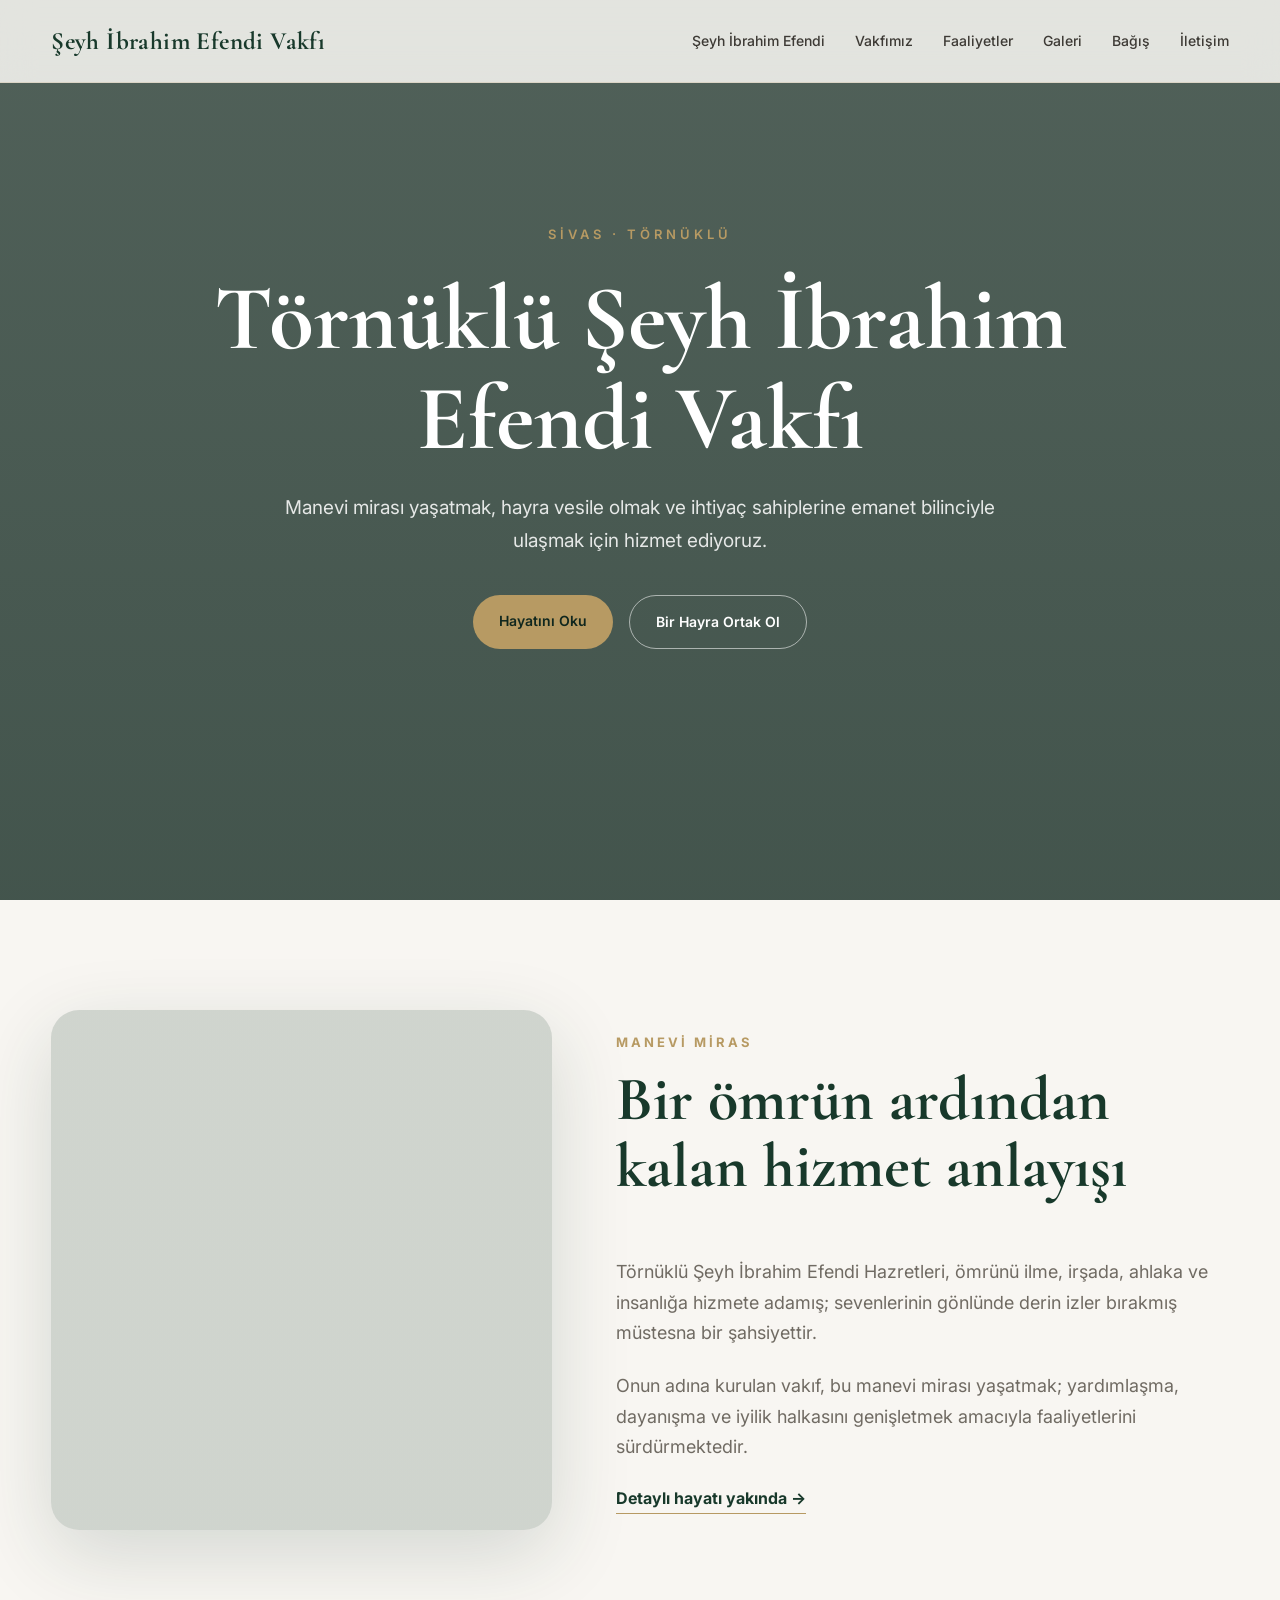
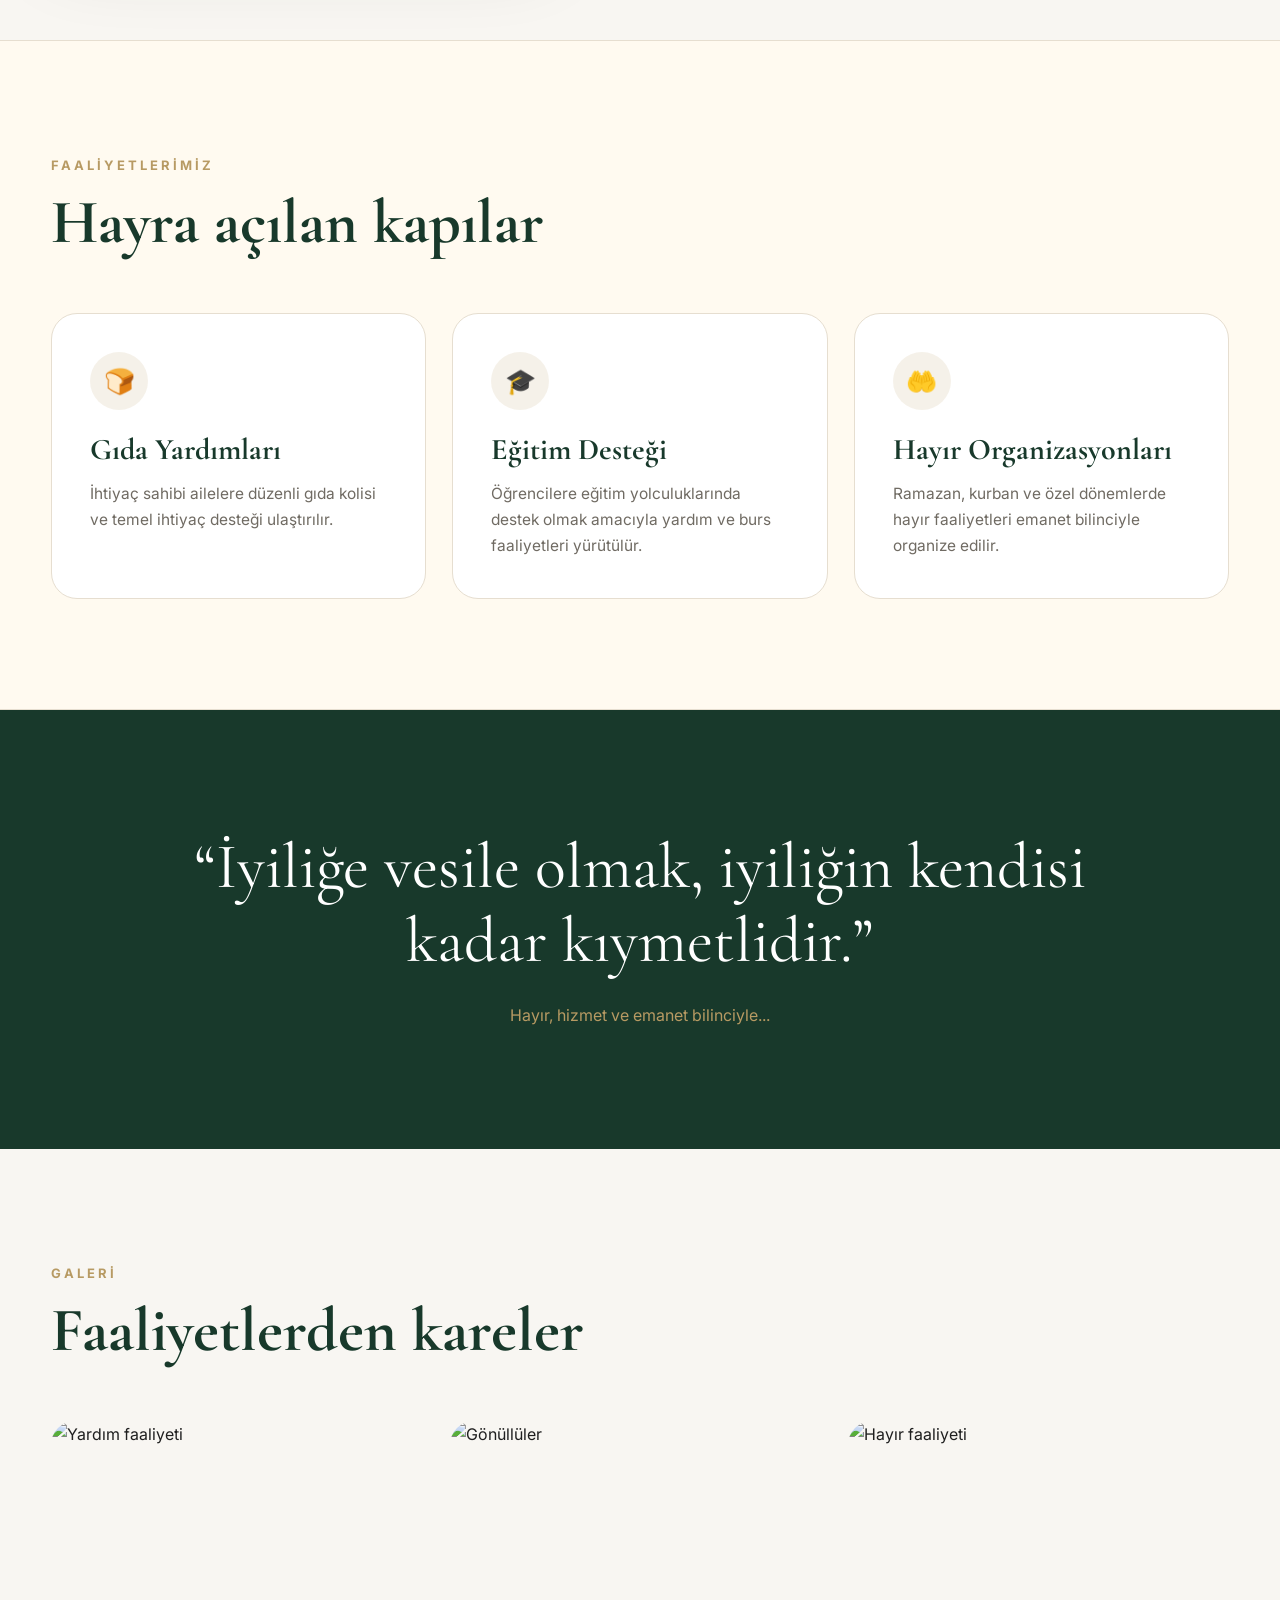
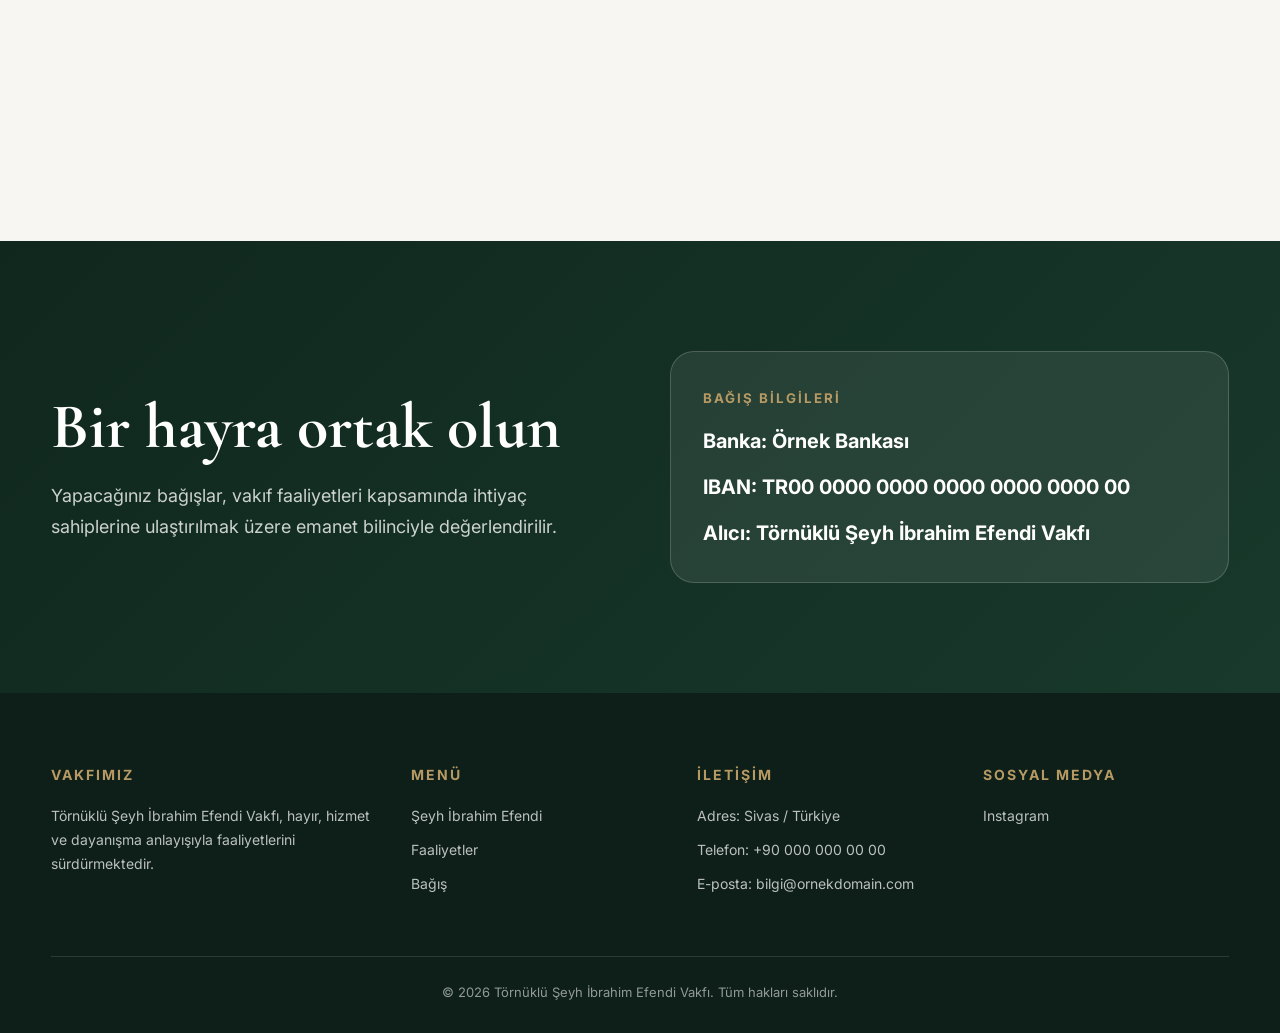
==== index.html @ 595e8326 "Add files via upload" ====
<!DOCTYPE html>
<html lang="tr">
<head>
  <meta charset="UTF-8" />
  <meta name="viewport" content="width=device-width, initial-scale=1.0" />
  <title>Törnüklü Şeyh İbrahim Efendi Vakfı</title>

  <link rel="preconnect" href="https://fonts.googleapis.com">
  <link rel="preconnect" href="https://fonts.gstatic.com" crossorigin>
  <link href="https://fonts.googleapis.com/css2?family=Cormorant+Garamond:wght@500;600;700&family=Inter:wght@400;500;600&display=swap" rel="stylesheet">

  <style>
    :root {
      --green: #18392B;
      --green-dark: #10271E;
      --gold: #B79A63;
      --cream: #F8F6F2;
      --text: #1F1F1F;
      --muted: #706B63;
      --line: #E6DED0;
      --white: #FFFFFF;
    }

    * {
      margin: 0;
      padding: 0;
      box-sizing: border-box;
    }

    html {
      scroll-behavior: smooth;
    }

    body {
      font-family: "Inter", sans-serif;
      background: var(--cream);
      color: var(--text);
      line-height: 1.7;
    }

    a {
      color: inherit;
      text-decoration: none;
    }

    .container {
      width: min(1180px, 92%);
      margin: auto;
    }

    header {
      position: fixed;
      top: 0;
      width: 100%;
      z-index: 100;
      background: rgba(248, 246, 242, 0.88);
      backdrop-filter: blur(16px);
      border-bottom: 1px solid rgba(183, 154, 99, 0.2);
    }

    .nav {
      height: 82px;
      display: flex;
      justify-content: space-between;
      align-items: center;
    }

    .logo {
      font-family: "Cormorant Garamond", serif;
      font-size: 25px;
      font-weight: 700;
      color: var(--green);
      letter-spacing: 0.4px;
    }

    .menu {
      display: flex;
      gap: 30px;
      font-size: 14px;
      font-weight: 500;
      color: #3d3a35;
    }

    .menu a:hover {
      color: var(--gold);
    }

    .hero {
      min-height: 100vh;
      display: flex;
      align-items: center;
      background:
        linear-gradient(rgba(16, 39, 30, .72), rgba(16, 39, 30, .78)),
        url("https://images.unsplash.com/photo-1541432901042-2d8bd64b4a9b?auto=format&fit=crop&w=1800&q=80");
      background-size: cover;
      background-position: center;
      color: var(--white);
      text-align: center;
      padding-top: 82px;
    }

    .hero-content {
      max-width: 920px;
      margin: auto;
    }

    .eyebrow {
      color: var(--gold);
      text-transform: uppercase;
      letter-spacing: 4px;
      font-size: 13px;
      font-weight: 600;
      margin-bottom: 24px;
    }

    h1, h2, h3 {
      font-family: "Cormorant Garamond", serif;
      line-height: 1.08;
    }

    h1 {
      font-size: clamp(48px, 8vw, 92px);
      font-weight: 700;
      margin-bottom: 24px;
    }

    .hero p {
      font-size: 19px;
      color: rgba(255,255,255,.86);
      max-width: 720px;
      margin: 0 auto 38px;
    }

    .buttons {
      display: flex;
      justify-content: center;
      gap: 16px;
      flex-wrap: wrap;
    }

    .btn {
      padding: 14px 26px;
      border-radius: 999px;
      font-weight: 600;
      font-size: 14px;
      transition: .25s;
    }

    .btn-primary {
      background: var(--gold);
      color: var(--green-dark);
    }

    .btn-primary:hover {
      transform: translateY(-3px);
      background: #c9ad76;
    }

    .btn-outline {
      border: 1px solid rgba(255,255,255,.55);
      color: white;
    }

    .btn-outline:hover {
      background: white;
      color: var(--green);
    }

    section {
      padding: 110px 0;
    }

    .section-title {
      max-width: 760px;
      margin-bottom: 56px;
    }

    .section-title span {
      color: var(--gold);
      font-size: 13px;
      font-weight: 700;
      letter-spacing: 3px;
      text-transform: uppercase;
    }

    .section-title h2 {
      font-size: clamp(38px, 5vw, 62px);
      color: var(--green);
      margin-top: 12px;
    }

    .about-grid {
      display: grid;
      grid-template-columns: 0.9fr 1.1fr;
      gap: 64px;
      align-items: center;
    }

    .portrait {
      height: 520px;
      border-radius: 28px;
      background:
        linear-gradient(rgba(24,57,43,.18), rgba(24,57,43,.18)),
        url("https://images.unsplash.com/photo-1519817650390-64a93db51149?auto=format&fit=crop&w=1100&q=80");
      background-size: cover;
      background-position: center;
      box-shadow: 0 24px 80px rgba(24,57,43,.16);
    }

    .about-text p {
      font-size: 18px;
      color: var(--muted);
      margin-bottom: 22px;
    }

    .read-more {
      color: var(--green);
      font-weight: 700;
      border-bottom: 1px solid var(--gold);
      padding-bottom: 5px;
    }

    .activities {
      background: #fffaf0;
      border-top: 1px solid var(--line);
      border-bottom: 1px solid var(--line);
    }

    .cards {
      display: grid;
      grid-template-columns: repeat(3, 1fr);
      gap: 26px;
    }

    .card {
      background: white;
      padding: 38px;
      border-radius: 26px;
      border: 1px solid var(--line);
      transition: .25s;
    }

    .card:hover {
      transform: translateY(-6px);
      box-shadow: 0 22px 50px rgba(24,57,43,.1);
    }

    .icon {
      width: 58px;
      height: 58px;
      display: grid;
      place-items: center;
      border-radius: 50%;
      background: rgba(183,154,99,.14);
      color: var(--gold);
      font-size: 25px;
      margin-bottom: 24px;
    }

    .card h3 {
      font-size: 30px;
      color: var(--green);
      margin-bottom: 14px;
    }

    .card p {
      color: var(--muted);
      font-size: 15.5px;
    }

    .quote {
      background: var(--green);
      color: white;
      text-align: center;
      padding: 120px 0;
    }

    .quote blockquote {
      font-family: "Cormorant Garamond", serif;
      font-size: clamp(36px, 5vw, 68px);
      line-height: 1.16;
      max-width: 980px;
      margin: auto;
    }

    .quote p {
      margin-top: 24px;
      color: var(--gold);
    }

    .gallery-grid {
      display: grid;
      grid-template-columns: repeat(3, 1fr);
      gap: 18px;
    }

    .gallery-item {
      height: 310px;
      border-radius: 24px;
      overflow: hidden;
    }

    .gallery-item img {
      width: 100%;
      height: 100%;
      object-fit: cover;
      transition: .5s;
    }

    .gallery-item:hover img {
      transform: scale(1.06);
    }

    .donation {
      background: linear-gradient(135deg, var(--green-dark), var(--green));
      color: white;
    }

    .donation-box {
      display: grid;
      grid-template-columns: 1fr 1fr;
      gap: 60px;
      align-items: center;
    }

    .donation h2 {
      font-size: clamp(40px, 5vw, 64px);
    }

    .donation p {
      color: rgba(255,255,255,.78);
      margin-top: 20px;
      font-size: 18px;
    }

    .iban {
      background: rgba(255,255,255,.08);
      border: 1px solid rgba(255,255,255,.18);
      border-radius: 24px;
      padding: 32px;
    }

    .iban small {
      color: var(--gold);
      font-weight: 700;
      letter-spacing: 2px;
    }

    .iban strong {
      display: block;
      margin-top: 12px;
      font-size: 20px;
      word-break: break-word;
    }

    footer {
      background: #0d1f18;
      color: white;
      padding: 70px 0 30px;
    }

    .footer-grid {
      display: grid;
      grid-template-columns: 1.3fr 1fr 1fr 1fr;
      gap: 40px;
      margin-bottom: 50px;
    }

    footer h4 {
      color: var(--gold);
      margin-bottom: 18px;
      font-size: 14px;
      letter-spacing: 2px;
      text-transform: uppercase;
    }

    footer p, footer a {
      color: rgba(255,255,255,.72);
      font-size: 14px;
      display: block;
      margin-bottom: 10px;
    }

    .copyright {
      border-top: 1px solid rgba(255,255,255,.12);
      padding-top: 24px;
      color: rgba(255,255,255,.55);
      font-size: 13px;
      text-align: center;
    }

    @media (max-width: 860px) {
      .menu {
        display: none;
      }

      .about-grid,
      .donation-box,
      .footer-grid {
        grid-template-columns: 1fr;
      }

      .cards,
      .gallery-grid {
        grid-template-columns: 1fr;
      }

      .portrait {
        height: 380px;
      }

      section {
        padding: 78px 0;
      }
    }
  </style>
</head>

<body>

  <header>
    <div class="container nav">
      <a href="#" class="logo">Şeyh İbrahim Efendi Vakfı</a>
      <nav class="menu">
        <a href="#hakkinda">Şeyh İbrahim Efendi</a>
        <a href="#vakif">Vakfımız</a>
        <a href="#faaliyetler">Faaliyetler</a>
        <a href="#galeri">Galeri</a>
        <a href="#bagis">Bağış</a>
        <a href="#iletisim">İletişim</a>
      </nav>
    </div>
  </header>

  <main>

    <section class="hero">
      <div class="container hero-content">
        <div class="eyebrow">Sivas · Törnüklü</div>
        <h1>Törnüklü Şeyh İbrahim Efendi Vakfı</h1>
        <p>
          Manevi mirası yaşatmak, hayra vesile olmak ve ihtiyaç sahiplerine
          emanet bilinciyle ulaşmak için hizmet ediyoruz.
        </p>
        <div class="buttons">
          <a href="#hakkinda" class="btn btn-primary">Hayatını Oku</a>
          <a href="#bagis" class="btn btn-outline">Bir Hayra Ortak Ol</a>
        </div>
      </div>
    </section>

    <section id="hakkinda">
      <div class="container about-grid">
        <div class="portrait"></div>
        <div class="about-text">
          <div class="section-title">
            <span>Manevi Miras</span>
            <h2>Bir ömrün ardından kalan hizmet anlayışı</h2>
          </div>
          <p>
            Törnüklü Şeyh İbrahim Efendi Hazretleri, ömrünü ilme, irşada,
            ahlaka ve insanlığa hizmete adamış; sevenlerinin gönlünde derin
            izler bırakmış müstesna bir şahsiyettir.
          </p>
          <p>
            Onun adına kurulan vakıf, bu manevi mirası yaşatmak; yardımlaşma,
            dayanışma ve iyilik halkasını genişletmek amacıyla faaliyetlerini
            sürdürmektedir.
          </p>
          <a href="#" class="read-more">Detaylı hayatı yakında →</a>
        </div>
      </div>
    </section>

    <section id="faaliyetler" class="activities">
      <div class="container">
        <div class="section-title">
          <span>Faaliyetlerimiz</span>
          <h2>Hayra açılan kapılar</h2>
        </div>

        <div class="cards">
          <div class="card">
            <div class="icon">🍞</div>
            <h3>Gıda Yardımları</h3>
            <p>
              İhtiyaç sahibi ailelere düzenli gıda kolisi ve temel ihtiyaç
              desteği ulaştırılır.
            </p>
          </div>

          <div class="card">
            <div class="icon">🎓</div>
            <h3>Eğitim Desteği</h3>
            <p>
              Öğrencilere eğitim yolculuklarında destek olmak amacıyla yardım
              ve burs faaliyetleri yürütülür.
            </p>
          </div>

          <div class="card">
            <div class="icon">🤲</div>
            <h3>Hayır Organizasyonları</h3>
            <p>
              Ramazan, kurban ve özel dönemlerde hayır faaliyetleri emanet
              bilinciyle organize edilir.
            </p>
          </div>
        </div>
      </div>
    </section>

    <section class="quote">
      <div class="container">
        <blockquote>
          “İyiliğe vesile olmak, iyiliğin kendisi kadar kıymetlidir.”
        </blockquote>
        <p>Hayır, hizmet ve emanet bilinciyle...</p>
      </div>
    </section>

    <section id="galeri">
      <div class="container">
        <div class="section-title">
          <span>Galeri</span>
          <h2>Faaliyetlerden kareler</h2>
        </div>

        <div class="gallery-grid">
          <div class="gallery-item">
            <img src="https://images.unsplash.com/photo-1488521787991-ed7bbaae773c?auto=format&fit=crop&w=900&q=80" alt="Yardım faaliyeti">
          </div>
          <div class="gallery-item">
            <img src="https://images.unsplash.com/photo-1593113598332-cd288d649433?auto=format&fit=crop&w=900&q=80" alt="Gönüllüler">
          </div>
          <div class="gallery-item">
            <img src="https://images.unsplash.com/photo-1609139003551-ee40f5f73ec0?auto=format&fit=crop&w=900&q=80" alt="Hayır faaliyeti">
          </div>
        </div>
      </div>
    </section>

    <section id="bagis" class="donation">
      <div class="container donation-box">
        <div>
          <h2>Bir hayra ortak olun</h2>
          <p>
            Yapacağınız bağışlar, vakıf faaliyetleri kapsamında ihtiyaç
            sahiplerine ulaştırılmak üzere emanet bilinciyle değerlendirilir.
          </p>
        </div>

        <div class="iban">
          <small>BAĞIŞ BİLGİLERİ</small>
          <strong>Banka: Örnek Bankası</strong>
          <strong>IBAN: TR00 0000 0000 0000 0000 0000 00</strong>
          <strong>Alıcı: Törnüklü Şeyh İbrahim Efendi Vakfı</strong>
        </div>
      </div>
    </section>

  </main>

  <footer id="iletisim">
    <div class="container">
      <div class="footer-grid">
        <div>
          <h4>Vakfımız</h4>
          <p>
            Törnüklü Şeyh İbrahim Efendi Vakfı, hayır, hizmet ve dayanışma
            anlayışıyla faaliyetlerini sürdürmektedir.
          </p>
        </div>

        <div>
          <h4>Menü</h4>
          <a href="#hakkinda">Şeyh İbrahim Efendi</a>
          <a href="#faaliyetler">Faaliyetler</a>
          <a href="#bagis">Bağış</a>
        </div>

        <div>
          <h4>İletişim</h4>
          <p>Adres: Sivas / Türkiye</p>
          <p>Telefon: +90 000 000 00 00</p>
          <p>E-posta: bilgi@ornekdomain.com</p>
        </div>

        <div>
          <h4>Sosyal Medya</h4>
          <a href="https://www.instagram.com/ibrahim.efendi.vakfi" target="_blank">
            Instagram
          </a>
        </div>
      </div>

      <div class="copyright">
        © 2026 Törnüklü Şeyh İbrahim Efendi Vakfı. Tüm hakları saklıdır.
      </div>
    </div>
  </footer>

</body>
</html>
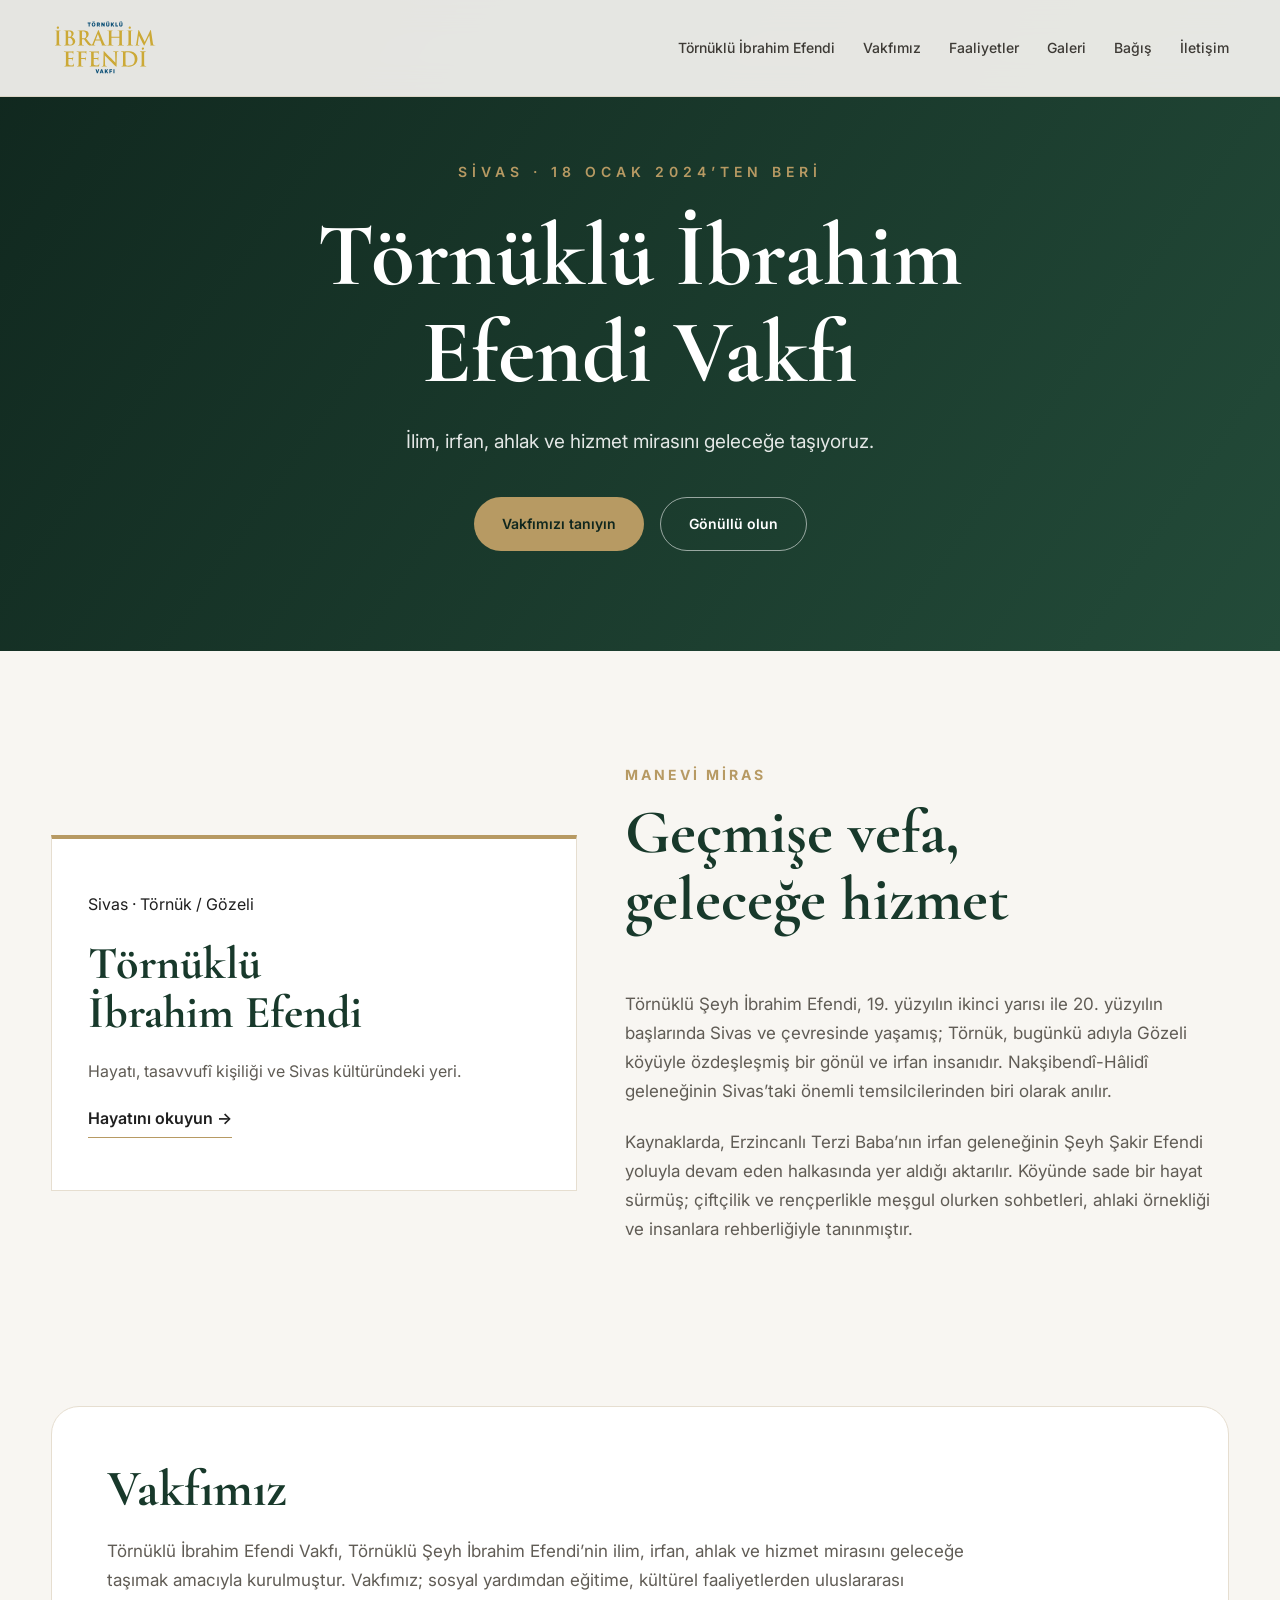
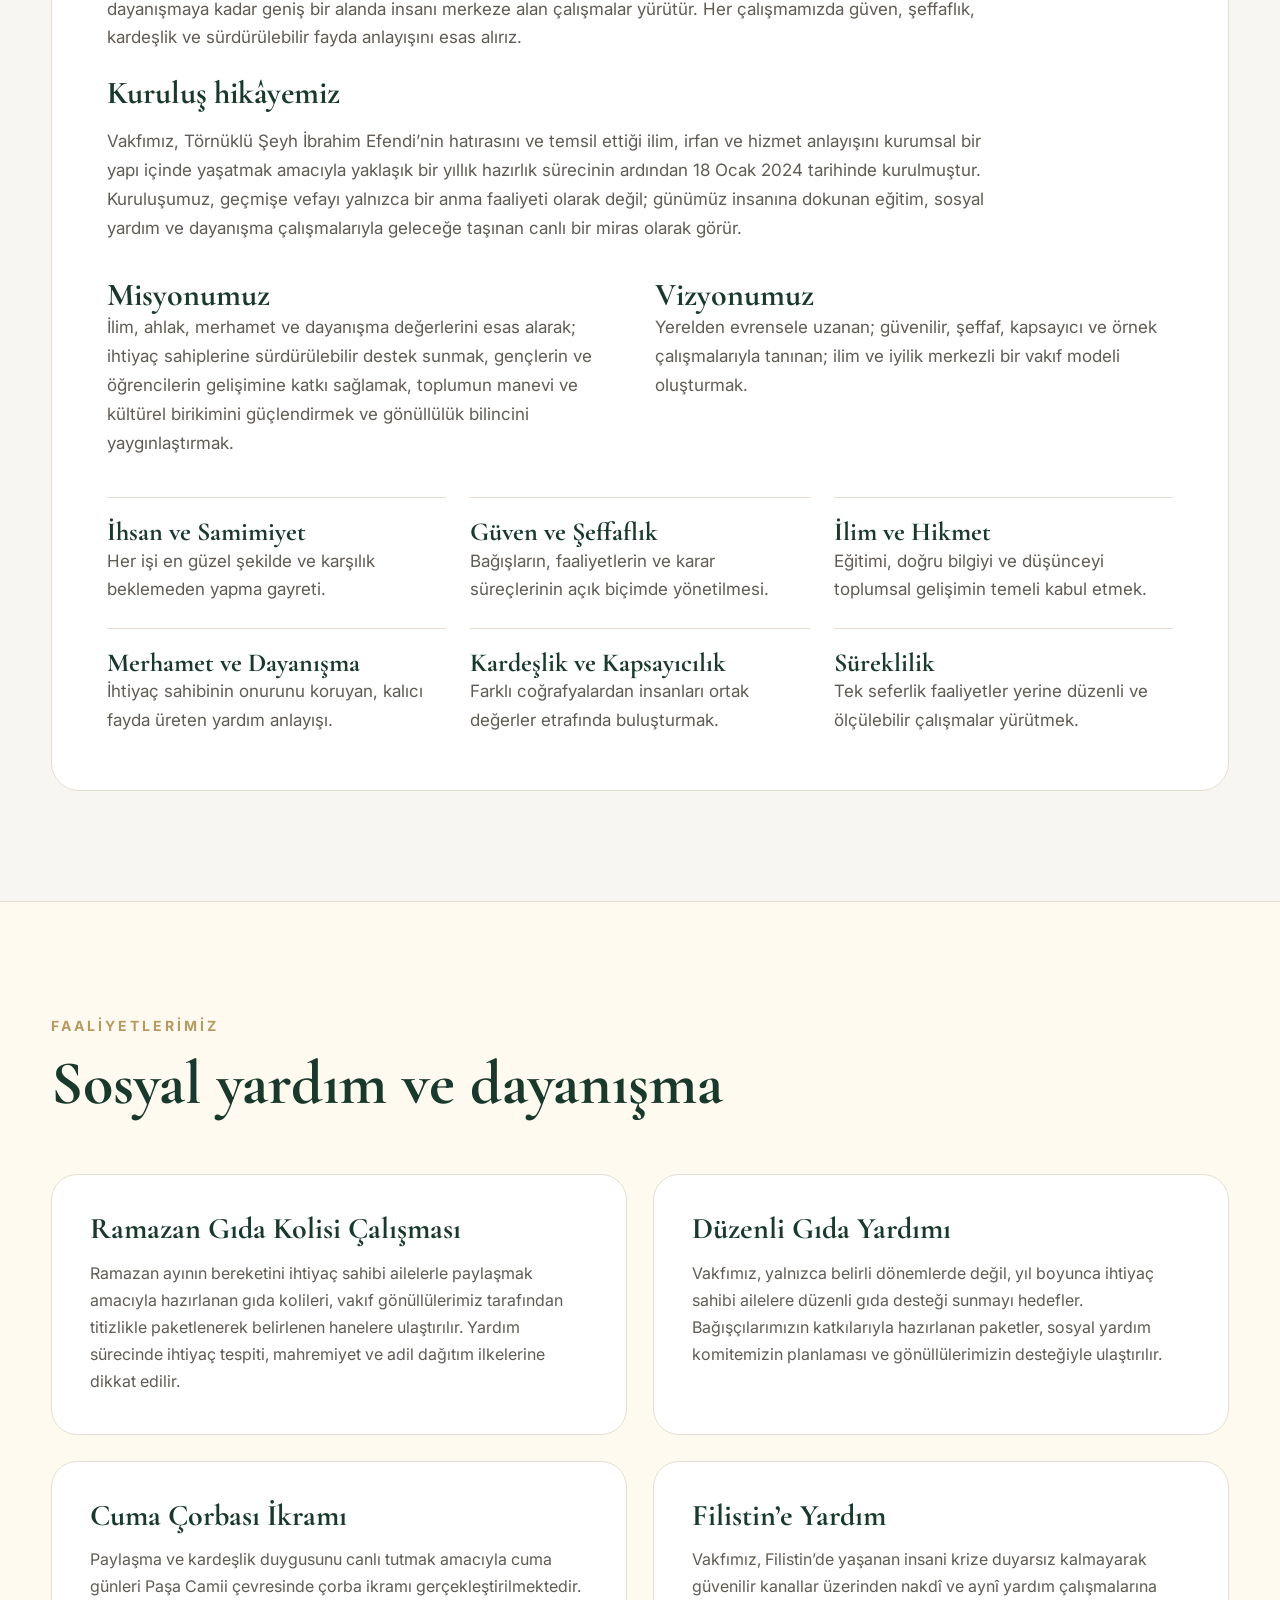
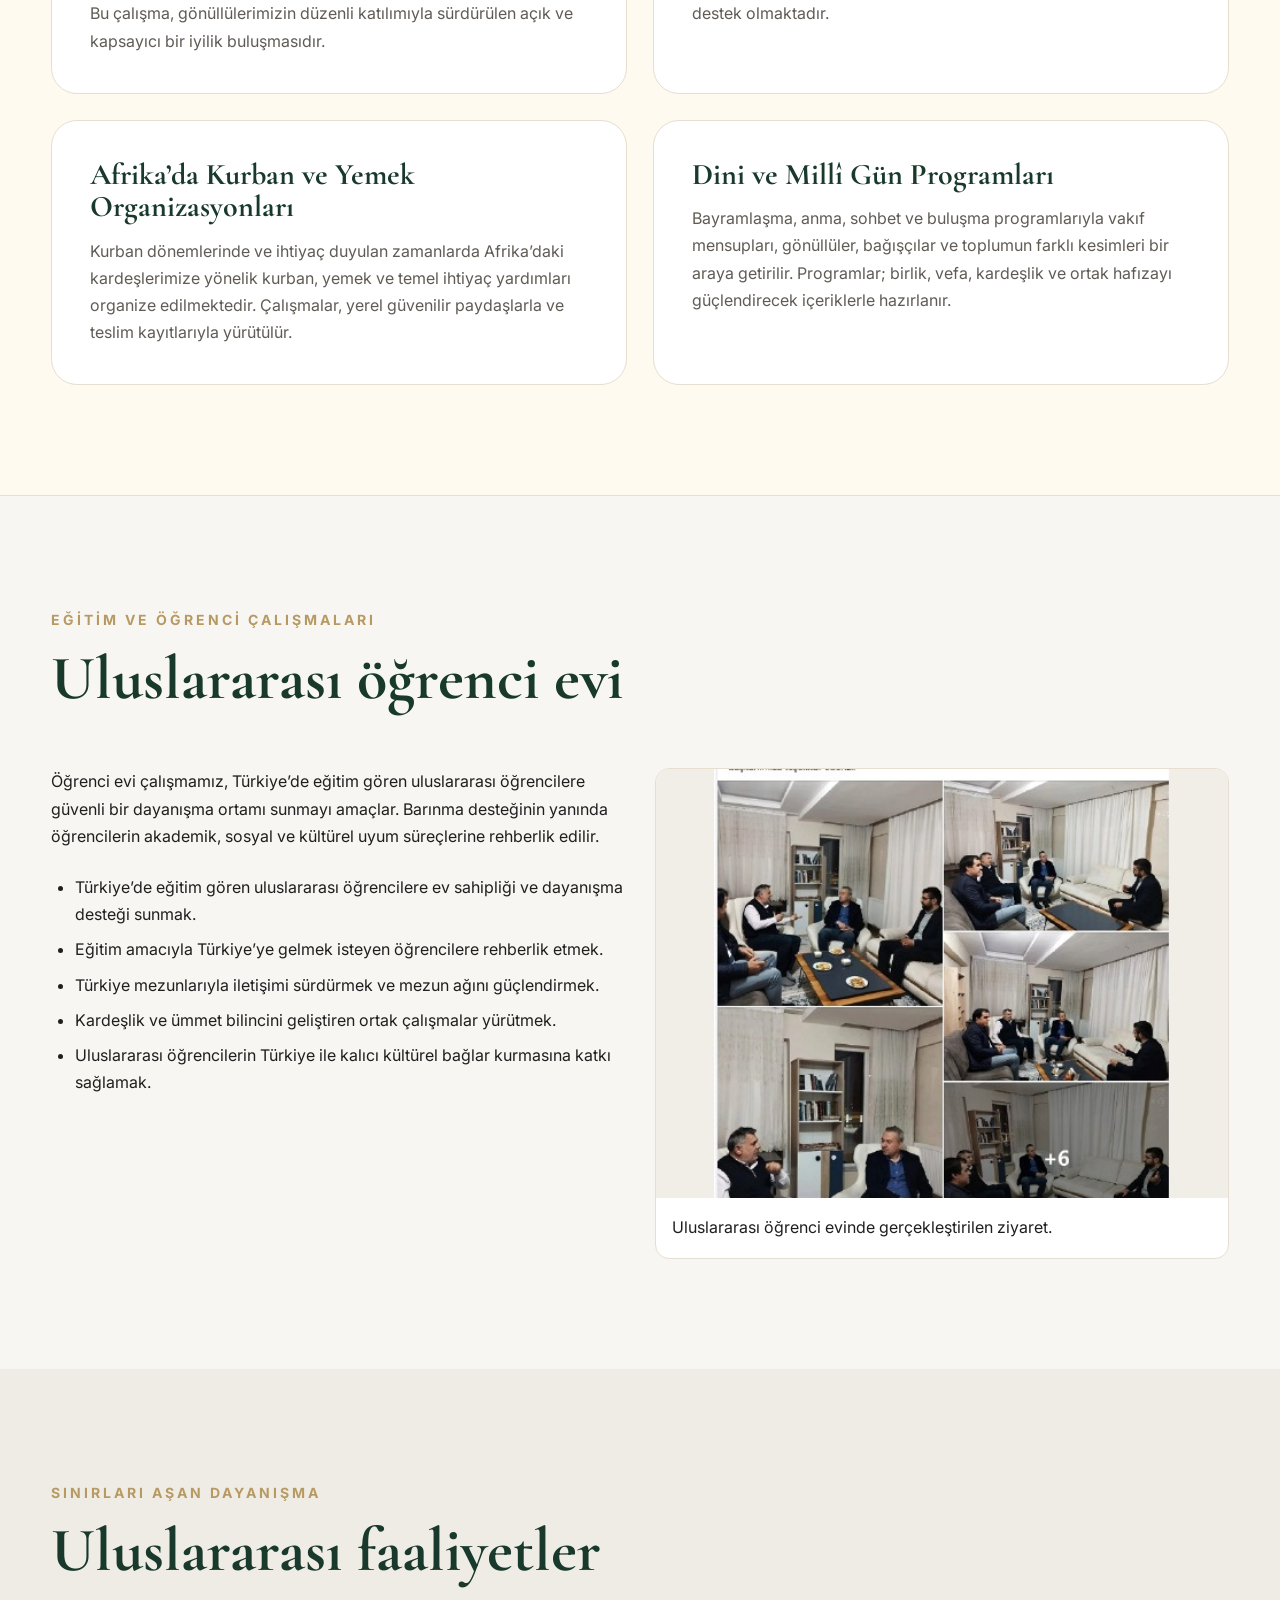
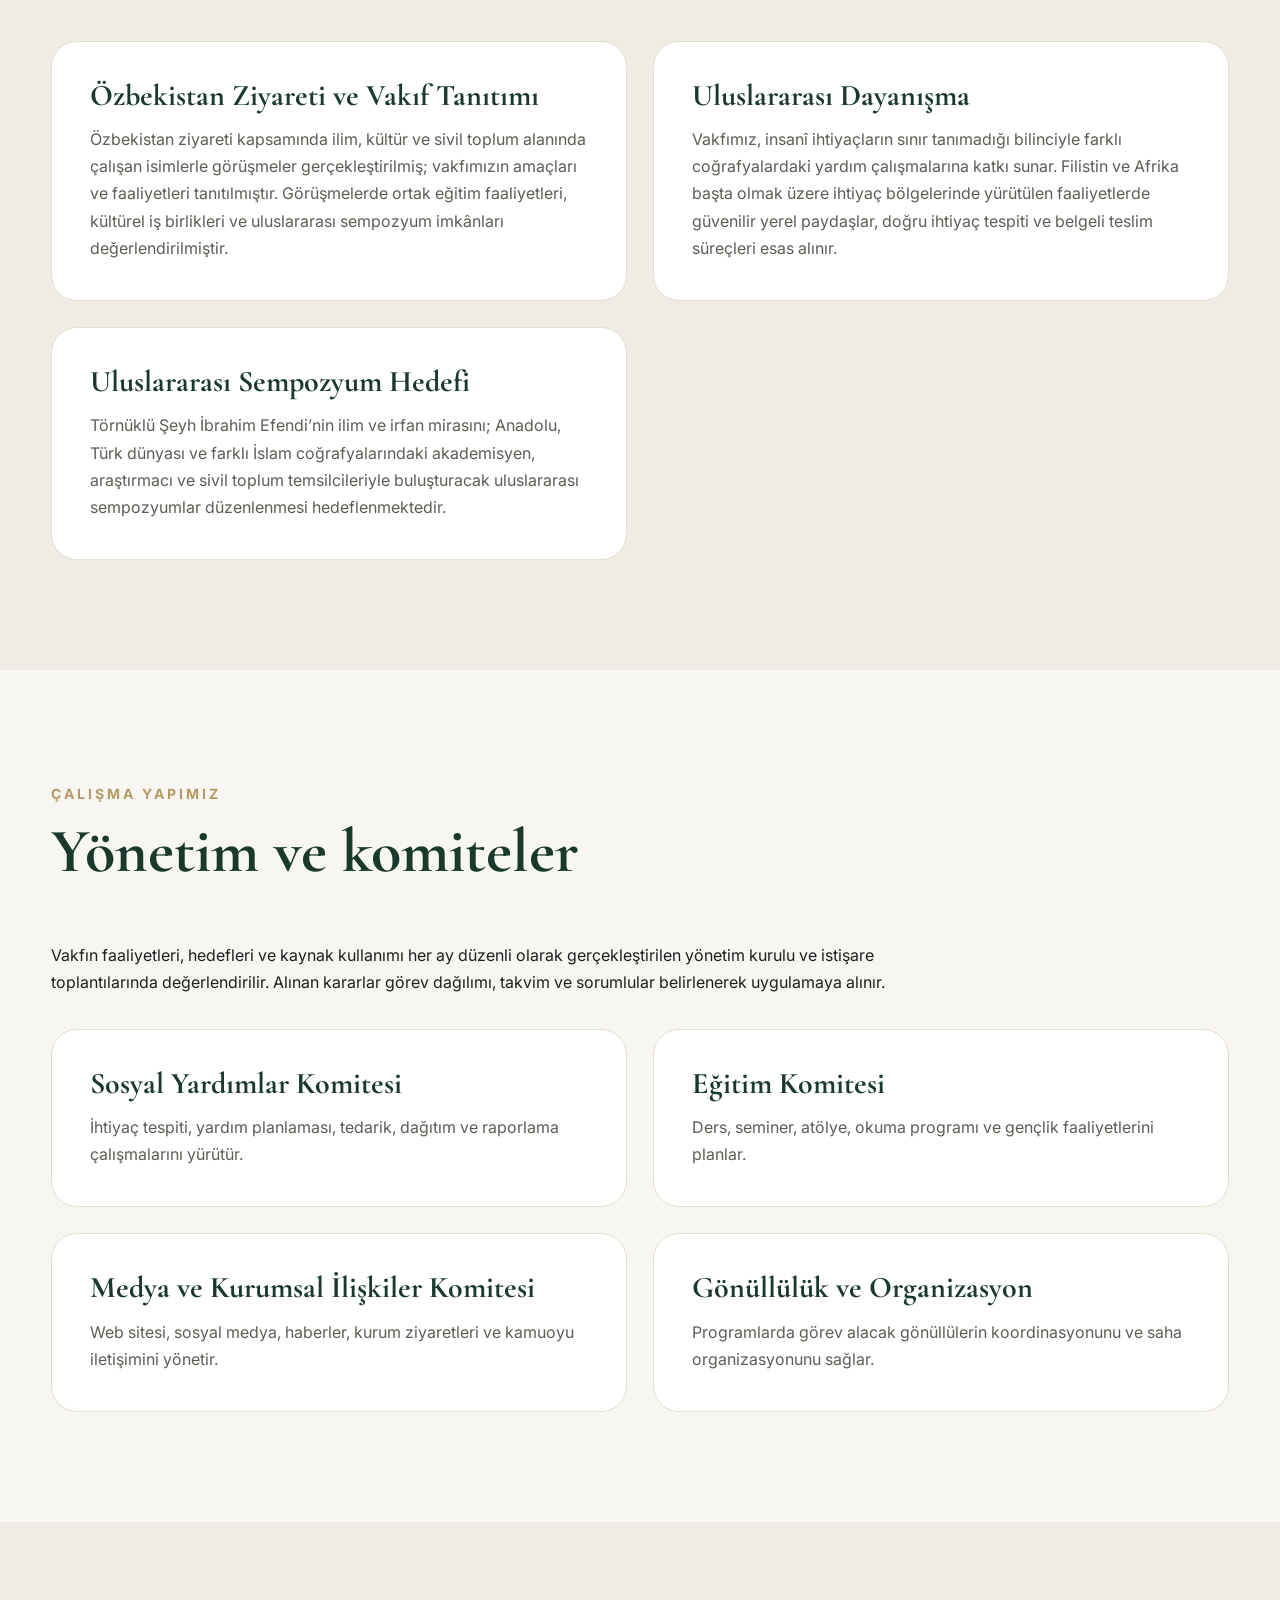
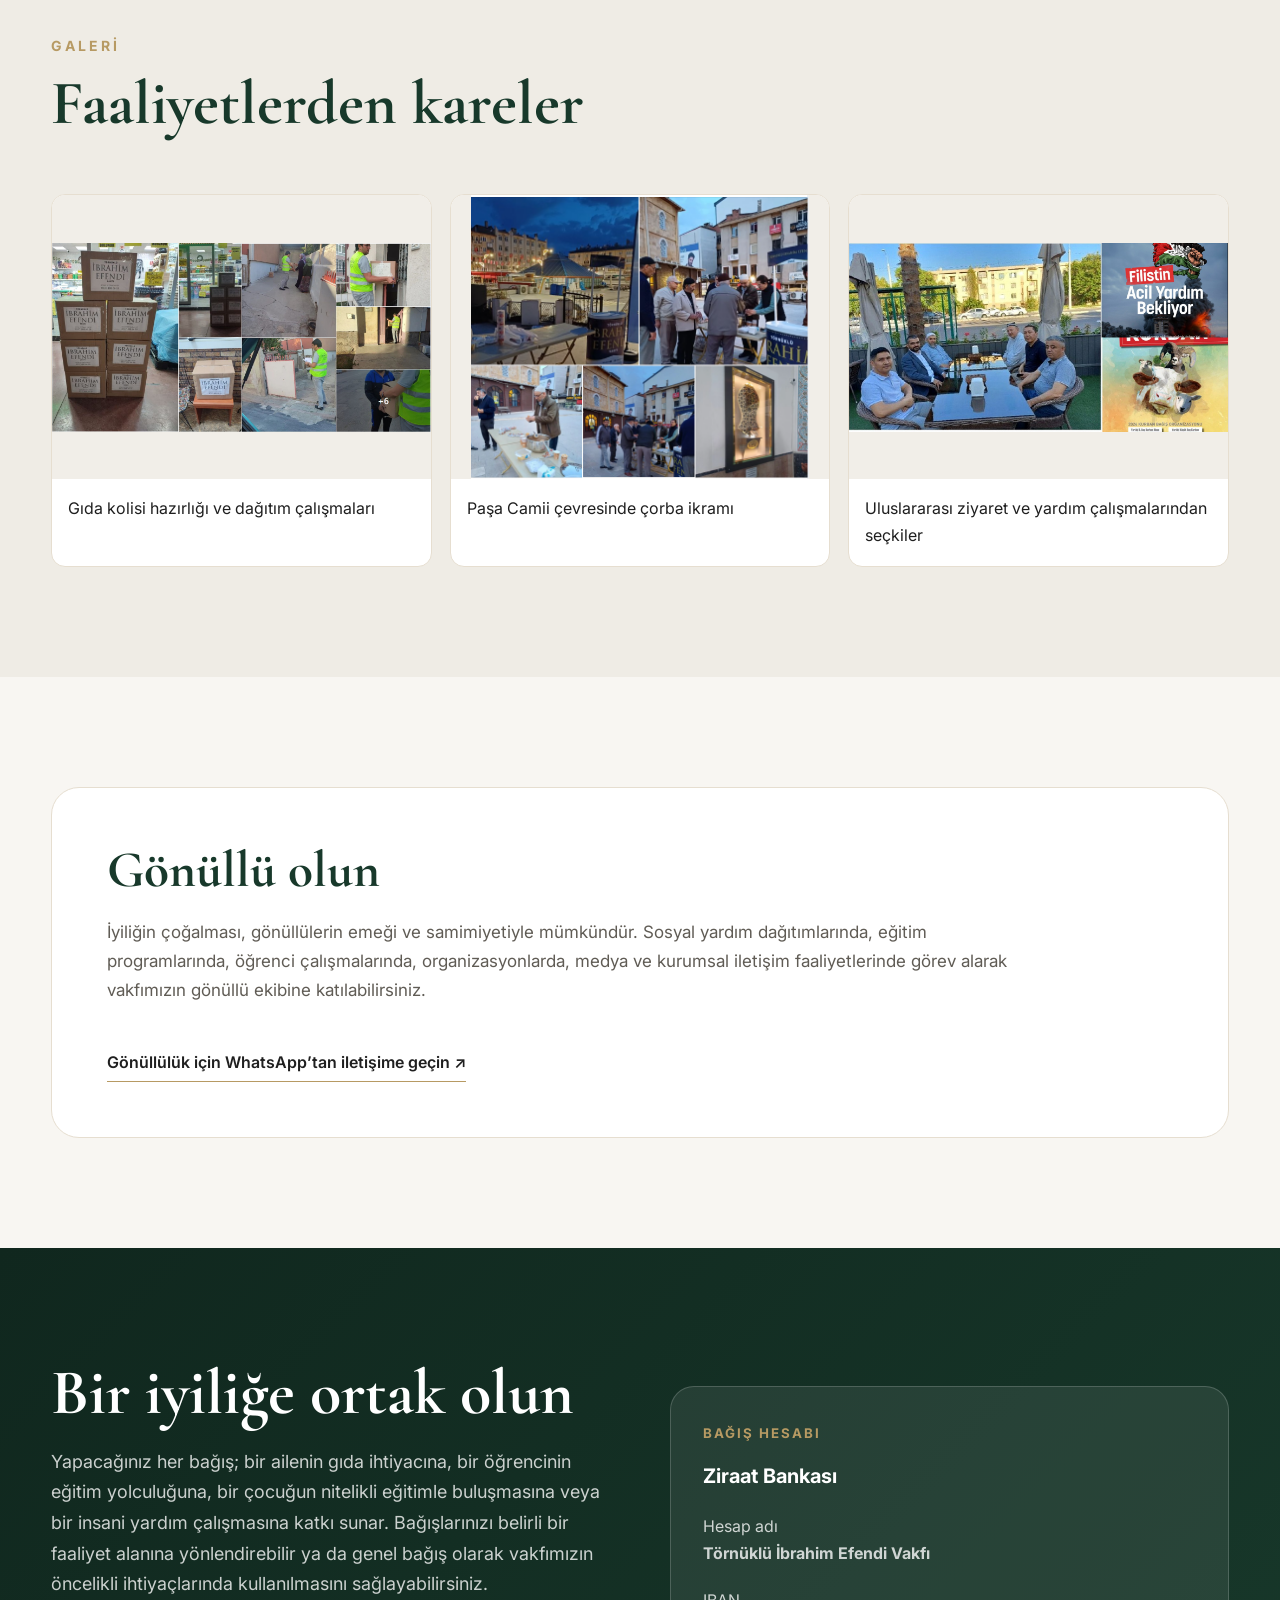
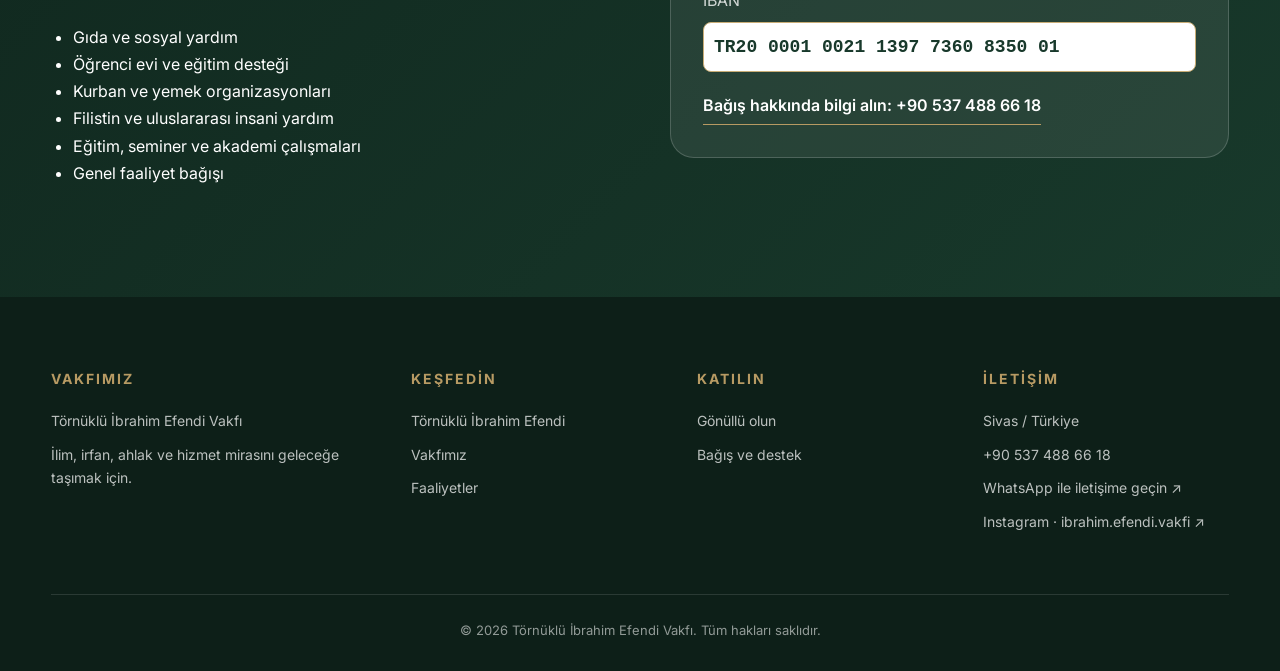
==== commit 14097917: "Vakıf içeriğini ve iletişim bilgilerini güncelle İki Word belgesindeki vakıf tanıtımı, faaliyetler, " ====
--- a/index.html
+++ b/index.html
@@ -1,24 +1,58 @@
 <!DOCTYPE html>
 <html lang="tr">
 <head>
-  <meta charset="UTF-8" />
-  <meta name="viewport" content="width=device-width, initial-scale=1.0" />
-  <title>Törnüklü Şeyh İbrahim Efendi Vakfı</title>
-
+  <meta charset="UTF-8">
+
+  <meta
+    name="viewport"
+    content="width=device-width, initial-scale=1.0"
+  >
+
+  <meta
+    name="description"
+    content="Törnüklü İbrahim Efendi Vakfı; hayır, yardımlaşma, dayanışma ve manevi mirası yaşatma amacıyla faaliyet göstermektedir."
+  >
+
+  <title>Törnüklü İbrahim Efendi Vakfı</title>
+
+  <!-- Favicon -->
+  <link rel="icon" type="image/x-icon" href="favicon.ico">
+
+<link rel="icon" type="image/png" sizes="32x32" href="favicon-32x32.png">
+
+<link rel="icon" type="image/png" sizes="16x16" href="favicon-16x16.png">
+
+<link rel="apple-touch-icon" href="apple-touch-icon.png">
+
+<link rel="manifest" href="site.webmanifest">
+
+<meta name="theme-color" content="#18392b">
+
+  <!-- Google Fonts -->
   <link rel="preconnect" href="https://fonts.googleapis.com">
-  <link rel="preconnect" href="https://fonts.gstatic.com" crossorigin>
-  <link href="https://fonts.googleapis.com/css2?family=Cormorant+Garamond:wght@500;600;700&family=Inter:wght@400;500;600&display=swap" rel="stylesheet">
+  <link
+    rel="preconnect"
+    href="https://fonts.gstatic.com"
+    crossorigin
+  >
+
+  <link
+    href="https://fonts.googleapis.com/css2?family=Cormorant+Garamond:wght@500;600;700&family=Inter:wght@400;500;600&display=swap"
+    rel="stylesheet"
+  >
 
   <style>
     :root {
-      --green: #18392B;
-      --green-dark: #10271E;
-      --gold: #B79A63;
-      --cream: #F8F6F2;
-      --text: #1F1F1F;
-      --muted: #706B63;
-      --line: #E6DED0;
-      --white: #FFFFFF;
+      --green: #18392b;
+      --green-dark: #10271e;
+      --gold: #b79a63;
+      --gold-light: #c9ad76;
+      --cream: #f8f6f2;
+      --text: #1f1f1f;
+      --muted: #706b63;
+      --line: #e6ded0;
+      --white: #ffffff;
+      --header-height: 96px;
     }
 
     * {
@@ -29,6 +63,7 @@
 
     html {
       scroll-behavior: smooth;
+      scroll-padding-top: var(--header-height);
     }
 
     body {
@@ -36,6 +71,11 @@
       background: var(--cream);
       color: var(--text);
       line-height: 1.7;
+      overflow-x: hidden;
+    }
+
+    img {
+      max-width: 100%;
     }
 
     a {
@@ -43,107 +83,221 @@
       text-decoration: none;
     }
 
+    button,
+    input,
+    textarea,
+    select {
+      font: inherit;
+    }
+
     .container {
       width: min(1180px, 92%);
-      margin: auto;
-    }
+      margin-inline: auto;
+    }
+
+    /* HEADER */
 
     header {
       position: fixed;
       top: 0;
+      left: 0;
       width: 100%;
-      z-index: 100;
-      background: rgba(248, 246, 242, 0.88);
+      z-index: 1000;
+
+      background: rgba(248, 246, 242, 0.92);
       backdrop-filter: blur(16px);
-      border-bottom: 1px solid rgba(183, 154, 99, 0.2);
+      -webkit-backdrop-filter: blur(16px);
+
+      border-bottom: 1px solid rgba(183, 154, 99, 0.22);
     }
 
     .nav {
-      height: 82px;
+      min-height: var(--header-height);
+
       display: flex;
+      align-items: center;
       justify-content: space-between;
+
+      gap: 30px;
+    }
+
+    .logo {
+      display: inline-flex;
       align-items: center;
-    }
-
-    .logo {
-      font-family: "Cormorant Garamond", serif;
-      font-size: 25px;
-      font-weight: 700;
-      color: var(--green);
-      letter-spacing: 0.4px;
+
+      flex-shrink: 0;
+    }
+
+    .logo img {
+      display: block;
+
+      width: auto;
+      height: 76px;
+
+      max-width: 225px;
+      object-fit: contain;
     }
 
     .menu {
       display: flex;
-      gap: 30px;
+      align-items: center;
+
+      gap: 28px;
+
       font-size: 14px;
       font-weight: 500;
       color: #3d3a35;
     }
 
+    .menu a {
+      position: relative;
+      white-space: nowrap;
+
+      transition:
+        color 0.25s ease,
+        opacity 0.25s ease;
+    }
+
+    .menu a::after {
+      content: "";
+
+      position: absolute;
+      left: 0;
+      bottom: -8px;
+
+      width: 0;
+      height: 1px;
+
+      background: var(--gold);
+
+      transition: width 0.25s ease;
+    }
+
     .menu a:hover {
       color: var(--gold);
     }
 
+    .menu a:hover::after {
+      width: 100%;
+    }
+
+    .mobile-menu-button {
+      display: none;
+
+      width: 44px;
+      height: 44px;
+
+      border: 1px solid var(--line);
+      border-radius: 12px;
+
+      background: transparent;
+      color: var(--green);
+
+      cursor: pointer;
+    }
+
+    .mobile-menu-button span {
+      display: block;
+
+      width: 20px;
+      height: 2px;
+
+      margin: 4px auto;
+
+      border-radius: 10px;
+      background: currentColor;
+    }
+
+    /* HERO */
+
     .hero {
       min-height: 100vh;
+
       display: flex;
       align-items: center;
+
+      padding-top: var(--header-height);
+
       background:
-        linear-gradient(rgba(16, 39, 30, .72), rgba(16, 39, 30, .78)),
-        url("https://images.unsplash.com/photo-1541432901042-2d8bd64b4a9b?auto=format&fit=crop&w=1800&q=80");
+        linear-gradient(
+          rgba(16, 39, 30, 0.72),
+          rgba(16, 39, 30, 0.8)
+        ),
+        linear-gradient(135deg,#10271e,#234b39);
+
       background-size: cover;
       background-position: center;
+
       color: var(--white);
       text-align: center;
-      padding-top: 82px;
     }
 
     .hero-content {
-      max-width: 920px;
-      margin: auto;
+      max-width: 960px;
+      margin-inline: auto;
     }
 
     .eyebrow {
+      margin-bottom: 24px;
+
       color: var(--gold);
-      text-transform: uppercase;
-      letter-spacing: 4px;
+
       font-size: 13px;
       font-weight: 600;
-      margin-bottom: 24px;
-    }
-
-    h1, h2, h3 {
+      letter-spacing: 5px;
+      text-transform: uppercase;
+    }
+
+    h1,
+    h2,
+    h3 {
       font-family: "Cormorant Garamond", serif;
       line-height: 1.08;
     }
 
     h1 {
-      font-size: clamp(48px, 8vw, 92px);
+      margin-bottom: 24px;
+
+      font-size: clamp(52px, 7vw, 92px);
       font-weight: 700;
-      margin-bottom: 24px;
     }
 
     .hero p {
+      max-width: 760px;
+      margin: 0 auto 38px;
+
+      color: rgba(255, 255, 255, 0.88);
+
       font-size: 19px;
-      color: rgba(255,255,255,.86);
-      max-width: 720px;
-      margin: 0 auto 38px;
+      line-height: 1.8;
     }
 
     .buttons {
       display: flex;
       justify-content: center;
+      flex-wrap: wrap;
+
       gap: 16px;
-      flex-wrap: wrap;
     }
 
     .btn {
-      padding: 14px 26px;
+      display: inline-flex;
+      align-items: center;
+      justify-content: center;
+
+      min-height: 52px;
+      padding: 14px 28px;
+
       border-radius: 999px;
+
+      font-size: 14px;
       font-weight: 600;
-      font-size: 14px;
-      transition: .25s;
+
+      transition:
+        transform 0.25s ease,
+        background 0.25s ease,
+        color 0.25s ease,
+        border-color 0.25s ease;
     }
 
     .btn-primary {
@@ -153,18 +307,23 @@
 
     .btn-primary:hover {
       transform: translateY(-3px);
-      background: #c9ad76;
+      background: var(--gold-light);
     }
 
     .btn-outline {
-      border: 1px solid rgba(255,255,255,.55);
-      color: white;
+      border: 1px solid rgba(255, 255, 255, 0.55);
+      color: var(--white);
     }
 
     .btn-outline:hover {
-      background: white;
+      transform: translateY(-3px);
+
+      border-color: var(--white);
+      background: var(--white);
       color: var(--green);
     }
+
+    /* GENEL BÖLÜMLER */
 
     section {
       padding: 110px 0;
@@ -177,6 +336,7 @@
 
     .section-title span {
       color: var(--gold);
+
       font-size: 13px;
       font-weight: 700;
       letter-spacing: 3px;
@@ -184,143 +344,234 @@
     }
 
     .section-title h2 {
+      margin-top: 12px;
+
+      color: var(--green);
+
       font-size: clamp(38px, 5vw, 62px);
-      color: var(--green);
-      margin-top: 12px;
-    }
+    }
+
+    /* HAKKINDA */
 
     .about-grid {
       display: grid;
       grid-template-columns: 0.9fr 1.1fr;
+      align-items: center;
+
       gap: 64px;
-      align-items: center;
     }
 
     .portrait {
-      height: 520px;
+      min-height: 520px;
+
       border-radius: 28px;
+
       background:
-        linear-gradient(rgba(24,57,43,.18), rgba(24,57,43,.18)),
-        url("https://images.unsplash.com/photo-1519817650390-64a93db51149?auto=format&fit=crop&w=1100&q=80");
+        linear-gradient(
+          rgba(24, 57, 43, 0.18),
+          rgba(24, 57, 43, 0.18)
+        ),
+        linear-gradient(135deg,#10271e,#234b39);
+
       background-size: cover;
       background-position: center;
-      box-shadow: 0 24px 80px rgba(24,57,43,.16);
+
+      box-shadow: 0 24px 80px rgba(24, 57, 43, 0.16);
     }
 
     .about-text p {
+      margin-bottom: 22px;
+
+      color: var(--muted);
+
       font-size: 18px;
-      color: var(--muted);
-      margin-bottom: 22px;
     }
 
     .read-more {
+      display: inline-block;
+
+      padding-bottom: 5px;
+
+      border-bottom: 1px solid var(--gold);
+
       color: var(--green);
       font-weight: 700;
-      border-bottom: 1px solid var(--gold);
-      padding-bottom: 5px;
-    }
+    }
+
+    /* VAKFIMIZ */
+
+    .foundation {
+      padding-top: 30px;
+    }
+
+    .foundation-box {
+      padding: 55px;
+
+      border: 1px solid var(--line);
+      border-radius: 28px;
+
+      background: var(--white);
+    }
+
+    .foundation-box h2 {
+      margin-bottom: 20px;
+
+      color: var(--green);
+      font-size: clamp(36px, 4vw, 52px);
+    }
+
+    .foundation-box p {
+      max-width: 900px;
+
+      color: var(--muted);
+      font-size: 17px;
+    }
+
+    /* FAALİYETLER */
 
     .activities {
-      background: #fffaf0;
       border-top: 1px solid var(--line);
       border-bottom: 1px solid var(--line);
+
+      background: #fffaf0;
     }
 
     .cards {
       display: grid;
       grid-template-columns: repeat(3, 1fr);
+
       gap: 26px;
     }
 
     .card {
-      background: white;
       padding: 38px;
+
+      border: 1px solid var(--line);
       border-radius: 26px;
-      border: 1px solid var(--line);
-      transition: .25s;
+
+      background: var(--white);
+
+      transition:
+        transform 0.25s ease,
+        box-shadow 0.25s ease;
     }
 
     .card:hover {
       transform: translateY(-6px);
-      box-shadow: 0 22px 50px rgba(24,57,43,.1);
+
+      box-shadow: 0 22px 50px rgba(24, 57, 43, 0.1);
     }
 
     .icon {
       width: 58px;
       height: 58px;
+
       display: grid;
       place-items: center;
+
+      margin-bottom: 24px;
+
       border-radius: 50%;
-      background: rgba(183,154,99,.14);
+
+      background: rgba(183, 154, 99, 0.14);
       color: var(--gold);
+
       font-size: 25px;
-      margin-bottom: 24px;
     }
 
     .card h3 {
+      margin-bottom: 14px;
+
+      color: var(--green);
+
       font-size: 30px;
-      color: var(--green);
-      margin-bottom: 14px;
     }
 
     .card p {
       color: var(--muted);
+
       font-size: 15.5px;
     }
 
+    /* SÖZ ALANI */
+
     .quote {
+      padding: 120px 0;
+
       background: var(--green);
-      color: white;
+      color: var(--white);
+
       text-align: center;
-      padding: 120px 0;
     }
 
     .quote blockquote {
+      max-width: 980px;
+      margin-inline: auto;
+
       font-family: "Cormorant Garamond", serif;
       font-size: clamp(36px, 5vw, 68px);
       line-height: 1.16;
-      max-width: 980px;
-      margin: auto;
     }
 
     .quote p {
       margin-top: 24px;
+
       color: var(--gold);
     }
+
+    /* GALERİ */
 
     .gallery-grid {
       display: grid;
       grid-template-columns: repeat(3, 1fr);
+
       gap: 18px;
     }
 
     .gallery-item {
       height: 310px;
+
+      overflow: hidden;
+
       border-radius: 24px;
-      overflow: hidden;
+
+      background: #e9e4dc;
     }
 
     .gallery-item img {
       width: 100%;
       height: 100%;
+
+      display: block;
+
       object-fit: cover;
-      transition: .5s;
+
+      transition: transform 0.5s ease;
     }
 
     .gallery-item:hover img {
       transform: scale(1.06);
     }
 
+    /* BAĞIŞ */
+
     .donation {
-      background: linear-gradient(135deg, var(--green-dark), var(--green));
-      color: white;
+      background:
+        linear-gradient(
+          135deg,
+          var(--green-dark),
+          var(--green)
+        );
+
+      color: var(--white);
     }
 
     .donation-box {
       display: grid;
       grid-template-columns: 1fr 1fr;
+      align-items: center;
+
       gap: 60px;
-      align-items: center;
     }
 
     .donation h2 {
@@ -328,70 +579,168 @@
     }
 
     .donation p {
-      color: rgba(255,255,255,.78);
       margin-top: 20px;
+
+      color: rgba(255, 255, 255, 0.78);
+
       font-size: 18px;
     }
 
     .iban {
-      background: rgba(255,255,255,.08);
-      border: 1px solid rgba(255,255,255,.18);
+      padding: 32px;
+
+      border: 1px solid rgba(255, 255, 255, 0.18);
       border-radius: 24px;
-      padding: 32px;
+
+      background: rgba(255, 255, 255, 0.08);
     }
 
     .iban small {
       color: var(--gold);
+
       font-weight: 700;
       letter-spacing: 2px;
     }
 
     .iban strong {
       display: block;
+
       margin-top: 12px;
+
       font-size: 20px;
       word-break: break-word;
     }
 
+    /* FOOTER */
+
     footer {
+      padding: 70px 0 30px;
+
       background: #0d1f18;
-      color: white;
-      padding: 70px 0 30px;
+      color: var(--white);
     }
 
     .footer-grid {
       display: grid;
       grid-template-columns: 1.3fr 1fr 1fr 1fr;
+
       gap: 40px;
+
       margin-bottom: 50px;
     }
 
     footer h4 {
+      margin-bottom: 18px;
+
       color: var(--gold);
-      margin-bottom: 18px;
+
       font-size: 14px;
       letter-spacing: 2px;
       text-transform: uppercase;
     }
 
-    footer p, footer a {
-      color: rgba(255,255,255,.72);
+    footer p,
+    footer a {
+      display: block;
+
+      margin-bottom: 10px;
+
+      color: rgba(255, 255, 255, 0.72);
+
       font-size: 14px;
-      display: block;
-      margin-bottom: 10px;
+    }
+
+    footer a:hover {
+      color: var(--gold);
     }
 
     .copyright {
-      border-top: 1px solid rgba(255,255,255,.12);
       padding-top: 24px;
-      color: rgba(255,255,255,.55);
+
+      border-top: 1px solid rgba(255, 255, 255, 0.12);
+
+      color: rgba(255, 255, 255, 0.55);
+
       font-size: 13px;
       text-align: center;
     }
 
+    /* TABLET */
+
+    @media (max-width: 1050px) {
+      .menu {
+        gap: 18px;
+        font-size: 13px;
+      }
+
+      .logo img {
+        height: 68px;
+        max-width: 195px;
+      }
+    }
+
+    /* MOBİL */
+
     @media (max-width: 860px) {
+      :root {
+        --header-height: 82px;
+      }
+
+      .nav {
+        min-height: var(--header-height);
+      }
+
+      .logo img {
+        height: 62px;
+        max-width: 180px;
+      }
+
       .menu {
+        position: absolute;
+        top: 100%;
+        left: 0;
+
+        width: 100%;
+
         display: none;
+        flex-direction: column;
+        align-items: flex-start;
+
+        gap: 0;
+
+        padding: 18px 4% 24px;
+
+        border-top: 1px solid var(--line);
+        border-bottom: 1px solid var(--line);
+
+        background: rgba(248, 246, 242, 0.98);
+      }
+
+      .menu.active {
+        display: flex;
+      }
+
+      .menu a {
+        width: 100%;
+
+        padding: 12px 0;
+      }
+
+      .menu a::after {
+        display: none;
+      }
+
+      .mobile-menu-button {
+        display: block;
+        flex-shrink: 0;
+      }
+
+      .hero {
+        min-height: 92vh;
+      }
+
+      .hero p {
+        font-size: 16px;
       }
 
       .about-grid,
@@ -400,205 +749,116 @@
         grid-template-columns: 1fr;
       }
 
-      .cards,
+      .cards {
+        grid-template-columns: 1fr;
+      }
+
+      .gallery-grid {
+        grid-template-columns: 1fr 1fr;
+      }
+
+      .portrait {
+        min-height: 400px;
+      }
+
+      .foundation-box {
+        padding: 36px 28px;
+      }
+
+      section {
+        padding: 78px 0;
+      }
+    }
+
+    @media (max-width: 560px) {
+      .container {
+        width: min(92%, 1180px);
+      }
+
+      .logo img {
+        height: 56px;
+        max-width: 155px;
+      }
+
+      h1 {
+        font-size: 48px;
+      }
+
+      .eyebrow {
+        letter-spacing: 3px;
+      }
+
+      .buttons {
+        flex-direction: column;
+        align-items: stretch;
+
+        max-width: 320px;
+        margin-inline: auto;
+      }
+
       .gallery-grid {
         grid-template-columns: 1fr;
       }
 
+      .gallery-item {
+        height: 280px;
+      }
+
       .portrait {
-        height: 380px;
-      }
-
-      section {
-        padding: 78px 0;
+        min-height: 340px;
+      }
+
+      .card {
+        padding: 30px;
+      }
+
+      .iban strong {
+        font-size: 16px;
       }
     }
   </style>
+<link rel="stylesheet" href="refinements.css">
 </head>
 
-<body>
-
-  <header>
+<body><a class="skip-link" href="#main">İçeriğe geç</a><header>
     <div class="container nav">
-      <a href="#" class="logo">Şeyh İbrahim Efendi Vakfı</a>
-      <nav class="menu">
-        <a href="#hakkinda">Şeyh İbrahim Efendi</a>
+
+      <a
+        href="index.html"
+        class="logo"
+        aria-label="Törnüklü İbrahim Efendi Vakfı ana sayfa"
+      >
+        <img
+          src="logo.svg"
+          alt="Törnüklü İbrahim Efendi Vakfı logosu"
+        >
+      </a>
+
+      <nav
+        class="menu"
+        id="mainMenu"
+        aria-label="Ana menü"
+      >
+        <a href="hayat.html">Törnüklü İbrahim Efendi</a>
         <a href="#vakif">Vakfımız</a>
         <a href="#faaliyetler">Faaliyetler</a>
         <a href="#galeri">Galeri</a>
         <a href="#bagis">Bağış</a>
         <a href="#iletisim">İletişim</a>
       </nav>
+
+      <button
+        class="mobile-menu-button"
+        id="mobileMenuButton"
+        type="button"
+        aria-label="Menüyü aç"
+        aria-controls="mainMenu"
+        aria-expanded="false"
+      >
+        <span></span>
+        <span></span>
+        <span></span>
+      </button>
+
     </div>
-  </header>
-
-  <main>
-
-    <section class="hero">
-      <div class="container hero-content">
-        <div class="eyebrow">Sivas · Törnüklü</div>
-        <h1>Törnüklü Şeyh İbrahim Efendi Vakfı</h1>
-        <p>
-          Manevi mirası yaşatmak, hayra vesile olmak ve ihtiyaç sahiplerine
-          emanet bilinciyle ulaşmak için hizmet ediyoruz.
-        </p>
-        <div class="buttons">
-          <a href="#hakkinda" class="btn btn-primary">Hayatını Oku</a>
-          <a href="#bagis" class="btn btn-outline">Bir Hayra Ortak Ol</a>
-        </div>
-      </div>
-    </section>
-
-    <section id="hakkinda">
-      <div class="container about-grid">
-        <div class="portrait"></div>
-        <div class="about-text">
-          <div class="section-title">
-            <span>Manevi Miras</span>
-            <h2>Bir ömrün ardından kalan hizmet anlayışı</h2>
-          </div>
-          <p>
-            Törnüklü Şeyh İbrahim Efendi Hazretleri, ömrünü ilme, irşada,
-            ahlaka ve insanlığa hizmete adamış; sevenlerinin gönlünde derin
-            izler bırakmış müstesna bir şahsiyettir.
-          </p>
-          <p>
-            Onun adına kurulan vakıf, bu manevi mirası yaşatmak; yardımlaşma,
-            dayanışma ve iyilik halkasını genişletmek amacıyla faaliyetlerini
-            sürdürmektedir.
-          </p>
-          <a href="#" class="read-more">Detaylı hayatı yakında →</a>
-        </div>
-      </div>
-    </section>
-
-    <section id="faaliyetler" class="activities">
-      <div class="container">
-        <div class="section-title">
-          <span>Faaliyetlerimiz</span>
-          <h2>Hayra açılan kapılar</h2>
-        </div>
-
-        <div class="cards">
-          <div class="card">
-            <div class="icon">🍞</div>
-            <h3>Gıda Yardımları</h3>
-            <p>
-              İhtiyaç sahibi ailelere düzenli gıda kolisi ve temel ihtiyaç
-              desteği ulaştırılır.
-            </p>
-          </div>
-
-          <div class="card">
-            <div class="icon">🎓</div>
-            <h3>Eğitim Desteği</h3>
-            <p>
-              Öğrencilere eğitim yolculuklarında destek olmak amacıyla yardım
-              ve burs faaliyetleri yürütülür.
-            </p>
-          </div>
-
-          <div class="card">
-            <div class="icon">🤲</div>
-            <h3>Hayır Organizasyonları</h3>
-            <p>
-              Ramazan, kurban ve özel dönemlerde hayır faaliyetleri emanet
-              bilinciyle organize edilir.
-            </p>
-          </div>
-        </div>
-      </div>
-    </section>
-
-    <section class="quote">
-      <div class="container">
-        <blockquote>
-          “İyiliğe vesile olmak, iyiliğin kendisi kadar kıymetlidir.”
-        </blockquote>
-        <p>Hayır, hizmet ve emanet bilinciyle...</p>
-      </div>
-    </section>
-
-    <section id="galeri">
-      <div class="container">
-        <div class="section-title">
-          <span>Galeri</span>
-          <h2>Faaliyetlerden kareler</h2>
-        </div>
-
-        <div class="gallery-grid">
-          <div class="gallery-item">
-            <img src="https://images.unsplash.com/photo-1488521787991-ed7bbaae773c?auto=format&fit=crop&w=900&q=80" alt="Yardım faaliyeti">
-          </div>
-          <div class="gallery-item">
-            <img src="https://images.unsplash.com/photo-1593113598332-cd288d649433?auto=format&fit=crop&w=900&q=80" alt="Gönüllüler">
-          </div>
-          <div class="gallery-item">
-            <img src="https://images.unsplash.com/photo-1609139003551-ee40f5f73ec0?auto=format&fit=crop&w=900&q=80" alt="Hayır faaliyeti">
-          </div>
-        </div>
-      </div>
-    </section>
-
-    <section id="bagis" class="donation">
-      <div class="container donation-box">
-        <div>
-          <h2>Bir hayra ortak olun</h2>
-          <p>
-            Yapacağınız bağışlar, vakıf faaliyetleri kapsamında ihtiyaç
-            sahiplerine ulaştırılmak üzere emanet bilinciyle değerlendirilir.
-          </p>
-        </div>
-
-        <div class="iban">
-          <small>BAĞIŞ BİLGİLERİ</small>
-          <strong>Banka: Örnek Bankası</strong>
-          <strong>IBAN: TR00 0000 0000 0000 0000 0000 00</strong>
-          <strong>Alıcı: Törnüklü Şeyh İbrahim Efendi Vakfı</strong>
-        </div>
-      </div>
-    </section>
-
-  </main>
-
-  <footer id="iletisim">
-    <div class="container">
-      <div class="footer-grid">
-        <div>
-          <h4>Vakfımız</h4>
-          <p>
-            Törnüklü Şeyh İbrahim Efendi Vakfı, hayır, hizmet ve dayanışma
-            anlayışıyla faaliyetlerini sürdürmektedir.
-          </p>
-        </div>
-
-        <div>
-          <h4>Menü</h4>
-          <a href="#hakkinda">Şeyh İbrahim Efendi</a>
-          <a href="#faaliyetler">Faaliyetler</a>
-          <a href="#bagis">Bağış</a>
-        </div>
-
-        <div>
-          <h4>İletişim</h4>
-          <p>Adres: Sivas / Türkiye</p>
-          <p>Telefon: +90 000 000 00 00</p>
-          <p>E-posta: bilgi@ornekdomain.com</p>
-        </div>
-
-        <div>
-          <h4>Sosyal Medya</h4>
-          <a href="https://www.instagram.com/ibrahim.efendi.vakfi" target="_blank">
-            Instagram
-          </a>
-        </div>
-      </div>
-
-      <div class="copyright">
-        © 2026 Törnüklü Şeyh İbrahim Efendi Vakfı. Tüm hakları saklıdır.
-      </div>
-    </div>
-  </footer>
-
-</body>
-</html>+  </header><main id="main"><section class="hero" id="anasayfa"><div class="container hero-content"><div class="eyebrow">Sivas · 18 Ocak 2024’ten beri</div><h1>Törnüklü İbrahim Efendi Vakfı</h1><p>İlim, irfan, ahlak ve hizmet mirasını geleceğe taşıyoruz.</p><div class="buttons"><a class="btn btn-primary" href="#vakif">Vakfımızı tanıyın</a><a class="btn btn-outline" href="#gonullu">Gönüllü olun</a></div></div></section><section id="hakkinda"><div class="container about-grid"><div class="heritage-panel"><span>Sivas · Törnük / Gözeli</span><h2>Törnüklü<br>İbrahim Efendi</h2><p>Hayatı, tasavvufî kişiliği ve Sivas kültüründeki yeri.</p><a class="support-link" href="hayat.html">Hayatını okuyun →</a></div><div class="about-text"><div class="section-title"><span>Manevi miras</span><h2>Geçmişe vefa,<br>geleceğe hizmet</h2></div><p>Törnüklü Şeyh İbrahim Efendi, 19. yüzyılın ikinci yarısı ile 20. yüzyılın başlarında Sivas ve çevresinde yaşamış; Törnük, bugünkü adıyla Gözeli köyüyle özdeşleşmiş bir gönül ve irfan insanıdır. Nakşibendî-Hâlidî geleneğinin Sivas’taki önemli temsilcilerinden biri olarak anılır.</p><p>Kaynaklarda, Erzincanlı Terzi Baba’nın irfan geleneğinin Şeyh Şakir Efendi yoluyla devam eden halkasında yer aldığı aktarılır. Köyünde sade bir hayat sürmüş; çiftçilik ve rençperlikle meşgul olurken sohbetleri, ahlaki örnekliği ve insanlara rehberliğiyle tanınmıştır.</p></div></div></section><section id="vakif" class="foundation"><div class="container"><div class="foundation-box"><h2>Vakfımız</h2><p>Törnüklü İbrahim Efendi Vakfı, Törnüklü Şeyh İbrahim Efendi’nin ilim, irfan, ahlak ve hizmet mirasını geleceğe taşımak amacıyla kurulmuştur. Vakfımız; sosyal yardımdan eğitime, kültürel faaliyetlerden uluslararası dayanışmaya kadar geniş bir alanda insanı merkeze alan çalışmalar yürütür. Her çalışmamızda güven, şeffaflık, kardeşlik ve sürdürülebilir fayda anlayışını esas alırız.</p><h3 class="subheading">Kuruluş hikâyemiz</h3><p>Vakfımız, Törnüklü Şeyh İbrahim Efendi’nin hatırasını ve temsil ettiği ilim, irfan ve hizmet anlayışını kurumsal bir yapı içinde yaşatmak amacıyla yaklaşık bir yıllık hazırlık sürecinin ardından 18 Ocak 2024 tarihinde kurulmuştur. Kuruluşumuz, geçmişe vefayı yalnızca bir anma faaliyeti olarak değil; günümüz insanına dokunan eğitim, sosyal yardım ve dayanışma çalışmalarıyla geleceğe taşınan canlı bir miras olarak görür.</p><div class="two-columns"><div><h3>Misyonumuz</h3><p>İlim, ahlak, merhamet ve dayanışma değerlerini esas alarak; ihtiyaç sahiplerine sürdürülebilir destek sunmak, gençlerin ve öğrencilerin gelişimine katkı sağlamak, toplumun manevi ve kültürel birikimini güçlendirmek ve gönüllülük bilincini yaygınlaştırmak.</p></div><div><h3>Vizyonumuz</h3><p>Yerelden evrensele uzanan; güvenilir, şeffaf, kapsayıcı ve örnek çalışmalarıyla tanınan; ilim ve iyilik merkezli bir vakıf modeli oluşturmak.</p></div></div><div class="values"><div><h3>İhsan ve Samimiyet</h3><p>Her işi en güzel şekilde ve karşılık beklemeden yapma gayreti.</p></div><div><h3>Güven ve Şeffaflık</h3><p>Bağışların, faaliyetlerin ve karar süreçlerinin açık biçimde yönetilmesi.</p></div><div><h3>İlim ve Hikmet</h3><p>Eğitimi, doğru bilgiyi ve düşünceyi toplumsal gelişimin temeli kabul etmek.</p></div><div><h3>Merhamet ve Dayanışma</h3><p>İhtiyaç sahibinin onurunu koruyan, kalıcı fayda üreten yardım anlayışı.</p></div><div><h3>Kardeşlik ve Kapsayıcılık</h3><p>Farklı coğrafyalardan insanları ortak değerler etrafında buluşturmak.</p></div><div><h3>Süreklilik</h3><p>Tek seferlik faaliyetler yerine düzenli ve ölçülebilir çalışmalar yürütmek.</p></div></div></div></div></section><section id="faaliyetler" class="activities"><div class="container"><div class="section-title"><span>Faaliyetlerimiz</span><h2>Sosyal yardım ve dayanışma</h2></div><div class="cards"><article class="card"><h3>Ramazan Gıda Kolisi Çalışması</h3><p>Ramazan ayının bereketini ihtiyaç sahibi ailelerle paylaşmak amacıyla hazırlanan gıda kolileri, vakıf gönüllülerimiz tarafından titizlikle paketlenerek belirlenen hanelere ulaştırılır. Yardım sürecinde ihtiyaç tespiti, mahremiyet ve adil dağıtım ilkelerine dikkat edilir.</p></article><article class="card"><h3>Düzenli Gıda Yardımı</h3><p>Vakfımız, yalnızca belirli dönemlerde değil, yıl boyunca ihtiyaç sahibi ailelere düzenli gıda desteği sunmayı hedefler. Bağışçılarımızın katkılarıyla hazırlanan paketler, sosyal yardım komitemizin planlaması ve gönüllülerimizin desteğiyle ulaştırılır.</p></article><article class="card"><h3>Cuma Çorbası İkramı</h3><p>Paylaşma ve kardeşlik duygusunu canlı tutmak amacıyla cuma günleri Paşa Camii çevresinde çorba ikramı gerçekleştirilmektedir. Bu çalışma, gönüllülerimizin düzenli katılımıyla sürdürülen açık ve kapsayıcı bir iyilik buluşmasıdır.</p></article><article class="card"><h3>Filistin’e Yardım</h3><p>Vakfımız, Filistin’de yaşanan insani krize duyarsız kalmayarak güvenilir kanallar üzerinden nakdî ve aynî yardım çalışmalarına destek olmaktadır.</p></article><article class="card"><h3>Afrika’da Kurban ve Yemek Organizasyonları</h3><p>Kurban dönemlerinde ve ihtiyaç duyulan zamanlarda Afrika’daki kardeşlerimize yönelik kurban, yemek ve temel ihtiyaç yardımları organize edilmektedir. Çalışmalar, yerel güvenilir paydaşlarla ve teslim kayıtlarıyla yürütülür.</p></article><article class="card"><h3>Dini ve Millî Gün Programları</h3><p>Bayramlaşma, anma, sohbet ve buluşma programlarıyla vakıf mensupları, gönüllüler, bağışçılar ve toplumun farklı kesimleri bir araya getirilir. Programlar; birlik, vefa, kardeşlik ve ortak hafızayı güçlendirecek içeriklerle hazırlanır.</p></article></div></div></section><section id="egitim"><div class="container"><div class="section-title"><span>Eğitim ve öğrenci çalışmaları</span><h2>Uluslararası öğrenci evi</h2></div><div class="two-columns"><div><p>Öğrenci evi çalışmamız, Türkiye’de eğitim gören uluslararası öğrencilere güvenli bir dayanışma ortamı sunmayı amaçlar. Barınma desteğinin yanında öğrencilerin akademik, sosyal ve kültürel uyum süreçlerine rehberlik edilir.</p><ul class="student-list"><li>Türkiye’de eğitim gören uluslararası öğrencilere ev sahipliği ve dayanışma desteği sunmak.</li><li>Eğitim amacıyla Türkiye’ye gelmek isteyen öğrencilere rehberlik etmek.</li><li>Türkiye mezunlarıyla iletişimi sürdürmek ve mezun ağını güçlendirmek.</li><li>Kardeşlik ve ümmet bilincini geliştiren ortak çalışmalar yürütmek.</li><li>Uluslararası öğrencilerin Türkiye ile kalıcı kültürel bağlar kurmasına katkı sağlamak.</li></ul></div><figure class="gallery-item"><img src="image3.jpg" loading="lazy" alt="Uluslararası öğrenci evindeki görüşme ve ziyaretlerden kareler" width="397" height="373"><figcaption>Uluslararası öğrenci evinde gerçekleştirilen ziyaret.</figcaption></figure></div></div></section><section id="uluslararasi" class="muted-section"><div class="container"><div class="section-title"><span>Sınırları aşan dayanışma</span><h2>Uluslararası faaliyetler</h2></div><div class="cards"><article class="card"><h3>Özbekistan Ziyareti ve Vakıf Tanıtımı</h3><p>Özbekistan ziyareti kapsamında ilim, kültür ve sivil toplum alanında çalışan isimlerle görüşmeler gerçekleştirilmiş; vakfımızın amaçları ve faaliyetleri tanıtılmıştır. Görüşmelerde ortak eğitim faaliyetleri, kültürel iş birlikleri ve uluslararası sempozyum imkânları değerlendirilmiştir.</p></article><article class="card"><h3>Uluslararası Dayanışma</h3><p>Vakfımız, insanî ihtiyaçların sınır tanımadığı bilinciyle farklı coğrafyalardaki yardım çalışmalarına katkı sunar. Filistin ve Afrika başta olmak üzere ihtiyaç bölgelerinde yürütülen faaliyetlerde güvenilir yerel paydaşlar, doğru ihtiyaç tespiti ve belgeli teslim süreçleri esas alınır.</p></article><article class="card"><h3>Uluslararası Sempozyum Hedefi</h3><p>Törnüklü Şeyh İbrahim Efendi’nin ilim ve irfan mirasını; Anadolu, Türk dünyası ve farklı İslam coğrafyalarındaki akademisyen, araştırmacı ve sivil toplum temsilcileriyle buluşturacak uluslararası sempozyumlar düzenlenmesi hedeflenmektedir.</p></article></div></div></section><section id="yonetim"><div class="container"><div class="section-title"><span>Çalışma yapımız</span><h2>Yönetim ve komiteler</h2></div><div class="section-intro"><p>Vakfın faaliyetleri, hedefleri ve kaynak kullanımı her ay düzenli olarak gerçekleştirilen yönetim kurulu ve istişare toplantılarında değerlendirilir. Alınan kararlar görev dağılımı, takvim ve sorumlular belirlenerek uygulamaya alınır.</p></div><div class="cards"><article class="card"><h3>Sosyal Yardımlar Komitesi</h3><p>İhtiyaç tespiti, yardım planlaması, tedarik, dağıtım ve raporlama çalışmalarını yürütür.</p></article><article class="card"><h3>Eğitim Komitesi</h3><p>Ders, seminer, atölye, okuma programı ve gençlik faaliyetlerini planlar.</p></article><article class="card"><h3>Medya ve Kurumsal İlişkiler Komitesi</h3><p>Web sitesi, sosyal medya, haberler, kurum ziyaretleri ve kamuoyu iletişimini yönetir.</p></article><article class="card"><h3>Gönüllülük ve Organizasyon</h3><p>Programlarda görev alacak gönüllülerin koordinasyonunu ve saha organizasyonunu sağlar.</p></article></div></div></section><section id="galeri" class="muted-section"><div class="container"><div class="section-title"><span>Galeri</span><h2>Faaliyetlerden kareler</h2></div><div class="gallery-grid"><figure class="gallery-item"><img src="image1.jpg" alt="Gıda kolisi hazırlığı ve dağıtım çalışmaları" loading="lazy" width="1400" height="700"><figcaption>Gıda kolisi hazırlığı ve dağıtım çalışmaları</figcaption></figure><figure class="gallery-item"><img src="image2.png" alt="Paşa Camii çevresinde çorba ikramı" loading="lazy" width="682" height="574"><figcaption>Paşa Camii çevresinde çorba ikramı</figcaption></figure><figure class="gallery-item"><img src="image5.jpg" alt="Uluslararası ziyaret ve yardım çalışmalarından seçkiler" loading="lazy" width="1400" height="700"><figcaption>Uluslararası ziyaret ve yardım çalışmalarından seçkiler</figcaption></figure></div></div></section><section id="gonullu"><div class="container foundation-box"><h2>Gönüllü olun</h2><p>İyiliğin çoğalması, gönüllülerin emeği ve samimiyetiyle mümkündür. Sosyal yardım dağıtımlarında, eğitim programlarında, öğrenci çalışmalarında, organizasyonlarda, medya ve kurumsal iletişim faaliyetlerinde görev alarak vakfımızın gönüllü ekibine katılabilirsiniz.</p><a class="support-link" href="https://wa.me/905374886618" target="_blank" rel="noopener noreferrer">Gönüllülük için WhatsApp’tan iletişime geçin ↗</a></div></section><section id="bagis" class="donation"><div class="container donation-box"><div><h2>Bir iyiliğe ortak olun</h2><p>Yapacağınız her bağış; bir ailenin gıda ihtiyacına, bir öğrencinin eğitim yolculuğuna, bir çocuğun nitelikli eğitimle buluşmasına veya bir insani yardım çalışmasına katkı sunar. Bağışlarınızı belirli bir faaliyet alanına yönlendirebilir ya da genel bağış olarak vakfımızın öncelikli ihtiyaçlarında kullanılmasını sağlayabilirsiniz.</p><ul><li>Gıda ve sosyal yardım</li><li>Öğrenci evi ve eğitim desteği</li><li>Kurban ve yemek organizasyonları</li><li>Filistin ve uluslararası insani yardım</li><li>Eğitim, seminer ve akademi çalışmaları</li><li>Genel faaliyet bağışı</li></ul></div><div class="iban"><small>BAĞIŞ HESABI</small><strong>Ziraat Bankası</strong><p>Hesap adı<br><b>Törnüklü İbrahim Efendi Vakfı</b></p><p><label for="donation-iban">IBAN</label></p><input id="donation-iban" class="iban-number" aria-label="Bağış IBAN numarası" type="text" readonly value="TR20 0001 0021 1397 7360 8350 01"><a class="support-link" href="tel:+905374886618">Bağış hakkında bilgi alın: +90 537 488 66 18</a></div></div></section></main><footer id="iletisim"><div class="container"><div class="footer-grid"><div><h4>Vakfımız</h4><p>Törnüklü İbrahim Efendi Vakfı</p><p>İlim, irfan, ahlak ve hizmet mirasını geleceğe taşımak için.</p></div><div><h4>Keşfedin</h4><a href="hayat.html">Törnüklü İbrahim Efendi</a><a href="index.html#vakif">Vakfımız</a><a href="index.html#faaliyetler">Faaliyetler</a></div><div><h4>Katılın</h4><a href="index.html#gonullu">Gönüllü olun</a><a href="index.html#bagis">Bağış ve destek</a></div><div><h4>İletişim</h4><p>Sivas / Türkiye</p><a href="tel:+905374886618">+90 537 488 66 18</a><a href="https://wa.me/905374886618" target="_blank" rel="noopener noreferrer">WhatsApp ile iletişime geçin ↗</a><a href="https://www.instagram.com/ibrahim.efendi.vakfi" target="_blank" rel="noopener noreferrer">Instagram · ibrahim.efendi.vakfi ↗</a></div></div><div class="copyright">© 2026 Törnüklü İbrahim Efendi Vakfı. Tüm hakları saklıdır.</div></div></footer><script src="site.js" defer></script></body></html>
--- a/refinements.css
+++ b/refinements.css
@@ -0,0 +1,6 @@
+
+:root{--muted:#605c55}body{overflow-x:visible}p{overflow-wrap:break-word}.skip-link{position:fixed;left:16px;top:-100px;z-index:9999;padding:12px;background:#fff;color:#18392b}.skip-link:focus{top:10px}a:focus-visible,button:focus-visible,summary:focus-visible{outline:3px solid #997222;outline-offset:5px}.hero{min-height:560px;background:linear-gradient(125deg,#10271e,#234b39);padding:100px 0}.hero:before,.hero:after{display:none}.hero-content{position:relative}.hero h1{max-width:850px;margin-inline:auto}.hero p{max-width:760px}.eyebrow,.section-title>span{font-size:14px}.about-grid{grid-template-columns:1fr 1.15fr;gap:48px}.heritage-panel{padding:52px 36px;border:1px solid var(--line);border-top:4px solid var(--gold);background:#fff}.heritage-panel h2{font-size:46px;color:var(--green);margin:20px 0}.heritage-panel p{color:var(--muted)}.foundation-box>p{margin-bottom:24px}.two-columns{display:grid;grid-template-columns:1fr 1fr;gap:30px;margin-top:36px}.two-columns h3{font-size:32px;color:var(--green)}.values{display:grid;grid-template-columns:repeat(3,1fr);gap:24px;margin-top:40px}.values div{border-top:1px solid var(--line);padding-top:20px}.values h3{font-size:26px;color:var(--green)}.cards{grid-template-columns:repeat(2,1fr)}.card p{font-size:16px}.card h3{font-size:30px}.section-intro{max-width:850px;margin-bottom:32px}.photo-strip{margin-top:40px}.gallery-item{height:auto;background:#fff;border:1px solid var(--line);border-radius:14px}.gallery-item img{height:auto;aspect-ratio:4/3;object-fit:contain;background:#f1eee8}.gallery-item figcaption{padding:16px;font-size:16px}.gallery-item:hover img{transform:none}.gallery-grid{grid-template-columns:repeat(3,1fr)}.student-list{margin:24px 0 0 24px}.student-list li{margin-bottom:8px}.muted-section{background:#efece5}.donation .iban{font-size:16px}.donation .iban p{font-size:16px}.donation ul{padding-left:22px;margin-top:24px}.support-link{display:inline-block;margin-top:20px;padding-bottom:5px;border-bottom:1px solid var(--gold);font-weight:600}.foundation-box p,.about-text p{font-size:17px}.menu{font-size:14px}.logo img{max-width:200px}.quote-box small{display:block;font:14px Inter,sans-serif;margin-top:16px}footer a,footer p{font-size:14px}.toc a{font-size:16px}.article p{font-size:18px}.source-note{font-size:16px!important;color:var(--muted)}
+@media(max-width:1050px){.menu{gap:12px;font-size:14px}.logo img{max-width:165px}}@media(max-width:860px){.about-grid,.two-columns,.values,.cards{grid-template-columns:1fr}.gallery-grid{grid-template-columns:1fr 1fr}.hero{min-height:500px;padding:80px 0}.heritage-panel{padding:32px}.footer-grid{gap:28px}}@media(max-width:560px){.gallery-grid{grid-template-columns:1fr}h1{font-size:44px}.hero h1{font-size:44px}.heritage-panel h2{font-size:38px}.foundation-box{padding:30px 22px}.card{padding:28px}.iban{padding:24px}.hero .buttons{max-width:100%}}@media(prefers-reduced-motion:reduce){html{scroll-behavior:auto}*,*::before,*::after{transition:none!important;animation:none!important}}@media print{header,footer,.toc,.back-home{display:none!important}body{background:white}.content-layout{display:block}.page-hero{background:white!important;color:black!important}.article section{break-inside:auto}}
+.hero{padding-top:160px}.subheading{font-size:32px;color:var(--green);margin-bottom:16px}@media(max-width:860px){.hero{padding-top:130px}}
+
+.iban-number{display:block;width:100%;min-width:0;margin-top:8px;padding:14px 10px;background:#fff;color:#18392b;border:1px solid #c9ad76;border-radius:8px;font:600 clamp(14px,1.5vw,18px) monospace;letter-spacing:0}.iban-number:focus-visible{outline:3px solid #c9ad76;outline-offset:4px}
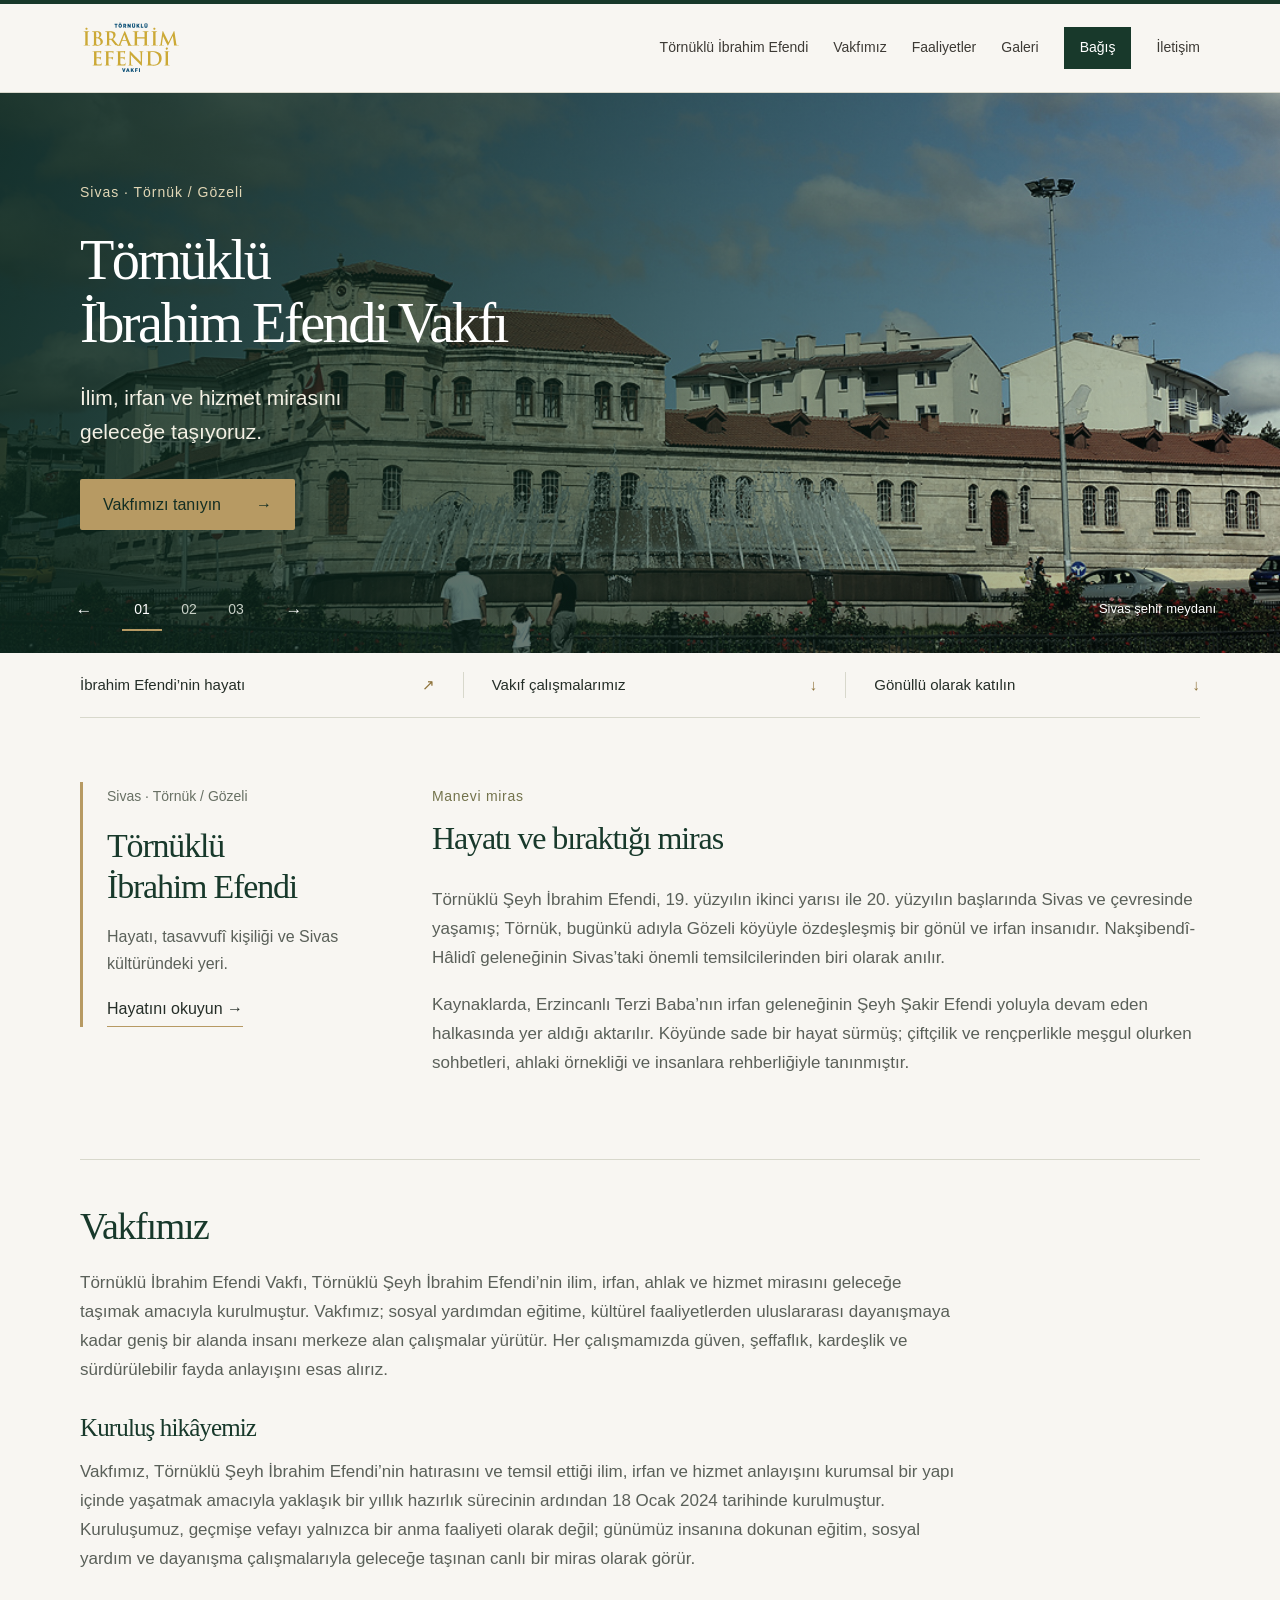
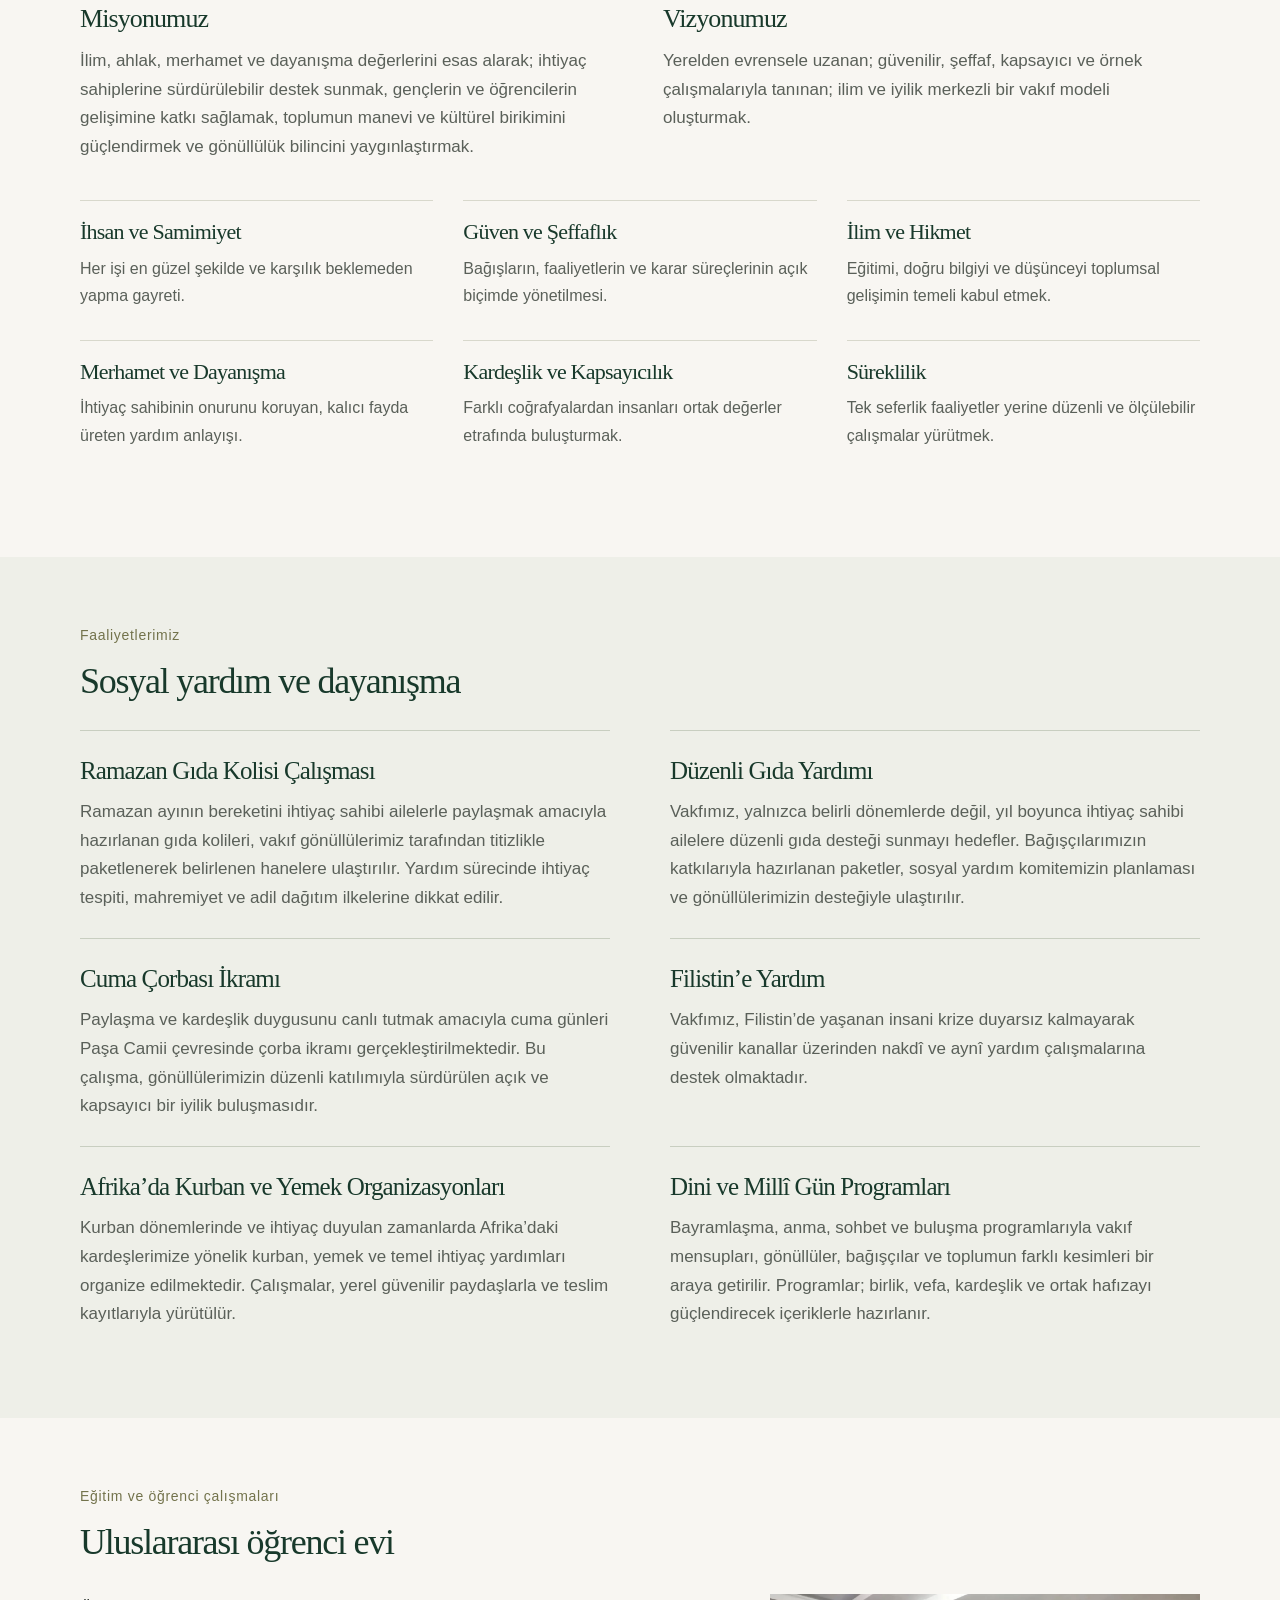
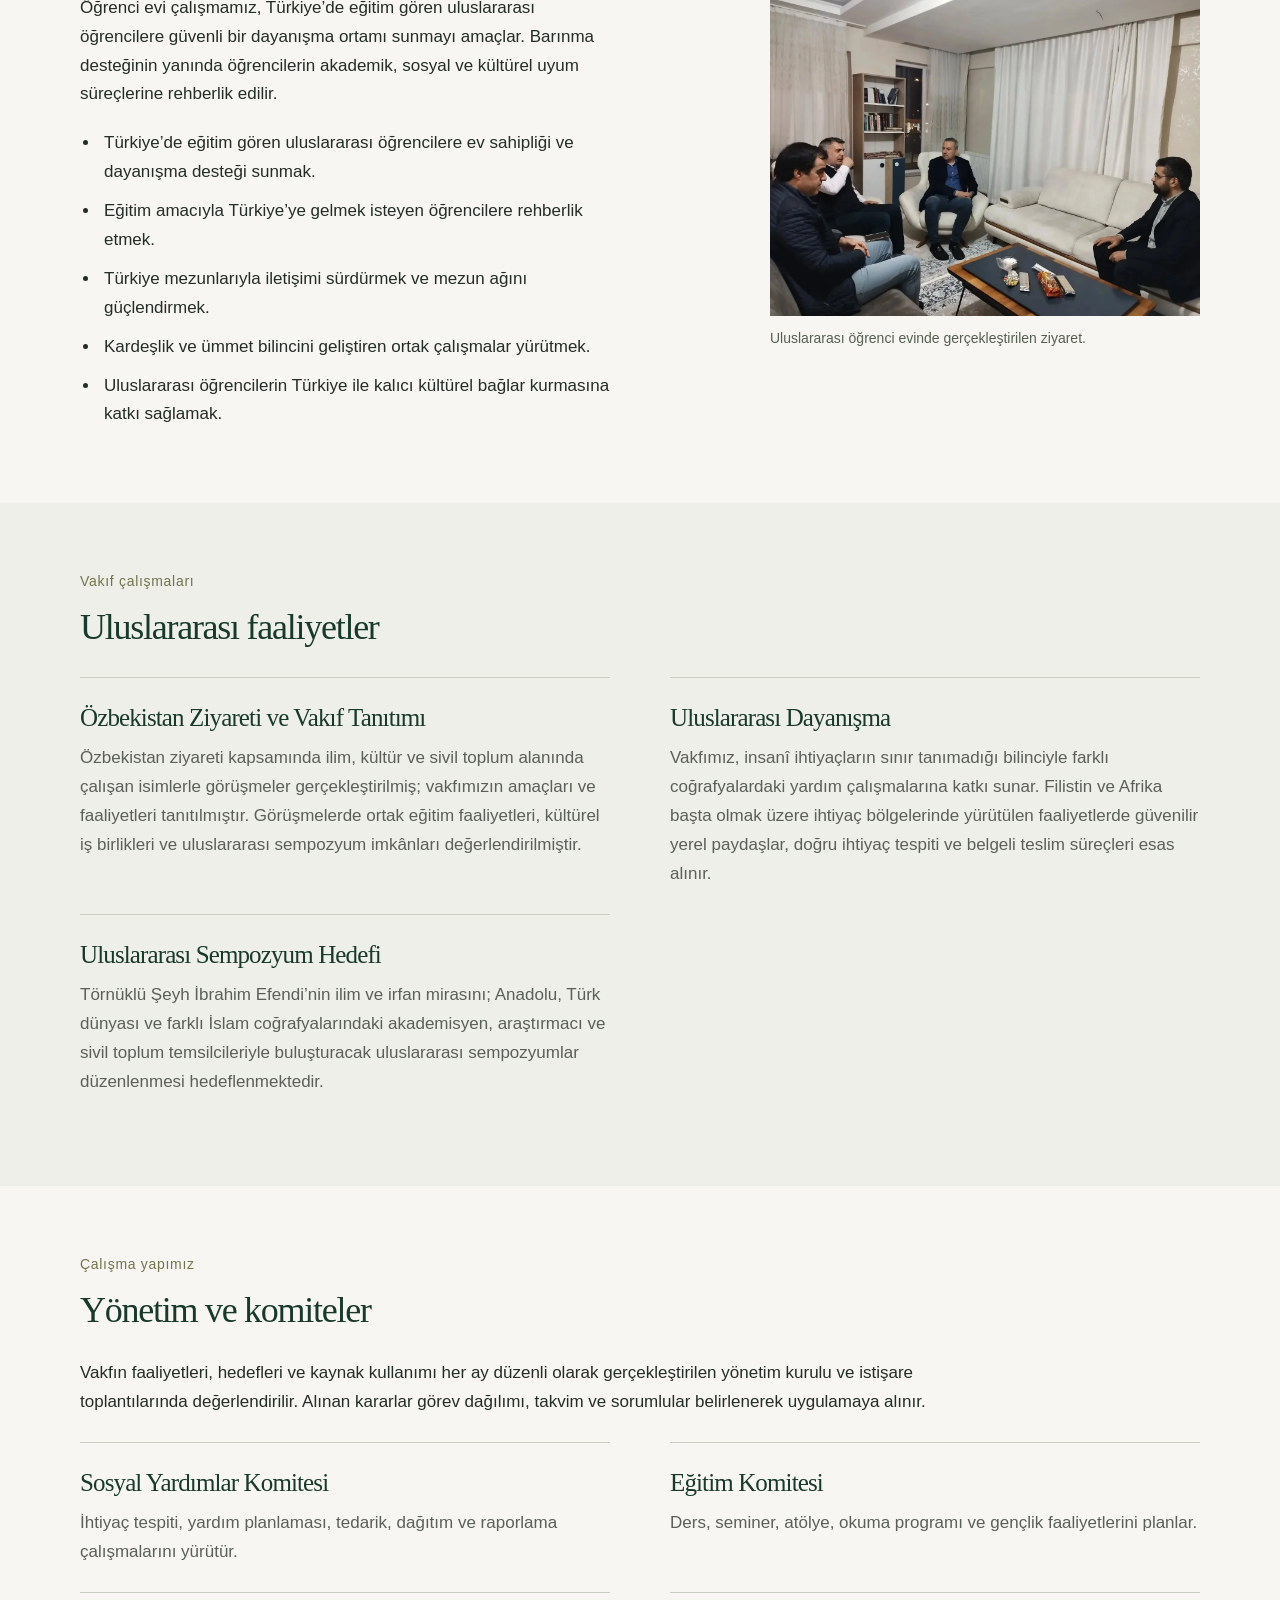
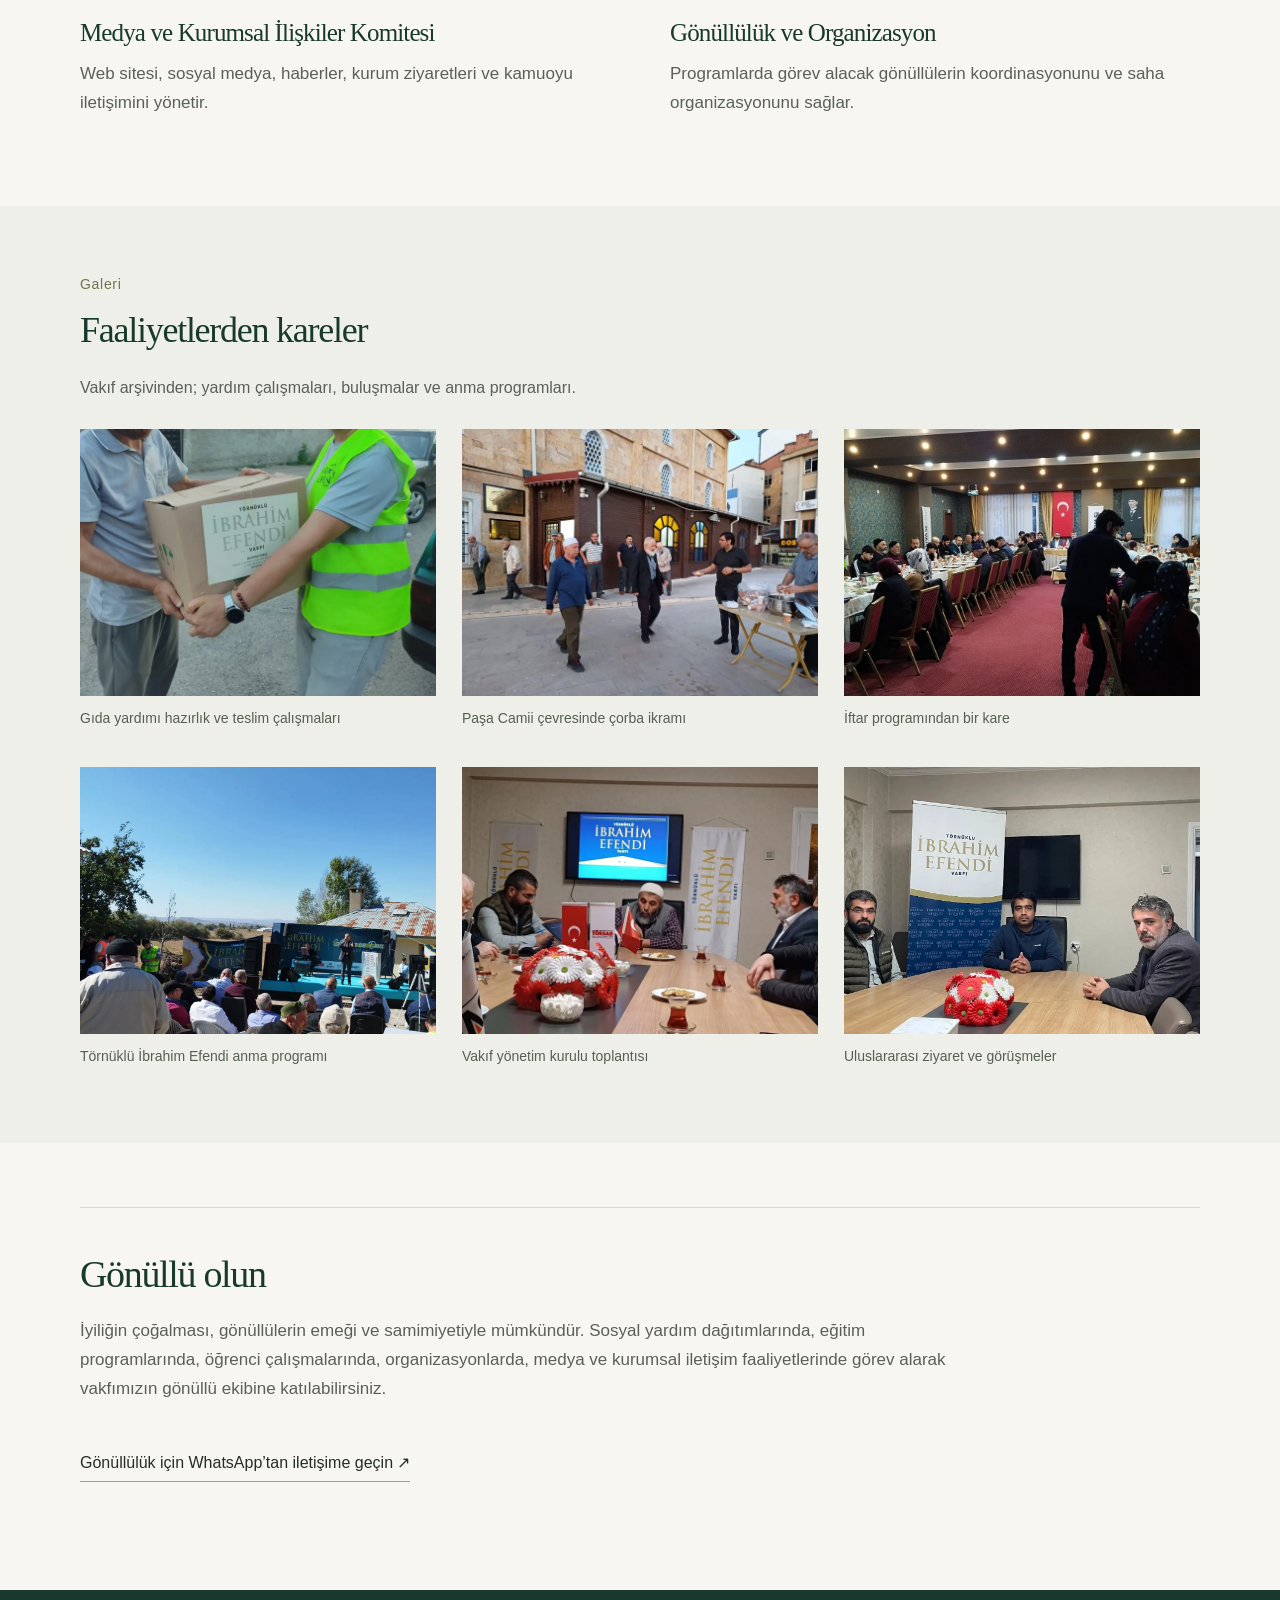
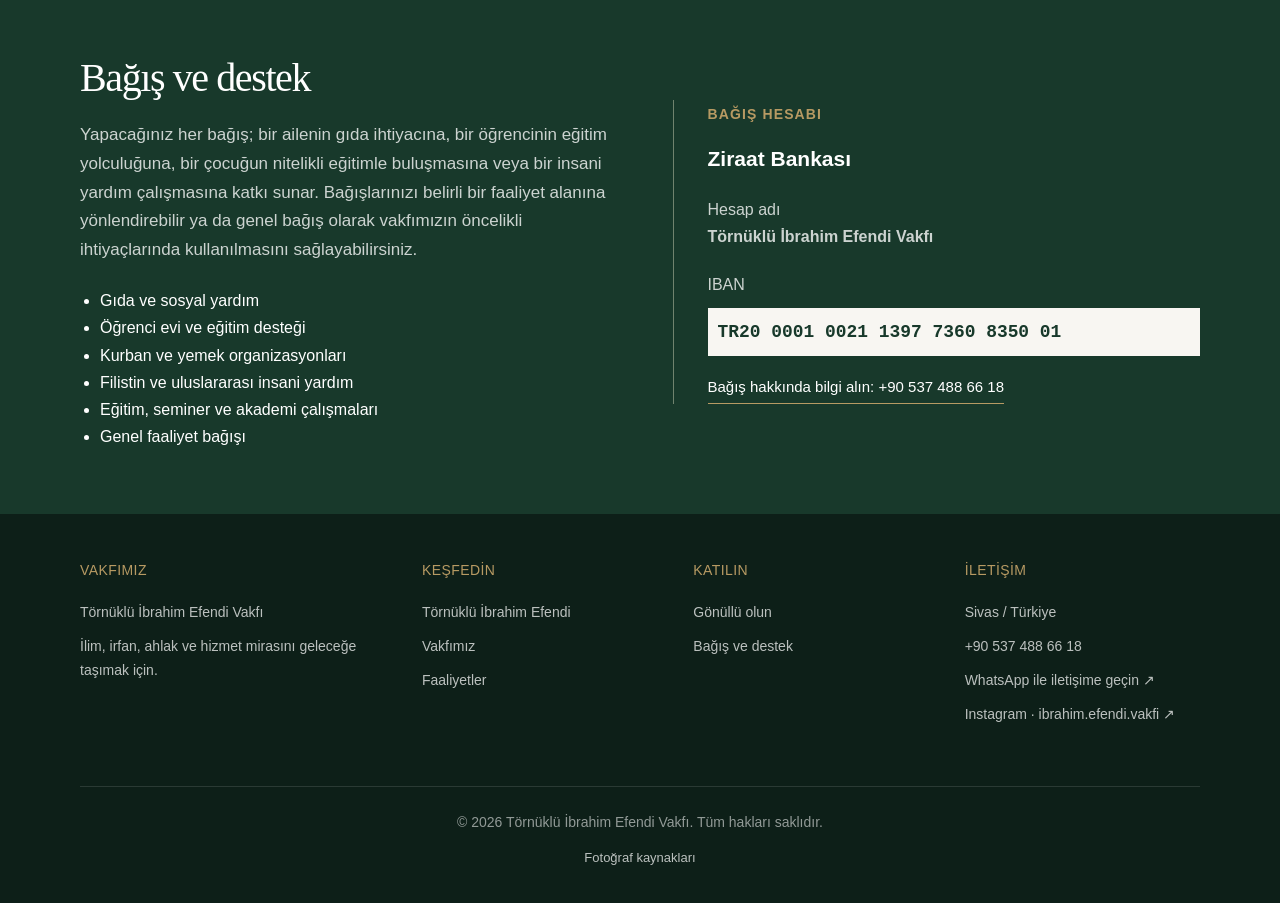
==== commit 8fe76ffc: "Vakıf tasarımını ve fotoğraf arşivini yenile Belge içerikleri korunarak Sivas ve gerçek vakıf fotoğr" ====
--- a/index.html
+++ b/index.html
@@ -817,7 +817,7 @@
       }
     }
   </style>
-<link rel="stylesheet" href="refinements.css">
+<link rel="stylesheet" href="refinements.css?v=3">
 </head>
 
 <body><a class="skip-link" href="#main">İçeriğe geç</a><header>
@@ -861,4 +861,4 @@
       </button>
 
     </div>
-  </header><main id="main"><section class="hero" id="anasayfa"><div class="container hero-content"><div class="eyebrow">Sivas · 18 Ocak 2024’ten beri</div><h1>Törnüklü İbrahim Efendi Vakfı</h1><p>İlim, irfan, ahlak ve hizmet mirasını geleceğe taşıyoruz.</p><div class="buttons"><a class="btn btn-primary" href="#vakif">Vakfımızı tanıyın</a><a class="btn btn-outline" href="#gonullu">Gönüllü olun</a></div></div></section><section id="hakkinda"><div class="container about-grid"><div class="heritage-panel"><span>Sivas · Törnük / Gözeli</span><h2>Törnüklü<br>İbrahim Efendi</h2><p>Hayatı, tasavvufî kişiliği ve Sivas kültüründeki yeri.</p><a class="support-link" href="hayat.html">Hayatını okuyun →</a></div><div class="about-text"><div class="section-title"><span>Manevi miras</span><h2>Geçmişe vefa,<br>geleceğe hizmet</h2></div><p>Törnüklü Şeyh İbrahim Efendi, 19. yüzyılın ikinci yarısı ile 20. yüzyılın başlarında Sivas ve çevresinde yaşamış; Törnük, bugünkü adıyla Gözeli köyüyle özdeşleşmiş bir gönül ve irfan insanıdır. Nakşibendî-Hâlidî geleneğinin Sivas’taki önemli temsilcilerinden biri olarak anılır.</p><p>Kaynaklarda, Erzincanlı Terzi Baba’nın irfan geleneğinin Şeyh Şakir Efendi yoluyla devam eden halkasında yer aldığı aktarılır. Köyünde sade bir hayat sürmüş; çiftçilik ve rençperlikle meşgul olurken sohbetleri, ahlaki örnekliği ve insanlara rehberliğiyle tanınmıştır.</p></div></div></section><section id="vakif" class="foundation"><div class="container"><div class="foundation-box"><h2>Vakfımız</h2><p>Törnüklü İbrahim Efendi Vakfı, Törnüklü Şeyh İbrahim Efendi’nin ilim, irfan, ahlak ve hizmet mirasını geleceğe taşımak amacıyla kurulmuştur. Vakfımız; sosyal yardımdan eğitime, kültürel faaliyetlerden uluslararası dayanışmaya kadar geniş bir alanda insanı merkeze alan çalışmalar yürütür. Her çalışmamızda güven, şeffaflık, kardeşlik ve sürdürülebilir fayda anlayışını esas alırız.</p><h3 class="subheading">Kuruluş hikâyemiz</h3><p>Vakfımız, Törnüklü Şeyh İbrahim Efendi’nin hatırasını ve temsil ettiği ilim, irfan ve hizmet anlayışını kurumsal bir yapı içinde yaşatmak amacıyla yaklaşık bir yıllık hazırlık sürecinin ardından 18 Ocak 2024 tarihinde kurulmuştur. Kuruluşumuz, geçmişe vefayı yalnızca bir anma faaliyeti olarak değil; günümüz insanına dokunan eğitim, sosyal yardım ve dayanışma çalışmalarıyla geleceğe taşınan canlı bir miras olarak görür.</p><div class="two-columns"><div><h3>Misyonumuz</h3><p>İlim, ahlak, merhamet ve dayanışma değerlerini esas alarak; ihtiyaç sahiplerine sürdürülebilir destek sunmak, gençlerin ve öğrencilerin gelişimine katkı sağlamak, toplumun manevi ve kültürel birikimini güçlendirmek ve gönüllülük bilincini yaygınlaştırmak.</p></div><div><h3>Vizyonumuz</h3><p>Yerelden evrensele uzanan; güvenilir, şeffaf, kapsayıcı ve örnek çalışmalarıyla tanınan; ilim ve iyilik merkezli bir vakıf modeli oluşturmak.</p></div></div><div class="values"><div><h3>İhsan ve Samimiyet</h3><p>Her işi en güzel şekilde ve karşılık beklemeden yapma gayreti.</p></div><div><h3>Güven ve Şeffaflık</h3><p>Bağışların, faaliyetlerin ve karar süreçlerinin açık biçimde yönetilmesi.</p></div><div><h3>İlim ve Hikmet</h3><p>Eğitimi, doğru bilgiyi ve düşünceyi toplumsal gelişimin temeli kabul etmek.</p></div><div><h3>Merhamet ve Dayanışma</h3><p>İhtiyaç sahibinin onurunu koruyan, kalıcı fayda üreten yardım anlayışı.</p></div><div><h3>Kardeşlik ve Kapsayıcılık</h3><p>Farklı coğrafyalardan insanları ortak değerler etrafında buluşturmak.</p></div><div><h3>Süreklilik</h3><p>Tek seferlik faaliyetler yerine düzenli ve ölçülebilir çalışmalar yürütmek.</p></div></div></div></div></section><section id="faaliyetler" class="activities"><div class="container"><div class="section-title"><span>Faaliyetlerimiz</span><h2>Sosyal yardım ve dayanışma</h2></div><div class="cards"><article class="card"><h3>Ramazan Gıda Kolisi Çalışması</h3><p>Ramazan ayının bereketini ihtiyaç sahibi ailelerle paylaşmak amacıyla hazırlanan gıda kolileri, vakıf gönüllülerimiz tarafından titizlikle paketlenerek belirlenen hanelere ulaştırılır. Yardım sürecinde ihtiyaç tespiti, mahremiyet ve adil dağıtım ilkelerine dikkat edilir.</p></article><article class="card"><h3>Düzenli Gıda Yardımı</h3><p>Vakfımız, yalnızca belirli dönemlerde değil, yıl boyunca ihtiyaç sahibi ailelere düzenli gıda desteği sunmayı hedefler. Bağışçılarımızın katkılarıyla hazırlanan paketler, sosyal yardım komitemizin planlaması ve gönüllülerimizin desteğiyle ulaştırılır.</p></article><article class="card"><h3>Cuma Çorbası İkramı</h3><p>Paylaşma ve kardeşlik duygusunu canlı tutmak amacıyla cuma günleri Paşa Camii çevresinde çorba ikramı gerçekleştirilmektedir. Bu çalışma, gönüllülerimizin düzenli katılımıyla sürdürülen açık ve kapsayıcı bir iyilik buluşmasıdır.</p></article><article class="card"><h3>Filistin’e Yardım</h3><p>Vakfımız, Filistin’de yaşanan insani krize duyarsız kalmayarak güvenilir kanallar üzerinden nakdî ve aynî yardım çalışmalarına destek olmaktadır.</p></article><article class="card"><h3>Afrika’da Kurban ve Yemek Organizasyonları</h3><p>Kurban dönemlerinde ve ihtiyaç duyulan zamanlarda Afrika’daki kardeşlerimize yönelik kurban, yemek ve temel ihtiyaç yardımları organize edilmektedir. Çalışmalar, yerel güvenilir paydaşlarla ve teslim kayıtlarıyla yürütülür.</p></article><article class="card"><h3>Dini ve Millî Gün Programları</h3><p>Bayramlaşma, anma, sohbet ve buluşma programlarıyla vakıf mensupları, gönüllüler, bağışçılar ve toplumun farklı kesimleri bir araya getirilir. Programlar; birlik, vefa, kardeşlik ve ortak hafızayı güçlendirecek içeriklerle hazırlanır.</p></article></div></div></section><section id="egitim"><div class="container"><div class="section-title"><span>Eğitim ve öğrenci çalışmaları</span><h2>Uluslararası öğrenci evi</h2></div><div class="two-columns"><div><p>Öğrenci evi çalışmamız, Türkiye’de eğitim gören uluslararası öğrencilere güvenli bir dayanışma ortamı sunmayı amaçlar. Barınma desteğinin yanında öğrencilerin akademik, sosyal ve kültürel uyum süreçlerine rehberlik edilir.</p><ul class="student-list"><li>Türkiye’de eğitim gören uluslararası öğrencilere ev sahipliği ve dayanışma desteği sunmak.</li><li>Eğitim amacıyla Türkiye’ye gelmek isteyen öğrencilere rehberlik etmek.</li><li>Türkiye mezunlarıyla iletişimi sürdürmek ve mezun ağını güçlendirmek.</li><li>Kardeşlik ve ümmet bilincini geliştiren ortak çalışmalar yürütmek.</li><li>Uluslararası öğrencilerin Türkiye ile kalıcı kültürel bağlar kurmasına katkı sağlamak.</li></ul></div><figure class="gallery-item"><img src="image3.jpg" loading="lazy" alt="Uluslararası öğrenci evindeki görüşme ve ziyaretlerden kareler" width="397" height="373"><figcaption>Uluslararası öğrenci evinde gerçekleştirilen ziyaret.</figcaption></figure></div></div></section><section id="uluslararasi" class="muted-section"><div class="container"><div class="section-title"><span>Sınırları aşan dayanışma</span><h2>Uluslararası faaliyetler</h2></div><div class="cards"><article class="card"><h3>Özbekistan Ziyareti ve Vakıf Tanıtımı</h3><p>Özbekistan ziyareti kapsamında ilim, kültür ve sivil toplum alanında çalışan isimlerle görüşmeler gerçekleştirilmiş; vakfımızın amaçları ve faaliyetleri tanıtılmıştır. Görüşmelerde ortak eğitim faaliyetleri, kültürel iş birlikleri ve uluslararası sempozyum imkânları değerlendirilmiştir.</p></article><article class="card"><h3>Uluslararası Dayanışma</h3><p>Vakfımız, insanî ihtiyaçların sınır tanımadığı bilinciyle farklı coğrafyalardaki yardım çalışmalarına katkı sunar. Filistin ve Afrika başta olmak üzere ihtiyaç bölgelerinde yürütülen faaliyetlerde güvenilir yerel paydaşlar, doğru ihtiyaç tespiti ve belgeli teslim süreçleri esas alınır.</p></article><article class="card"><h3>Uluslararası Sempozyum Hedefi</h3><p>Törnüklü Şeyh İbrahim Efendi’nin ilim ve irfan mirasını; Anadolu, Türk dünyası ve farklı İslam coğrafyalarındaki akademisyen, araştırmacı ve sivil toplum temsilcileriyle buluşturacak uluslararası sempozyumlar düzenlenmesi hedeflenmektedir.</p></article></div></div></section><section id="yonetim"><div class="container"><div class="section-title"><span>Çalışma yapımız</span><h2>Yönetim ve komiteler</h2></div><div class="section-intro"><p>Vakfın faaliyetleri, hedefleri ve kaynak kullanımı her ay düzenli olarak gerçekleştirilen yönetim kurulu ve istişare toplantılarında değerlendirilir. Alınan kararlar görev dağılımı, takvim ve sorumlular belirlenerek uygulamaya alınır.</p></div><div class="cards"><article class="card"><h3>Sosyal Yardımlar Komitesi</h3><p>İhtiyaç tespiti, yardım planlaması, tedarik, dağıtım ve raporlama çalışmalarını yürütür.</p></article><article class="card"><h3>Eğitim Komitesi</h3><p>Ders, seminer, atölye, okuma programı ve gençlik faaliyetlerini planlar.</p></article><article class="card"><h3>Medya ve Kurumsal İlişkiler Komitesi</h3><p>Web sitesi, sosyal medya, haberler, kurum ziyaretleri ve kamuoyu iletişimini yönetir.</p></article><article class="card"><h3>Gönüllülük ve Organizasyon</h3><p>Programlarda görev alacak gönüllülerin koordinasyonunu ve saha organizasyonunu sağlar.</p></article></div></div></section><section id="galeri" class="muted-section"><div class="container"><div class="section-title"><span>Galeri</span><h2>Faaliyetlerden kareler</h2></div><div class="gallery-grid"><figure class="gallery-item"><img src="image1.jpg" alt="Gıda kolisi hazırlığı ve dağıtım çalışmaları" loading="lazy" width="1400" height="700"><figcaption>Gıda kolisi hazırlığı ve dağıtım çalışmaları</figcaption></figure><figure class="gallery-item"><img src="image2.png" alt="Paşa Camii çevresinde çorba ikramı" loading="lazy" width="682" height="574"><figcaption>Paşa Camii çevresinde çorba ikramı</figcaption></figure><figure class="gallery-item"><img src="image5.jpg" alt="Uluslararası ziyaret ve yardım çalışmalarından seçkiler" loading="lazy" width="1400" height="700"><figcaption>Uluslararası ziyaret ve yardım çalışmalarından seçkiler</figcaption></figure></div></div></section><section id="gonullu"><div class="container foundation-box"><h2>Gönüllü olun</h2><p>İyiliğin çoğalması, gönüllülerin emeği ve samimiyetiyle mümkündür. Sosyal yardım dağıtımlarında, eğitim programlarında, öğrenci çalışmalarında, organizasyonlarda, medya ve kurumsal iletişim faaliyetlerinde görev alarak vakfımızın gönüllü ekibine katılabilirsiniz.</p><a class="support-link" href="https://wa.me/905374886618" target="_blank" rel="noopener noreferrer">Gönüllülük için WhatsApp’tan iletişime geçin ↗</a></div></section><section id="bagis" class="donation"><div class="container donation-box"><div><h2>Bir iyiliğe ortak olun</h2><p>Yapacağınız her bağış; bir ailenin gıda ihtiyacına, bir öğrencinin eğitim yolculuğuna, bir çocuğun nitelikli eğitimle buluşmasına veya bir insani yardım çalışmasına katkı sunar. Bağışlarınızı belirli bir faaliyet alanına yönlendirebilir ya da genel bağış olarak vakfımızın öncelikli ihtiyaçlarında kullanılmasını sağlayabilirsiniz.</p><ul><li>Gıda ve sosyal yardım</li><li>Öğrenci evi ve eğitim desteği</li><li>Kurban ve yemek organizasyonları</li><li>Filistin ve uluslararası insani yardım</li><li>Eğitim, seminer ve akademi çalışmaları</li><li>Genel faaliyet bağışı</li></ul></div><div class="iban"><small>BAĞIŞ HESABI</small><strong>Ziraat Bankası</strong><p>Hesap adı<br><b>Törnüklü İbrahim Efendi Vakfı</b></p><p><label for="donation-iban">IBAN</label></p><input id="donation-iban" class="iban-number" aria-label="Bağış IBAN numarası" type="text" readonly value="TR20 0001 0021 1397 7360 8350 01"><a class="support-link" href="tel:+905374886618">Bağış hakkında bilgi alın: +90 537 488 66 18</a></div></div></section></main><footer id="iletisim"><div class="container"><div class="footer-grid"><div><h4>Vakfımız</h4><p>Törnüklü İbrahim Efendi Vakfı</p><p>İlim, irfan, ahlak ve hizmet mirasını geleceğe taşımak için.</p></div><div><h4>Keşfedin</h4><a href="hayat.html">Törnüklü İbrahim Efendi</a><a href="index.html#vakif">Vakfımız</a><a href="index.html#faaliyetler">Faaliyetler</a></div><div><h4>Katılın</h4><a href="index.html#gonullu">Gönüllü olun</a><a href="index.html#bagis">Bağış ve destek</a></div><div><h4>İletişim</h4><p>Sivas / Türkiye</p><a href="tel:+905374886618">+90 537 488 66 18</a><a href="https://wa.me/905374886618" target="_blank" rel="noopener noreferrer">WhatsApp ile iletişime geçin ↗</a><a href="https://www.instagram.com/ibrahim.efendi.vakfi" target="_blank" rel="noopener noreferrer">Instagram · ibrahim.efendi.vakfi ↗</a></div></div><div class="copyright">© 2026 Törnüklü İbrahim Efendi Vakfı. Tüm hakları saklıdır.</div></div></footer><script src="site.js" defer></script></body></html>+  </header><main id="main"><section class="hero city-hero" id="anasayfa" aria-label="Vakfımızdan" aria-roledescription="slayt gösterisi"><div class="hero-slide" role="group" aria-roledescription="slayt" aria-label="1 / 3"><img class="city-image" src="sivas-meydan.jpg" alt="Sivas şehir meydanından tarihî bir görünüm" fetchpriority="high" width="1080" height="719"><div class="city-shade"></div><div class="container city-content"><p class="city-location">Sivas · Törnük / Gözeli</p><h1>Törnüklü<br>İbrahim Efendi Vakfı</h1><p class="city-intro">İlim, irfan ve hizmet mirasını<br>geleceğe taşıyoruz.</p><a class="city-button" href="#vakif">Vakfımızı tanıyın <span aria-hidden="true">→</span></a></div><span class="city-caption">Sivas şehir meydanı</span></div><div class="hero-slide" role="group" aria-roledescription="slayt" aria-label="2 / 3" hidden><img class="city-image" src="corba-ikrami.webp" alt="Paşa Camii çevresinde vakıf gönüllülerinin çorba ikramı" loading="lazy" width="1440" height="1080"><div class="city-shade"></div><div class="container city-content"><p class="city-location">Sosyal yardım ve dayanışma</p><h2>Cuma çorbası ikramı</h2><p class="city-intro">Paşa Camii çevresinde paylaşma ve kardeşlik için bir araya geliyoruz.</p><a class="city-button" href="#faaliyetler">Faaliyetlerimiz <span aria-hidden="true">→</span></a></div><span class="city-caption">Vakıf arşivinden</span></div><div class="hero-slide" role="group" aria-roledescription="slayt" aria-label="3 / 3" hidden><img class="city-image" src="egitim-bulusmasi.webp" alt="Vakıf merkezinde gerçekleştirilen eğitim ve sohbet buluşması" loading="lazy" width="1440" height="1080"><div class="city-shade"></div><div class="container city-content"><p class="city-location">Eğitim ve kültür</p><h2>Birlikte öğreniyor,<br>birlikte paylaşıyoruz.</h2><p class="city-intro">Eğitim, sohbet ve öğrenci çalışmalarıyla ilim ve irfan mirasını yaşatıyoruz.</p><a class="city-button" href="#egitim">Eğitim çalışmalarımız <span aria-hidden="true">→</span></a></div><span class="city-caption">Vakıf arşivinden</span></div><div class="hero-controls" hidden><button type="button" class="hero-prev" aria-label="Önceki görsel">←</button><div class="hero-dots" aria-label="Görsel seçimi"><button type="button" aria-label="Sivas ve vakfımız" aria-pressed="true" data-slide="0">01</button><button type="button" aria-label="Cuma çorbası ikramı" aria-pressed="false" data-slide="1">02</button><button type="button" aria-label="Eğitim buluşmaları" aria-pressed="false" data-slide="2">03</button></div><button type="button" class="hero-next" aria-label="Sonraki görsel">→</button><span class="slide-status" aria-live="polite" aria-atomic="true"></span></div></section><div class="container"><div class="opening-links"><a href="hayat.html">İbrahim Efendi’nin hayatı <span aria-hidden="true">↗</span></a><a href="#faaliyetler">Vakıf çalışmalarımız <span aria-hidden="true">↓</span></a><a href="#gonullu">Gönüllü olarak katılın <span aria-hidden="true">↓</span></a></div></div><section id="hakkinda"><div class="container about-grid"><div class="heritage-panel"><span>Sivas · Törnük / Gözeli</span><h2>Törnüklü<br>İbrahim Efendi</h2><p>Hayatı, tasavvufî kişiliği ve Sivas kültüründeki yeri.</p><a class="support-link" href="hayat.html">Hayatını okuyun →</a></div><div class="about-text"><div class="section-title"><span>Manevi miras</span><h2>Hayatı ve bıraktığı miras</h2></div><p>Törnüklü Şeyh İbrahim Efendi, 19. yüzyılın ikinci yarısı ile 20. yüzyılın başlarında Sivas ve çevresinde yaşamış; Törnük, bugünkü adıyla Gözeli köyüyle özdeşleşmiş bir gönül ve irfan insanıdır. Nakşibendî-Hâlidî geleneğinin Sivas’taki önemli temsilcilerinden biri olarak anılır.</p><p>Kaynaklarda, Erzincanlı Terzi Baba’nın irfan geleneğinin Şeyh Şakir Efendi yoluyla devam eden halkasında yer aldığı aktarılır. Köyünde sade bir hayat sürmüş; çiftçilik ve rençperlikle meşgul olurken sohbetleri, ahlaki örnekliği ve insanlara rehberliğiyle tanınmıştır.</p></div></div></section><section id="vakif" class="foundation"><div class="container"><div class="foundation-box"><h2>Vakfımız</h2><p>Törnüklü İbrahim Efendi Vakfı, Törnüklü Şeyh İbrahim Efendi’nin ilim, irfan, ahlak ve hizmet mirasını geleceğe taşımak amacıyla kurulmuştur. Vakfımız; sosyal yardımdan eğitime, kültürel faaliyetlerden uluslararası dayanışmaya kadar geniş bir alanda insanı merkeze alan çalışmalar yürütür. Her çalışmamızda güven, şeffaflık, kardeşlik ve sürdürülebilir fayda anlayışını esas alırız.</p><h3 class="subheading">Kuruluş hikâyemiz</h3><p>Vakfımız, Törnüklü Şeyh İbrahim Efendi’nin hatırasını ve temsil ettiği ilim, irfan ve hizmet anlayışını kurumsal bir yapı içinde yaşatmak amacıyla yaklaşık bir yıllık hazırlık sürecinin ardından 18 Ocak 2024 tarihinde kurulmuştur. Kuruluşumuz, geçmişe vefayı yalnızca bir anma faaliyeti olarak değil; günümüz insanına dokunan eğitim, sosyal yardım ve dayanışma çalışmalarıyla geleceğe taşınan canlı bir miras olarak görür.</p><div class="two-columns"><div><h3>Misyonumuz</h3><p>İlim, ahlak, merhamet ve dayanışma değerlerini esas alarak; ihtiyaç sahiplerine sürdürülebilir destek sunmak, gençlerin ve öğrencilerin gelişimine katkı sağlamak, toplumun manevi ve kültürel birikimini güçlendirmek ve gönüllülük bilincini yaygınlaştırmak.</p></div><div><h3>Vizyonumuz</h3><p>Yerelden evrensele uzanan; güvenilir, şeffaf, kapsayıcı ve örnek çalışmalarıyla tanınan; ilim ve iyilik merkezli bir vakıf modeli oluşturmak.</p></div></div><div class="values"><div><h3>İhsan ve Samimiyet</h3><p>Her işi en güzel şekilde ve karşılık beklemeden yapma gayreti.</p></div><div><h3>Güven ve Şeffaflık</h3><p>Bağışların, faaliyetlerin ve karar süreçlerinin açık biçimde yönetilmesi.</p></div><div><h3>İlim ve Hikmet</h3><p>Eğitimi, doğru bilgiyi ve düşünceyi toplumsal gelişimin temeli kabul etmek.</p></div><div><h3>Merhamet ve Dayanışma</h3><p>İhtiyaç sahibinin onurunu koruyan, kalıcı fayda üreten yardım anlayışı.</p></div><div><h3>Kardeşlik ve Kapsayıcılık</h3><p>Farklı coğrafyalardan insanları ortak değerler etrafında buluşturmak.</p></div><div><h3>Süreklilik</h3><p>Tek seferlik faaliyetler yerine düzenli ve ölçülebilir çalışmalar yürütmek.</p></div></div></div></div></section><section id="faaliyetler" class="activities"><div class="container"><div class="section-title"><span>Faaliyetlerimiz</span><h2>Sosyal yardım ve dayanışma</h2></div><div class="cards"><article class="card"><h3>Ramazan Gıda Kolisi Çalışması</h3><p>Ramazan ayının bereketini ihtiyaç sahibi ailelerle paylaşmak amacıyla hazırlanan gıda kolileri, vakıf gönüllülerimiz tarafından titizlikle paketlenerek belirlenen hanelere ulaştırılır. Yardım sürecinde ihtiyaç tespiti, mahremiyet ve adil dağıtım ilkelerine dikkat edilir.</p></article><article class="card"><h3>Düzenli Gıda Yardımı</h3><p>Vakfımız, yalnızca belirli dönemlerde değil, yıl boyunca ihtiyaç sahibi ailelere düzenli gıda desteği sunmayı hedefler. Bağışçılarımızın katkılarıyla hazırlanan paketler, sosyal yardım komitemizin planlaması ve gönüllülerimizin desteğiyle ulaştırılır.</p></article><article class="card"><h3>Cuma Çorbası İkramı</h3><p>Paylaşma ve kardeşlik duygusunu canlı tutmak amacıyla cuma günleri Paşa Camii çevresinde çorba ikramı gerçekleştirilmektedir. Bu çalışma, gönüllülerimizin düzenli katılımıyla sürdürülen açık ve kapsayıcı bir iyilik buluşmasıdır.</p></article><article class="card"><h3>Filistin’e Yardım</h3><p>Vakfımız, Filistin’de yaşanan insani krize duyarsız kalmayarak güvenilir kanallar üzerinden nakdî ve aynî yardım çalışmalarına destek olmaktadır.</p></article><article class="card"><h3>Afrika’da Kurban ve Yemek Organizasyonları</h3><p>Kurban dönemlerinde ve ihtiyaç duyulan zamanlarda Afrika’daki kardeşlerimize yönelik kurban, yemek ve temel ihtiyaç yardımları organize edilmektedir. Çalışmalar, yerel güvenilir paydaşlarla ve teslim kayıtlarıyla yürütülür.</p></article><article class="card"><h3>Dini ve Millî Gün Programları</h3><p>Bayramlaşma, anma, sohbet ve buluşma programlarıyla vakıf mensupları, gönüllüler, bağışçılar ve toplumun farklı kesimleri bir araya getirilir. Programlar; birlik, vefa, kardeşlik ve ortak hafızayı güçlendirecek içeriklerle hazırlanır.</p></article></div></div></section><section id="egitim"><div class="container"><div class="section-title"><span>Eğitim ve öğrenci çalışmaları</span><h2>Uluslararası öğrenci evi</h2></div><div class="two-columns"><div><p>Öğrenci evi çalışmamız, Türkiye’de eğitim gören uluslararası öğrencilere güvenli bir dayanışma ortamı sunmayı amaçlar. Barınma desteğinin yanında öğrencilerin akademik, sosyal ve kültürel uyum süreçlerine rehberlik edilir.</p><ul class="student-list"><li>Türkiye’de eğitim gören uluslararası öğrencilere ev sahipliği ve dayanışma desteği sunmak.</li><li>Eğitim amacıyla Türkiye’ye gelmek isteyen öğrencilere rehberlik etmek.</li><li>Türkiye mezunlarıyla iletişimi sürdürmek ve mezun ağını güçlendirmek.</li><li>Kardeşlik ve ümmet bilincini geliştiren ortak çalışmalar yürütmek.</li><li>Uluslararası öğrencilerin Türkiye ile kalıcı kültürel bağlar kurmasına katkı sağlamak.</li></ul></div><figure class="gallery-item"><img src="ogrenci-evi-ziyaret.webp" loading="lazy" alt="Uluslararası öğrenci evindeki görüşme ve ziyaretlerden kareler" width="1440" height="1080"><figcaption>Uluslararası öğrenci evinde gerçekleştirilen ziyaret.</figcaption></figure></div></div></section><section id="uluslararasi" class="muted-section"><div class="container"><div class="section-title"><span>Vakıf çalışmaları</span><h2>Uluslararası faaliyetler</h2></div><div class="cards"><article class="card"><h3>Özbekistan Ziyareti ve Vakıf Tanıtımı</h3><p>Özbekistan ziyareti kapsamında ilim, kültür ve sivil toplum alanında çalışan isimlerle görüşmeler gerçekleştirilmiş; vakfımızın amaçları ve faaliyetleri tanıtılmıştır. Görüşmelerde ortak eğitim faaliyetleri, kültürel iş birlikleri ve uluslararası sempozyum imkânları değerlendirilmiştir.</p></article><article class="card"><h3>Uluslararası Dayanışma</h3><p>Vakfımız, insanî ihtiyaçların sınır tanımadığı bilinciyle farklı coğrafyalardaki yardım çalışmalarına katkı sunar. Filistin ve Afrika başta olmak üzere ihtiyaç bölgelerinde yürütülen faaliyetlerde güvenilir yerel paydaşlar, doğru ihtiyaç tespiti ve belgeli teslim süreçleri esas alınır.</p></article><article class="card"><h3>Uluslararası Sempozyum Hedefi</h3><p>Törnüklü Şeyh İbrahim Efendi’nin ilim ve irfan mirasını; Anadolu, Türk dünyası ve farklı İslam coğrafyalarındaki akademisyen, araştırmacı ve sivil toplum temsilcileriyle buluşturacak uluslararası sempozyumlar düzenlenmesi hedeflenmektedir.</p></article></div></div></section><section id="yonetim"><div class="container"><div class="section-title"><span>Çalışma yapımız</span><h2>Yönetim ve komiteler</h2></div><div class="section-intro"><p>Vakfın faaliyetleri, hedefleri ve kaynak kullanımı her ay düzenli olarak gerçekleştirilen yönetim kurulu ve istişare toplantılarında değerlendirilir. Alınan kararlar görev dağılımı, takvim ve sorumlular belirlenerek uygulamaya alınır.</p></div><div class="cards"><article class="card"><h3>Sosyal Yardımlar Komitesi</h3><p>İhtiyaç tespiti, yardım planlaması, tedarik, dağıtım ve raporlama çalışmalarını yürütür.</p></article><article class="card"><h3>Eğitim Komitesi</h3><p>Ders, seminer, atölye, okuma programı ve gençlik faaliyetlerini planlar.</p></article><article class="card"><h3>Medya ve Kurumsal İlişkiler Komitesi</h3><p>Web sitesi, sosyal medya, haberler, kurum ziyaretleri ve kamuoyu iletişimini yönetir.</p></article><article class="card"><h3>Gönüllülük ve Organizasyon</h3><p>Programlarda görev alacak gönüllülerin koordinasyonunu ve saha organizasyonunu sağlar.</p></article></div></div></section><section id="galeri" class="muted-section"><div class="container"><div class="section-title"><span>Galeri</span><h2>Faaliyetlerden kareler</h2></div><p class="archive-intro">Vakıf arşivinden; yardım çalışmaları, buluşmalar ve anma programları.</p><div class="gallery-grid"><figure class="gallery-item"><a href="gida-yardimi.webp" target="_blank" rel="noopener noreferrer" aria-label="Gıda yardımı hazırlık ve teslim çalışmaları — fotoğrafı büyük aç"><img src="gida-yardimi.webp" alt="Gıda yardımı hazırlık ve teslim çalışmaları" loading="lazy" width="1440" height="1080"></a><figcaption>Gıda yardımı hazırlık ve teslim çalışmaları</figcaption></figure><figure class="gallery-item"><a href="corba-ikrami.webp" target="_blank" rel="noopener noreferrer" aria-label="Paşa Camii çevresinde çorba ikramı — fotoğrafı büyük aç"><img src="corba-ikrami.webp" alt="Paşa Camii çevresinde çorba ikramı" loading="lazy" width="1440" height="1080"></a><figcaption>Paşa Camii çevresinde çorba ikramı</figcaption></figure><figure class="gallery-item"><a href="iftar-programi.webp" target="_blank" rel="noopener noreferrer" aria-label="İftar programından bir kare — fotoğrafı büyük aç"><img src="iftar-programi.webp" alt="İftar programından bir kare" loading="lazy" width="1600" height="720"></a><figcaption>İftar programından bir kare</figcaption></figure><figure class="gallery-item"><a href="anma-programi.webp" target="_blank" rel="noopener noreferrer" aria-label="Törnüklü İbrahim Efendi anma programı — fotoğrafı büyük aç"><img src="anma-programi.webp" alt="Törnüklü İbrahim Efendi anma programı" loading="lazy" width="1200" height="1200"></a><figcaption>Törnüklü İbrahim Efendi anma programı</figcaption></figure><figure class="gallery-item"><a href="yonetim-toplantisi.webp" target="_blank" rel="noopener noreferrer" aria-label="Vakıf yönetim kurulu toplantısı — fotoğrafı büyük aç"><img src="yonetim-toplantisi.webp" alt="Vakıf yönetim kurulu toplantısı" loading="lazy" width="1440" height="1080"></a><figcaption>Vakıf yönetim kurulu toplantısı</figcaption></figure><figure class="gallery-item"><a href="uluslararasi-ziyaret.webp" target="_blank" rel="noopener noreferrer" aria-label="Uluslararası ziyaret ve görüşmeler — fotoğrafı büyük aç"><img src="uluslararasi-ziyaret.webp" alt="Uluslararası ziyaret ve görüşmeler" loading="lazy" width="1439" height="917"></a><figcaption>Uluslararası ziyaret ve görüşmeler</figcaption></figure></div></div></section><section id="gonullu"><div class="container foundation-box"><h2>Gönüllü olun</h2><p>İyiliğin çoğalması, gönüllülerin emeği ve samimiyetiyle mümkündür. Sosyal yardım dağıtımlarında, eğitim programlarında, öğrenci çalışmalarında, organizasyonlarda, medya ve kurumsal iletişim faaliyetlerinde görev alarak vakfımızın gönüllü ekibine katılabilirsiniz.</p><a class="support-link" href="https://wa.me/905374886618" target="_blank" rel="noopener noreferrer">Gönüllülük için WhatsApp’tan iletişime geçin ↗</a></div></section><section id="bagis" class="donation"><div class="container donation-box"><div><h2>Bağış ve destek</h2><p>Yapacağınız her bağış; bir ailenin gıda ihtiyacına, bir öğrencinin eğitim yolculuğuna, bir çocuğun nitelikli eğitimle buluşmasına veya bir insani yardım çalışmasına katkı sunar. Bağışlarınızı belirli bir faaliyet alanına yönlendirebilir ya da genel bağış olarak vakfımızın öncelikli ihtiyaçlarında kullanılmasını sağlayabilirsiniz.</p><ul><li>Gıda ve sosyal yardım</li><li>Öğrenci evi ve eğitim desteği</li><li>Kurban ve yemek organizasyonları</li><li>Filistin ve uluslararası insani yardım</li><li>Eğitim, seminer ve akademi çalışmaları</li><li>Genel faaliyet bağışı</li></ul></div><div class="iban"><small>BAĞIŞ HESABI</small><strong>Ziraat Bankası</strong><p>Hesap adı<br><b>Törnüklü İbrahim Efendi Vakfı</b></p><p><label for="donation-iban">IBAN</label></p><input id="donation-iban" class="iban-number" aria-label="Bağış IBAN numarası" type="text" readonly value="TR20 0001 0021 1397 7360 8350 01"><a class="support-link" href="tel:+905374886618">Bağış hakkında bilgi alın: +90 537 488 66 18</a></div></div></section></main><footer id="iletisim"><div class="container"><div class="footer-grid"><div><h4>Vakfımız</h4><p>Törnüklü İbrahim Efendi Vakfı</p><p>İlim, irfan, ahlak ve hizmet mirasını geleceğe taşımak için.</p></div><div><h4>Keşfedin</h4><a href="hayat.html">Törnüklü İbrahim Efendi</a><a href="index.html#vakif">Vakfımız</a><a href="index.html#faaliyetler">Faaliyetler</a></div><div><h4>Katılın</h4><a href="index.html#gonullu">Gönüllü olun</a><a href="index.html#bagis">Bağış ve destek</a></div><div><h4>İletişim</h4><p>Sivas / Türkiye</p><a href="tel:+905374886618">+90 537 488 66 18</a><a href="https://wa.me/905374886618" target="_blank" rel="noopener noreferrer">WhatsApp ile iletişime geçin ↗</a><a href="https://www.instagram.com/ibrahim.efendi.vakfi" target="_blank" rel="noopener noreferrer">Instagram · ibrahim.efendi.vakfi ↗</a></div></div><div class="copyright">© 2026 Törnüklü İbrahim Efendi Vakfı. Tüm hakları saklıdır.<br><a class="photo-credit" href="fotograf-kaynaklari.html">Fotoğraf kaynakları</a></div></div></footer><script src="site.js?v=3" defer></script></body></html>
--- a/refinements.css
+++ b/refinements.css
@@ -1,6 +1,13 @@
-
-:root{--muted:#605c55}body{overflow-x:visible}p{overflow-wrap:break-word}.skip-link{position:fixed;left:16px;top:-100px;z-index:9999;padding:12px;background:#fff;color:#18392b}.skip-link:focus{top:10px}a:focus-visible,button:focus-visible,summary:focus-visible{outline:3px solid #997222;outline-offset:5px}.hero{min-height:560px;background:linear-gradient(125deg,#10271e,#234b39);padding:100px 0}.hero:before,.hero:after{display:none}.hero-content{position:relative}.hero h1{max-width:850px;margin-inline:auto}.hero p{max-width:760px}.eyebrow,.section-title>span{font-size:14px}.about-grid{grid-template-columns:1fr 1.15fr;gap:48px}.heritage-panel{padding:52px 36px;border:1px solid var(--line);border-top:4px solid var(--gold);background:#fff}.heritage-panel h2{font-size:46px;color:var(--green);margin:20px 0}.heritage-panel p{color:var(--muted)}.foundation-box>p{margin-bottom:24px}.two-columns{display:grid;grid-template-columns:1fr 1fr;gap:30px;margin-top:36px}.two-columns h3{font-size:32px;color:var(--green)}.values{display:grid;grid-template-columns:repeat(3,1fr);gap:24px;margin-top:40px}.values div{border-top:1px solid var(--line);padding-top:20px}.values h3{font-size:26px;color:var(--green)}.cards{grid-template-columns:repeat(2,1fr)}.card p{font-size:16px}.card h3{font-size:30px}.section-intro{max-width:850px;margin-bottom:32px}.photo-strip{margin-top:40px}.gallery-item{height:auto;background:#fff;border:1px solid var(--line);border-radius:14px}.gallery-item img{height:auto;aspect-ratio:4/3;object-fit:contain;background:#f1eee8}.gallery-item figcaption{padding:16px;font-size:16px}.gallery-item:hover img{transform:none}.gallery-grid{grid-template-columns:repeat(3,1fr)}.student-list{margin:24px 0 0 24px}.student-list li{margin-bottom:8px}.muted-section{background:#efece5}.donation .iban{font-size:16px}.donation .iban p{font-size:16px}.donation ul{padding-left:22px;margin-top:24px}.support-link{display:inline-block;margin-top:20px;padding-bottom:5px;border-bottom:1px solid var(--gold);font-weight:600}.foundation-box p,.about-text p{font-size:17px}.menu{font-size:14px}.logo img{max-width:200px}.quote-box small{display:block;font:14px Inter,sans-serif;margin-top:16px}footer a,footer p{font-size:14px}.toc a{font-size:16px}.article p{font-size:18px}.source-note{font-size:16px!important;color:var(--muted)}
-@media(max-width:1050px){.menu{gap:12px;font-size:14px}.logo img{max-width:165px}}@media(max-width:860px){.about-grid,.two-columns,.values,.cards{grid-template-columns:1fr}.gallery-grid{grid-template-columns:1fr 1fr}.hero{min-height:500px;padding:80px 0}.heritage-panel{padding:32px}.footer-grid{gap:28px}}@media(max-width:560px){.gallery-grid{grid-template-columns:1fr}h1{font-size:44px}.hero h1{font-size:44px}.heritage-panel h2{font-size:38px}.foundation-box{padding:30px 22px}.card{padding:28px}.iban{padding:24px}.hero .buttons{max-width:100%}}@media(prefers-reduced-motion:reduce){html{scroll-behavior:auto}*,*::before,*::after{transition:none!important;animation:none!important}}@media print{header,footer,.toc,.back-home{display:none!important}body{background:white}.content-layout{display:block}.page-hero{background:white!important;color:black!important}.article section{break-inside:auto}}
-.hero{padding-top:160px}.subheading{font-size:32px;color:var(--green);margin-bottom:16px}@media(max-width:860px){.hero{padding-top:130px}}
-
-.iban-number{display:block;width:100%;min-width:0;margin-top:8px;padding:14px 10px;background:#fff;color:#18392b;border:1px solid #c9ad76;border-radius:8px;font:600 clamp(14px,1.5vw,18px) monospace;letter-spacing:0}.iban-number:focus-visible{outline:3px solid #c9ad76;outline-offset:4px}
+/* Foundation editorial layout */
+:root{--green:#18392b;--green-dark:#10271e;--gold:#b79a63;--cream:#f8f6f2;--muted:#5a6059;--line:#d8d8cc;--header-height:88px}
+body{overflow-x:visible;background:var(--cream);font-family:Arial,Helvetica,sans-serif;font-size:17px;line-height:1.7;color:#242d27}p{overflow-wrap:break-word}h1,h2,h3{font-family:Georgia,'Times New Roman',serif;font-weight:400;letter-spacing:-.035em;line-height:1.18}.container{width:min(1120px,90%)}header{position:sticky;background:var(--cream);backdrop-filter:none;border-top:4px solid var(--green);border-bottom:1px solid var(--line)}.nav{min-height:88px;gap:24px}.logo img{height:72px;max-width:150px}.menu{font-size:14px;gap:25px;font-weight:400}.menu a{white-space:nowrap}.mobile-menu-button{border:0;border-radius:0}.skip-link{position:fixed;left:16px;top:-100px;z-index:9999;padding:12px;background:#fff;color:#18392b}.skip-link:focus{top:10px}:focus-visible{outline:2px solid #967536;outline-offset:5px}section{padding:64px 0;scroll-margin-top:20px}
+.hero{display:block;min-height:0;padding:0 0 0;background:var(--cream);color:var(--green);text-align:left}.hero:before,.hero:after{display:none}.opening-meta{display:flex;justify-content:space-between;gap:16px;padding:19px 0;border-bottom:1px solid var(--line);font-size:14px;color:#60695e}.opening-layout{display:grid;grid-template-columns:1fr 1.05fr;gap:62px;align-items:center;padding:42px 0}.hero h1{font-size:clamp(42px,4.65vw,66px);line-height:1.07;margin:0;color:var(--green);letter-spacing:-.045em}.hero p{color:#4d584e;font-size:18px;line-height:1.65;margin:26px 0 22px;max-width:430px}.text-link{display:inline-flex;align-items:center;gap:30px;border-bottom:1px solid var(--gold);padding-bottom:6px;font-size:16px}.opening-photo{margin:0;min-width:0}.opening-photo img{display:block;width:100%;height:auto;max-height:365px;object-fit:contain;background:#e9e8de}.opening-photo figcaption{display:flex;justify-content:space-between;gap:16px;font-size:14px;line-height:1.4;padding-top:13px;color:#596456}.opening-links{display:grid;grid-template-columns:repeat(3,1fr);border-block:1px solid var(--line);padding:19px 0;gap:28px}.opening-links a{display:flex;justify-content:space-between;gap:12px;font-size:15px}.opening-links a+a{border-left:1px solid var(--line);padding-left:28px}.opening-links span{color:#8e723a}
+.section-title{margin-bottom:28px}.section-title>span,.eyebrow{font-size:14px;letter-spacing:.05em;text-transform:none;color:#73734c;font-weight:400}.section-title h2{font-size:36px;margin-top:10px;color:var(--green)}.about-grid{display:grid;grid-template-columns:280px 1fr;gap:72px;align-items:start}.heritage-panel{border:0;border-left:3px solid var(--gold);padding:0 0 0 24px;background:none;border-radius:0;box-shadow:none}.heritage-panel>span{font-size:14px;color:#687064}.heritage-panel h2{font-size:34px;color:var(--green);margin:16px 0}.heritage-panel p{font-size:16px;color:var(--muted)}.about-text p{font-size:17px;margin-bottom:18px}.about-text .section-title h2{font-size:32px}.support-link{display:inline-block;margin-top:18px;padding-bottom:4px;border-bottom:1px solid var(--gold);font-size:16px;font-weight:400}.foundation{padding-top:0}.foundation-box{padding:44px 0;border:0;border-top:1px solid var(--line);border-radius:0;background:none}.foundation-box h2{font-size:38px}.foundation-box>p{max-width:880px;font-size:17px;margin-bottom:28px}.subheading{font-size:25px;color:var(--green);margin-bottom:16px}.two-columns{display:grid;grid-template-columns:1fr 1fr;gap:46px;margin-top:30px}.two-columns h3{font-size:26px;color:var(--green);margin-bottom:12px}.values{display:grid;grid-template-columns:repeat(3,1fr);gap:30px;margin-top:38px}.values>div{border-top:1px solid var(--line);padding-top:18px}.values h3{font-size:22px;color:var(--green);margin-bottom:10px}.values p{font-size:16px}
+.activities{background:#eeefe8;border:0}.cards{display:grid;grid-template-columns:1fr 1fr;column-gap:60px;row-gap:0}.card{padding:25px 0;border:0;border-top:1px solid #c8cec0;border-radius:0;background:none;box-shadow:none;transition:none}.card:hover{transform:none;box-shadow:none}.card h3{font-size:25px;margin-bottom:12px;color:var(--green)}.card p{font-size:17px;color:var(--muted)}.section-intro{max-width:880px;margin-bottom:25px}.muted-section{background:#eeefe8}.student-list{padding-left:20px;margin-top:20px}.student-list li{padding-left:4px;margin-bottom:10px}.gallery-grid{display:grid;grid-template-columns:repeat(3,1fr);gap:26px}.gallery-item{height:auto;margin:0;border:0;border-radius:0;background:transparent;overflow:visible;box-shadow:none}.gallery-item img{display:block;width:100%;height:auto;aspect-ratio:4/3;object-fit:contain;background:#e3e6db;transition:none}.gallery-item:hover img{transform:none}.gallery-item figcaption{padding:12px 0;font-size:14px;line-height:1.5;color:#555f52}.two-columns>.gallery-item{max-width:430px;justify-self:end}.donation{background:var(--green);color:#fff}.donation-box{gap:65px}.donation h2{font-size:40px}.donation p{font-size:17px}.donation ul{padding-left:20px;margin-top:22px;font-size:16px}.iban{border:0;border-left:1px solid #70836e;border-radius:0;background:none;padding:0 0 0 34px}.iban small{font-size:14px;letter-spacing:.08em}.iban strong{font-size:21px}.iban p{font-size:16px}.iban-number{display:block;width:100%;min-width:0;margin-top:10px;padding:14px 10px;background:#f8f6f2;color:#18392b;border:0;border-radius:0;font:600 clamp(14px,1.4vw,18px) monospace}.iban .support-link{font-size:15px}.footer-grid{gap:36px}footer{padding:45px 0 24px}footer h4{font-family:Arial,sans-serif;font-size:14px;letter-spacing:.03em;font-weight:400}footer p,footer a{font-size:14px}.copyright{font-size:14px}
+.page-hero{padding:55px 0;background:var(--green)}.page-hero h1{font-size:clamp(36px,4vw,54px)}.page-hero p{font-size:18px}.intro-grid{padding-block:45px}.intro-copy h2{font-size:32px}.fact{border-radius:0;box-shadow:none;background:transparent;border:0;border-top:1px solid var(--line);padding:18px 0}.fact strong{font-size:17px}.article section{padding:0 0 38px}.article h2{font-size:30px}.article p{font-size:18px}.toc{border-radius:0;box-shadow:none;background:none;border:0;border-left:1px solid var(--line)}.toc a{font-size:15px}.lineage,.quote-box,.note{border-radius:0;box-shadow:none}.quote-box small{display:block;font:14px Arial,sans-serif;margin-top:15px}.source-note{font-size:16px!important;color:var(--muted)}
+@media(max-width:1050px){.menu{gap:15px;font-size:14px}.nav{gap:15px}.opening-layout{gap:36px}.about-grid{gap:40px;grid-template-columns:240px 1fr}}
+@media(max-width:860px){:root{--header-height:78px}.nav{min-height:74px}.logo img{height:60px}.menu{background:var(--cream)}.hero{min-height:0;padding:0}.opening-layout{grid-template-columns:1fr 1fr;gap:28px;padding:32px 0}.hero h1{font-size:43px}.hero p{font-size:17px}.opening-meta span:nth-child(2){display:none}.opening-photo figcaption{display:block}.opening-photo figcaption span{display:block}.opening-links{gap:18px}.opening-links a{font-size:14px}.opening-links a+a{padding-left:18px}.about-grid{grid-template-columns:1fr;gap:32px}.heritage-panel h2 br{display:none}.heritage-panel{max-width:600px}.values{grid-template-columns:1fr 1fr}.cards{gap:0 32px}.two-columns{gap:30px}.footer-grid{grid-template-columns:1fr 1fr}.donation-box{grid-template-columns:1fr;gap:32px}.iban{border-left:0;border-top:1px solid #70836e;padding:26px 0 0}}
+@media(max-width:560px){.container{width:90%}section{padding:42px 0}.opening-meta{font-size:13px;gap:10px}.opening-layout{grid-template-columns:1fr;gap:28px}.hero h1{font-size:46px}.hero h1 br:last-of-type{display:none}.hero p{margin:18px 0}.opening-photo img{max-height:none}.opening-photo figcaption{display:flex;font-size:13px}.opening-links{grid-template-columns:1fr;gap:0;padding:0}.opening-links a{padding:14px 0}.opening-links a+a{border-left:0;border-top:1px solid var(--line);padding-left:0}.cards,.two-columns,.values,.gallery-grid{grid-template-columns:1fr}.two-columns>.gallery-item{justify-self:stretch;max-width:none}.section-title h2,.foundation-box h2{font-size:31px}.foundation-box{padding:30px 0}.card{padding:22px 0}.card h3{font-size:24px}.values{gap:22px}.donation h2{font-size:34px}.footer-grid{grid-template-columns:1fr 1fr;gap:28px 18px}.page-hero{padding:38px 0}.page-hero h1{font-size:36px}.intro-grid{padding-top:28px}.article p{font-size:17px}.opening-copy{max-width:420px}}
+@media(prefers-reduced-motion:reduce){html{scroll-behavior:auto}*,*::before,*::after{transition:none!important;animation:none!important}}@media print{header,footer,.toc,.back-home{display:none!important}body{background:white}.content-layout{display:block}.page-hero{background:white!important;color:black!important}}
+.city-hero{position:relative;isolation:isolate;min-height:560px;display:flex;align-items:center;overflow:hidden;background:#18392b}.city-image{position:absolute;inset:0;z-index:-2;width:100%;height:100%;object-fit:cover;object-position:center 52%;filter:saturate(.6)}.city-shade{position:absolute;inset:0;z-index:-1;background:linear-gradient(90deg,rgba(12,39,29,.87) 0%,rgba(12,39,29,.6) 45%,rgba(12,39,29,.14) 100%)}.city-content{padding:70px 0 80px}.city-hero .city-location{font-size:14px;font-weight:400;color:#e2d7b6;letter-spacing:.07em;margin:0 0 25px}.city-hero h1{font-size:clamp(40px,4.4vw,64px);line-height:1.12;max-width:750px;color:#fff;margin:0}.city-hero .city-intro{font-size:21px;line-height:1.6;color:#f3f0e4;margin:26px 0 30px}.city-button{display:inline-flex;gap:35px;align-items:center;background:#b79a63;color:#132e23;padding:12px 23px;border-radius:2px;font-size:16px}.city-caption{position:absolute;right:5%;bottom:24px;color:#fff;font-size:13px;text-shadow:0 1px 4px #000}.photo-credit{display:block;margin-top:12px;font-size:13px}.photo-credit a{display:inline;font-size:13px;text-decoration:underline}.opening-links{border-top:0}.menu a[href="#bagis"],.menu a[href="index.html#bagis"]{padding:9px 16px;background:#18392b;color:#fff}.menu a[href="#bagis"]:after,.menu a[href="index.html#bagis"]:after{display:none}@media(max-width:860px){.city-hero{min-height:500px}.city-content{padding:55px 0 65px}.city-hero h1{font-size:46px}.menu a[href="#bagis"],.menu a[href="index.html#bagis"]{padding:12px 10px}}@media(max-width:560px){.city-hero{min-height:490px}.city-hero h1{font-size:39px}.city-hero .city-intro{font-size:19px}.city-shade{background:linear-gradient(90deg,rgba(12,39,29,.84),rgba(12,39,29,.5))}.city-image{object-position:55% center}.city-caption{bottom:15px;font-size:12px}.city-content{padding:48px 0 60px}}
+.hero-slide{position:relative;isolation:isolate;width:100%;min-height:560px;display:flex;align-items:center;touch-action:pan-y}.hero-slide[hidden],.hero-controls[hidden]{display:none}.city-hero{display:block;min-height:0}.hero-slide h2{font-family:Georgia,'Times New Roman',serif;font-size:clamp(40px,4.4vw,64px);line-height:1.12;max-width:750px;color:#fff;margin:0}.hero-controls{position:absolute;left:5%;bottom:22px;display:flex;align-items:center;gap:18px;z-index:2}.hero-controls button{border:0;border-radius:0;background:transparent;color:#fff;min-width:40px;min-height:40px;cursor:pointer;font-size:17px}.hero-dots{display:flex;gap:7px}.hero-dots button{font-size:14px;border-bottom:2px solid transparent;color:#c9d1c8}.hero-dots button[aria-pressed=true]{color:#fff;border-bottom-color:#b79a63}.slide-status{position:absolute;clip-path:inset(50%);width:1px;height:1px;overflow:hidden}.city-content{padding-bottom:105px}.city-caption{bottom:33px}.archive-intro{margin:-6px 0 28px;color:var(--muted);font-size:16px}.gallery-item img{object-fit:cover;aspect-ratio:4/3}.gallery-item a{display:block}.gallery-item a:hover{opacity:.9}@media(max-width:860px){.hero-slide{min-height:520px}.hero-slide h2{font-size:46px}.city-content{padding-bottom:110px}}@media(max-width:560px){.hero-slide{min-height:510px}.hero-slide h2{font-size:39px}.hero-controls{gap:9px;bottom:18px}.city-caption{font-size:12px;bottom:30px;max-width:90px;text-align:right}.hero-slide .city-intro br{display:none}.city-content{padding-bottom:105px}.hero-slide:nth-child(2) .city-image{object-position:65% center}}
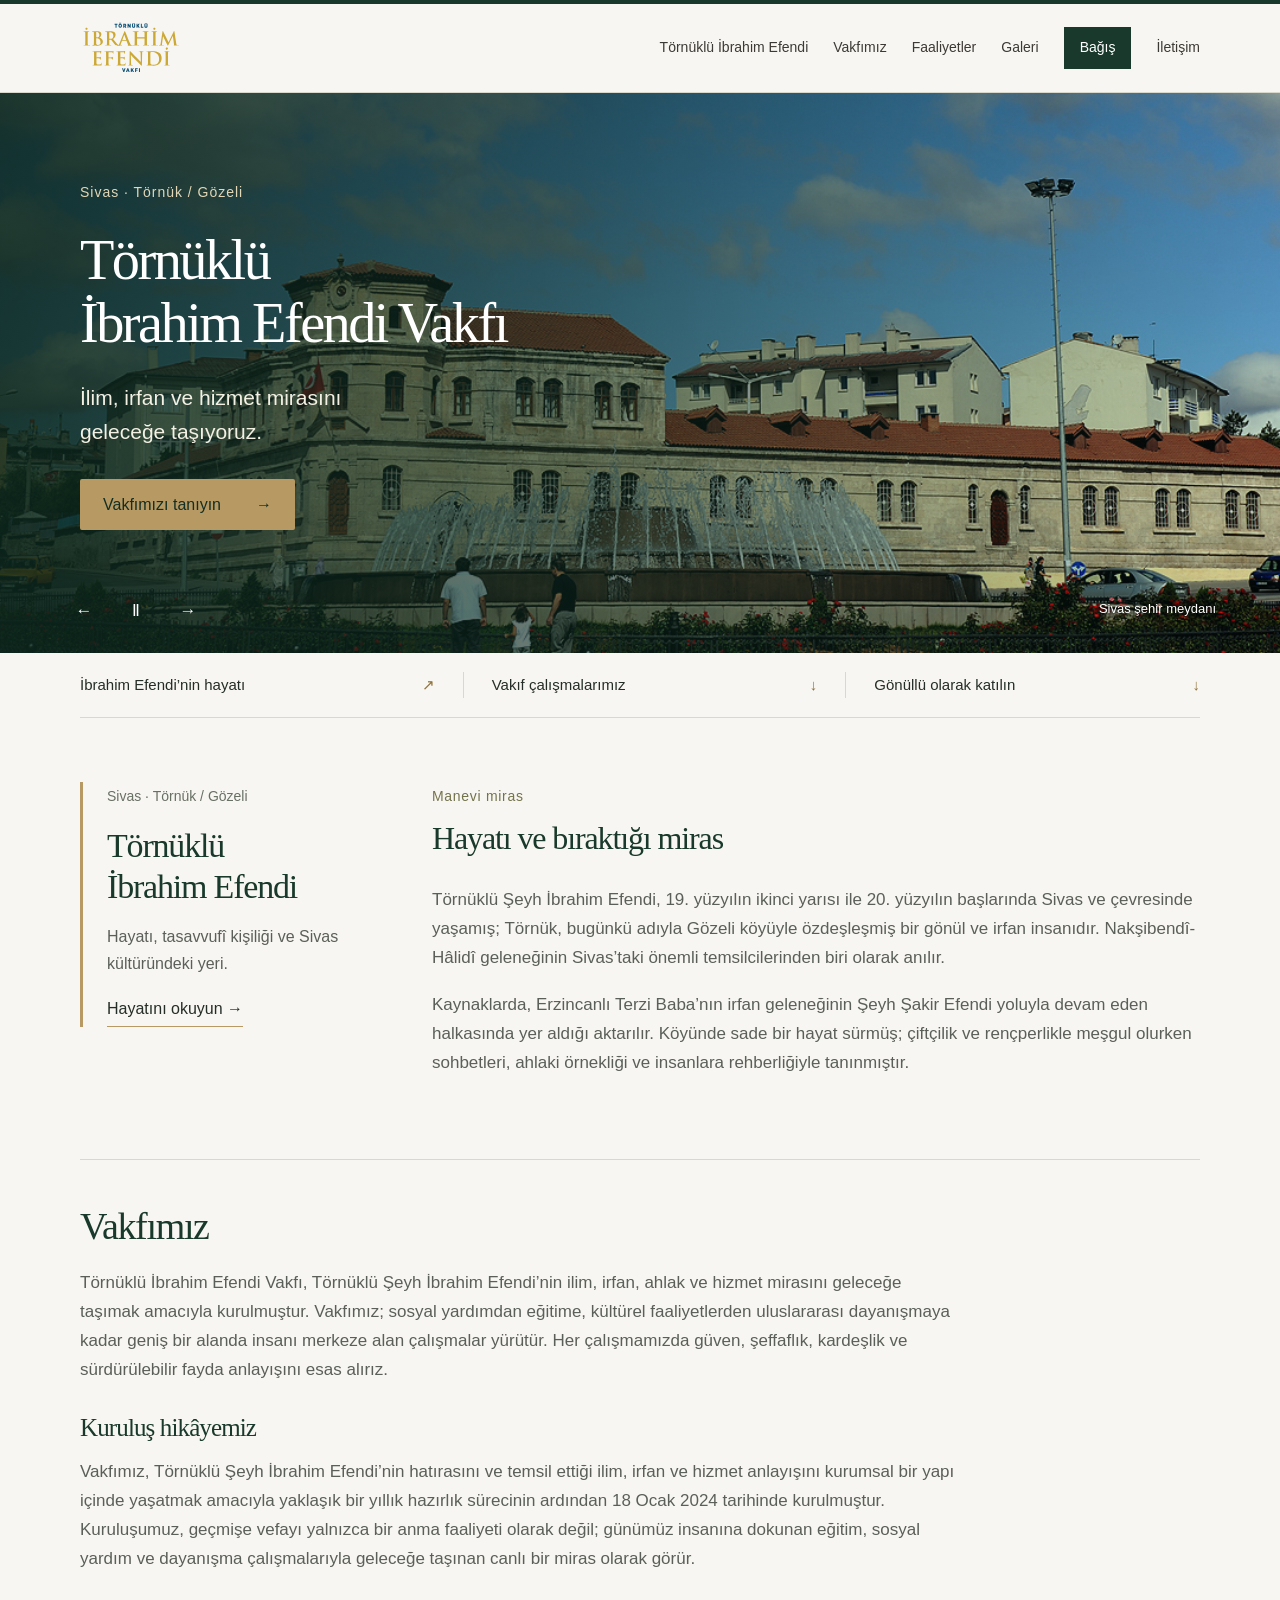
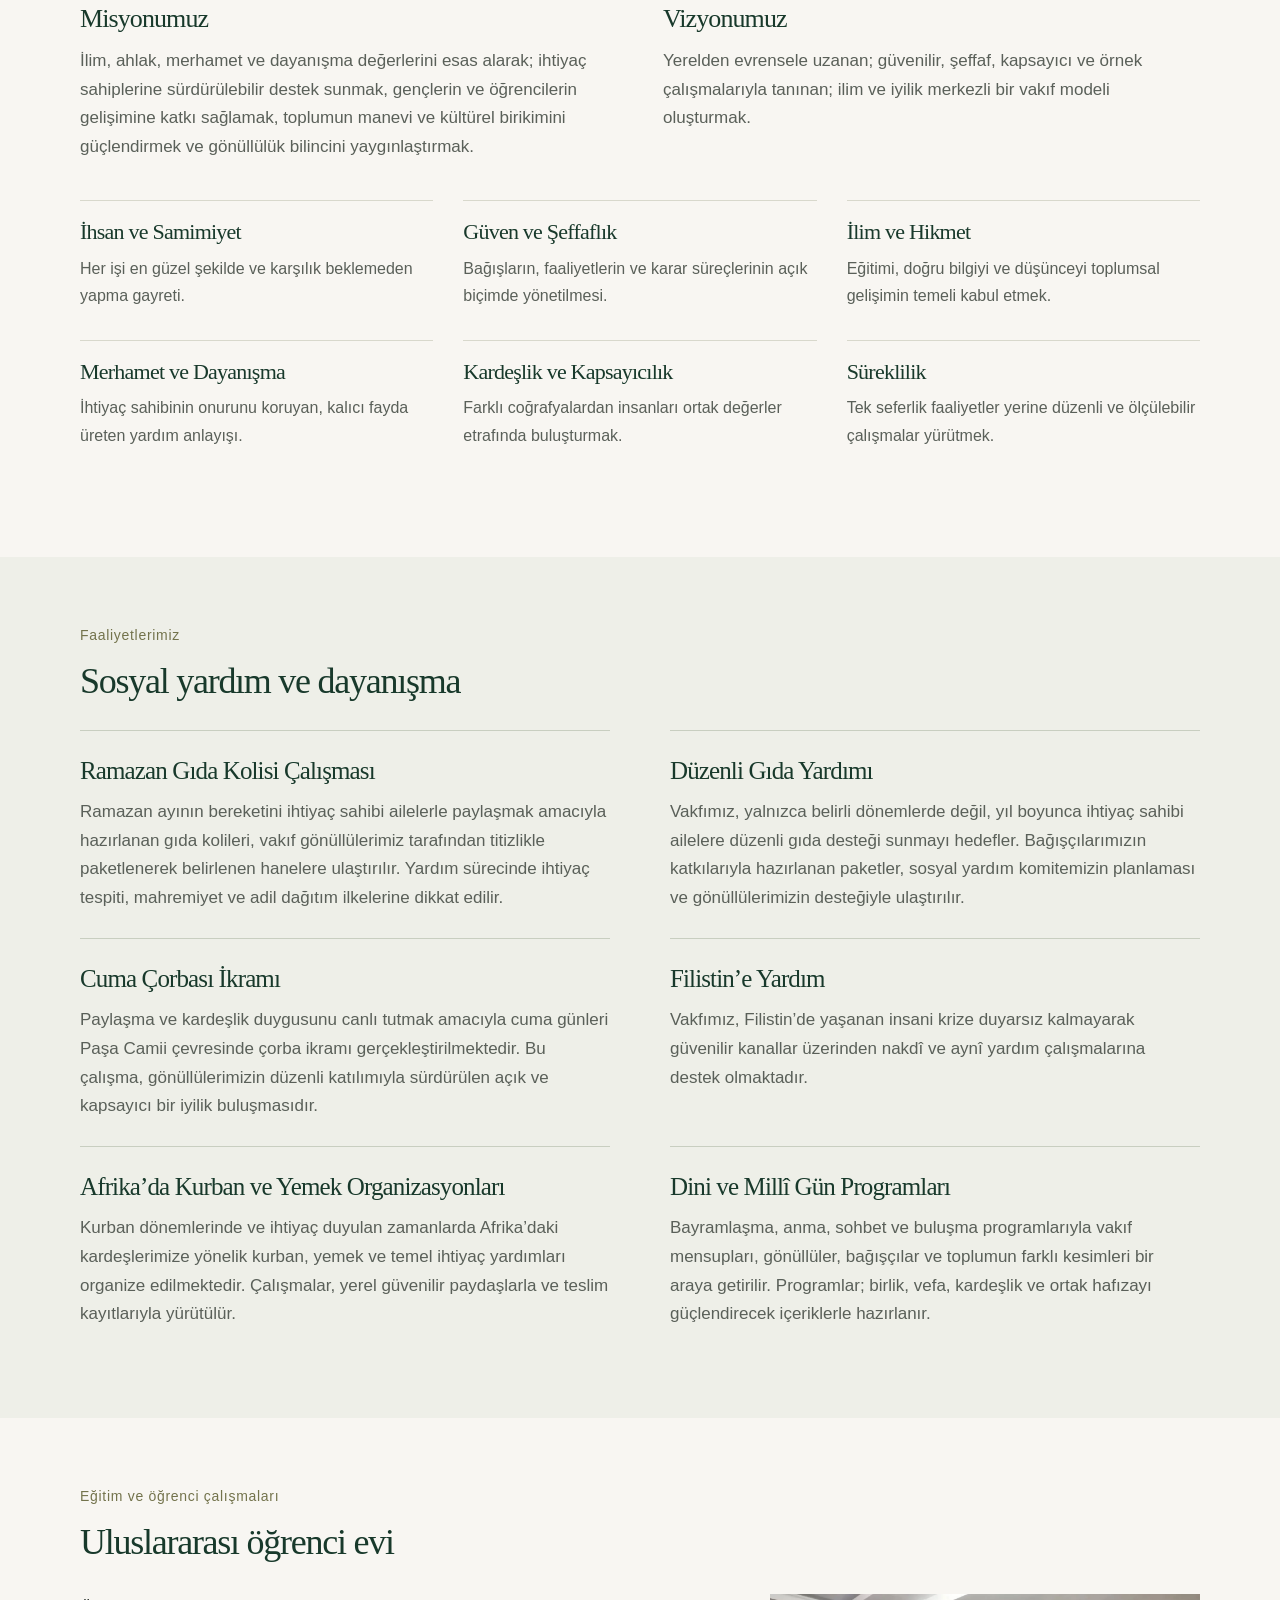
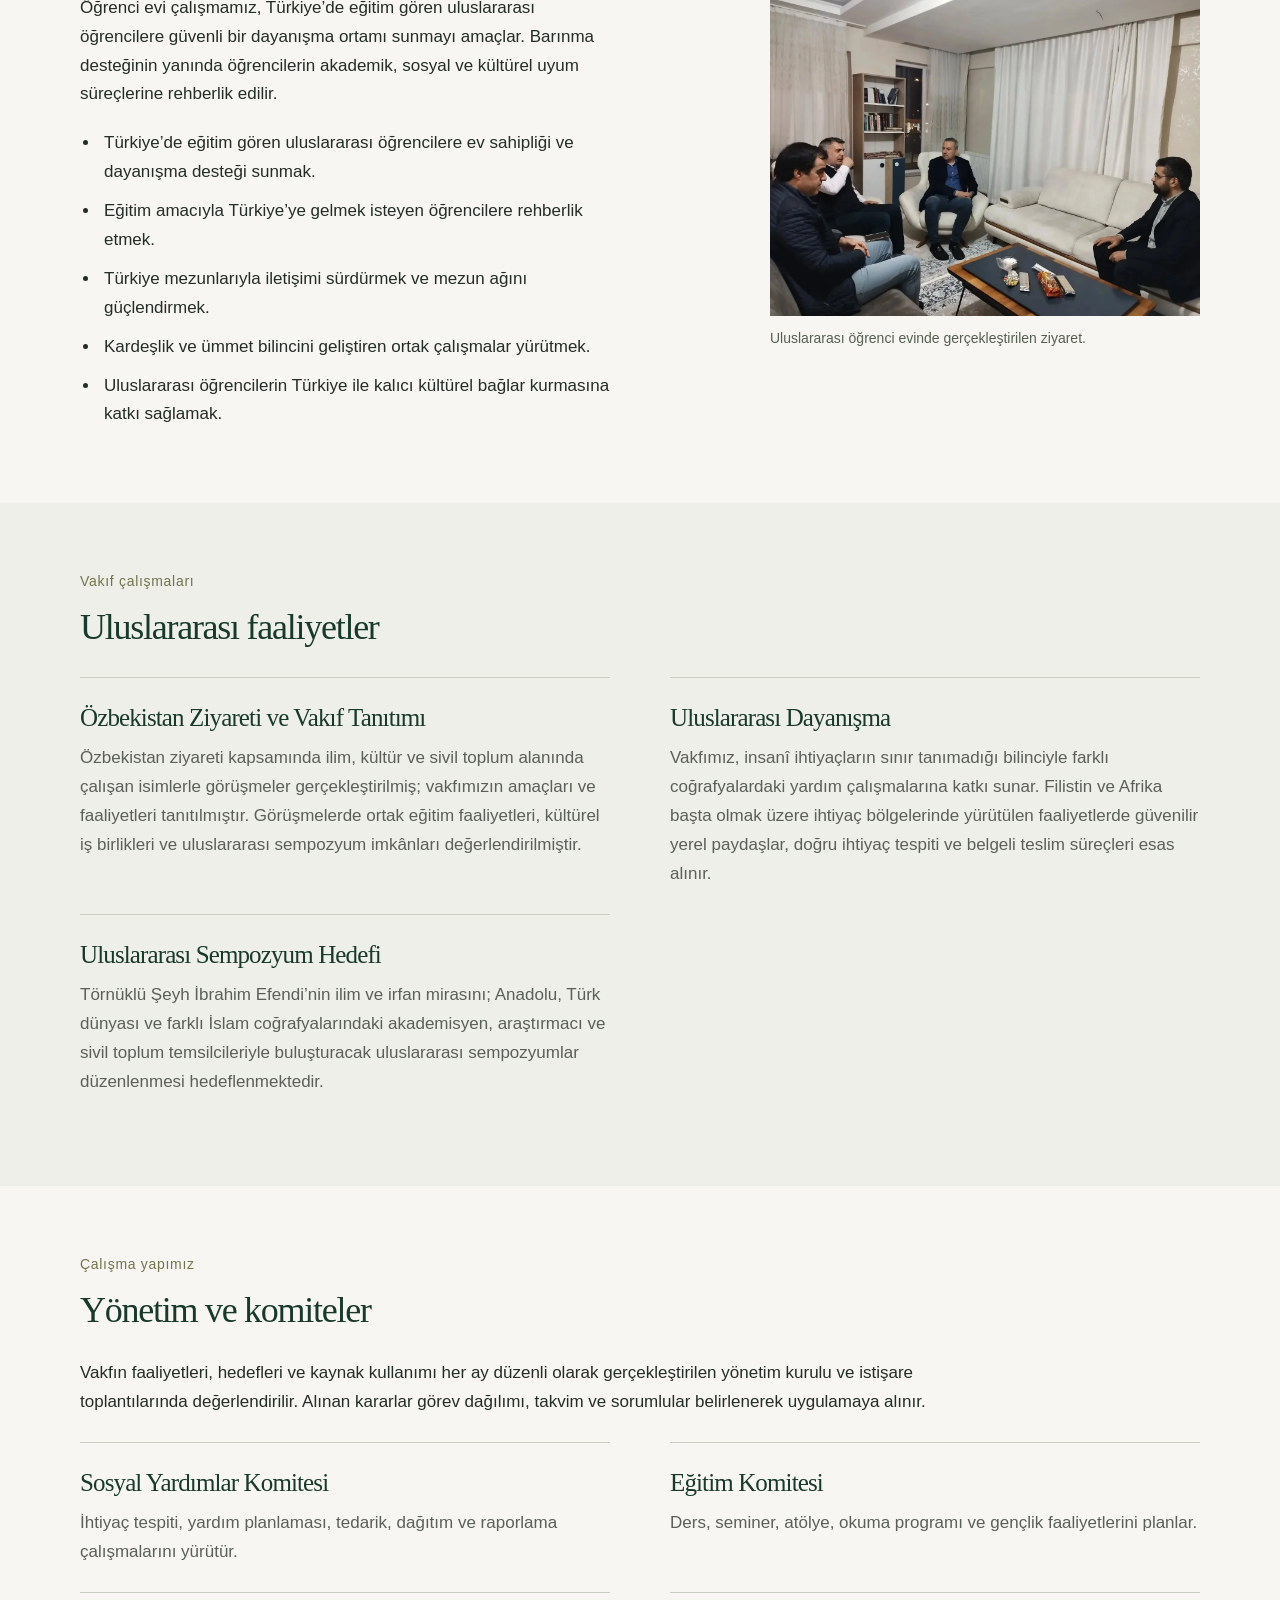
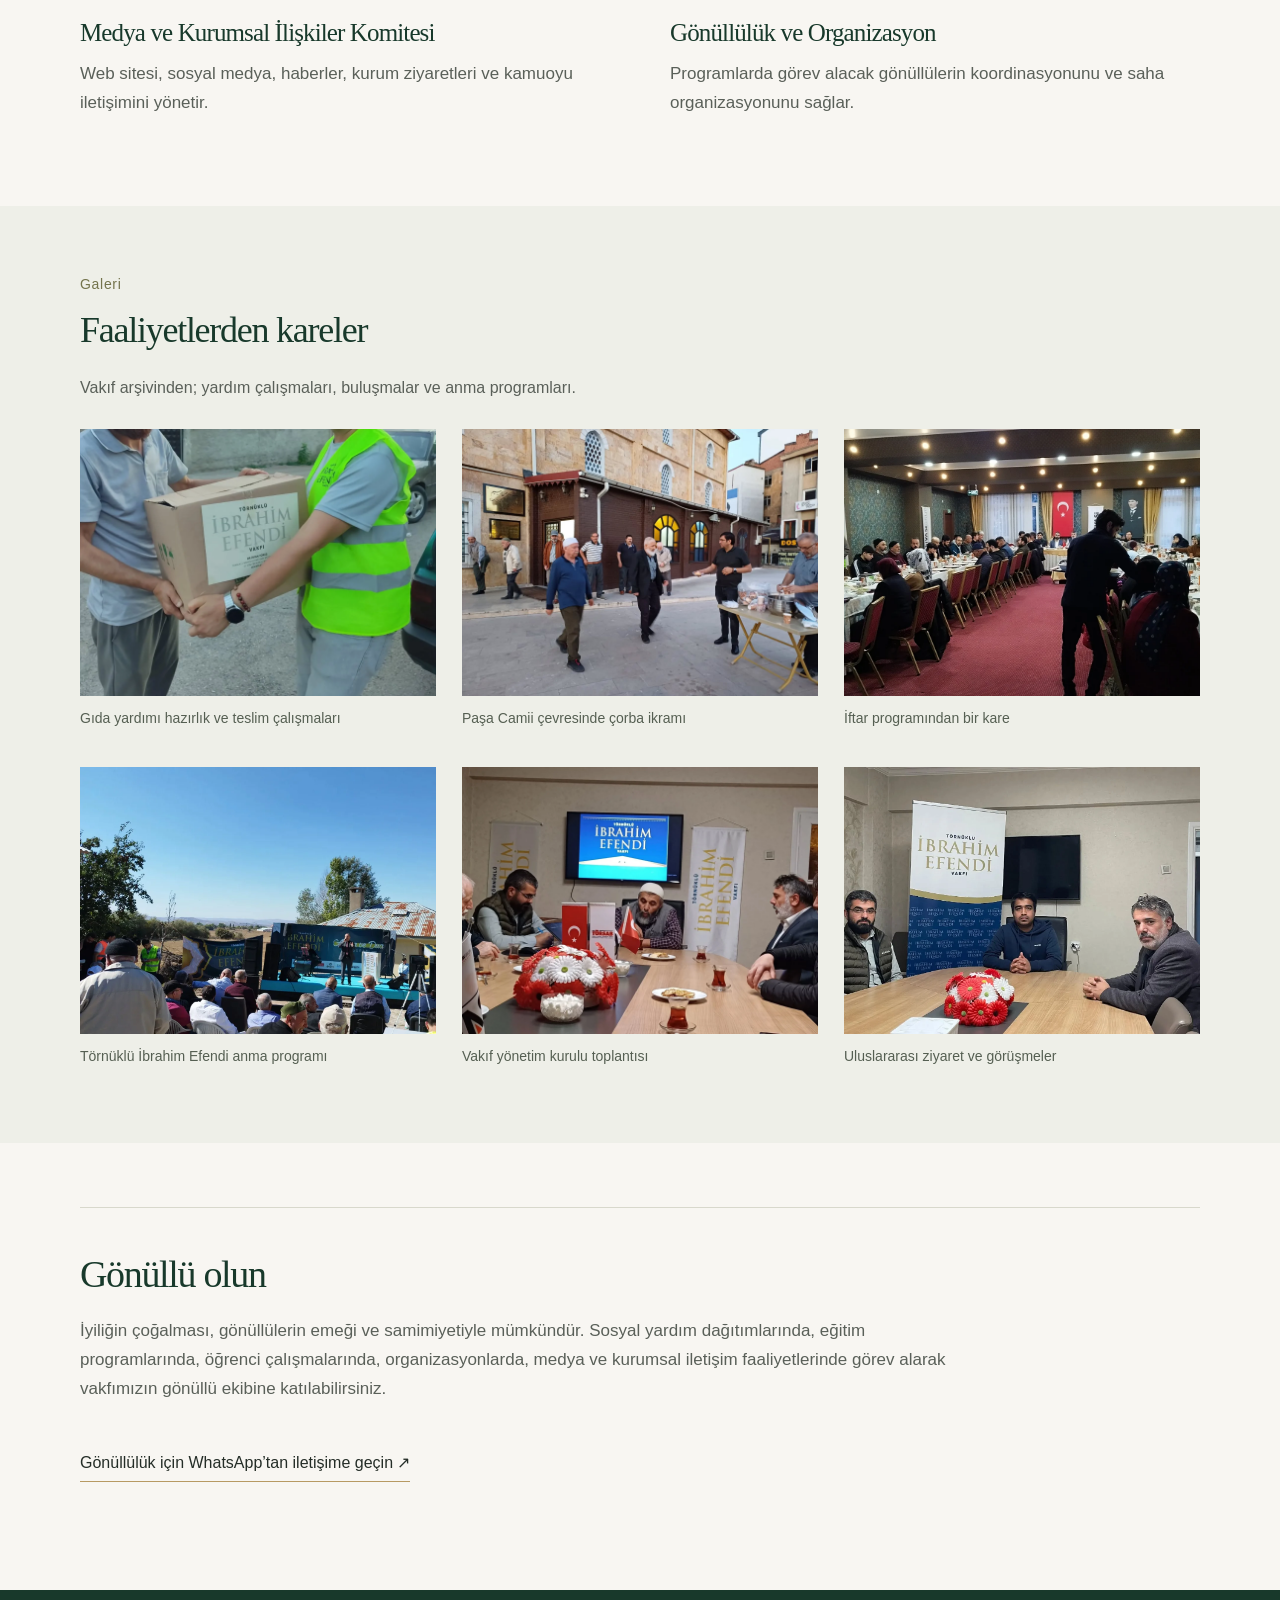
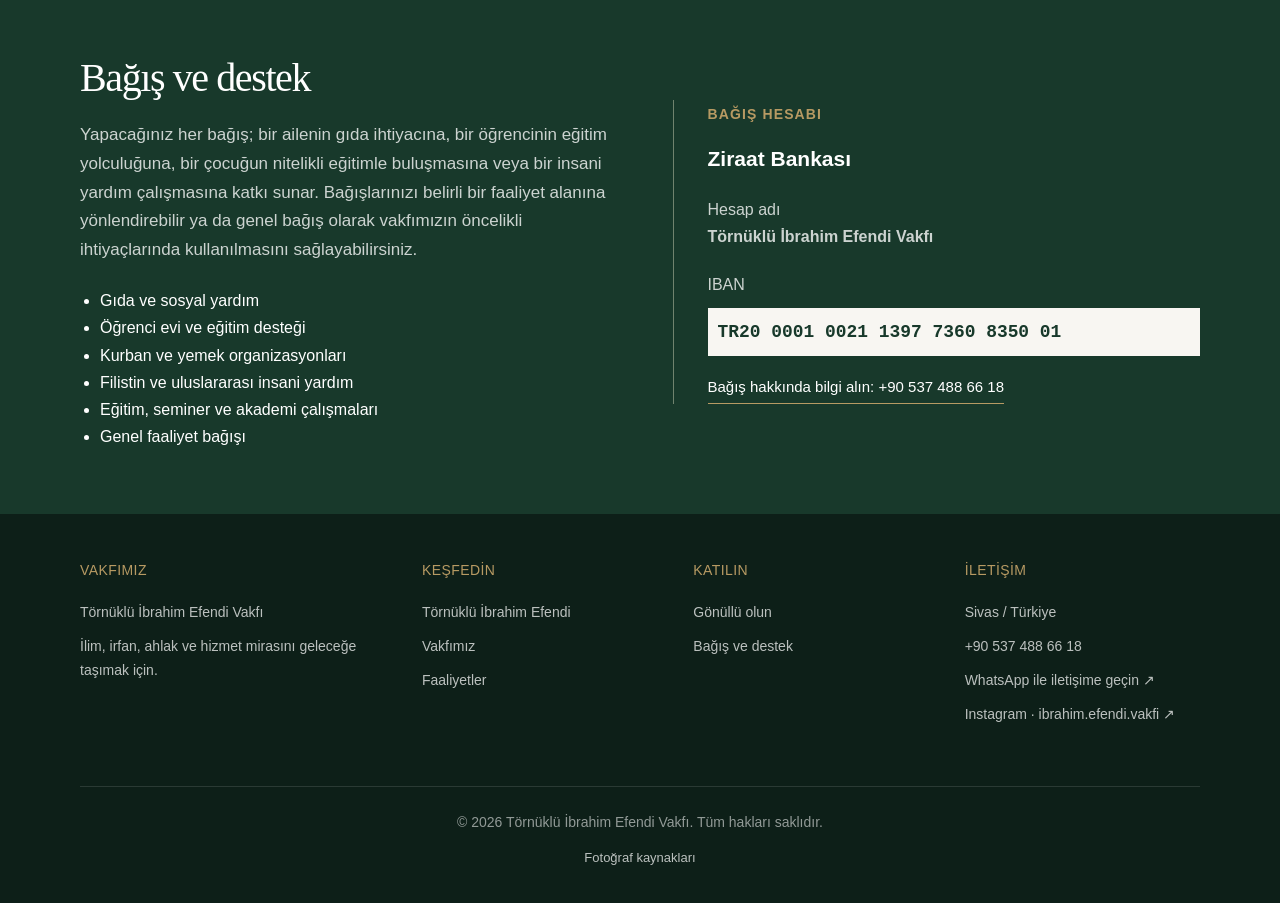
==== commit 698a47dc: "Açılış görsellerini otomatik döndür" ====
--- a/index.html
+++ b/index.html
@@ -817,7 +817,7 @@
       }
     }
   </style>
-<link rel="stylesheet" href="refinements.css?v=3">
+<link rel="stylesheet" href="refinements.css?v=4">
 </head>
 
 <body><a class="skip-link" href="#main">İçeriğe geç</a><header>
@@ -861,4 +861,4 @@
       </button>
 
     </div>
-  </header><main id="main"><section class="hero city-hero" id="anasayfa" aria-label="Vakfımızdan" aria-roledescription="slayt gösterisi"><div class="hero-slide" role="group" aria-roledescription="slayt" aria-label="1 / 3"><img class="city-image" src="sivas-meydan.jpg" alt="Sivas şehir meydanından tarihî bir görünüm" fetchpriority="high" width="1080" height="719"><div class="city-shade"></div><div class="container city-content"><p class="city-location">Sivas · Törnük / Gözeli</p><h1>Törnüklü<br>İbrahim Efendi Vakfı</h1><p class="city-intro">İlim, irfan ve hizmet mirasını<br>geleceğe taşıyoruz.</p><a class="city-button" href="#vakif">Vakfımızı tanıyın <span aria-hidden="true">→</span></a></div><span class="city-caption">Sivas şehir meydanı</span></div><div class="hero-slide" role="group" aria-roledescription="slayt" aria-label="2 / 3" hidden><img class="city-image" src="corba-ikrami.webp" alt="Paşa Camii çevresinde vakıf gönüllülerinin çorba ikramı" loading="lazy" width="1440" height="1080"><div class="city-shade"></div><div class="container city-content"><p class="city-location">Sosyal yardım ve dayanışma</p><h2>Cuma çorbası ikramı</h2><p class="city-intro">Paşa Camii çevresinde paylaşma ve kardeşlik için bir araya geliyoruz.</p><a class="city-button" href="#faaliyetler">Faaliyetlerimiz <span aria-hidden="true">→</span></a></div><span class="city-caption">Vakıf arşivinden</span></div><div class="hero-slide" role="group" aria-roledescription="slayt" aria-label="3 / 3" hidden><img class="city-image" src="egitim-bulusmasi.webp" alt="Vakıf merkezinde gerçekleştirilen eğitim ve sohbet buluşması" loading="lazy" width="1440" height="1080"><div class="city-shade"></div><div class="container city-content"><p class="city-location">Eğitim ve kültür</p><h2>Birlikte öğreniyor,<br>birlikte paylaşıyoruz.</h2><p class="city-intro">Eğitim, sohbet ve öğrenci çalışmalarıyla ilim ve irfan mirasını yaşatıyoruz.</p><a class="city-button" href="#egitim">Eğitim çalışmalarımız <span aria-hidden="true">→</span></a></div><span class="city-caption">Vakıf arşivinden</span></div><div class="hero-controls" hidden><button type="button" class="hero-prev" aria-label="Önceki görsel">←</button><div class="hero-dots" aria-label="Görsel seçimi"><button type="button" aria-label="Sivas ve vakfımız" aria-pressed="true" data-slide="0">01</button><button type="button" aria-label="Cuma çorbası ikramı" aria-pressed="false" data-slide="1">02</button><button type="button" aria-label="Eğitim buluşmaları" aria-pressed="false" data-slide="2">03</button></div><button type="button" class="hero-next" aria-label="Sonraki görsel">→</button><span class="slide-status" aria-live="polite" aria-atomic="true"></span></div></section><div class="container"><div class="opening-links"><a href="hayat.html">İbrahim Efendi’nin hayatı <span aria-hidden="true">↗</span></a><a href="#faaliyetler">Vakıf çalışmalarımız <span aria-hidden="true">↓</span></a><a href="#gonullu">Gönüllü olarak katılın <span aria-hidden="true">↓</span></a></div></div><section id="hakkinda"><div class="container about-grid"><div class="heritage-panel"><span>Sivas · Törnük / Gözeli</span><h2>Törnüklü<br>İbrahim Efendi</h2><p>Hayatı, tasavvufî kişiliği ve Sivas kültüründeki yeri.</p><a class="support-link" href="hayat.html">Hayatını okuyun →</a></div><div class="about-text"><div class="section-title"><span>Manevi miras</span><h2>Hayatı ve bıraktığı miras</h2></div><p>Törnüklü Şeyh İbrahim Efendi, 19. yüzyılın ikinci yarısı ile 20. yüzyılın başlarında Sivas ve çevresinde yaşamış; Törnük, bugünkü adıyla Gözeli köyüyle özdeşleşmiş bir gönül ve irfan insanıdır. Nakşibendî-Hâlidî geleneğinin Sivas’taki önemli temsilcilerinden biri olarak anılır.</p><p>Kaynaklarda, Erzincanlı Terzi Baba’nın irfan geleneğinin Şeyh Şakir Efendi yoluyla devam eden halkasında yer aldığı aktarılır. Köyünde sade bir hayat sürmüş; çiftçilik ve rençperlikle meşgul olurken sohbetleri, ahlaki örnekliği ve insanlara rehberliğiyle tanınmıştır.</p></div></div></section><section id="vakif" class="foundation"><div class="container"><div class="foundation-box"><h2>Vakfımız</h2><p>Törnüklü İbrahim Efendi Vakfı, Törnüklü Şeyh İbrahim Efendi’nin ilim, irfan, ahlak ve hizmet mirasını geleceğe taşımak amacıyla kurulmuştur. Vakfımız; sosyal yardımdan eğitime, kültürel faaliyetlerden uluslararası dayanışmaya kadar geniş bir alanda insanı merkeze alan çalışmalar yürütür. Her çalışmamızda güven, şeffaflık, kardeşlik ve sürdürülebilir fayda anlayışını esas alırız.</p><h3 class="subheading">Kuruluş hikâyemiz</h3><p>Vakfımız, Törnüklü Şeyh İbrahim Efendi’nin hatırasını ve temsil ettiği ilim, irfan ve hizmet anlayışını kurumsal bir yapı içinde yaşatmak amacıyla yaklaşık bir yıllık hazırlık sürecinin ardından 18 Ocak 2024 tarihinde kurulmuştur. Kuruluşumuz, geçmişe vefayı yalnızca bir anma faaliyeti olarak değil; günümüz insanına dokunan eğitim, sosyal yardım ve dayanışma çalışmalarıyla geleceğe taşınan canlı bir miras olarak görür.</p><div class="two-columns"><div><h3>Misyonumuz</h3><p>İlim, ahlak, merhamet ve dayanışma değerlerini esas alarak; ihtiyaç sahiplerine sürdürülebilir destek sunmak, gençlerin ve öğrencilerin gelişimine katkı sağlamak, toplumun manevi ve kültürel birikimini güçlendirmek ve gönüllülük bilincini yaygınlaştırmak.</p></div><div><h3>Vizyonumuz</h3><p>Yerelden evrensele uzanan; güvenilir, şeffaf, kapsayıcı ve örnek çalışmalarıyla tanınan; ilim ve iyilik merkezli bir vakıf modeli oluşturmak.</p></div></div><div class="values"><div><h3>İhsan ve Samimiyet</h3><p>Her işi en güzel şekilde ve karşılık beklemeden yapma gayreti.</p></div><div><h3>Güven ve Şeffaflık</h3><p>Bağışların, faaliyetlerin ve karar süreçlerinin açık biçimde yönetilmesi.</p></div><div><h3>İlim ve Hikmet</h3><p>Eğitimi, doğru bilgiyi ve düşünceyi toplumsal gelişimin temeli kabul etmek.</p></div><div><h3>Merhamet ve Dayanışma</h3><p>İhtiyaç sahibinin onurunu koruyan, kalıcı fayda üreten yardım anlayışı.</p></div><div><h3>Kardeşlik ve Kapsayıcılık</h3><p>Farklı coğrafyalardan insanları ortak değerler etrafında buluşturmak.</p></div><div><h3>Süreklilik</h3><p>Tek seferlik faaliyetler yerine düzenli ve ölçülebilir çalışmalar yürütmek.</p></div></div></div></div></section><section id="faaliyetler" class="activities"><div class="container"><div class="section-title"><span>Faaliyetlerimiz</span><h2>Sosyal yardım ve dayanışma</h2></div><div class="cards"><article class="card"><h3>Ramazan Gıda Kolisi Çalışması</h3><p>Ramazan ayının bereketini ihtiyaç sahibi ailelerle paylaşmak amacıyla hazırlanan gıda kolileri, vakıf gönüllülerimiz tarafından titizlikle paketlenerek belirlenen hanelere ulaştırılır. Yardım sürecinde ihtiyaç tespiti, mahremiyet ve adil dağıtım ilkelerine dikkat edilir.</p></article><article class="card"><h3>Düzenli Gıda Yardımı</h3><p>Vakfımız, yalnızca belirli dönemlerde değil, yıl boyunca ihtiyaç sahibi ailelere düzenli gıda desteği sunmayı hedefler. Bağışçılarımızın katkılarıyla hazırlanan paketler, sosyal yardım komitemizin planlaması ve gönüllülerimizin desteğiyle ulaştırılır.</p></article><article class="card"><h3>Cuma Çorbası İkramı</h3><p>Paylaşma ve kardeşlik duygusunu canlı tutmak amacıyla cuma günleri Paşa Camii çevresinde çorba ikramı gerçekleştirilmektedir. Bu çalışma, gönüllülerimizin düzenli katılımıyla sürdürülen açık ve kapsayıcı bir iyilik buluşmasıdır.</p></article><article class="card"><h3>Filistin’e Yardım</h3><p>Vakfımız, Filistin’de yaşanan insani krize duyarsız kalmayarak güvenilir kanallar üzerinden nakdî ve aynî yardım çalışmalarına destek olmaktadır.</p></article><article class="card"><h3>Afrika’da Kurban ve Yemek Organizasyonları</h3><p>Kurban dönemlerinde ve ihtiyaç duyulan zamanlarda Afrika’daki kardeşlerimize yönelik kurban, yemek ve temel ihtiyaç yardımları organize edilmektedir. Çalışmalar, yerel güvenilir paydaşlarla ve teslim kayıtlarıyla yürütülür.</p></article><article class="card"><h3>Dini ve Millî Gün Programları</h3><p>Bayramlaşma, anma, sohbet ve buluşma programlarıyla vakıf mensupları, gönüllüler, bağışçılar ve toplumun farklı kesimleri bir araya getirilir. Programlar; birlik, vefa, kardeşlik ve ortak hafızayı güçlendirecek içeriklerle hazırlanır.</p></article></div></div></section><section id="egitim"><div class="container"><div class="section-title"><span>Eğitim ve öğrenci çalışmaları</span><h2>Uluslararası öğrenci evi</h2></div><div class="two-columns"><div><p>Öğrenci evi çalışmamız, Türkiye’de eğitim gören uluslararası öğrencilere güvenli bir dayanışma ortamı sunmayı amaçlar. Barınma desteğinin yanında öğrencilerin akademik, sosyal ve kültürel uyum süreçlerine rehberlik edilir.</p><ul class="student-list"><li>Türkiye’de eğitim gören uluslararası öğrencilere ev sahipliği ve dayanışma desteği sunmak.</li><li>Eğitim amacıyla Türkiye’ye gelmek isteyen öğrencilere rehberlik etmek.</li><li>Türkiye mezunlarıyla iletişimi sürdürmek ve mezun ağını güçlendirmek.</li><li>Kardeşlik ve ümmet bilincini geliştiren ortak çalışmalar yürütmek.</li><li>Uluslararası öğrencilerin Türkiye ile kalıcı kültürel bağlar kurmasına katkı sağlamak.</li></ul></div><figure class="gallery-item"><img src="ogrenci-evi-ziyaret.webp" loading="lazy" alt="Uluslararası öğrenci evindeki görüşme ve ziyaretlerden kareler" width="1440" height="1080"><figcaption>Uluslararası öğrenci evinde gerçekleştirilen ziyaret.</figcaption></figure></div></div></section><section id="uluslararasi" class="muted-section"><div class="container"><div class="section-title"><span>Vakıf çalışmaları</span><h2>Uluslararası faaliyetler</h2></div><div class="cards"><article class="card"><h3>Özbekistan Ziyareti ve Vakıf Tanıtımı</h3><p>Özbekistan ziyareti kapsamında ilim, kültür ve sivil toplum alanında çalışan isimlerle görüşmeler gerçekleştirilmiş; vakfımızın amaçları ve faaliyetleri tanıtılmıştır. Görüşmelerde ortak eğitim faaliyetleri, kültürel iş birlikleri ve uluslararası sempozyum imkânları değerlendirilmiştir.</p></article><article class="card"><h3>Uluslararası Dayanışma</h3><p>Vakfımız, insanî ihtiyaçların sınır tanımadığı bilinciyle farklı coğrafyalardaki yardım çalışmalarına katkı sunar. Filistin ve Afrika başta olmak üzere ihtiyaç bölgelerinde yürütülen faaliyetlerde güvenilir yerel paydaşlar, doğru ihtiyaç tespiti ve belgeli teslim süreçleri esas alınır.</p></article><article class="card"><h3>Uluslararası Sempozyum Hedefi</h3><p>Törnüklü Şeyh İbrahim Efendi’nin ilim ve irfan mirasını; Anadolu, Türk dünyası ve farklı İslam coğrafyalarındaki akademisyen, araştırmacı ve sivil toplum temsilcileriyle buluşturacak uluslararası sempozyumlar düzenlenmesi hedeflenmektedir.</p></article></div></div></section><section id="yonetim"><div class="container"><div class="section-title"><span>Çalışma yapımız</span><h2>Yönetim ve komiteler</h2></div><div class="section-intro"><p>Vakfın faaliyetleri, hedefleri ve kaynak kullanımı her ay düzenli olarak gerçekleştirilen yönetim kurulu ve istişare toplantılarında değerlendirilir. Alınan kararlar görev dağılımı, takvim ve sorumlular belirlenerek uygulamaya alınır.</p></div><div class="cards"><article class="card"><h3>Sosyal Yardımlar Komitesi</h3><p>İhtiyaç tespiti, yardım planlaması, tedarik, dağıtım ve raporlama çalışmalarını yürütür.</p></article><article class="card"><h3>Eğitim Komitesi</h3><p>Ders, seminer, atölye, okuma programı ve gençlik faaliyetlerini planlar.</p></article><article class="card"><h3>Medya ve Kurumsal İlişkiler Komitesi</h3><p>Web sitesi, sosyal medya, haberler, kurum ziyaretleri ve kamuoyu iletişimini yönetir.</p></article><article class="card"><h3>Gönüllülük ve Organizasyon</h3><p>Programlarda görev alacak gönüllülerin koordinasyonunu ve saha organizasyonunu sağlar.</p></article></div></div></section><section id="galeri" class="muted-section"><div class="container"><div class="section-title"><span>Galeri</span><h2>Faaliyetlerden kareler</h2></div><p class="archive-intro">Vakıf arşivinden; yardım çalışmaları, buluşmalar ve anma programları.</p><div class="gallery-grid"><figure class="gallery-item"><a href="gida-yardimi.webp" target="_blank" rel="noopener noreferrer" aria-label="Gıda yardımı hazırlık ve teslim çalışmaları — fotoğrafı büyük aç"><img src="gida-yardimi.webp" alt="Gıda yardımı hazırlık ve teslim çalışmaları" loading="lazy" width="1440" height="1080"></a><figcaption>Gıda yardımı hazırlık ve teslim çalışmaları</figcaption></figure><figure class="gallery-item"><a href="corba-ikrami.webp" target="_blank" rel="noopener noreferrer" aria-label="Paşa Camii çevresinde çorba ikramı — fotoğrafı büyük aç"><img src="corba-ikrami.webp" alt="Paşa Camii çevresinde çorba ikramı" loading="lazy" width="1440" height="1080"></a><figcaption>Paşa Camii çevresinde çorba ikramı</figcaption></figure><figure class="gallery-item"><a href="iftar-programi.webp" target="_blank" rel="noopener noreferrer" aria-label="İftar programından bir kare — fotoğrafı büyük aç"><img src="iftar-programi.webp" alt="İftar programından bir kare" loading="lazy" width="1600" height="720"></a><figcaption>İftar programından bir kare</figcaption></figure><figure class="gallery-item"><a href="anma-programi.webp" target="_blank" rel="noopener noreferrer" aria-label="Törnüklü İbrahim Efendi anma programı — fotoğrafı büyük aç"><img src="anma-programi.webp" alt="Törnüklü İbrahim Efendi anma programı" loading="lazy" width="1200" height="1200"></a><figcaption>Törnüklü İbrahim Efendi anma programı</figcaption></figure><figure class="gallery-item"><a href="yonetim-toplantisi.webp" target="_blank" rel="noopener noreferrer" aria-label="Vakıf yönetim kurulu toplantısı — fotoğrafı büyük aç"><img src="yonetim-toplantisi.webp" alt="Vakıf yönetim kurulu toplantısı" loading="lazy" width="1440" height="1080"></a><figcaption>Vakıf yönetim kurulu toplantısı</figcaption></figure><figure class="gallery-item"><a href="uluslararasi-ziyaret.webp" target="_blank" rel="noopener noreferrer" aria-label="Uluslararası ziyaret ve görüşmeler — fotoğrafı büyük aç"><img src="uluslararasi-ziyaret.webp" alt="Uluslararası ziyaret ve görüşmeler" loading="lazy" width="1439" height="917"></a><figcaption>Uluslararası ziyaret ve görüşmeler</figcaption></figure></div></div></section><section id="gonullu"><div class="container foundation-box"><h2>Gönüllü olun</h2><p>İyiliğin çoğalması, gönüllülerin emeği ve samimiyetiyle mümkündür. Sosyal yardım dağıtımlarında, eğitim programlarında, öğrenci çalışmalarında, organizasyonlarda, medya ve kurumsal iletişim faaliyetlerinde görev alarak vakfımızın gönüllü ekibine katılabilirsiniz.</p><a class="support-link" href="https://wa.me/905374886618" target="_blank" rel="noopener noreferrer">Gönüllülük için WhatsApp’tan iletişime geçin ↗</a></div></section><section id="bagis" class="donation"><div class="container donation-box"><div><h2>Bağış ve destek</h2><p>Yapacağınız her bağış; bir ailenin gıda ihtiyacına, bir öğrencinin eğitim yolculuğuna, bir çocuğun nitelikli eğitimle buluşmasına veya bir insani yardım çalışmasına katkı sunar. Bağışlarınızı belirli bir faaliyet alanına yönlendirebilir ya da genel bağış olarak vakfımızın öncelikli ihtiyaçlarında kullanılmasını sağlayabilirsiniz.</p><ul><li>Gıda ve sosyal yardım</li><li>Öğrenci evi ve eğitim desteği</li><li>Kurban ve yemek organizasyonları</li><li>Filistin ve uluslararası insani yardım</li><li>Eğitim, seminer ve akademi çalışmaları</li><li>Genel faaliyet bağışı</li></ul></div><div class="iban"><small>BAĞIŞ HESABI</small><strong>Ziraat Bankası</strong><p>Hesap adı<br><b>Törnüklü İbrahim Efendi Vakfı</b></p><p><label for="donation-iban">IBAN</label></p><input id="donation-iban" class="iban-number" aria-label="Bağış IBAN numarası" type="text" readonly value="TR20 0001 0021 1397 7360 8350 01"><a class="support-link" href="tel:+905374886618">Bağış hakkında bilgi alın: +90 537 488 66 18</a></div></div></section></main><footer id="iletisim"><div class="container"><div class="footer-grid"><div><h4>Vakfımız</h4><p>Törnüklü İbrahim Efendi Vakfı</p><p>İlim, irfan, ahlak ve hizmet mirasını geleceğe taşımak için.</p></div><div><h4>Keşfedin</h4><a href="hayat.html">Törnüklü İbrahim Efendi</a><a href="index.html#vakif">Vakfımız</a><a href="index.html#faaliyetler">Faaliyetler</a></div><div><h4>Katılın</h4><a href="index.html#gonullu">Gönüllü olun</a><a href="index.html#bagis">Bağış ve destek</a></div><div><h4>İletişim</h4><p>Sivas / Türkiye</p><a href="tel:+905374886618">+90 537 488 66 18</a><a href="https://wa.me/905374886618" target="_blank" rel="noopener noreferrer">WhatsApp ile iletişime geçin ↗</a><a href="https://www.instagram.com/ibrahim.efendi.vakfi" target="_blank" rel="noopener noreferrer">Instagram · ibrahim.efendi.vakfi ↗</a></div></div><div class="copyright">© 2026 Törnüklü İbrahim Efendi Vakfı. Tüm hakları saklıdır.<br><a class="photo-credit" href="fotograf-kaynaklari.html">Fotoğraf kaynakları</a></div></div></footer><script src="site.js?v=3" defer></script></body></html>+  </header><main id="main"><section class="hero city-hero" id="anasayfa" aria-label="Vakfımızdan" aria-roledescription="slayt gösterisi"><div class="hero-slide" role="group" aria-roledescription="slayt" aria-label="1 / 3"><img class="city-image" src="sivas-meydan.jpg" alt="Sivas şehir meydanından tarihî bir görünüm" fetchpriority="high" width="1080" height="719"><div class="city-shade"></div><div class="container city-content"><p class="city-location">Sivas · Törnük / Gözeli</p><h1>Törnüklü<br>İbrahim Efendi Vakfı</h1><p class="city-intro">İlim, irfan ve hizmet mirasını<br>geleceğe taşıyoruz.</p><a class="city-button" href="#vakif">Vakfımızı tanıyın <span aria-hidden="true">→</span></a></div><span class="city-caption">Sivas şehir meydanı</span></div><div class="hero-slide" role="group" aria-roledescription="slayt" aria-label="2 / 3" hidden><img class="city-image" src="corba-ikrami.webp" alt="Paşa Camii çevresinde vakıf gönüllülerinin çorba ikramı" loading="lazy" width="1440" height="1080"><div class="city-shade"></div><div class="container city-content"><p class="city-location">Sosyal yardım ve dayanışma</p><h2>Cuma çorbası ikramı</h2><p class="city-intro">Paşa Camii çevresinde paylaşma ve kardeşlik için bir araya geliyoruz.</p><a class="city-button" href="#faaliyetler">Faaliyetlerimiz <span aria-hidden="true">→</span></a></div><span class="city-caption">Vakıf arşivinden</span></div><div class="hero-slide" role="group" aria-roledescription="slayt" aria-label="3 / 3" hidden><img class="city-image" src="egitim-bulusmasi.webp" alt="Vakıf merkezinde gerçekleştirilen eğitim ve sohbet buluşması" loading="lazy" width="1440" height="1080"><div class="city-shade"></div><div class="container city-content"><p class="city-location">Eğitim ve kültür</p><h2>Birlikte öğreniyor,<br>birlikte paylaşıyoruz.</h2><p class="city-intro">Eğitim, sohbet ve öğrenci çalışmalarıyla ilim ve irfan mirasını yaşatıyoruz.</p><a class="city-button" href="#egitim">Eğitim çalışmalarımız <span aria-hidden="true">→</span></a></div><span class="city-caption">Vakıf arşivinden</span></div><div class="hero-controls" hidden><button type="button" class="hero-prev" aria-label="Önceki görsel">←</button><button type="button" class="hero-play" aria-label="Otomatik geçişi durdur">Ⅱ</button><button type="button" class="hero-next" aria-label="Sonraki görsel">→</button><span class="slide-status" aria-live="polite" aria-atomic="true"></span></div></section><div class="container"><div class="opening-links"><a href="hayat.html">İbrahim Efendi’nin hayatı <span aria-hidden="true">↗</span></a><a href="#faaliyetler">Vakıf çalışmalarımız <span aria-hidden="true">↓</span></a><a href="#gonullu">Gönüllü olarak katılın <span aria-hidden="true">↓</span></a></div></div><section id="hakkinda"><div class="container about-grid"><div class="heritage-panel"><span>Sivas · Törnük / Gözeli</span><h2>Törnüklü<br>İbrahim Efendi</h2><p>Hayatı, tasavvufî kişiliği ve Sivas kültüründeki yeri.</p><a class="support-link" href="hayat.html">Hayatını okuyun →</a></div><div class="about-text"><div class="section-title"><span>Manevi miras</span><h2>Hayatı ve bıraktığı miras</h2></div><p>Törnüklü Şeyh İbrahim Efendi, 19. yüzyılın ikinci yarısı ile 20. yüzyılın başlarında Sivas ve çevresinde yaşamış; Törnük, bugünkü adıyla Gözeli köyüyle özdeşleşmiş bir gönül ve irfan insanıdır. Nakşibendî-Hâlidî geleneğinin Sivas’taki önemli temsilcilerinden biri olarak anılır.</p><p>Kaynaklarda, Erzincanlı Terzi Baba’nın irfan geleneğinin Şeyh Şakir Efendi yoluyla devam eden halkasında yer aldığı aktarılır. Köyünde sade bir hayat sürmüş; çiftçilik ve rençperlikle meşgul olurken sohbetleri, ahlaki örnekliği ve insanlara rehberliğiyle tanınmıştır.</p></div></div></section><section id="vakif" class="foundation"><div class="container"><div class="foundation-box"><h2>Vakfımız</h2><p>Törnüklü İbrahim Efendi Vakfı, Törnüklü Şeyh İbrahim Efendi’nin ilim, irfan, ahlak ve hizmet mirasını geleceğe taşımak amacıyla kurulmuştur. Vakfımız; sosyal yardımdan eğitime, kültürel faaliyetlerden uluslararası dayanışmaya kadar geniş bir alanda insanı merkeze alan çalışmalar yürütür. Her çalışmamızda güven, şeffaflık, kardeşlik ve sürdürülebilir fayda anlayışını esas alırız.</p><h3 class="subheading">Kuruluş hikâyemiz</h3><p>Vakfımız, Törnüklü Şeyh İbrahim Efendi’nin hatırasını ve temsil ettiği ilim, irfan ve hizmet anlayışını kurumsal bir yapı içinde yaşatmak amacıyla yaklaşık bir yıllık hazırlık sürecinin ardından 18 Ocak 2024 tarihinde kurulmuştur. Kuruluşumuz, geçmişe vefayı yalnızca bir anma faaliyeti olarak değil; günümüz insanına dokunan eğitim, sosyal yardım ve dayanışma çalışmalarıyla geleceğe taşınan canlı bir miras olarak görür.</p><div class="two-columns"><div><h3>Misyonumuz</h3><p>İlim, ahlak, merhamet ve dayanışma değerlerini esas alarak; ihtiyaç sahiplerine sürdürülebilir destek sunmak, gençlerin ve öğrencilerin gelişimine katkı sağlamak, toplumun manevi ve kültürel birikimini güçlendirmek ve gönüllülük bilincini yaygınlaştırmak.</p></div><div><h3>Vizyonumuz</h3><p>Yerelden evrensele uzanan; güvenilir, şeffaf, kapsayıcı ve örnek çalışmalarıyla tanınan; ilim ve iyilik merkezli bir vakıf modeli oluşturmak.</p></div></div><div class="values"><div><h3>İhsan ve Samimiyet</h3><p>Her işi en güzel şekilde ve karşılık beklemeden yapma gayreti.</p></div><div><h3>Güven ve Şeffaflık</h3><p>Bağışların, faaliyetlerin ve karar süreçlerinin açık biçimde yönetilmesi.</p></div><div><h3>İlim ve Hikmet</h3><p>Eğitimi, doğru bilgiyi ve düşünceyi toplumsal gelişimin temeli kabul etmek.</p></div><div><h3>Merhamet ve Dayanışma</h3><p>İhtiyaç sahibinin onurunu koruyan, kalıcı fayda üreten yardım anlayışı.</p></div><div><h3>Kardeşlik ve Kapsayıcılık</h3><p>Farklı coğrafyalardan insanları ortak değerler etrafında buluşturmak.</p></div><div><h3>Süreklilik</h3><p>Tek seferlik faaliyetler yerine düzenli ve ölçülebilir çalışmalar yürütmek.</p></div></div></div></div></section><section id="faaliyetler" class="activities"><div class="container"><div class="section-title"><span>Faaliyetlerimiz</span><h2>Sosyal yardım ve dayanışma</h2></div><div class="cards"><article class="card"><h3>Ramazan Gıda Kolisi Çalışması</h3><p>Ramazan ayının bereketini ihtiyaç sahibi ailelerle paylaşmak amacıyla hazırlanan gıda kolileri, vakıf gönüllülerimiz tarafından titizlikle paketlenerek belirlenen hanelere ulaştırılır. Yardım sürecinde ihtiyaç tespiti, mahremiyet ve adil dağıtım ilkelerine dikkat edilir.</p></article><article class="card"><h3>Düzenli Gıda Yardımı</h3><p>Vakfımız, yalnızca belirli dönemlerde değil, yıl boyunca ihtiyaç sahibi ailelere düzenli gıda desteği sunmayı hedefler. Bağışçılarımızın katkılarıyla hazırlanan paketler, sosyal yardım komitemizin planlaması ve gönüllülerimizin desteğiyle ulaştırılır.</p></article><article class="card"><h3>Cuma Çorbası İkramı</h3><p>Paylaşma ve kardeşlik duygusunu canlı tutmak amacıyla cuma günleri Paşa Camii çevresinde çorba ikramı gerçekleştirilmektedir. Bu çalışma, gönüllülerimizin düzenli katılımıyla sürdürülen açık ve kapsayıcı bir iyilik buluşmasıdır.</p></article><article class="card"><h3>Filistin’e Yardım</h3><p>Vakfımız, Filistin’de yaşanan insani krize duyarsız kalmayarak güvenilir kanallar üzerinden nakdî ve aynî yardım çalışmalarına destek olmaktadır.</p></article><article class="card"><h3>Afrika’da Kurban ve Yemek Organizasyonları</h3><p>Kurban dönemlerinde ve ihtiyaç duyulan zamanlarda Afrika’daki kardeşlerimize yönelik kurban, yemek ve temel ihtiyaç yardımları organize edilmektedir. Çalışmalar, yerel güvenilir paydaşlarla ve teslim kayıtlarıyla yürütülür.</p></article><article class="card"><h3>Dini ve Millî Gün Programları</h3><p>Bayramlaşma, anma, sohbet ve buluşma programlarıyla vakıf mensupları, gönüllüler, bağışçılar ve toplumun farklı kesimleri bir araya getirilir. Programlar; birlik, vefa, kardeşlik ve ortak hafızayı güçlendirecek içeriklerle hazırlanır.</p></article></div></div></section><section id="egitim"><div class="container"><div class="section-title"><span>Eğitim ve öğrenci çalışmaları</span><h2>Uluslararası öğrenci evi</h2></div><div class="two-columns"><div><p>Öğrenci evi çalışmamız, Türkiye’de eğitim gören uluslararası öğrencilere güvenli bir dayanışma ortamı sunmayı amaçlar. Barınma desteğinin yanında öğrencilerin akademik, sosyal ve kültürel uyum süreçlerine rehberlik edilir.</p><ul class="student-list"><li>Türkiye’de eğitim gören uluslararası öğrencilere ev sahipliği ve dayanışma desteği sunmak.</li><li>Eğitim amacıyla Türkiye’ye gelmek isteyen öğrencilere rehberlik etmek.</li><li>Türkiye mezunlarıyla iletişimi sürdürmek ve mezun ağını güçlendirmek.</li><li>Kardeşlik ve ümmet bilincini geliştiren ortak çalışmalar yürütmek.</li><li>Uluslararası öğrencilerin Türkiye ile kalıcı kültürel bağlar kurmasına katkı sağlamak.</li></ul></div><figure class="gallery-item"><img src="ogrenci-evi-ziyaret.webp" loading="lazy" alt="Uluslararası öğrenci evindeki görüşme ve ziyaretlerden kareler" width="1440" height="1080"><figcaption>Uluslararası öğrenci evinde gerçekleştirilen ziyaret.</figcaption></figure></div></div></section><section id="uluslararasi" class="muted-section"><div class="container"><div class="section-title"><span>Vakıf çalışmaları</span><h2>Uluslararası faaliyetler</h2></div><div class="cards"><article class="card"><h3>Özbekistan Ziyareti ve Vakıf Tanıtımı</h3><p>Özbekistan ziyareti kapsamında ilim, kültür ve sivil toplum alanında çalışan isimlerle görüşmeler gerçekleştirilmiş; vakfımızın amaçları ve faaliyetleri tanıtılmıştır. Görüşmelerde ortak eğitim faaliyetleri, kültürel iş birlikleri ve uluslararası sempozyum imkânları değerlendirilmiştir.</p></article><article class="card"><h3>Uluslararası Dayanışma</h3><p>Vakfımız, insanî ihtiyaçların sınır tanımadığı bilinciyle farklı coğrafyalardaki yardım çalışmalarına katkı sunar. Filistin ve Afrika başta olmak üzere ihtiyaç bölgelerinde yürütülen faaliyetlerde güvenilir yerel paydaşlar, doğru ihtiyaç tespiti ve belgeli teslim süreçleri esas alınır.</p></article><article class="card"><h3>Uluslararası Sempozyum Hedefi</h3><p>Törnüklü Şeyh İbrahim Efendi’nin ilim ve irfan mirasını; Anadolu, Türk dünyası ve farklı İslam coğrafyalarındaki akademisyen, araştırmacı ve sivil toplum temsilcileriyle buluşturacak uluslararası sempozyumlar düzenlenmesi hedeflenmektedir.</p></article></div></div></section><section id="yonetim"><div class="container"><div class="section-title"><span>Çalışma yapımız</span><h2>Yönetim ve komiteler</h2></div><div class="section-intro"><p>Vakfın faaliyetleri, hedefleri ve kaynak kullanımı her ay düzenli olarak gerçekleştirilen yönetim kurulu ve istişare toplantılarında değerlendirilir. Alınan kararlar görev dağılımı, takvim ve sorumlular belirlenerek uygulamaya alınır.</p></div><div class="cards"><article class="card"><h3>Sosyal Yardımlar Komitesi</h3><p>İhtiyaç tespiti, yardım planlaması, tedarik, dağıtım ve raporlama çalışmalarını yürütür.</p></article><article class="card"><h3>Eğitim Komitesi</h3><p>Ders, seminer, atölye, okuma programı ve gençlik faaliyetlerini planlar.</p></article><article class="card"><h3>Medya ve Kurumsal İlişkiler Komitesi</h3><p>Web sitesi, sosyal medya, haberler, kurum ziyaretleri ve kamuoyu iletişimini yönetir.</p></article><article class="card"><h3>Gönüllülük ve Organizasyon</h3><p>Programlarda görev alacak gönüllülerin koordinasyonunu ve saha organizasyonunu sağlar.</p></article></div></div></section><section id="galeri" class="muted-section"><div class="container"><div class="section-title"><span>Galeri</span><h2>Faaliyetlerden kareler</h2></div><p class="archive-intro">Vakıf arşivinden; yardım çalışmaları, buluşmalar ve anma programları.</p><div class="gallery-grid"><figure class="gallery-item"><a href="gida-yardimi.webp" target="_blank" rel="noopener noreferrer" aria-label="Gıda yardımı hazırlık ve teslim çalışmaları — fotoğrafı büyük aç"><img src="gida-yardimi.webp" alt="Gıda yardımı hazırlık ve teslim çalışmaları" loading="lazy" width="1440" height="1080"></a><figcaption>Gıda yardımı hazırlık ve teslim çalışmaları</figcaption></figure><figure class="gallery-item"><a href="corba-ikrami.webp" target="_blank" rel="noopener noreferrer" aria-label="Paşa Camii çevresinde çorba ikramı — fotoğrafı büyük aç"><img src="corba-ikrami.webp" alt="Paşa Camii çevresinde çorba ikramı" loading="lazy" width="1440" height="1080"></a><figcaption>Paşa Camii çevresinde çorba ikramı</figcaption></figure><figure class="gallery-item"><a href="iftar-programi.webp" target="_blank" rel="noopener noreferrer" aria-label="İftar programından bir kare — fotoğrafı büyük aç"><img src="iftar-programi.webp" alt="İftar programından bir kare" loading="lazy" width="1600" height="720"></a><figcaption>İftar programından bir kare</figcaption></figure><figure class="gallery-item"><a href="anma-programi.webp" target="_blank" rel="noopener noreferrer" aria-label="Törnüklü İbrahim Efendi anma programı — fotoğrafı büyük aç"><img src="anma-programi.webp" alt="Törnüklü İbrahim Efendi anma programı" loading="lazy" width="1200" height="1200"></a><figcaption>Törnüklü İbrahim Efendi anma programı</figcaption></figure><figure class="gallery-item"><a href="yonetim-toplantisi.webp" target="_blank" rel="noopener noreferrer" aria-label="Vakıf yönetim kurulu toplantısı — fotoğrafı büyük aç"><img src="yonetim-toplantisi.webp" alt="Vakıf yönetim kurulu toplantısı" loading="lazy" width="1440" height="1080"></a><figcaption>Vakıf yönetim kurulu toplantısı</figcaption></figure><figure class="gallery-item"><a href="uluslararasi-ziyaret.webp" target="_blank" rel="noopener noreferrer" aria-label="Uluslararası ziyaret ve görüşmeler — fotoğrafı büyük aç"><img src="uluslararasi-ziyaret.webp" alt="Uluslararası ziyaret ve görüşmeler" loading="lazy" width="1439" height="917"></a><figcaption>Uluslararası ziyaret ve görüşmeler</figcaption></figure></div></div></section><section id="gonullu"><div class="container foundation-box"><h2>Gönüllü olun</h2><p>İyiliğin çoğalması, gönüllülerin emeği ve samimiyetiyle mümkündür. Sosyal yardım dağıtımlarında, eğitim programlarında, öğrenci çalışmalarında, organizasyonlarda, medya ve kurumsal iletişim faaliyetlerinde görev alarak vakfımızın gönüllü ekibine katılabilirsiniz.</p><a class="support-link" href="https://wa.me/905374886618" target="_blank" rel="noopener noreferrer">Gönüllülük için WhatsApp’tan iletişime geçin ↗</a></div></section><section id="bagis" class="donation"><div class="container donation-box"><div><h2>Bağış ve destek</h2><p>Yapacağınız her bağış; bir ailenin gıda ihtiyacına, bir öğrencinin eğitim yolculuğuna, bir çocuğun nitelikli eğitimle buluşmasına veya bir insani yardım çalışmasına katkı sunar. Bağışlarınızı belirli bir faaliyet alanına yönlendirebilir ya da genel bağış olarak vakfımızın öncelikli ihtiyaçlarında kullanılmasını sağlayabilirsiniz.</p><ul><li>Gıda ve sosyal yardım</li><li>Öğrenci evi ve eğitim desteği</li><li>Kurban ve yemek organizasyonları</li><li>Filistin ve uluslararası insani yardım</li><li>Eğitim, seminer ve akademi çalışmaları</li><li>Genel faaliyet bağışı</li></ul></div><div class="iban"><small>BAĞIŞ HESABI</small><strong>Ziraat Bankası</strong><p>Hesap adı<br><b>Törnüklü İbrahim Efendi Vakfı</b></p><p><label for="donation-iban">IBAN</label></p><input id="donation-iban" class="iban-number" aria-label="Bağış IBAN numarası" type="text" readonly value="TR20 0001 0021 1397 7360 8350 01"><a class="support-link" href="tel:+905374886618">Bağış hakkında bilgi alın: +90 537 488 66 18</a></div></div></section></main><footer id="iletisim"><div class="container"><div class="footer-grid"><div><h4>Vakfımız</h4><p>Törnüklü İbrahim Efendi Vakfı</p><p>İlim, irfan, ahlak ve hizmet mirasını geleceğe taşımak için.</p></div><div><h4>Keşfedin</h4><a href="hayat.html">Törnüklü İbrahim Efendi</a><a href="index.html#vakif">Vakfımız</a><a href="index.html#faaliyetler">Faaliyetler</a></div><div><h4>Katılın</h4><a href="index.html#gonullu">Gönüllü olun</a><a href="index.html#bagis">Bağış ve destek</a></div><div><h4>İletişim</h4><p>Sivas / Türkiye</p><a href="tel:+905374886618">+90 537 488 66 18</a><a href="https://wa.me/905374886618" target="_blank" rel="noopener noreferrer">WhatsApp ile iletişime geçin ↗</a><a href="https://www.instagram.com/ibrahim.efendi.vakfi" target="_blank" rel="noopener noreferrer">Instagram · ibrahim.efendi.vakfi ↗</a></div></div><div class="copyright">© 2026 Törnüklü İbrahim Efendi Vakfı. Tüm hakları saklıdır.<br><a class="photo-credit" href="fotograf-kaynaklari.html">Fotoğraf kaynakları</a></div></div></footer><script src="site.js?v=4" defer></script></body></html>
--- a/refinements.css
+++ b/refinements.css
@@ -11,3 +11,5 @@
 @media(prefers-reduced-motion:reduce){html{scroll-behavior:auto}*,*::before,*::after{transition:none!important;animation:none!important}}@media print{header,footer,.toc,.back-home{display:none!important}body{background:white}.content-layout{display:block}.page-hero{background:white!important;color:black!important}}
 .city-hero{position:relative;isolation:isolate;min-height:560px;display:flex;align-items:center;overflow:hidden;background:#18392b}.city-image{position:absolute;inset:0;z-index:-2;width:100%;height:100%;object-fit:cover;object-position:center 52%;filter:saturate(.6)}.city-shade{position:absolute;inset:0;z-index:-1;background:linear-gradient(90deg,rgba(12,39,29,.87) 0%,rgba(12,39,29,.6) 45%,rgba(12,39,29,.14) 100%)}.city-content{padding:70px 0 80px}.city-hero .city-location{font-size:14px;font-weight:400;color:#e2d7b6;letter-spacing:.07em;margin:0 0 25px}.city-hero h1{font-size:clamp(40px,4.4vw,64px);line-height:1.12;max-width:750px;color:#fff;margin:0}.city-hero .city-intro{font-size:21px;line-height:1.6;color:#f3f0e4;margin:26px 0 30px}.city-button{display:inline-flex;gap:35px;align-items:center;background:#b79a63;color:#132e23;padding:12px 23px;border-radius:2px;font-size:16px}.city-caption{position:absolute;right:5%;bottom:24px;color:#fff;font-size:13px;text-shadow:0 1px 4px #000}.photo-credit{display:block;margin-top:12px;font-size:13px}.photo-credit a{display:inline;font-size:13px;text-decoration:underline}.opening-links{border-top:0}.menu a[href="#bagis"],.menu a[href="index.html#bagis"]{padding:9px 16px;background:#18392b;color:#fff}.menu a[href="#bagis"]:after,.menu a[href="index.html#bagis"]:after{display:none}@media(max-width:860px){.city-hero{min-height:500px}.city-content{padding:55px 0 65px}.city-hero h1{font-size:46px}.menu a[href="#bagis"],.menu a[href="index.html#bagis"]{padding:12px 10px}}@media(max-width:560px){.city-hero{min-height:490px}.city-hero h1{font-size:39px}.city-hero .city-intro{font-size:19px}.city-shade{background:linear-gradient(90deg,rgba(12,39,29,.84),rgba(12,39,29,.5))}.city-image{object-position:55% center}.city-caption{bottom:15px;font-size:12px}.city-content{padding:48px 0 60px}}
 .hero-slide{position:relative;isolation:isolate;width:100%;min-height:560px;display:flex;align-items:center;touch-action:pan-y}.hero-slide[hidden],.hero-controls[hidden]{display:none}.city-hero{display:block;min-height:0}.hero-slide h2{font-family:Georgia,'Times New Roman',serif;font-size:clamp(40px,4.4vw,64px);line-height:1.12;max-width:750px;color:#fff;margin:0}.hero-controls{position:absolute;left:5%;bottom:22px;display:flex;align-items:center;gap:18px;z-index:2}.hero-controls button{border:0;border-radius:0;background:transparent;color:#fff;min-width:40px;min-height:40px;cursor:pointer;font-size:17px}.hero-dots{display:flex;gap:7px}.hero-dots button{font-size:14px;border-bottom:2px solid transparent;color:#c9d1c8}.hero-dots button[aria-pressed=true]{color:#fff;border-bottom-color:#b79a63}.slide-status{position:absolute;clip-path:inset(50%);width:1px;height:1px;overflow:hidden}.city-content{padding-bottom:105px}.city-caption{bottom:33px}.archive-intro{margin:-6px 0 28px;color:var(--muted);font-size:16px}.gallery-item img{object-fit:cover;aspect-ratio:4/3}.gallery-item a{display:block}.gallery-item a:hover{opacity:.9}@media(max-width:860px){.hero-slide{min-height:520px}.hero-slide h2{font-size:46px}.city-content{padding-bottom:110px}}@media(max-width:560px){.hero-slide{min-height:510px}.hero-slide h2{font-size:39px}.hero-controls{gap:9px;bottom:18px}.city-caption{font-size:12px;bottom:30px;max-width:90px;text-align:right}.hero-slide .city-intro br{display:none}.city-content{padding-bottom:105px}.hero-slide:nth-child(2) .city-image{object-position:65% center}}
+
+.city-image{filter:none}.hero-controls{gap:12px}.hero-play{font-size:16px!important}
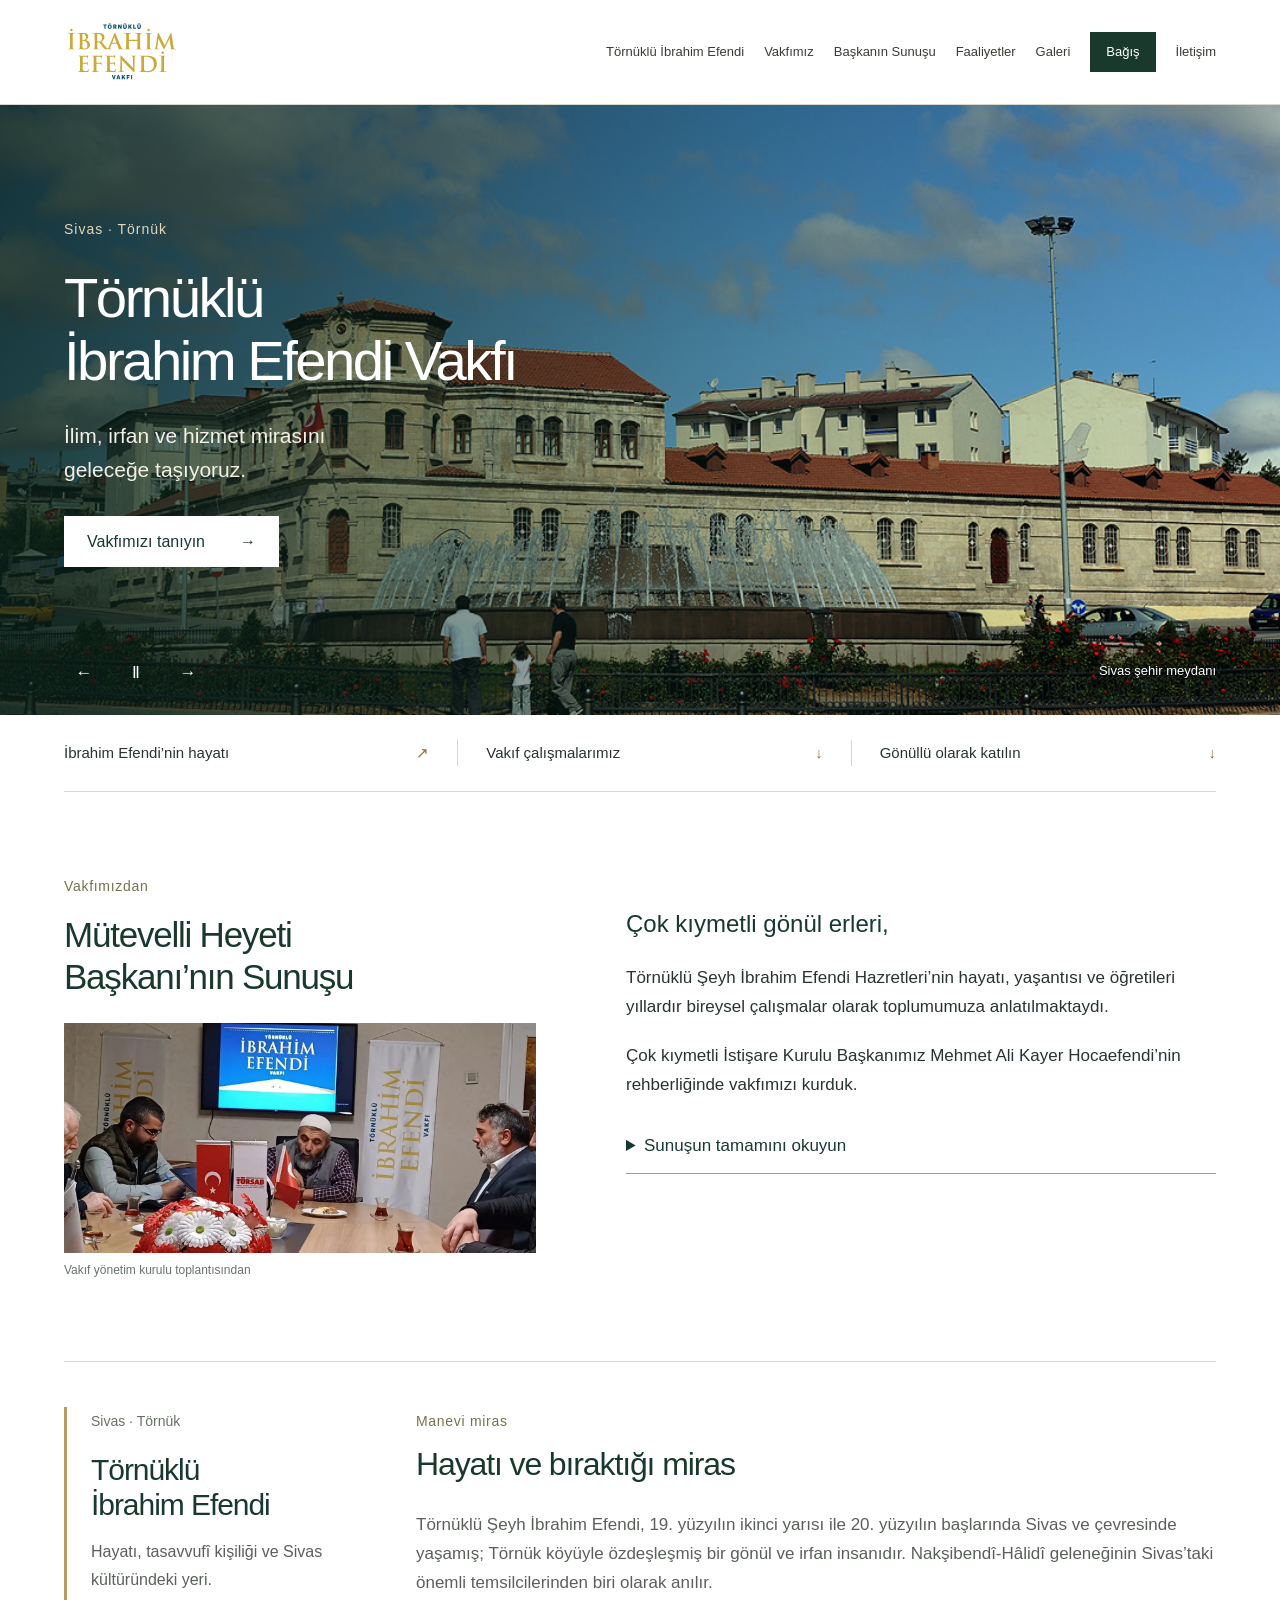
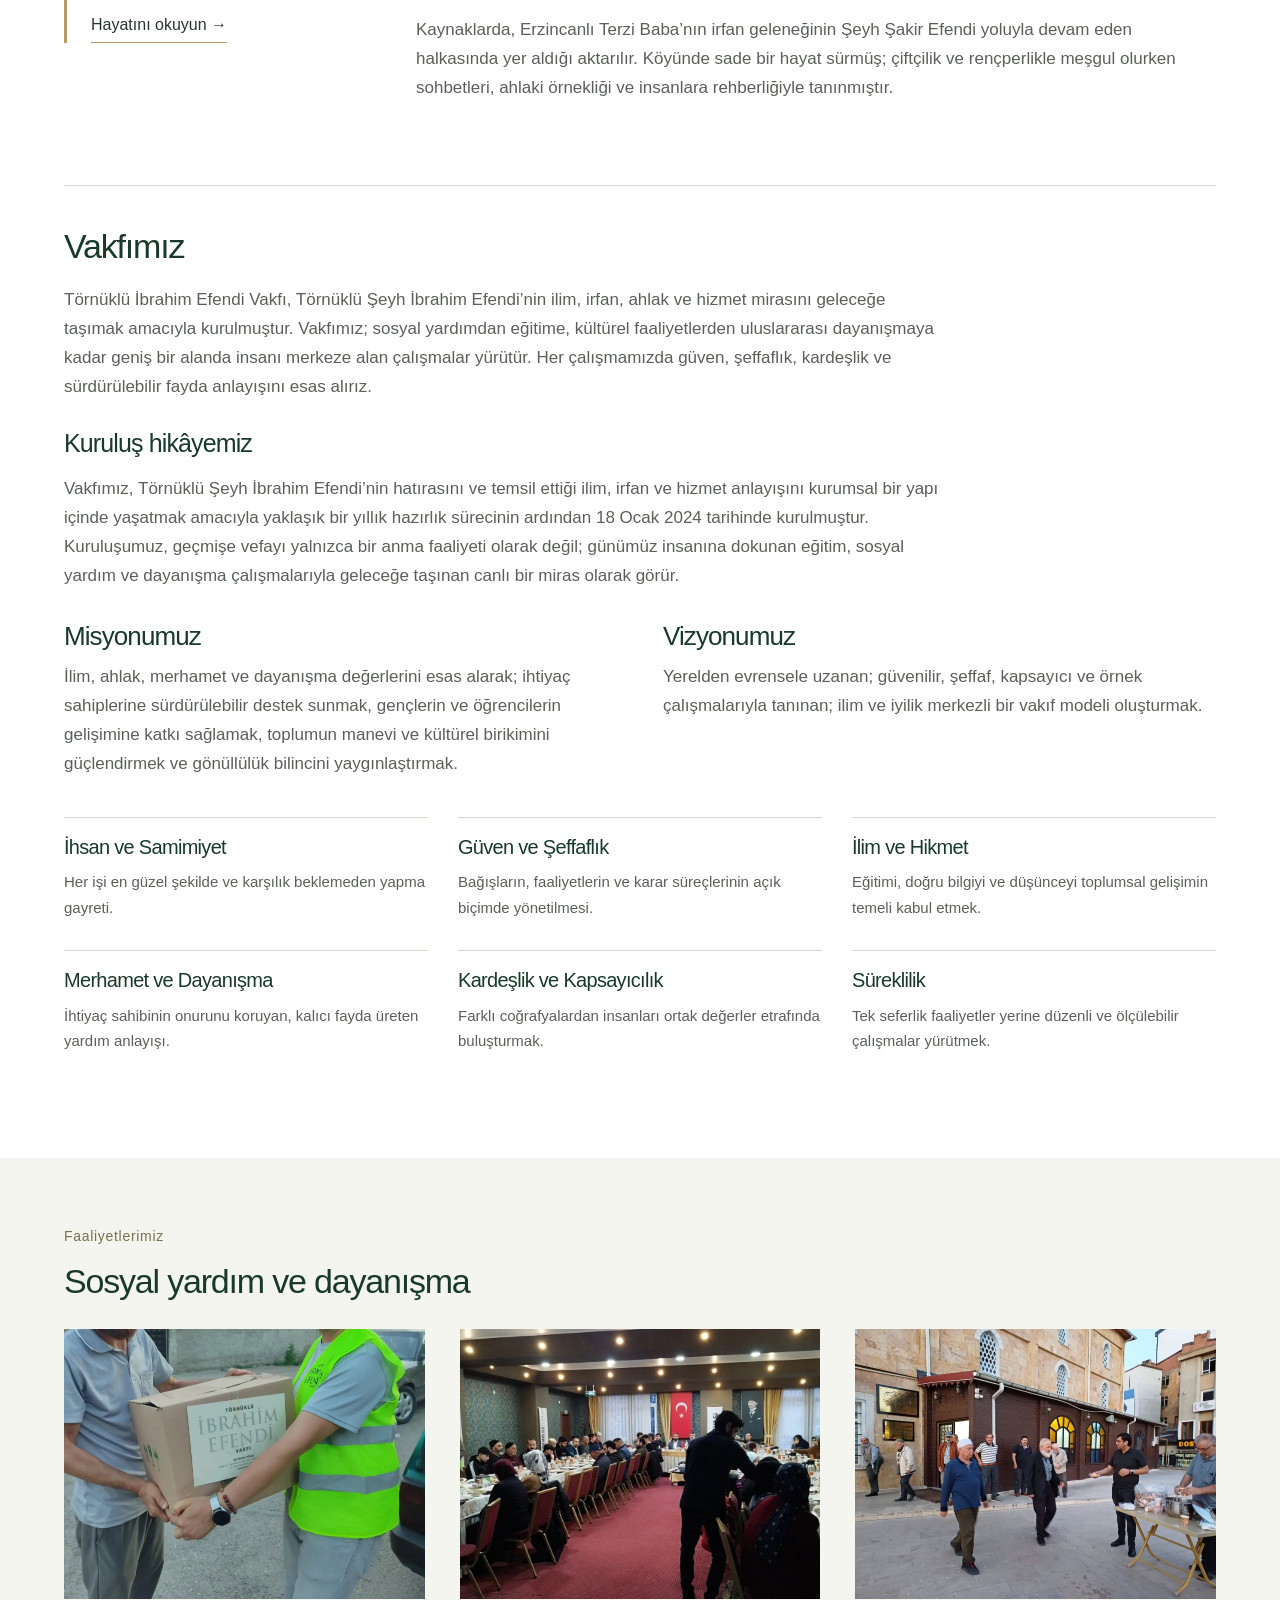
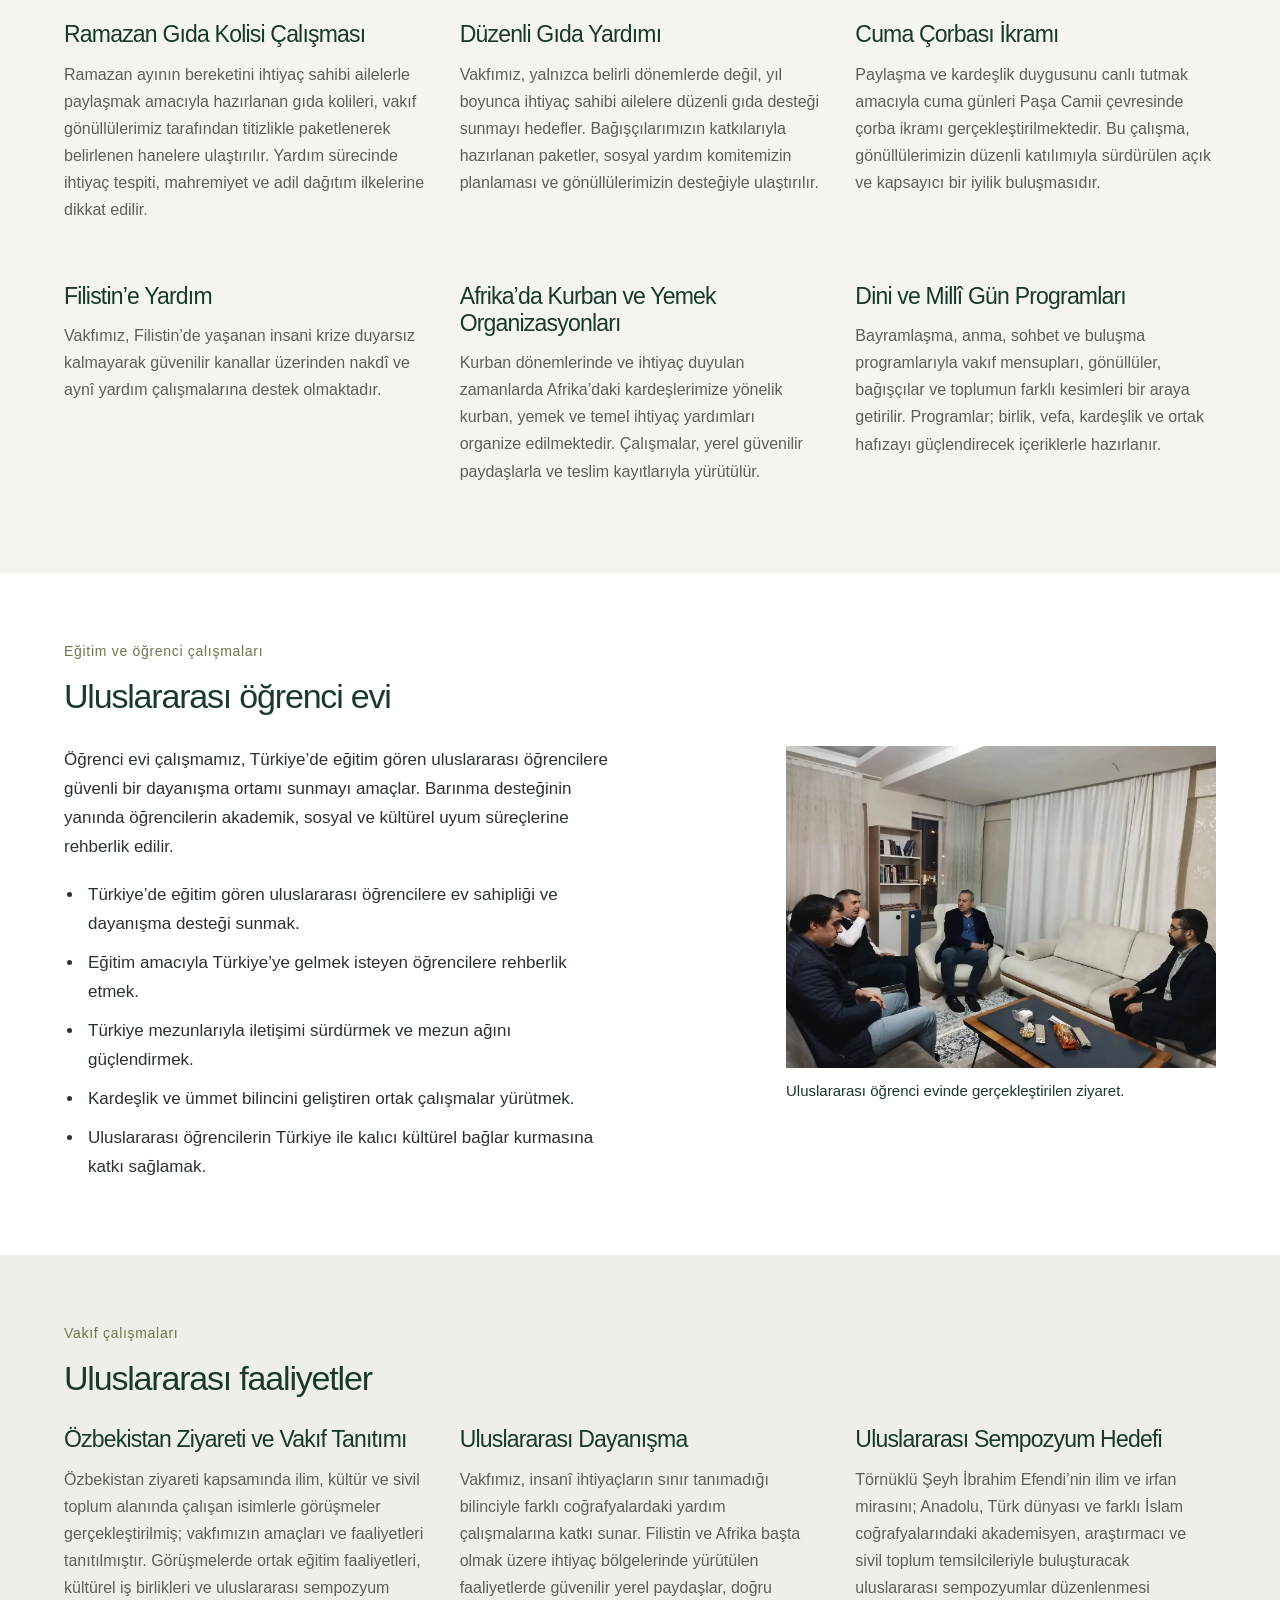
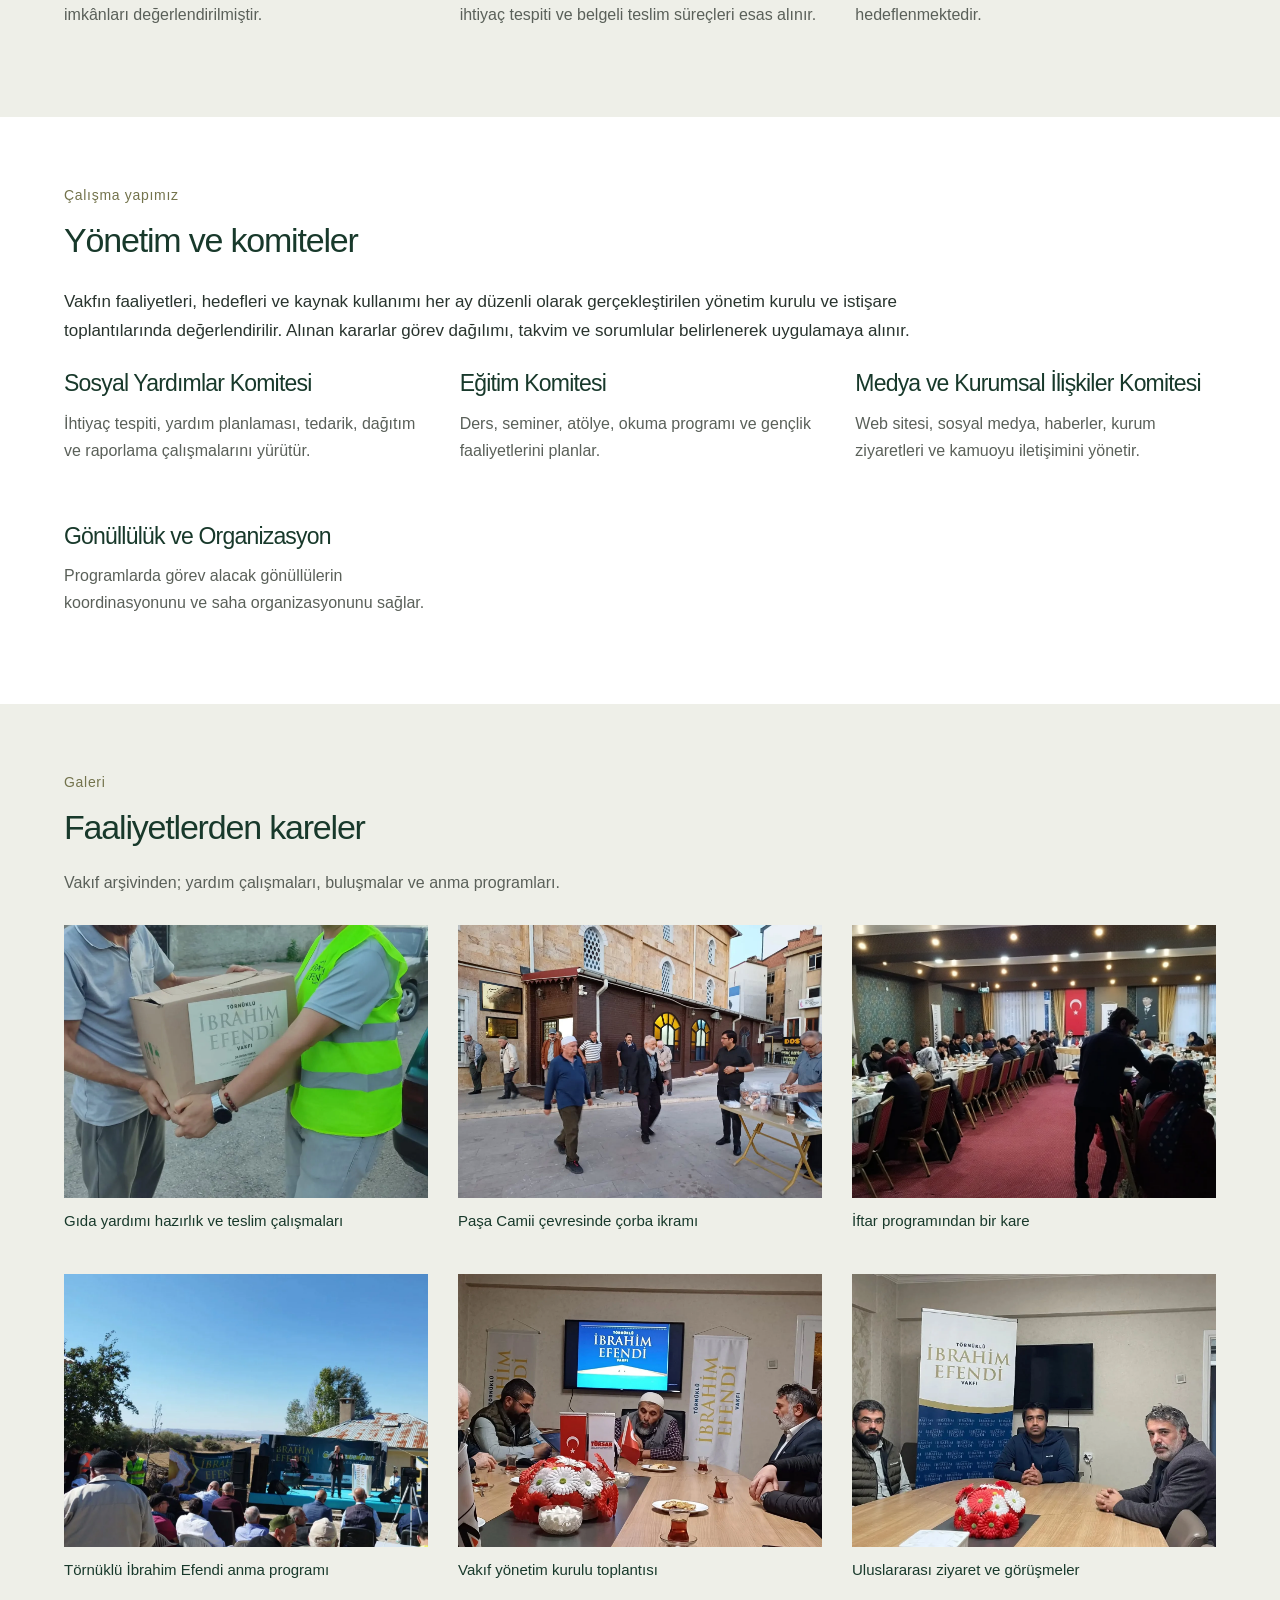
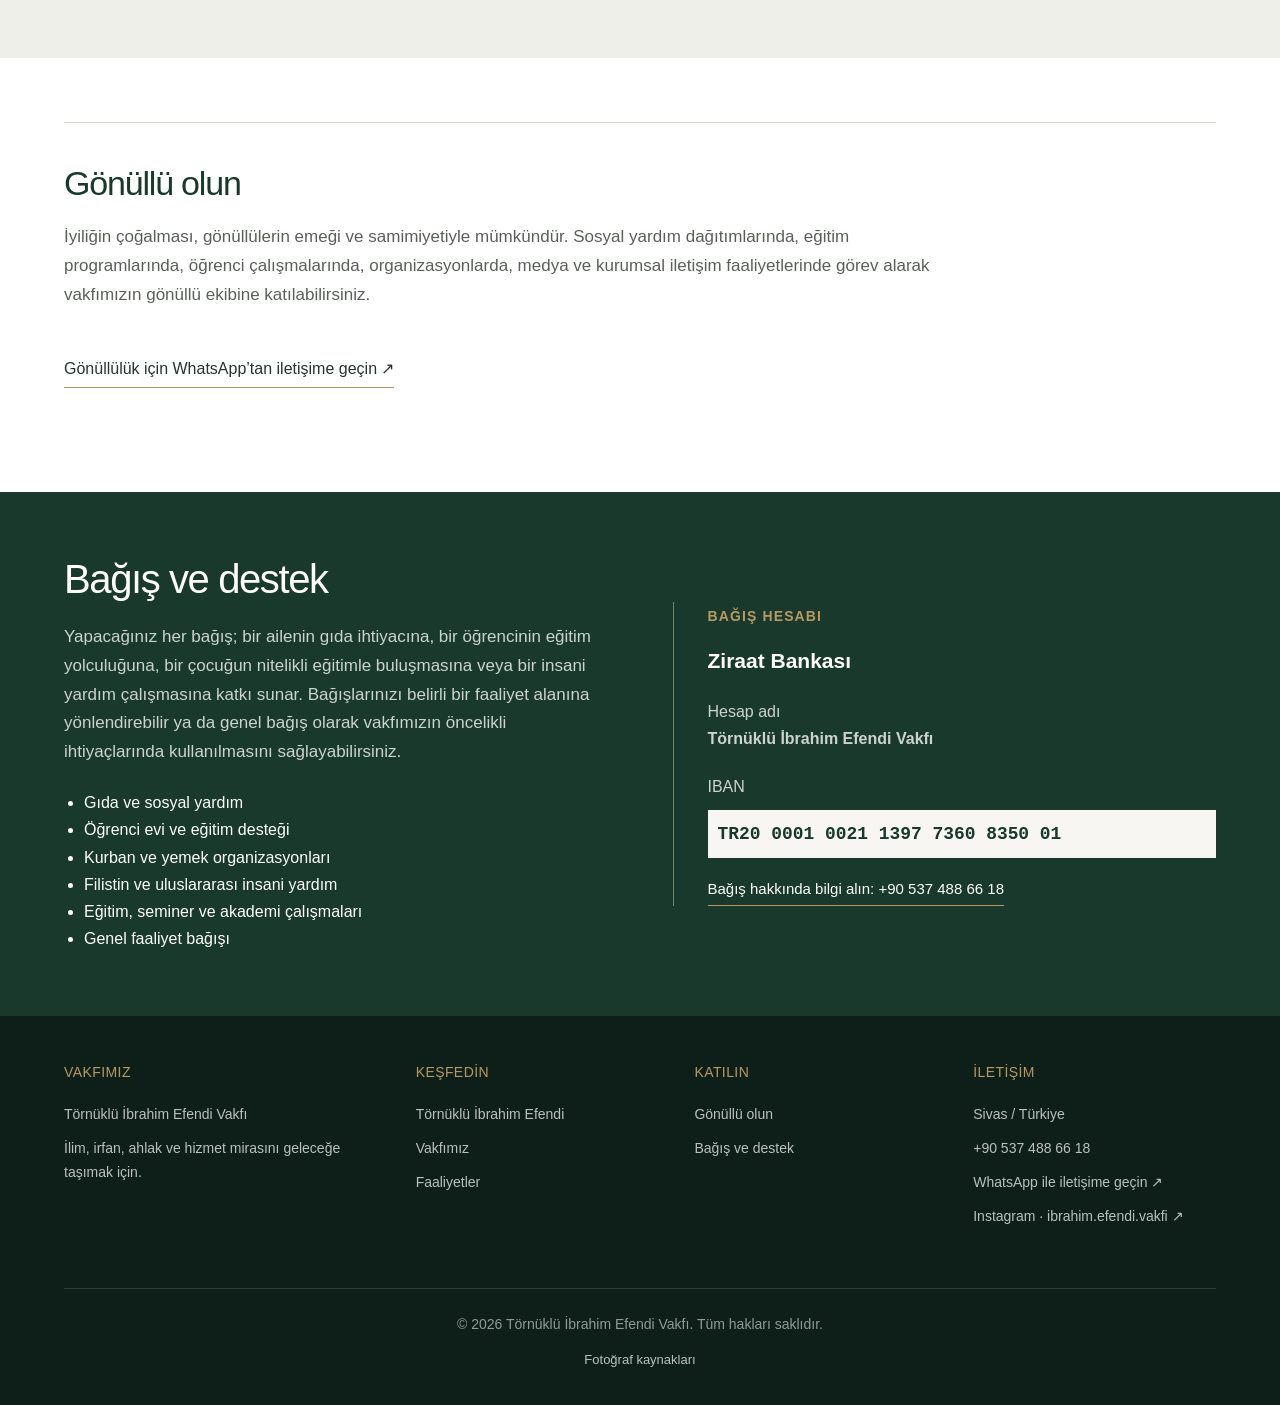
==== commit 1882f2af: "Başkanın sunuşunu ekle ve site tasarımını sadeleştir" ====
--- a/index.html
+++ b/index.html
@@ -817,7 +817,7 @@
       }
     }
   </style>
-<link rel="stylesheet" href="refinements.css?v=4">
+<link rel="stylesheet" href="refinements.css?v=5">
 </head>
 
 <body><a class="skip-link" href="#main">İçeriğe geç</a><header>
@@ -840,7 +840,7 @@
         aria-label="Ana menü"
       >
         <a href="hayat.html">Törnüklü İbrahim Efendi</a>
-        <a href="#vakif">Vakfımız</a>
+        <a href="#vakif">Vakfımız</a><a href="#baskan-sunusu">Başkanın Sunuşu</a>
         <a href="#faaliyetler">Faaliyetler</a>
         <a href="#galeri">Galeri</a>
         <a href="#bagis">Bağış</a>
@@ -861,4 +861,4 @@
       </button>
 
     </div>
-  </header><main id="main"><section class="hero city-hero" id="anasayfa" aria-label="Vakfımızdan" aria-roledescription="slayt gösterisi"><div class="hero-slide" role="group" aria-roledescription="slayt" aria-label="1 / 3"><img class="city-image" src="sivas-meydan.jpg" alt="Sivas şehir meydanından tarihî bir görünüm" fetchpriority="high" width="1080" height="719"><div class="city-shade"></div><div class="container city-content"><p class="city-location">Sivas · Törnük / Gözeli</p><h1>Törnüklü<br>İbrahim Efendi Vakfı</h1><p class="city-intro">İlim, irfan ve hizmet mirasını<br>geleceğe taşıyoruz.</p><a class="city-button" href="#vakif">Vakfımızı tanıyın <span aria-hidden="true">→</span></a></div><span class="city-caption">Sivas şehir meydanı</span></div><div class="hero-slide" role="group" aria-roledescription="slayt" aria-label="2 / 3" hidden><img class="city-image" src="corba-ikrami.webp" alt="Paşa Camii çevresinde vakıf gönüllülerinin çorba ikramı" loading="lazy" width="1440" height="1080"><div class="city-shade"></div><div class="container city-content"><p class="city-location">Sosyal yardım ve dayanışma</p><h2>Cuma çorbası ikramı</h2><p class="city-intro">Paşa Camii çevresinde paylaşma ve kardeşlik için bir araya geliyoruz.</p><a class="city-button" href="#faaliyetler">Faaliyetlerimiz <span aria-hidden="true">→</span></a></div><span class="city-caption">Vakıf arşivinden</span></div><div class="hero-slide" role="group" aria-roledescription="slayt" aria-label="3 / 3" hidden><img class="city-image" src="egitim-bulusmasi.webp" alt="Vakıf merkezinde gerçekleştirilen eğitim ve sohbet buluşması" loading="lazy" width="1440" height="1080"><div class="city-shade"></div><div class="container city-content"><p class="city-location">Eğitim ve kültür</p><h2>Birlikte öğreniyor,<br>birlikte paylaşıyoruz.</h2><p class="city-intro">Eğitim, sohbet ve öğrenci çalışmalarıyla ilim ve irfan mirasını yaşatıyoruz.</p><a class="city-button" href="#egitim">Eğitim çalışmalarımız <span aria-hidden="true">→</span></a></div><span class="city-caption">Vakıf arşivinden</span></div><div class="hero-controls" hidden><button type="button" class="hero-prev" aria-label="Önceki görsel">←</button><button type="button" class="hero-play" aria-label="Otomatik geçişi durdur">Ⅱ</button><button type="button" class="hero-next" aria-label="Sonraki görsel">→</button><span class="slide-status" aria-live="polite" aria-atomic="true"></span></div></section><div class="container"><div class="opening-links"><a href="hayat.html">İbrahim Efendi’nin hayatı <span aria-hidden="true">↗</span></a><a href="#faaliyetler">Vakıf çalışmalarımız <span aria-hidden="true">↓</span></a><a href="#gonullu">Gönüllü olarak katılın <span aria-hidden="true">↓</span></a></div></div><section id="hakkinda"><div class="container about-grid"><div class="heritage-panel"><span>Sivas · Törnük / Gözeli</span><h2>Törnüklü<br>İbrahim Efendi</h2><p>Hayatı, tasavvufî kişiliği ve Sivas kültüründeki yeri.</p><a class="support-link" href="hayat.html">Hayatını okuyun →</a></div><div class="about-text"><div class="section-title"><span>Manevi miras</span><h2>Hayatı ve bıraktığı miras</h2></div><p>Törnüklü Şeyh İbrahim Efendi, 19. yüzyılın ikinci yarısı ile 20. yüzyılın başlarında Sivas ve çevresinde yaşamış; Törnük, bugünkü adıyla Gözeli köyüyle özdeşleşmiş bir gönül ve irfan insanıdır. Nakşibendî-Hâlidî geleneğinin Sivas’taki önemli temsilcilerinden biri olarak anılır.</p><p>Kaynaklarda, Erzincanlı Terzi Baba’nın irfan geleneğinin Şeyh Şakir Efendi yoluyla devam eden halkasında yer aldığı aktarılır. Köyünde sade bir hayat sürmüş; çiftçilik ve rençperlikle meşgul olurken sohbetleri, ahlaki örnekliği ve insanlara rehberliğiyle tanınmıştır.</p></div></div></section><section id="vakif" class="foundation"><div class="container"><div class="foundation-box"><h2>Vakfımız</h2><p>Törnüklü İbrahim Efendi Vakfı, Törnüklü Şeyh İbrahim Efendi’nin ilim, irfan, ahlak ve hizmet mirasını geleceğe taşımak amacıyla kurulmuştur. Vakfımız; sosyal yardımdan eğitime, kültürel faaliyetlerden uluslararası dayanışmaya kadar geniş bir alanda insanı merkeze alan çalışmalar yürütür. Her çalışmamızda güven, şeffaflık, kardeşlik ve sürdürülebilir fayda anlayışını esas alırız.</p><h3 class="subheading">Kuruluş hikâyemiz</h3><p>Vakfımız, Törnüklü Şeyh İbrahim Efendi’nin hatırasını ve temsil ettiği ilim, irfan ve hizmet anlayışını kurumsal bir yapı içinde yaşatmak amacıyla yaklaşık bir yıllık hazırlık sürecinin ardından 18 Ocak 2024 tarihinde kurulmuştur. Kuruluşumuz, geçmişe vefayı yalnızca bir anma faaliyeti olarak değil; günümüz insanına dokunan eğitim, sosyal yardım ve dayanışma çalışmalarıyla geleceğe taşınan canlı bir miras olarak görür.</p><div class="two-columns"><div><h3>Misyonumuz</h3><p>İlim, ahlak, merhamet ve dayanışma değerlerini esas alarak; ihtiyaç sahiplerine sürdürülebilir destek sunmak, gençlerin ve öğrencilerin gelişimine katkı sağlamak, toplumun manevi ve kültürel birikimini güçlendirmek ve gönüllülük bilincini yaygınlaştırmak.</p></div><div><h3>Vizyonumuz</h3><p>Yerelden evrensele uzanan; güvenilir, şeffaf, kapsayıcı ve örnek çalışmalarıyla tanınan; ilim ve iyilik merkezli bir vakıf modeli oluşturmak.</p></div></div><div class="values"><div><h3>İhsan ve Samimiyet</h3><p>Her işi en güzel şekilde ve karşılık beklemeden yapma gayreti.</p></div><div><h3>Güven ve Şeffaflık</h3><p>Bağışların, faaliyetlerin ve karar süreçlerinin açık biçimde yönetilmesi.</p></div><div><h3>İlim ve Hikmet</h3><p>Eğitimi, doğru bilgiyi ve düşünceyi toplumsal gelişimin temeli kabul etmek.</p></div><div><h3>Merhamet ve Dayanışma</h3><p>İhtiyaç sahibinin onurunu koruyan, kalıcı fayda üreten yardım anlayışı.</p></div><div><h3>Kardeşlik ve Kapsayıcılık</h3><p>Farklı coğrafyalardan insanları ortak değerler etrafında buluşturmak.</p></div><div><h3>Süreklilik</h3><p>Tek seferlik faaliyetler yerine düzenli ve ölçülebilir çalışmalar yürütmek.</p></div></div></div></div></section><section id="faaliyetler" class="activities"><div class="container"><div class="section-title"><span>Faaliyetlerimiz</span><h2>Sosyal yardım ve dayanışma</h2></div><div class="cards"><article class="card"><h3>Ramazan Gıda Kolisi Çalışması</h3><p>Ramazan ayının bereketini ihtiyaç sahibi ailelerle paylaşmak amacıyla hazırlanan gıda kolileri, vakıf gönüllülerimiz tarafından titizlikle paketlenerek belirlenen hanelere ulaştırılır. Yardım sürecinde ihtiyaç tespiti, mahremiyet ve adil dağıtım ilkelerine dikkat edilir.</p></article><article class="card"><h3>Düzenli Gıda Yardımı</h3><p>Vakfımız, yalnızca belirli dönemlerde değil, yıl boyunca ihtiyaç sahibi ailelere düzenli gıda desteği sunmayı hedefler. Bağışçılarımızın katkılarıyla hazırlanan paketler, sosyal yardım komitemizin planlaması ve gönüllülerimizin desteğiyle ulaştırılır.</p></article><article class="card"><h3>Cuma Çorbası İkramı</h3><p>Paylaşma ve kardeşlik duygusunu canlı tutmak amacıyla cuma günleri Paşa Camii çevresinde çorba ikramı gerçekleştirilmektedir. Bu çalışma, gönüllülerimizin düzenli katılımıyla sürdürülen açık ve kapsayıcı bir iyilik buluşmasıdır.</p></article><article class="card"><h3>Filistin’e Yardım</h3><p>Vakfımız, Filistin’de yaşanan insani krize duyarsız kalmayarak güvenilir kanallar üzerinden nakdî ve aynî yardım çalışmalarına destek olmaktadır.</p></article><article class="card"><h3>Afrika’da Kurban ve Yemek Organizasyonları</h3><p>Kurban dönemlerinde ve ihtiyaç duyulan zamanlarda Afrika’daki kardeşlerimize yönelik kurban, yemek ve temel ihtiyaç yardımları organize edilmektedir. Çalışmalar, yerel güvenilir paydaşlarla ve teslim kayıtlarıyla yürütülür.</p></article><article class="card"><h3>Dini ve Millî Gün Programları</h3><p>Bayramlaşma, anma, sohbet ve buluşma programlarıyla vakıf mensupları, gönüllüler, bağışçılar ve toplumun farklı kesimleri bir araya getirilir. Programlar; birlik, vefa, kardeşlik ve ortak hafızayı güçlendirecek içeriklerle hazırlanır.</p></article></div></div></section><section id="egitim"><div class="container"><div class="section-title"><span>Eğitim ve öğrenci çalışmaları</span><h2>Uluslararası öğrenci evi</h2></div><div class="two-columns"><div><p>Öğrenci evi çalışmamız, Türkiye’de eğitim gören uluslararası öğrencilere güvenli bir dayanışma ortamı sunmayı amaçlar. Barınma desteğinin yanında öğrencilerin akademik, sosyal ve kültürel uyum süreçlerine rehberlik edilir.</p><ul class="student-list"><li>Türkiye’de eğitim gören uluslararası öğrencilere ev sahipliği ve dayanışma desteği sunmak.</li><li>Eğitim amacıyla Türkiye’ye gelmek isteyen öğrencilere rehberlik etmek.</li><li>Türkiye mezunlarıyla iletişimi sürdürmek ve mezun ağını güçlendirmek.</li><li>Kardeşlik ve ümmet bilincini geliştiren ortak çalışmalar yürütmek.</li><li>Uluslararası öğrencilerin Türkiye ile kalıcı kültürel bağlar kurmasına katkı sağlamak.</li></ul></div><figure class="gallery-item"><img src="ogrenci-evi-ziyaret.webp" loading="lazy" alt="Uluslararası öğrenci evindeki görüşme ve ziyaretlerden kareler" width="1440" height="1080"><figcaption>Uluslararası öğrenci evinde gerçekleştirilen ziyaret.</figcaption></figure></div></div></section><section id="uluslararasi" class="muted-section"><div class="container"><div class="section-title"><span>Vakıf çalışmaları</span><h2>Uluslararası faaliyetler</h2></div><div class="cards"><article class="card"><h3>Özbekistan Ziyareti ve Vakıf Tanıtımı</h3><p>Özbekistan ziyareti kapsamında ilim, kültür ve sivil toplum alanında çalışan isimlerle görüşmeler gerçekleştirilmiş; vakfımızın amaçları ve faaliyetleri tanıtılmıştır. Görüşmelerde ortak eğitim faaliyetleri, kültürel iş birlikleri ve uluslararası sempozyum imkânları değerlendirilmiştir.</p></article><article class="card"><h3>Uluslararası Dayanışma</h3><p>Vakfımız, insanî ihtiyaçların sınır tanımadığı bilinciyle farklı coğrafyalardaki yardım çalışmalarına katkı sunar. Filistin ve Afrika başta olmak üzere ihtiyaç bölgelerinde yürütülen faaliyetlerde güvenilir yerel paydaşlar, doğru ihtiyaç tespiti ve belgeli teslim süreçleri esas alınır.</p></article><article class="card"><h3>Uluslararası Sempozyum Hedefi</h3><p>Törnüklü Şeyh İbrahim Efendi’nin ilim ve irfan mirasını; Anadolu, Türk dünyası ve farklı İslam coğrafyalarındaki akademisyen, araştırmacı ve sivil toplum temsilcileriyle buluşturacak uluslararası sempozyumlar düzenlenmesi hedeflenmektedir.</p></article></div></div></section><section id="yonetim"><div class="container"><div class="section-title"><span>Çalışma yapımız</span><h2>Yönetim ve komiteler</h2></div><div class="section-intro"><p>Vakfın faaliyetleri, hedefleri ve kaynak kullanımı her ay düzenli olarak gerçekleştirilen yönetim kurulu ve istişare toplantılarında değerlendirilir. Alınan kararlar görev dağılımı, takvim ve sorumlular belirlenerek uygulamaya alınır.</p></div><div class="cards"><article class="card"><h3>Sosyal Yardımlar Komitesi</h3><p>İhtiyaç tespiti, yardım planlaması, tedarik, dağıtım ve raporlama çalışmalarını yürütür.</p></article><article class="card"><h3>Eğitim Komitesi</h3><p>Ders, seminer, atölye, okuma programı ve gençlik faaliyetlerini planlar.</p></article><article class="card"><h3>Medya ve Kurumsal İlişkiler Komitesi</h3><p>Web sitesi, sosyal medya, haberler, kurum ziyaretleri ve kamuoyu iletişimini yönetir.</p></article><article class="card"><h3>Gönüllülük ve Organizasyon</h3><p>Programlarda görev alacak gönüllülerin koordinasyonunu ve saha organizasyonunu sağlar.</p></article></div></div></section><section id="galeri" class="muted-section"><div class="container"><div class="section-title"><span>Galeri</span><h2>Faaliyetlerden kareler</h2></div><p class="archive-intro">Vakıf arşivinden; yardım çalışmaları, buluşmalar ve anma programları.</p><div class="gallery-grid"><figure class="gallery-item"><a href="gida-yardimi.webp" target="_blank" rel="noopener noreferrer" aria-label="Gıda yardımı hazırlık ve teslim çalışmaları — fotoğrafı büyük aç"><img src="gida-yardimi.webp" alt="Gıda yardımı hazırlık ve teslim çalışmaları" loading="lazy" width="1440" height="1080"></a><figcaption>Gıda yardımı hazırlık ve teslim çalışmaları</figcaption></figure><figure class="gallery-item"><a href="corba-ikrami.webp" target="_blank" rel="noopener noreferrer" aria-label="Paşa Camii çevresinde çorba ikramı — fotoğrafı büyük aç"><img src="corba-ikrami.webp" alt="Paşa Camii çevresinde çorba ikramı" loading="lazy" width="1440" height="1080"></a><figcaption>Paşa Camii çevresinde çorba ikramı</figcaption></figure><figure class="gallery-item"><a href="iftar-programi.webp" target="_blank" rel="noopener noreferrer" aria-label="İftar programından bir kare — fotoğrafı büyük aç"><img src="iftar-programi.webp" alt="İftar programından bir kare" loading="lazy" width="1600" height="720"></a><figcaption>İftar programından bir kare</figcaption></figure><figure class="gallery-item"><a href="anma-programi.webp" target="_blank" rel="noopener noreferrer" aria-label="Törnüklü İbrahim Efendi anma programı — fotoğrafı büyük aç"><img src="anma-programi.webp" alt="Törnüklü İbrahim Efendi anma programı" loading="lazy" width="1200" height="1200"></a><figcaption>Törnüklü İbrahim Efendi anma programı</figcaption></figure><figure class="gallery-item"><a href="yonetim-toplantisi.webp" target="_blank" rel="noopener noreferrer" aria-label="Vakıf yönetim kurulu toplantısı — fotoğrafı büyük aç"><img src="yonetim-toplantisi.webp" alt="Vakıf yönetim kurulu toplantısı" loading="lazy" width="1440" height="1080"></a><figcaption>Vakıf yönetim kurulu toplantısı</figcaption></figure><figure class="gallery-item"><a href="uluslararasi-ziyaret.webp" target="_blank" rel="noopener noreferrer" aria-label="Uluslararası ziyaret ve görüşmeler — fotoğrafı büyük aç"><img src="uluslararasi-ziyaret.webp" alt="Uluslararası ziyaret ve görüşmeler" loading="lazy" width="1439" height="917"></a><figcaption>Uluslararası ziyaret ve görüşmeler</figcaption></figure></div></div></section><section id="gonullu"><div class="container foundation-box"><h2>Gönüllü olun</h2><p>İyiliğin çoğalması, gönüllülerin emeği ve samimiyetiyle mümkündür. Sosyal yardım dağıtımlarında, eğitim programlarında, öğrenci çalışmalarında, organizasyonlarda, medya ve kurumsal iletişim faaliyetlerinde görev alarak vakfımızın gönüllü ekibine katılabilirsiniz.</p><a class="support-link" href="https://wa.me/905374886618" target="_blank" rel="noopener noreferrer">Gönüllülük için WhatsApp’tan iletişime geçin ↗</a></div></section><section id="bagis" class="donation"><div class="container donation-box"><div><h2>Bağış ve destek</h2><p>Yapacağınız her bağış; bir ailenin gıda ihtiyacına, bir öğrencinin eğitim yolculuğuna, bir çocuğun nitelikli eğitimle buluşmasına veya bir insani yardım çalışmasına katkı sunar. Bağışlarınızı belirli bir faaliyet alanına yönlendirebilir ya da genel bağış olarak vakfımızın öncelikli ihtiyaçlarında kullanılmasını sağlayabilirsiniz.</p><ul><li>Gıda ve sosyal yardım</li><li>Öğrenci evi ve eğitim desteği</li><li>Kurban ve yemek organizasyonları</li><li>Filistin ve uluslararası insani yardım</li><li>Eğitim, seminer ve akademi çalışmaları</li><li>Genel faaliyet bağışı</li></ul></div><div class="iban"><small>BAĞIŞ HESABI</small><strong>Ziraat Bankası</strong><p>Hesap adı<br><b>Törnüklü İbrahim Efendi Vakfı</b></p><p><label for="donation-iban">IBAN</label></p><input id="donation-iban" class="iban-number" aria-label="Bağış IBAN numarası" type="text" readonly value="TR20 0001 0021 1397 7360 8350 01"><a class="support-link" href="tel:+905374886618">Bağış hakkında bilgi alın: +90 537 488 66 18</a></div></div></section></main><footer id="iletisim"><div class="container"><div class="footer-grid"><div><h4>Vakfımız</h4><p>Törnüklü İbrahim Efendi Vakfı</p><p>İlim, irfan, ahlak ve hizmet mirasını geleceğe taşımak için.</p></div><div><h4>Keşfedin</h4><a href="hayat.html">Törnüklü İbrahim Efendi</a><a href="index.html#vakif">Vakfımız</a><a href="index.html#faaliyetler">Faaliyetler</a></div><div><h4>Katılın</h4><a href="index.html#gonullu">Gönüllü olun</a><a href="index.html#bagis">Bağış ve destek</a></div><div><h4>İletişim</h4><p>Sivas / Türkiye</p><a href="tel:+905374886618">+90 537 488 66 18</a><a href="https://wa.me/905374886618" target="_blank" rel="noopener noreferrer">WhatsApp ile iletişime geçin ↗</a><a href="https://www.instagram.com/ibrahim.efendi.vakfi" target="_blank" rel="noopener noreferrer">Instagram · ibrahim.efendi.vakfi ↗</a></div></div><div class="copyright">© 2026 Törnüklü İbrahim Efendi Vakfı. Tüm hakları saklıdır.<br><a class="photo-credit" href="fotograf-kaynaklari.html">Fotoğraf kaynakları</a></div></div></footer><script src="site.js?v=4" defer></script></body></html>+  </header><main id="main"><section class="hero city-hero" id="anasayfa" aria-label="Vakfımızdan" aria-roledescription="slayt gösterisi"><div class="hero-slide" role="group" aria-roledescription="slayt" aria-label="1 / 3"><img class="city-image" src="sivas-meydan.jpg" alt="Sivas şehir meydanından tarihî bir görünüm" fetchpriority="high" width="1080" height="719"><div class="city-shade"></div><div class="container city-content"><p class="city-location">Sivas · Törnük</p><h1>Törnüklü<br>İbrahim Efendi Vakfı</h1><p class="city-intro">İlim, irfan ve hizmet mirasını<br>geleceğe taşıyoruz.</p><a class="city-button" href="#vakif">Vakfımızı tanıyın <span aria-hidden="true">→</span></a></div><span class="city-caption">Sivas şehir meydanı</span></div><div class="hero-slide" role="group" aria-roledescription="slayt" aria-label="2 / 3" hidden><img class="city-image" src="corba-ikrami.webp" alt="Paşa Camii çevresinde vakıf gönüllülerinin çorba ikramı" loading="lazy" width="1440" height="1080"><div class="city-shade"></div><div class="container city-content"><p class="city-location">Sosyal yardım ve dayanışma</p><h2>Cuma çorbası ikramı</h2><p class="city-intro">Paşa Camii çevresinde paylaşma ve kardeşlik için bir araya geliyoruz.</p><a class="city-button" href="#faaliyetler">Faaliyetlerimiz <span aria-hidden="true">→</span></a></div><span class="city-caption">Vakıf arşivinden</span></div><div class="hero-slide" role="group" aria-roledescription="slayt" aria-label="3 / 3" hidden><img class="city-image" src="egitim-bulusmasi.webp" alt="Vakıf merkezinde gerçekleştirilen eğitim ve sohbet buluşması" loading="lazy" width="1440" height="1080"><div class="city-shade"></div><div class="container city-content"><p class="city-location">Eğitim ve kültür</p><h2>Birlikte öğreniyor,<br>birlikte paylaşıyoruz.</h2><p class="city-intro">Eğitim, sohbet ve öğrenci çalışmalarıyla ilim ve irfan mirasını yaşatıyoruz.</p><a class="city-button" href="#egitim">Eğitim çalışmalarımız <span aria-hidden="true">→</span></a></div><span class="city-caption">Vakıf arşivinden</span></div><div class="hero-controls" hidden><button type="button" class="hero-prev" aria-label="Önceki görsel">←</button><button type="button" class="hero-play" aria-label="Otomatik geçişi durdur">Ⅱ</button><button type="button" class="hero-next" aria-label="Sonraki görsel">→</button><span class="slide-status" aria-live="polite" aria-atomic="true"></span></div></section><div class="container"><div class="opening-links"><a href="hayat.html">İbrahim Efendi’nin hayatı <span aria-hidden="true">↗</span></a><a href="#faaliyetler">Vakıf çalışmalarımız <span aria-hidden="true">↓</span></a><a href="#gonullu">Gönüllü olarak katılın <span aria-hidden="true">↓</span></a></div></div><section id="baskan-sunusu" class="chairman"><div class="container chairman-layout"><div class="chairman-heading"><span class="eyebrow">Vakfımızdan</span><h2>Mütevelli Heyeti<br>Başkanı’nın Sunuşu</h2><img src="yonetim-toplantisi.webp" width="1440" height="1080" loading="lazy" alt="Vakıf yönetim kurulu toplantısından"><small>Vakıf yönetim kurulu toplantısından</small></div><div class="chairman-copy"><p class="chairman-lead">Çok kıymetli gönül erleri,</p><p>Törnüklü Şeyh İbrahim Efendi Hazretleri’nin hayatı, yaşantısı ve öğretileri yıllardır bireysel çalışmalar olarak toplumumuza anlatılmaktaydı.</p><p>Çok kıymetli İstişare Kurulu Başkanımız Mehmet Ali Kayer Hocaefendi’nin rehberliğinde vakfımızı kurduk.</p><details class="speech"><summary>Sunuşun tamamını okuyun</summary><div class="speech-text"><p>Çok kıymetli gönül erleri,</p><p>Törnüklü Şeyh İbrahim Efendi Hazretleri’nin hayatı, yaşantısı ve öğretileri yıllardır bireysel çalışmalar olarak toplumumuza anlatılmaktaydı. Bu uğurda Zara’lı Abdulmuttalip Gökçe Hz, Sivas Eski Belediye Başkanı Gönül insanı Osman Seçilmiş Beyefendiyi ve herşeyden önce hayatını Törnüklü Şeyh İbrahim Efendi Hz. bilinmesine adamış Mehmet Ali Kayer Hocaefendi gibi birçok güzel insanı,  tasavvuf erlerini anarak yapılan tüm çalışmalardan dolayı teşekkürlerimizi arz ediyoruz.</p><p>Törnüklü Şeyh İbrahim Efendi Hazretlerini kişisel çabalarla anmak onun düşüncelerini fikirlerini yaşam biçimini bireysel olarak anlatmak kalıcı olmayacağını gördük. Ve bu çalışmaları kurumsal olarak yapmak ve sadakai cariye olabilecek şekilde düzenlemenin daha doğru olacağına karar verdik.  Bireysel olarak yapılan çalışmalar hasenat olarak elbette çok değerli ancak bunu salih amel düzeyine çıkarmak ve kalıcı hale getirmenin yolunun kurumsal çalışmalar ile mümkün olabileceğini net olarak anlamış olduk ve Çok kıymetli İstişare Kurulu Başkanımız Mehmet Ali Kayer Hoca efendinin rehberliğinde Vakfımızı kurduk Elhamdulillah….</p><p>Vakfımız kurulur kurulmaz hemen çalışmalara başladık ilk olarak İdare Merkezimizi oluşturduk. Paşa camii arkasında vakıf Binamızı açtık. Akabinde her biri birbirinden değerli arkadaşlardan müteşekkil Vakıf Yönetimini oluşturduk. Ve çalışmalara başladık İhtiyaç sahiplerinin varlığı, Coğrafyamızdaki sorunları görünce kayıtsız kalamadık ve düzenli olarak Gıda Paketi yardımlarını başlattık, İftar Programları, İstişare toplantıları düzenledik.  Gazze ve Arakanda yardım çalışmaları organize ettik, Afrika da,  Çad ve Uganda da, Bangladeş de Arakan Mülteci Kamplarında Kurban, Su Kuyusu, Kuranı Kerim Dağıtımı, Şadırvan, Cami Tadilatı, Dikiş Makinası, Süt Keçisi dağıtımı gibi farklı projeler uyguladık. Ve uygulamaya devam ediyoruz. Yardımlarımızda aracı kullanmadan yapmaya gayret ediyoruz. Ve böylece yardımlarımızı en uzak en ulaşılamaz yerlere ulaştırmayı hedef edindik.  Ve bu uğurda hedefimize ulaştıran Rabbime hamdolsun. Biz bunu İbrahim Efendimin bereketi olarak değerlendirdik. Yine 17 Mayıstan bu güne yaklaşık 2,5 yıldır her cuma sabah namazı sonrası Paşa Camiinde halkımıza çorba ikramında bulunmaktayız akabinde ise eğitimler icra edilmekte bu şekilde sabah namazı buluşmalarını yaygınlaştırmak ve kalıcı hale getirmek için çabalamaktayız. Hani Selahattin Eyyübiyi bir Cuma namazı çıkışı neden Mescidi Aksayı kurtarmıyorsun eleştirisi yapan genç kardeşimize bir sabah namazında bizi eleştiren genç burdamı diye sormuştu burda yok denilince o muhteşem cevabı vermişti. “Ne zaman ki sabah namazındaki cemaat Cuma namazındaki kadar olur işte o zaman aksa özgürleşecek” demişti. İşte bizde sabah namazlarında bir araya gelmek hep birlikte mücadele etmek için çorba ikramını yapıyoruz bu çalışmamıza destek veren tüm kardeşlerimden Allah razı olsun.</p><p>Çok kıymetli dostlarımız,</p><p>Mehmet Zahid Kotku Hz. İfadesi ile bizim amacımız Cemaate adam yetiştirmek değil Cemiyete adam yetiştirmek olmalıdır. Dusturu ile tüm çalışmalarımızı toplumumuzun ihtiyaçları doğrultusunda yürütmekteyiz. Bu güne kadar hiç kimsenin hiç bir gurubun adamı olmadık hiç kimseden de bizim adamımız olsun anlayışında olmadık. Biz şunu çok iyi biliyoruz ki Nurullah Genç in dedesi ile ilgili anılarını anlatırken kullandığı ifade ile “İyilik için uzattığınız el kendi elinizdir” anlayışı ile yapmış olduğunuz tüm hayır ve hasenatların yine kendimize hayır olarak döndüğünün bilincinde çalışmalarımızı yapmaya gayret ediyoruz. Allah’a hamdolsun ki 18 Ocak 2024 tarihinde Resmi Gazete de yayınlanarak faaliyeti Başlayan Vakfımız Bu güne kadar Ulusal ve Uluslararası düzeyde Gazze den Arakana Özbekistan dan Afrika’ya etkili birçok faaliyet ve çalışma yapmıştır. Ve yapmaya devam etmektedir. İnşallah ilerde kurmayı düşündüğümüz ve çalışmalarına başladığımız Rahmetli Erbakan Hocamızın da özel toplantılarda dile getirdiği Manevi İlimler Akademisi ile toplumumuzda oluşan sosyal çürümeyi, bireyselleşmeyi, manevi hastalıkların vermiş olduğu zararları, deist ve ateist bir toplum oluşturma çabalarını bertaraf edecek akademik düzeyde çalışmaları kurumsal olarak yapma gayreti içerisinde olacağız.</p><p>Değerli kardeşlerim,</p><p>Bizler Vakıf çalışmalarını yürütürken bunun bir cihad olduğunun bilincinde hareket ederek İman, İlim, İhlas, İyi Ahlak, ihsan ve İttika sahibi olan istişare ile ittifak halinde işlerini yapan malından infak ederek sadakat içerisinde liderlerine itaat eden genç bireyler yetiştirmeyi şiar edinerek yola çıktık. Allah bu yolda önümüzdeki engelleri kaldırsın. Hayırlı ve bereketli işler yapmayı nasip etsin. Törnüklü Şeyh İbrahim Efendi Hz. gibi toplumumuzun manevi mimarları olan Anadolu’nun gönül erlerine layık insanlar olmak niyetiyle hepinizi Allaha emanet ediyorum.</p><p>EsselamuAleyküm verahmatullahi ve berakatüh..</p></div></details></div></div></section><section id="hakkinda"><div class="container about-grid"><div class="heritage-panel"><span>Sivas · Törnük</span><h2>Törnüklü<br>İbrahim Efendi</h2><p>Hayatı, tasavvufî kişiliği ve Sivas kültüründeki yeri.</p><a class="support-link" href="hayat.html">Hayatını okuyun →</a></div><div class="about-text"><div class="section-title"><span>Manevi miras</span><h2>Hayatı ve bıraktığı miras</h2></div><p>Törnüklü Şeyh İbrahim Efendi, 19. yüzyılın ikinci yarısı ile 20. yüzyılın başlarında Sivas ve çevresinde yaşamış; Törnük köyüyle özdeşleşmiş bir gönül ve irfan insanıdır. Nakşibendî-Hâlidî geleneğinin Sivas’taki önemli temsilcilerinden biri olarak anılır.</p><p>Kaynaklarda, Erzincanlı Terzi Baba’nın irfan geleneğinin Şeyh Şakir Efendi yoluyla devam eden halkasında yer aldığı aktarılır. Köyünde sade bir hayat sürmüş; çiftçilik ve rençperlikle meşgul olurken sohbetleri, ahlaki örnekliği ve insanlara rehberliğiyle tanınmıştır.</p></div></div></section><section id="vakif" class="foundation"><div class="container"><div class="foundation-box"><h2>Vakfımız</h2><p>Törnüklü İbrahim Efendi Vakfı, Törnüklü Şeyh İbrahim Efendi’nin ilim, irfan, ahlak ve hizmet mirasını geleceğe taşımak amacıyla kurulmuştur. Vakfımız; sosyal yardımdan eğitime, kültürel faaliyetlerden uluslararası dayanışmaya kadar geniş bir alanda insanı merkeze alan çalışmalar yürütür. Her çalışmamızda güven, şeffaflık, kardeşlik ve sürdürülebilir fayda anlayışını esas alırız.</p><h3 class="subheading">Kuruluş hikâyemiz</h3><p>Vakfımız, Törnüklü Şeyh İbrahim Efendi’nin hatırasını ve temsil ettiği ilim, irfan ve hizmet anlayışını kurumsal bir yapı içinde yaşatmak amacıyla yaklaşık bir yıllık hazırlık sürecinin ardından 18 Ocak 2024 tarihinde kurulmuştur. Kuruluşumuz, geçmişe vefayı yalnızca bir anma faaliyeti olarak değil; günümüz insanına dokunan eğitim, sosyal yardım ve dayanışma çalışmalarıyla geleceğe taşınan canlı bir miras olarak görür.</p><div class="two-columns"><div><h3>Misyonumuz</h3><p>İlim, ahlak, merhamet ve dayanışma değerlerini esas alarak; ihtiyaç sahiplerine sürdürülebilir destek sunmak, gençlerin ve öğrencilerin gelişimine katkı sağlamak, toplumun manevi ve kültürel birikimini güçlendirmek ve gönüllülük bilincini yaygınlaştırmak.</p></div><div><h3>Vizyonumuz</h3><p>Yerelden evrensele uzanan; güvenilir, şeffaf, kapsayıcı ve örnek çalışmalarıyla tanınan; ilim ve iyilik merkezli bir vakıf modeli oluşturmak.</p></div></div><div class="values"><div><h3>İhsan ve Samimiyet</h3><p>Her işi en güzel şekilde ve karşılık beklemeden yapma gayreti.</p></div><div><h3>Güven ve Şeffaflık</h3><p>Bağışların, faaliyetlerin ve karar süreçlerinin açık biçimde yönetilmesi.</p></div><div><h3>İlim ve Hikmet</h3><p>Eğitimi, doğru bilgiyi ve düşünceyi toplumsal gelişimin temeli kabul etmek.</p></div><div><h3>Merhamet ve Dayanışma</h3><p>İhtiyaç sahibinin onurunu koruyan, kalıcı fayda üreten yardım anlayışı.</p></div><div><h3>Kardeşlik ve Kapsayıcılık</h3><p>Farklı coğrafyalardan insanları ortak değerler etrafında buluşturmak.</p></div><div><h3>Süreklilik</h3><p>Tek seferlik faaliyetler yerine düzenli ve ölçülebilir çalışmalar yürütmek.</p></div></div></div></div></section><section id="faaliyetler" class="activities"><div class="container"><div class="section-title"><span>Faaliyetlerimiz</span><h2>Sosyal yardım ve dayanışma</h2></div><div class="cards"><article class="card"><img class="activity-photo" src="gida-yardimi.webp" alt="Gıda yardımlarının ulaştırılması" loading="lazy" width="1440" height="1080"><h3>Ramazan Gıda Kolisi Çalışması</h3><p>Ramazan ayının bereketini ihtiyaç sahibi ailelerle paylaşmak amacıyla hazırlanan gıda kolileri, vakıf gönüllülerimiz tarafından titizlikle paketlenerek belirlenen hanelere ulaştırılır. Yardım sürecinde ihtiyaç tespiti, mahremiyet ve adil dağıtım ilkelerine dikkat edilir.</p></article><article class="card"><img class="activity-photo" src="iftar-programi.webp" alt="Vakıf dayanışma ve iftar programı" loading="lazy" width="1440" height="1080"><h3>Düzenli Gıda Yardımı</h3><p>Vakfımız, yalnızca belirli dönemlerde değil, yıl boyunca ihtiyaç sahibi ailelere düzenli gıda desteği sunmayı hedefler. Bağışçılarımızın katkılarıyla hazırlanan paketler, sosyal yardım komitemizin planlaması ve gönüllülerimizin desteğiyle ulaştırılır.</p></article><article class="card"><img class="activity-photo" src="corba-ikrami.webp" alt="Cuma çorbası ikramı" loading="lazy" width="1440" height="1080"><h3>Cuma Çorbası İkramı</h3><p>Paylaşma ve kardeşlik duygusunu canlı tutmak amacıyla cuma günleri Paşa Camii çevresinde çorba ikramı gerçekleştirilmektedir. Bu çalışma, gönüllülerimizin düzenli katılımıyla sürdürülen açık ve kapsayıcı bir iyilik buluşmasıdır.</p></article><article class="card"><h3>Filistin’e Yardım</h3><p>Vakfımız, Filistin’de yaşanan insani krize duyarsız kalmayarak güvenilir kanallar üzerinden nakdî ve aynî yardım çalışmalarına destek olmaktadır.</p></article><article class="card"><h3>Afrika’da Kurban ve Yemek Organizasyonları</h3><p>Kurban dönemlerinde ve ihtiyaç duyulan zamanlarda Afrika’daki kardeşlerimize yönelik kurban, yemek ve temel ihtiyaç yardımları organize edilmektedir. Çalışmalar, yerel güvenilir paydaşlarla ve teslim kayıtlarıyla yürütülür.</p></article><article class="card"><h3>Dini ve Millî Gün Programları</h3><p>Bayramlaşma, anma, sohbet ve buluşma programlarıyla vakıf mensupları, gönüllüler, bağışçılar ve toplumun farklı kesimleri bir araya getirilir. Programlar; birlik, vefa, kardeşlik ve ortak hafızayı güçlendirecek içeriklerle hazırlanır.</p></article></div></div></section><section id="egitim"><div class="container"><div class="section-title"><span>Eğitim ve öğrenci çalışmaları</span><h2>Uluslararası öğrenci evi</h2></div><div class="two-columns"><div><p>Öğrenci evi çalışmamız, Türkiye’de eğitim gören uluslararası öğrencilere güvenli bir dayanışma ortamı sunmayı amaçlar. Barınma desteğinin yanında öğrencilerin akademik, sosyal ve kültürel uyum süreçlerine rehberlik edilir.</p><ul class="student-list"><li>Türkiye’de eğitim gören uluslararası öğrencilere ev sahipliği ve dayanışma desteği sunmak.</li><li>Eğitim amacıyla Türkiye’ye gelmek isteyen öğrencilere rehberlik etmek.</li><li>Türkiye mezunlarıyla iletişimi sürdürmek ve mezun ağını güçlendirmek.</li><li>Kardeşlik ve ümmet bilincini geliştiren ortak çalışmalar yürütmek.</li><li>Uluslararası öğrencilerin Türkiye ile kalıcı kültürel bağlar kurmasına katkı sağlamak.</li></ul></div><figure class="gallery-item"><img src="ogrenci-evi-ziyaret.webp" loading="lazy" alt="Uluslararası öğrenci evindeki görüşme ve ziyaretlerden kareler" width="1440" height="1080"><figcaption>Uluslararası öğrenci evinde gerçekleştirilen ziyaret.</figcaption></figure></div></div></section><section id="uluslararasi" class="muted-section"><div class="container"><div class="section-title"><span>Vakıf çalışmaları</span><h2>Uluslararası faaliyetler</h2></div><div class="cards"><article class="card"><h3>Özbekistan Ziyareti ve Vakıf Tanıtımı</h3><p>Özbekistan ziyareti kapsamında ilim, kültür ve sivil toplum alanında çalışan isimlerle görüşmeler gerçekleştirilmiş; vakfımızın amaçları ve faaliyetleri tanıtılmıştır. Görüşmelerde ortak eğitim faaliyetleri, kültürel iş birlikleri ve uluslararası sempozyum imkânları değerlendirilmiştir.</p></article><article class="card"><h3>Uluslararası Dayanışma</h3><p>Vakfımız, insanî ihtiyaçların sınır tanımadığı bilinciyle farklı coğrafyalardaki yardım çalışmalarına katkı sunar. Filistin ve Afrika başta olmak üzere ihtiyaç bölgelerinde yürütülen faaliyetlerde güvenilir yerel paydaşlar, doğru ihtiyaç tespiti ve belgeli teslim süreçleri esas alınır.</p></article><article class="card"><h3>Uluslararası Sempozyum Hedefi</h3><p>Törnüklü Şeyh İbrahim Efendi’nin ilim ve irfan mirasını; Anadolu, Türk dünyası ve farklı İslam coğrafyalarındaki akademisyen, araştırmacı ve sivil toplum temsilcileriyle buluşturacak uluslararası sempozyumlar düzenlenmesi hedeflenmektedir.</p></article></div></div></section><section id="yonetim"><div class="container"><div class="section-title"><span>Çalışma yapımız</span><h2>Yönetim ve komiteler</h2></div><div class="section-intro"><p>Vakfın faaliyetleri, hedefleri ve kaynak kullanımı her ay düzenli olarak gerçekleştirilen yönetim kurulu ve istişare toplantılarında değerlendirilir. Alınan kararlar görev dağılımı, takvim ve sorumlular belirlenerek uygulamaya alınır.</p></div><div class="cards"><article class="card"><h3>Sosyal Yardımlar Komitesi</h3><p>İhtiyaç tespiti, yardım planlaması, tedarik, dağıtım ve raporlama çalışmalarını yürütür.</p></article><article class="card"><h3>Eğitim Komitesi</h3><p>Ders, seminer, atölye, okuma programı ve gençlik faaliyetlerini planlar.</p></article><article class="card"><h3>Medya ve Kurumsal İlişkiler Komitesi</h3><p>Web sitesi, sosyal medya, haberler, kurum ziyaretleri ve kamuoyu iletişimini yönetir.</p></article><article class="card"><h3>Gönüllülük ve Organizasyon</h3><p>Programlarda görev alacak gönüllülerin koordinasyonunu ve saha organizasyonunu sağlar.</p></article></div></div></section><section id="galeri" class="muted-section"><div class="container"><div class="section-title"><span>Galeri</span><h2>Faaliyetlerden kareler</h2></div><p class="archive-intro">Vakıf arşivinden; yardım çalışmaları, buluşmalar ve anma programları.</p><div class="gallery-grid"><figure class="gallery-item"><a href="gida-yardimi.webp" target="_blank" rel="noopener noreferrer" aria-label="Gıda yardımı hazırlık ve teslim çalışmaları — fotoğrafı büyük aç"><img src="gida-yardimi.webp" alt="Gıda yardımı hazırlık ve teslim çalışmaları" loading="lazy" width="1440" height="1080"></a><figcaption>Gıda yardımı hazırlık ve teslim çalışmaları</figcaption></figure><figure class="gallery-item"><a href="corba-ikrami.webp" target="_blank" rel="noopener noreferrer" aria-label="Paşa Camii çevresinde çorba ikramı — fotoğrafı büyük aç"><img src="corba-ikrami.webp" alt="Paşa Camii çevresinde çorba ikramı" loading="lazy" width="1440" height="1080"></a><figcaption>Paşa Camii çevresinde çorba ikramı</figcaption></figure><figure class="gallery-item"><a href="iftar-programi.webp" target="_blank" rel="noopener noreferrer" aria-label="İftar programından bir kare — fotoğrafı büyük aç"><img src="iftar-programi.webp" alt="İftar programından bir kare" loading="lazy" width="1600" height="720"></a><figcaption>İftar programından bir kare</figcaption></figure><figure class="gallery-item"><a href="anma-programi.webp" target="_blank" rel="noopener noreferrer" aria-label="Törnüklü İbrahim Efendi anma programı — fotoğrafı büyük aç"><img src="anma-programi.webp" alt="Törnüklü İbrahim Efendi anma programı" loading="lazy" width="1200" height="1200"></a><figcaption>Törnüklü İbrahim Efendi anma programı</figcaption></figure><figure class="gallery-item"><a href="yonetim-toplantisi.webp" target="_blank" rel="noopener noreferrer" aria-label="Vakıf yönetim kurulu toplantısı — fotoğrafı büyük aç"><img src="yonetim-toplantisi.webp" alt="Vakıf yönetim kurulu toplantısı" loading="lazy" width="1440" height="1080"></a><figcaption>Vakıf yönetim kurulu toplantısı</figcaption></figure><figure class="gallery-item"><a href="uluslararasi-ziyaret.webp" target="_blank" rel="noopener noreferrer" aria-label="Uluslararası ziyaret ve görüşmeler — fotoğrafı büyük aç"><img src="uluslararasi-ziyaret.webp" alt="Uluslararası ziyaret ve görüşmeler" loading="lazy" width="1439" height="917"></a><figcaption>Uluslararası ziyaret ve görüşmeler</figcaption></figure></div></div></section><section id="gonullu"><div class="container foundation-box"><h2>Gönüllü olun</h2><p>İyiliğin çoğalması, gönüllülerin emeği ve samimiyetiyle mümkündür. Sosyal yardım dağıtımlarında, eğitim programlarında, öğrenci çalışmalarında, organizasyonlarda, medya ve kurumsal iletişim faaliyetlerinde görev alarak vakfımızın gönüllü ekibine katılabilirsiniz.</p><a class="support-link" href="https://wa.me/905374886618" target="_blank" rel="noopener noreferrer">Gönüllülük için WhatsApp’tan iletişime geçin ↗</a></div></section><section id="bagis" class="donation"><div class="container donation-box"><div><h2>Bağış ve destek</h2><p>Yapacağınız her bağış; bir ailenin gıda ihtiyacına, bir öğrencinin eğitim yolculuğuna, bir çocuğun nitelikli eğitimle buluşmasına veya bir insani yardım çalışmasına katkı sunar. Bağışlarınızı belirli bir faaliyet alanına yönlendirebilir ya da genel bağış olarak vakfımızın öncelikli ihtiyaçlarında kullanılmasını sağlayabilirsiniz.</p><ul><li>Gıda ve sosyal yardım</li><li>Öğrenci evi ve eğitim desteği</li><li>Kurban ve yemek organizasyonları</li><li>Filistin ve uluslararası insani yardım</li><li>Eğitim, seminer ve akademi çalışmaları</li><li>Genel faaliyet bağışı</li></ul></div><div class="iban"><small>BAĞIŞ HESABI</small><strong>Ziraat Bankası</strong><p>Hesap adı<br><b>Törnüklü İbrahim Efendi Vakfı</b></p><p><label for="donation-iban">IBAN</label></p><input id="donation-iban" class="iban-number" aria-label="Bağış IBAN numarası" type="text" readonly value="TR20 0001 0021 1397 7360 8350 01"><a class="support-link" href="tel:+905374886618">Bağış hakkında bilgi alın: +90 537 488 66 18</a></div></div></section></main><footer id="iletisim"><div class="container"><div class="footer-grid"><div><h4>Vakfımız</h4><p>Törnüklü İbrahim Efendi Vakfı</p><p>İlim, irfan, ahlak ve hizmet mirasını geleceğe taşımak için.</p></div><div><h4>Keşfedin</h4><a href="hayat.html">Törnüklü İbrahim Efendi</a><a href="index.html#vakif">Vakfımız</a><a href="index.html#faaliyetler">Faaliyetler</a></div><div><h4>Katılın</h4><a href="index.html#gonullu">Gönüllü olun</a><a href="index.html#bagis">Bağış ve destek</a></div><div><h4>İletişim</h4><p>Sivas / Türkiye</p><a href="tel:+905374886618">+90 537 488 66 18</a><a href="https://wa.me/905374886618" target="_blank" rel="noopener noreferrer">WhatsApp ile iletişime geçin ↗</a><a href="https://www.instagram.com/ibrahim.efendi.vakfi" target="_blank" rel="noopener noreferrer">Instagram · ibrahim.efendi.vakfi ↗</a></div></div><div class="copyright">© 2026 Törnüklü İbrahim Efendi Vakfı. Tüm hakları saklıdır.<br><a class="photo-credit" href="fotograf-kaynaklari.html">Fotoğraf kaynakları</a></div></div></footer><script src="site.js?v=5" defer></script></body></html>
--- a/refinements.css
+++ b/refinements.css
@@ -13,3 +13,9 @@
 .hero-slide{position:relative;isolation:isolate;width:100%;min-height:560px;display:flex;align-items:center;touch-action:pan-y}.hero-slide[hidden],.hero-controls[hidden]{display:none}.city-hero{display:block;min-height:0}.hero-slide h2{font-family:Georgia,'Times New Roman',serif;font-size:clamp(40px,4.4vw,64px);line-height:1.12;max-width:750px;color:#fff;margin:0}.hero-controls{position:absolute;left:5%;bottom:22px;display:flex;align-items:center;gap:18px;z-index:2}.hero-controls button{border:0;border-radius:0;background:transparent;color:#fff;min-width:40px;min-height:40px;cursor:pointer;font-size:17px}.hero-dots{display:flex;gap:7px}.hero-dots button{font-size:14px;border-bottom:2px solid transparent;color:#c9d1c8}.hero-dots button[aria-pressed=true]{color:#fff;border-bottom-color:#b79a63}.slide-status{position:absolute;clip-path:inset(50%);width:1px;height:1px;overflow:hidden}.city-content{padding-bottom:105px}.city-caption{bottom:33px}.archive-intro{margin:-6px 0 28px;color:var(--muted);font-size:16px}.gallery-item img{object-fit:cover;aspect-ratio:4/3}.gallery-item a{display:block}.gallery-item a:hover{opacity:.9}@media(max-width:860px){.hero-slide{min-height:520px}.hero-slide h2{font-size:46px}.city-content{padding-bottom:110px}}@media(max-width:560px){.hero-slide{min-height:510px}.hero-slide h2{font-size:39px}.hero-controls{gap:9px;bottom:18px}.city-caption{font-size:12px;bottom:30px;max-width:90px;text-align:right}.hero-slide .city-intro br{display:none}.city-content{padding-bottom:105px}.hero-slide:nth-child(2) .city-image{object-position:65% center}}
 
 .city-image{filter:none}.hero-controls{gap:12px}.hero-play{font-size:16px!important}
+
+/* Institutional masthead and photo-led home */
+body{background:#fff;font-family:Arial,Helvetica,sans-serif;color:#29342e}h1,h2,h3,.hero-slide h2{font-family:Arial,Helvetica,sans-serif;letter-spacing:-.035em;font-weight:500}header{background:#fff;border-top:0}.nav{min-height:104px}.logo img{height:82px}.menu{font-size:13px;gap:20px}.menu a{font-weight:500}.container{width:min(1200px,90%)}.hero-slide{min-height:610px}.city-hero h1,.hero-slide h2{font-size:clamp(38px,4.4vw,65px);font-weight:500;line-height:1.13;max-width:740px}.city-shade{background:linear-gradient(90deg,rgba(10,34,26,.78),rgba(10,34,26,.25) 65%,rgba(10,34,26,.08))}.city-button{background:white;color:var(--green);border-radius:0}.opening-links{padding-block:25px}.chairman{padding:80px 0;background:#fff}.chairman-layout{display:grid;grid-template-columns:1fr 1.25fr;gap:90px;align-items:start}.chairman h2{font-size:35px;line-height:1.2;margin:14px 0 25px;color:var(--green)}.chairman-heading img{display:block;width:100%;height:230px;object-fit:cover}.chairman-heading small{display:block;color:#69716b;font-size:12px;margin-top:7px}.chairman-copy{padding-top:32px}.chairman-copy p{margin-bottom:20px}.chairman-lead{font-size:24px;color:var(--green)}.speech summary{cursor:pointer;border-bottom:1px solid var(--gold);padding:12px 0;list-style-position:inside;color:var(--green)}.speech-text{padding-top:25px;font-size:16px;line-height:1.85}.speech-text p{margin-bottom:22px}.about-grid{border-top:1px solid var(--line);padding-top:45px}#hakkinda{padding-top:0}.heritage-panel h2{font-size:30px}.section-title h2,.foundation-box h2{font-size:34px}.activities{background:#f5f5ef}.cards{grid-template-columns:repeat(3,1fr);gap:35px}.card{border:0;padding:0 0 24px}.activity-photo{display:block;width:100%;aspect-ratio:4/3;height:auto;object-fit:cover;margin-bottom:22px}.card h3{font-size:23px}.card p{font-size:16px}.foundation-box{padding-block:40px}.values h3{font-size:20px}.values p{font-size:15px}.gallery-grid{gap:30px}.gallery-item figcaption{font-size:15px;color:var(--green)}
+@media(max-width:1100px){.menu{gap:12px;font-size:12px}.nav{gap:15px}.chairman-layout{gap:45px}}
+@media(max-width:860px){.nav{min-height:78px}.logo img{height:62px}.menu{background:white;font-size:15px}.hero-slide{min-height:540px}.chairman-layout{gap:30px;grid-template-columns:1fr 1fr}.cards{grid-template-columns:1fr 1fr}.chairman h2{font-size:28px}}
+@media(max-width:560px){.hero-slide{min-height:515px}.city-hero h1,.hero-slide h2{font-size:39px}.chairman{padding:45px 0}.chairman-layout{grid-template-columns:1fr;gap:12px}.chairman-heading img{height:auto;aspect-ratio:4/3}.chairman-copy{padding-top:15px}.cards{grid-template-columns:1fr}.section-title h2,.foundation-box h2{font-size:29px}.city-shade{background:rgba(10,34,26,.62)}}
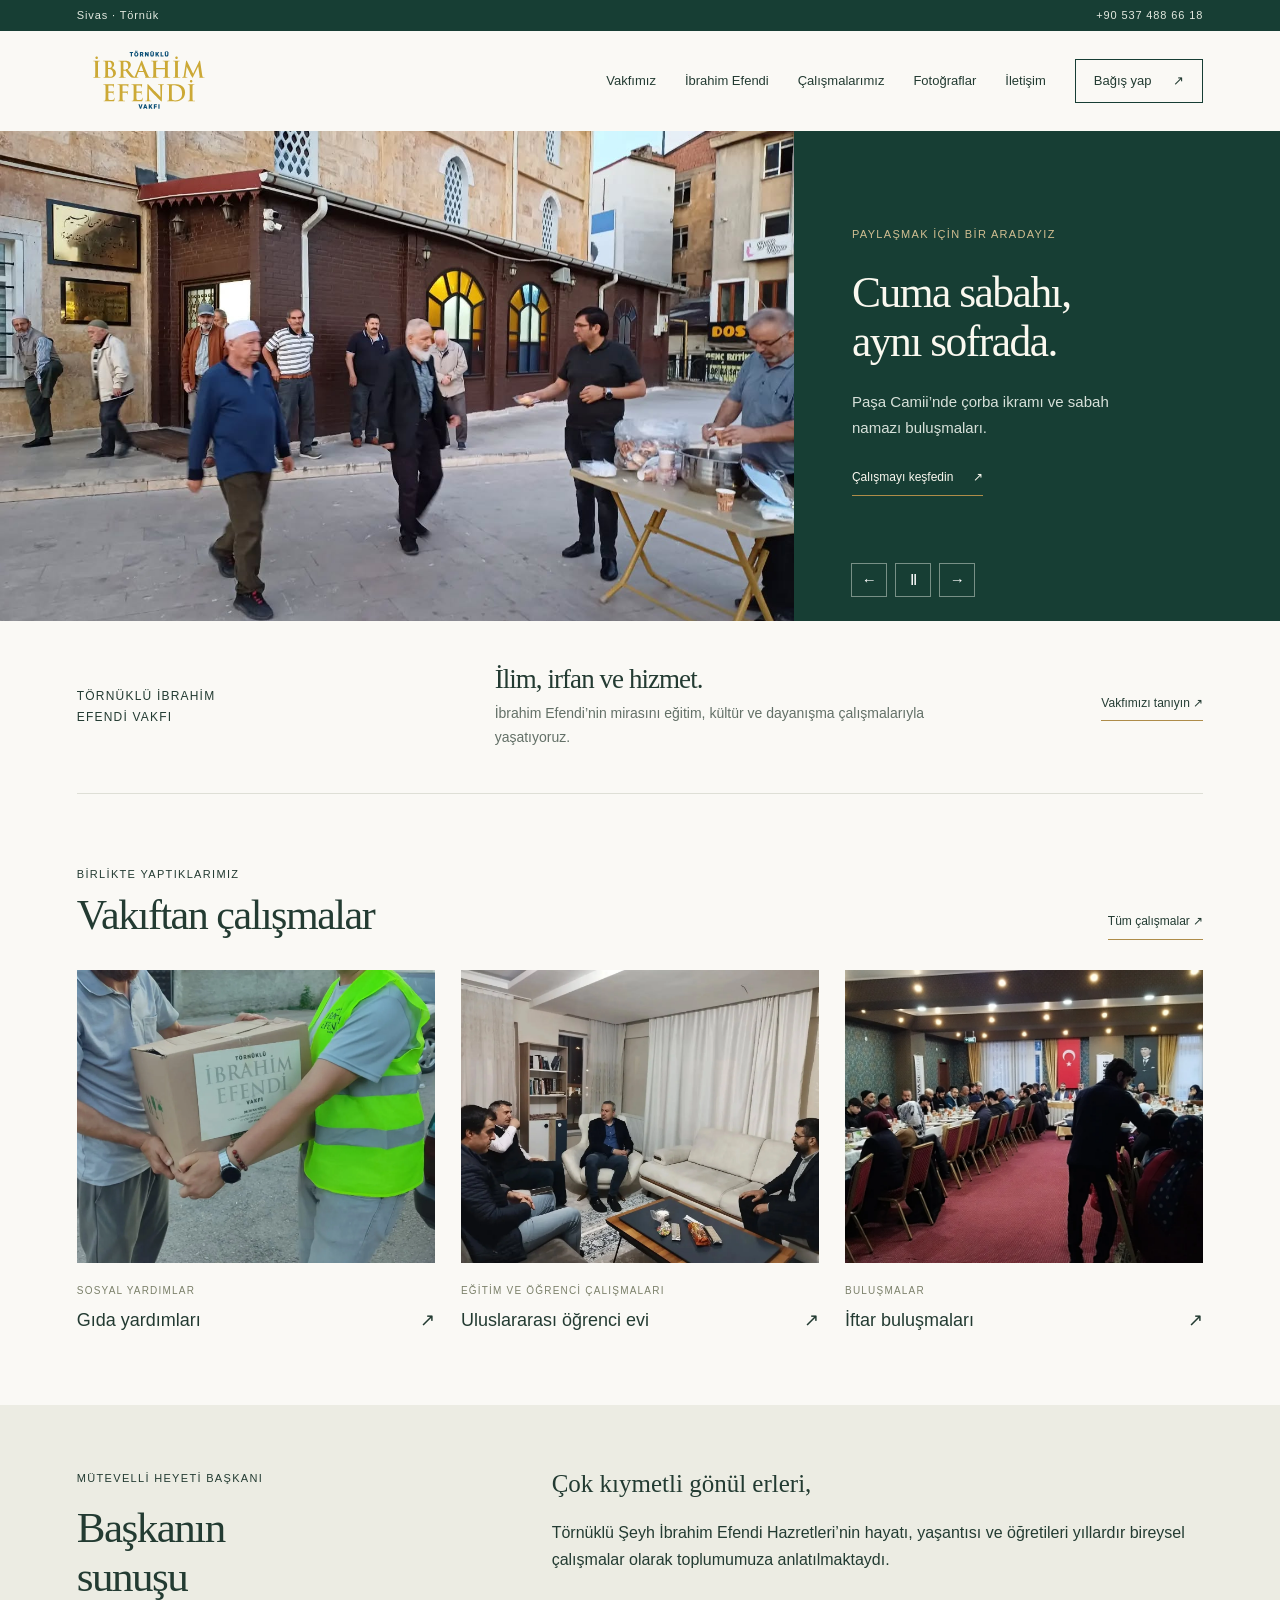
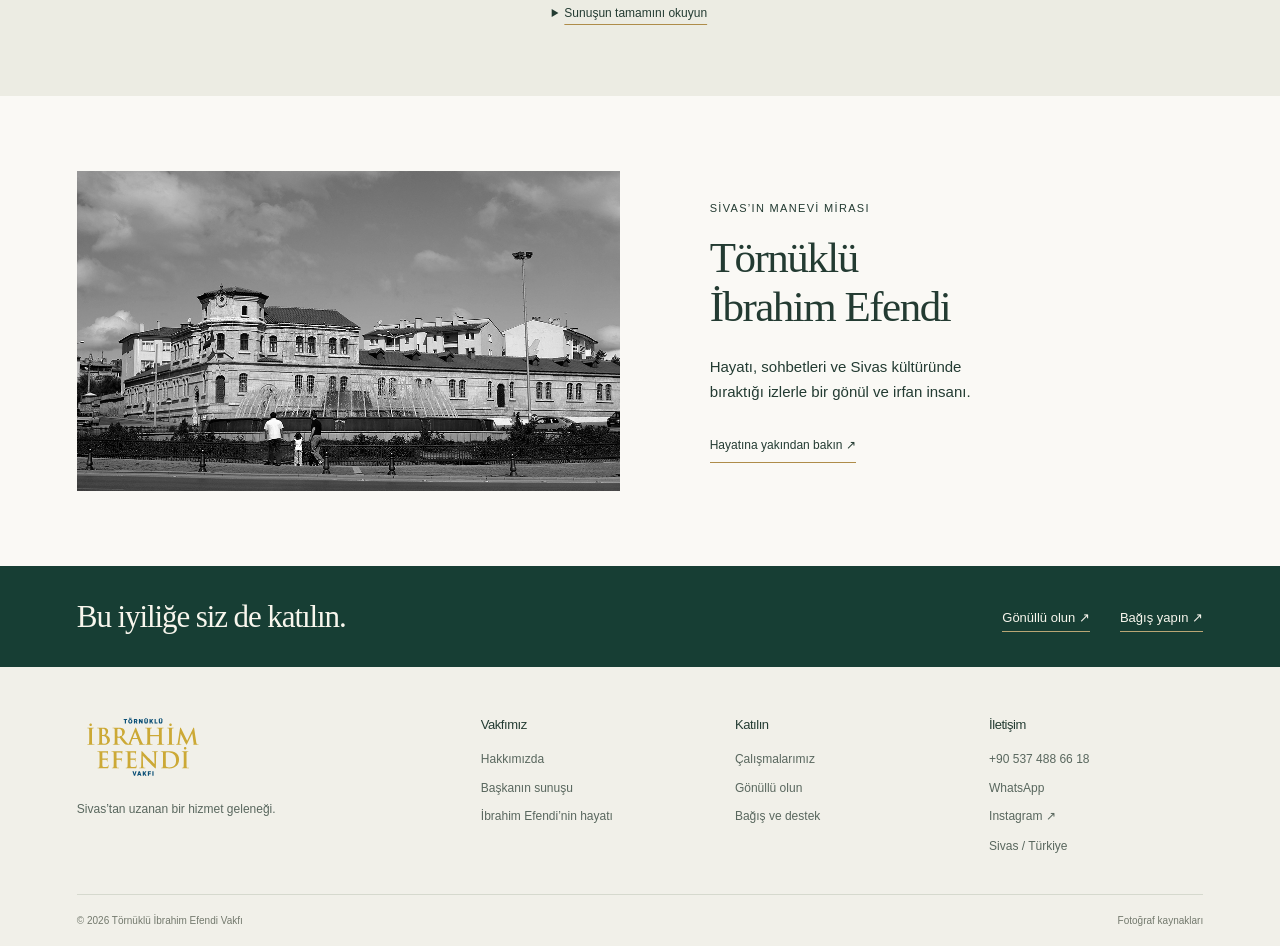
==== commit 2396a3b2: "Siteyi yeni sayfa yapısı ve tasarımla yenile" ====
--- a/index.html
+++ b/index.html
@@ -1,864 +1 @@
-<!DOCTYPE html>
-<html lang="tr">
-<head>
-  <meta charset="UTF-8">
-
-  <meta
-    name="viewport"
-    content="width=device-width, initial-scale=1.0"
-  >
-
-  <meta
-    name="description"
-    content="Törnüklü İbrahim Efendi Vakfı; hayır, yardımlaşma, dayanışma ve manevi mirası yaşatma amacıyla faaliyet göstermektedir."
-  >
-
-  <title>Törnüklü İbrahim Efendi Vakfı</title>
-
-  <!-- Favicon -->
-  <link rel="icon" type="image/x-icon" href="favicon.ico">
-
-<link rel="icon" type="image/png" sizes="32x32" href="favicon-32x32.png">
-
-<link rel="icon" type="image/png" sizes="16x16" href="favicon-16x16.png">
-
-<link rel="apple-touch-icon" href="apple-touch-icon.png">
-
-<link rel="manifest" href="site.webmanifest">
-
-<meta name="theme-color" content="#18392b">
-
-  <!-- Google Fonts -->
-  <link rel="preconnect" href="https://fonts.googleapis.com">
-  <link
-    rel="preconnect"
-    href="https://fonts.gstatic.com"
-    crossorigin
-  >
-
-  <link
-    href="https://fonts.googleapis.com/css2?family=Cormorant+Garamond:wght@500;600;700&family=Inter:wght@400;500;600&display=swap"
-    rel="stylesheet"
-  >
-
-  <style>
-    :root {
-      --green: #18392b;
-      --green-dark: #10271e;
-      --gold: #b79a63;
-      --gold-light: #c9ad76;
-      --cream: #f8f6f2;
-      --text: #1f1f1f;
-      --muted: #706b63;
-      --line: #e6ded0;
-      --white: #ffffff;
-      --header-height: 96px;
-    }
-
-    * {
-      margin: 0;
-      padding: 0;
-      box-sizing: border-box;
-    }
-
-    html {
-      scroll-behavior: smooth;
-      scroll-padding-top: var(--header-height);
-    }
-
-    body {
-      font-family: "Inter", sans-serif;
-      background: var(--cream);
-      color: var(--text);
-      line-height: 1.7;
-      overflow-x: hidden;
-    }
-
-    img {
-      max-width: 100%;
-    }
-
-    a {
-      color: inherit;
-      text-decoration: none;
-    }
-
-    button,
-    input,
-    textarea,
-    select {
-      font: inherit;
-    }
-
-    .container {
-      width: min(1180px, 92%);
-      margin-inline: auto;
-    }
-
-    /* HEADER */
-
-    header {
-      position: fixed;
-      top: 0;
-      left: 0;
-      width: 100%;
-      z-index: 1000;
-
-      background: rgba(248, 246, 242, 0.92);
-      backdrop-filter: blur(16px);
-      -webkit-backdrop-filter: blur(16px);
-
-      border-bottom: 1px solid rgba(183, 154, 99, 0.22);
-    }
-
-    .nav {
-      min-height: var(--header-height);
-
-      display: flex;
-      align-items: center;
-      justify-content: space-between;
-
-      gap: 30px;
-    }
-
-    .logo {
-      display: inline-flex;
-      align-items: center;
-
-      flex-shrink: 0;
-    }
-
-    .logo img {
-      display: block;
-
-      width: auto;
-      height: 76px;
-
-      max-width: 225px;
-      object-fit: contain;
-    }
-
-    .menu {
-      display: flex;
-      align-items: center;
-
-      gap: 28px;
-
-      font-size: 14px;
-      font-weight: 500;
-      color: #3d3a35;
-    }
-
-    .menu a {
-      position: relative;
-      white-space: nowrap;
-
-      transition:
-        color 0.25s ease,
-        opacity 0.25s ease;
-    }
-
-    .menu a::after {
-      content: "";
-
-      position: absolute;
-      left: 0;
-      bottom: -8px;
-
-      width: 0;
-      height: 1px;
-
-      background: var(--gold);
-
-      transition: width 0.25s ease;
-    }
-
-    .menu a:hover {
-      color: var(--gold);
-    }
-
-    .menu a:hover::after {
-      width: 100%;
-    }
-
-    .mobile-menu-button {
-      display: none;
-
-      width: 44px;
-      height: 44px;
-
-      border: 1px solid var(--line);
-      border-radius: 12px;
-
-      background: transparent;
-      color: var(--green);
-
-      cursor: pointer;
-    }
-
-    .mobile-menu-button span {
-      display: block;
-
-      width: 20px;
-      height: 2px;
-
-      margin: 4px auto;
-
-      border-radius: 10px;
-      background: currentColor;
-    }
-
-    /* HERO */
-
-    .hero {
-      min-height: 100vh;
-
-      display: flex;
-      align-items: center;
-
-      padding-top: var(--header-height);
-
-      background:
-        linear-gradient(
-          rgba(16, 39, 30, 0.72),
-          rgba(16, 39, 30, 0.8)
-        ),
-        linear-gradient(135deg,#10271e,#234b39);
-
-      background-size: cover;
-      background-position: center;
-
-      color: var(--white);
-      text-align: center;
-    }
-
-    .hero-content {
-      max-width: 960px;
-      margin-inline: auto;
-    }
-
-    .eyebrow {
-      margin-bottom: 24px;
-
-      color: var(--gold);
-
-      font-size: 13px;
-      font-weight: 600;
-      letter-spacing: 5px;
-      text-transform: uppercase;
-    }
-
-    h1,
-    h2,
-    h3 {
-      font-family: "Cormorant Garamond", serif;
-      line-height: 1.08;
-    }
-
-    h1 {
-      margin-bottom: 24px;
-
-      font-size: clamp(52px, 7vw, 92px);
-      font-weight: 700;
-    }
-
-    .hero p {
-      max-width: 760px;
-      margin: 0 auto 38px;
-
-      color: rgba(255, 255, 255, 0.88);
-
-      font-size: 19px;
-      line-height: 1.8;
-    }
-
-    .buttons {
-      display: flex;
-      justify-content: center;
-      flex-wrap: wrap;
-
-      gap: 16px;
-    }
-
-    .btn {
-      display: inline-flex;
-      align-items: center;
-      justify-content: center;
-
-      min-height: 52px;
-      padding: 14px 28px;
-
-      border-radius: 999px;
-
-      font-size: 14px;
-      font-weight: 600;
-
-      transition:
-        transform 0.25s ease,
-        background 0.25s ease,
-        color 0.25s ease,
-        border-color 0.25s ease;
-    }
-
-    .btn-primary {
-      background: var(--gold);
-      color: var(--green-dark);
-    }
-
-    .btn-primary:hover {
-      transform: translateY(-3px);
-      background: var(--gold-light);
-    }
-
-    .btn-outline {
-      border: 1px solid rgba(255, 255, 255, 0.55);
-      color: var(--white);
-    }
-
-    .btn-outline:hover {
-      transform: translateY(-3px);
-
-      border-color: var(--white);
-      background: var(--white);
-      color: var(--green);
-    }
-
-    /* GENEL BÖLÜMLER */
-
-    section {
-      padding: 110px 0;
-    }
-
-    .section-title {
-      max-width: 760px;
-      margin-bottom: 56px;
-    }
-
-    .section-title span {
-      color: var(--gold);
-
-      font-size: 13px;
-      font-weight: 700;
-      letter-spacing: 3px;
-      text-transform: uppercase;
-    }
-
-    .section-title h2 {
-      margin-top: 12px;
-
-      color: var(--green);
-
-      font-size: clamp(38px, 5vw, 62px);
-    }
-
-    /* HAKKINDA */
-
-    .about-grid {
-      display: grid;
-      grid-template-columns: 0.9fr 1.1fr;
-      align-items: center;
-
-      gap: 64px;
-    }
-
-    .portrait {
-      min-height: 520px;
-
-      border-radius: 28px;
-
-      background:
-        linear-gradient(
-          rgba(24, 57, 43, 0.18),
-          rgba(24, 57, 43, 0.18)
-        ),
-        linear-gradient(135deg,#10271e,#234b39);
-
-      background-size: cover;
-      background-position: center;
-
-      box-shadow: 0 24px 80px rgba(24, 57, 43, 0.16);
-    }
-
-    .about-text p {
-      margin-bottom: 22px;
-
-      color: var(--muted);
-
-      font-size: 18px;
-    }
-
-    .read-more {
-      display: inline-block;
-
-      padding-bottom: 5px;
-
-      border-bottom: 1px solid var(--gold);
-
-      color: var(--green);
-      font-weight: 700;
-    }
-
-    /* VAKFIMIZ */
-
-    .foundation {
-      padding-top: 30px;
-    }
-
-    .foundation-box {
-      padding: 55px;
-
-      border: 1px solid var(--line);
-      border-radius: 28px;
-
-      background: var(--white);
-    }
-
-    .foundation-box h2 {
-      margin-bottom: 20px;
-
-      color: var(--green);
-      font-size: clamp(36px, 4vw, 52px);
-    }
-
-    .foundation-box p {
-      max-width: 900px;
-
-      color: var(--muted);
-      font-size: 17px;
-    }
-
-    /* FAALİYETLER */
-
-    .activities {
-      border-top: 1px solid var(--line);
-      border-bottom: 1px solid var(--line);
-
-      background: #fffaf0;
-    }
-
-    .cards {
-      display: grid;
-      grid-template-columns: repeat(3, 1fr);
-
-      gap: 26px;
-    }
-
-    .card {
-      padding: 38px;
-
-      border: 1px solid var(--line);
-      border-radius: 26px;
-
-      background: var(--white);
-
-      transition:
-        transform 0.25s ease,
-        box-shadow 0.25s ease;
-    }
-
-    .card:hover {
-      transform: translateY(-6px);
-
-      box-shadow: 0 22px 50px rgba(24, 57, 43, 0.1);
-    }
-
-    .icon {
-      width: 58px;
-      height: 58px;
-
-      display: grid;
-      place-items: center;
-
-      margin-bottom: 24px;
-
-      border-radius: 50%;
-
-      background: rgba(183, 154, 99, 0.14);
-      color: var(--gold);
-
-      font-size: 25px;
-    }
-
-    .card h3 {
-      margin-bottom: 14px;
-
-      color: var(--green);
-
-      font-size: 30px;
-    }
-
-    .card p {
-      color: var(--muted);
-
-      font-size: 15.5px;
-    }
-
-    /* SÖZ ALANI */
-
-    .quote {
-      padding: 120px 0;
-
-      background: var(--green);
-      color: var(--white);
-
-      text-align: center;
-    }
-
-    .quote blockquote {
-      max-width: 980px;
-      margin-inline: auto;
-
-      font-family: "Cormorant Garamond", serif;
-      font-size: clamp(36px, 5vw, 68px);
-      line-height: 1.16;
-    }
-
-    .quote p {
-      margin-top: 24px;
-
-      color: var(--gold);
-    }
-
-    /* GALERİ */
-
-    .gallery-grid {
-      display: grid;
-      grid-template-columns: repeat(3, 1fr);
-
-      gap: 18px;
-    }
-
-    .gallery-item {
-      height: 310px;
-
-      overflow: hidden;
-
-      border-radius: 24px;
-
-      background: #e9e4dc;
-    }
-
-    .gallery-item img {
-      width: 100%;
-      height: 100%;
-
-      display: block;
-
-      object-fit: cover;
-
-      transition: transform 0.5s ease;
-    }
-
-    .gallery-item:hover img {
-      transform: scale(1.06);
-    }
-
-    /* BAĞIŞ */
-
-    .donation {
-      background:
-        linear-gradient(
-          135deg,
-          var(--green-dark),
-          var(--green)
-        );
-
-      color: var(--white);
-    }
-
-    .donation-box {
-      display: grid;
-      grid-template-columns: 1fr 1fr;
-      align-items: center;
-
-      gap: 60px;
-    }
-
-    .donation h2 {
-      font-size: clamp(40px, 5vw, 64px);
-    }
-
-    .donation p {
-      margin-top: 20px;
-
-      color: rgba(255, 255, 255, 0.78);
-
-      font-size: 18px;
-    }
-
-    .iban {
-      padding: 32px;
-
-      border: 1px solid rgba(255, 255, 255, 0.18);
-      border-radius: 24px;
-
-      background: rgba(255, 255, 255, 0.08);
-    }
-
-    .iban small {
-      color: var(--gold);
-
-      font-weight: 700;
-      letter-spacing: 2px;
-    }
-
-    .iban strong {
-      display: block;
-
-      margin-top: 12px;
-
-      font-size: 20px;
-      word-break: break-word;
-    }
-
-    /* FOOTER */
-
-    footer {
-      padding: 70px 0 30px;
-
-      background: #0d1f18;
-      color: var(--white);
-    }
-
-    .footer-grid {
-      display: grid;
-      grid-template-columns: 1.3fr 1fr 1fr 1fr;
-
-      gap: 40px;
-
-      margin-bottom: 50px;
-    }
-
-    footer h4 {
-      margin-bottom: 18px;
-
-      color: var(--gold);
-
-      font-size: 14px;
-      letter-spacing: 2px;
-      text-transform: uppercase;
-    }
-
-    footer p,
-    footer a {
-      display: block;
-
-      margin-bottom: 10px;
-
-      color: rgba(255, 255, 255, 0.72);
-
-      font-size: 14px;
-    }
-
-    footer a:hover {
-      color: var(--gold);
-    }
-
-    .copyright {
-      padding-top: 24px;
-
-      border-top: 1px solid rgba(255, 255, 255, 0.12);
-
-      color: rgba(255, 255, 255, 0.55);
-
-      font-size: 13px;
-      text-align: center;
-    }
-
-    /* TABLET */
-
-    @media (max-width: 1050px) {
-      .menu {
-        gap: 18px;
-        font-size: 13px;
-      }
-
-      .logo img {
-        height: 68px;
-        max-width: 195px;
-      }
-    }
-
-    /* MOBİL */
-
-    @media (max-width: 860px) {
-      :root {
-        --header-height: 82px;
-      }
-
-      .nav {
-        min-height: var(--header-height);
-      }
-
-      .logo img {
-        height: 62px;
-        max-width: 180px;
-      }
-
-      .menu {
-        position: absolute;
-        top: 100%;
-        left: 0;
-
-        width: 100%;
-
-        display: none;
-        flex-direction: column;
-        align-items: flex-start;
-
-        gap: 0;
-
-        padding: 18px 4% 24px;
-
-        border-top: 1px solid var(--line);
-        border-bottom: 1px solid var(--line);
-
-        background: rgba(248, 246, 242, 0.98);
-      }
-
-      .menu.active {
-        display: flex;
-      }
-
-      .menu a {
-        width: 100%;
-
-        padding: 12px 0;
-      }
-
-      .menu a::after {
-        display: none;
-      }
-
-      .mobile-menu-button {
-        display: block;
-        flex-shrink: 0;
-      }
-
-      .hero {
-        min-height: 92vh;
-      }
-
-      .hero p {
-        font-size: 16px;
-      }
-
-      .about-grid,
-      .donation-box,
-      .footer-grid {
-        grid-template-columns: 1fr;
-      }
-
-      .cards {
-        grid-template-columns: 1fr;
-      }
-
-      .gallery-grid {
-        grid-template-columns: 1fr 1fr;
-      }
-
-      .portrait {
-        min-height: 400px;
-      }
-
-      .foundation-box {
-        padding: 36px 28px;
-      }
-
-      section {
-        padding: 78px 0;
-      }
-    }
-
-    @media (max-width: 560px) {
-      .container {
-        width: min(92%, 1180px);
-      }
-
-      .logo img {
-        height: 56px;
-        max-width: 155px;
-      }
-
-      h1 {
-        font-size: 48px;
-      }
-
-      .eyebrow {
-        letter-spacing: 3px;
-      }
-
-      .buttons {
-        flex-direction: column;
-        align-items: stretch;
-
-        max-width: 320px;
-        margin-inline: auto;
-      }
-
-      .gallery-grid {
-        grid-template-columns: 1fr;
-      }
-
-      .gallery-item {
-        height: 280px;
-      }
-
-      .portrait {
-        min-height: 340px;
-      }
-
-      .card {
-        padding: 30px;
-      }
-
-      .iban strong {
-        font-size: 16px;
-      }
-    }
-  </style>
-<link rel="stylesheet" href="refinements.css?v=5">
-</head>
-
-<body><a class="skip-link" href="#main">İçeriğe geç</a><header>
-    <div class="container nav">
-
-      <a
-        href="index.html"
-        class="logo"
-        aria-label="Törnüklü İbrahim Efendi Vakfı ana sayfa"
-      >
-        <img
-          src="logo.svg"
-          alt="Törnüklü İbrahim Efendi Vakfı logosu"
-        >
-      </a>
-
-      <nav
-        class="menu"
-        id="mainMenu"
-        aria-label="Ana menü"
-      >
-        <a href="hayat.html">Törnüklü İbrahim Efendi</a>
-        <a href="#vakif">Vakfımız</a><a href="#baskan-sunusu">Başkanın Sunuşu</a>
-        <a href="#faaliyetler">Faaliyetler</a>
-        <a href="#galeri">Galeri</a>
-        <a href="#bagis">Bağış</a>
-        <a href="#iletisim">İletişim</a>
-      </nav>
-
-      <button
-        class="mobile-menu-button"
-        id="mobileMenuButton"
-        type="button"
-        aria-label="Menüyü aç"
-        aria-controls="mainMenu"
-        aria-expanded="false"
-      >
-        <span></span>
-        <span></span>
-        <span></span>
-      </button>
-
-    </div>
-  </header><main id="main"><section class="hero city-hero" id="anasayfa" aria-label="Vakfımızdan" aria-roledescription="slayt gösterisi"><div class="hero-slide" role="group" aria-roledescription="slayt" aria-label="1 / 3"><img class="city-image" src="sivas-meydan.jpg" alt="Sivas şehir meydanından tarihî bir görünüm" fetchpriority="high" width="1080" height="719"><div class="city-shade"></div><div class="container city-content"><p class="city-location">Sivas · Törnük</p><h1>Törnüklü<br>İbrahim Efendi Vakfı</h1><p class="city-intro">İlim, irfan ve hizmet mirasını<br>geleceğe taşıyoruz.</p><a class="city-button" href="#vakif">Vakfımızı tanıyın <span aria-hidden="true">→</span></a></div><span class="city-caption">Sivas şehir meydanı</span></div><div class="hero-slide" role="group" aria-roledescription="slayt" aria-label="2 / 3" hidden><img class="city-image" src="corba-ikrami.webp" alt="Paşa Camii çevresinde vakıf gönüllülerinin çorba ikramı" loading="lazy" width="1440" height="1080"><div class="city-shade"></div><div class="container city-content"><p class="city-location">Sosyal yardım ve dayanışma</p><h2>Cuma çorbası ikramı</h2><p class="city-intro">Paşa Camii çevresinde paylaşma ve kardeşlik için bir araya geliyoruz.</p><a class="city-button" href="#faaliyetler">Faaliyetlerimiz <span aria-hidden="true">→</span></a></div><span class="city-caption">Vakıf arşivinden</span></div><div class="hero-slide" role="group" aria-roledescription="slayt" aria-label="3 / 3" hidden><img class="city-image" src="egitim-bulusmasi.webp" alt="Vakıf merkezinde gerçekleştirilen eğitim ve sohbet buluşması" loading="lazy" width="1440" height="1080"><div class="city-shade"></div><div class="container city-content"><p class="city-location">Eğitim ve kültür</p><h2>Birlikte öğreniyor,<br>birlikte paylaşıyoruz.</h2><p class="city-intro">Eğitim, sohbet ve öğrenci çalışmalarıyla ilim ve irfan mirasını yaşatıyoruz.</p><a class="city-button" href="#egitim">Eğitim çalışmalarımız <span aria-hidden="true">→</span></a></div><span class="city-caption">Vakıf arşivinden</span></div><div class="hero-controls" hidden><button type="button" class="hero-prev" aria-label="Önceki görsel">←</button><button type="button" class="hero-play" aria-label="Otomatik geçişi durdur">Ⅱ</button><button type="button" class="hero-next" aria-label="Sonraki görsel">→</button><span class="slide-status" aria-live="polite" aria-atomic="true"></span></div></section><div class="container"><div class="opening-links"><a href="hayat.html">İbrahim Efendi’nin hayatı <span aria-hidden="true">↗</span></a><a href="#faaliyetler">Vakıf çalışmalarımız <span aria-hidden="true">↓</span></a><a href="#gonullu">Gönüllü olarak katılın <span aria-hidden="true">↓</span></a></div></div><section id="baskan-sunusu" class="chairman"><div class="container chairman-layout"><div class="chairman-heading"><span class="eyebrow">Vakfımızdan</span><h2>Mütevelli Heyeti<br>Başkanı’nın Sunuşu</h2><img src="yonetim-toplantisi.webp" width="1440" height="1080" loading="lazy" alt="Vakıf yönetim kurulu toplantısından"><small>Vakıf yönetim kurulu toplantısından</small></div><div class="chairman-copy"><p class="chairman-lead">Çok kıymetli gönül erleri,</p><p>Törnüklü Şeyh İbrahim Efendi Hazretleri’nin hayatı, yaşantısı ve öğretileri yıllardır bireysel çalışmalar olarak toplumumuza anlatılmaktaydı.</p><p>Çok kıymetli İstişare Kurulu Başkanımız Mehmet Ali Kayer Hocaefendi’nin rehberliğinde vakfımızı kurduk.</p><details class="speech"><summary>Sunuşun tamamını okuyun</summary><div class="speech-text"><p>Çok kıymetli gönül erleri,</p><p>Törnüklü Şeyh İbrahim Efendi Hazretleri’nin hayatı, yaşantısı ve öğretileri yıllardır bireysel çalışmalar olarak toplumumuza anlatılmaktaydı. Bu uğurda Zara’lı Abdulmuttalip Gökçe Hz, Sivas Eski Belediye Başkanı Gönül insanı Osman Seçilmiş Beyefendiyi ve herşeyden önce hayatını Törnüklü Şeyh İbrahim Efendi Hz. bilinmesine adamış Mehmet Ali Kayer Hocaefendi gibi birçok güzel insanı,  tasavvuf erlerini anarak yapılan tüm çalışmalardan dolayı teşekkürlerimizi arz ediyoruz.</p><p>Törnüklü Şeyh İbrahim Efendi Hazretlerini kişisel çabalarla anmak onun düşüncelerini fikirlerini yaşam biçimini bireysel olarak anlatmak kalıcı olmayacağını gördük. Ve bu çalışmaları kurumsal olarak yapmak ve sadakai cariye olabilecek şekilde düzenlemenin daha doğru olacağına karar verdik.  Bireysel olarak yapılan çalışmalar hasenat olarak elbette çok değerli ancak bunu salih amel düzeyine çıkarmak ve kalıcı hale getirmenin yolunun kurumsal çalışmalar ile mümkün olabileceğini net olarak anlamış olduk ve Çok kıymetli İstişare Kurulu Başkanımız Mehmet Ali Kayer Hoca efendinin rehberliğinde Vakfımızı kurduk Elhamdulillah….</p><p>Vakfımız kurulur kurulmaz hemen çalışmalara başladık ilk olarak İdare Merkezimizi oluşturduk. Paşa camii arkasında vakıf Binamızı açtık. Akabinde her biri birbirinden değerli arkadaşlardan müteşekkil Vakıf Yönetimini oluşturduk. Ve çalışmalara başladık İhtiyaç sahiplerinin varlığı, Coğrafyamızdaki sorunları görünce kayıtsız kalamadık ve düzenli olarak Gıda Paketi yardımlarını başlattık, İftar Programları, İstişare toplantıları düzenledik.  Gazze ve Arakanda yardım çalışmaları organize ettik, Afrika da,  Çad ve Uganda da, Bangladeş de Arakan Mülteci Kamplarında Kurban, Su Kuyusu, Kuranı Kerim Dağıtımı, Şadırvan, Cami Tadilatı, Dikiş Makinası, Süt Keçisi dağıtımı gibi farklı projeler uyguladık. Ve uygulamaya devam ediyoruz. Yardımlarımızda aracı kullanmadan yapmaya gayret ediyoruz. Ve böylece yardımlarımızı en uzak en ulaşılamaz yerlere ulaştırmayı hedef edindik.  Ve bu uğurda hedefimize ulaştıran Rabbime hamdolsun. Biz bunu İbrahim Efendimin bereketi olarak değerlendirdik. Yine 17 Mayıstan bu güne yaklaşık 2,5 yıldır her cuma sabah namazı sonrası Paşa Camiinde halkımıza çorba ikramında bulunmaktayız akabinde ise eğitimler icra edilmekte bu şekilde sabah namazı buluşmalarını yaygınlaştırmak ve kalıcı hale getirmek için çabalamaktayız. Hani Selahattin Eyyübiyi bir Cuma namazı çıkışı neden Mescidi Aksayı kurtarmıyorsun eleştirisi yapan genç kardeşimize bir sabah namazında bizi eleştiren genç burdamı diye sormuştu burda yok denilince o muhteşem cevabı vermişti. “Ne zaman ki sabah namazındaki cemaat Cuma namazındaki kadar olur işte o zaman aksa özgürleşecek” demişti. İşte bizde sabah namazlarında bir araya gelmek hep birlikte mücadele etmek için çorba ikramını yapıyoruz bu çalışmamıza destek veren tüm kardeşlerimden Allah razı olsun.</p><p>Çok kıymetli dostlarımız,</p><p>Mehmet Zahid Kotku Hz. İfadesi ile bizim amacımız Cemaate adam yetiştirmek değil Cemiyete adam yetiştirmek olmalıdır. Dusturu ile tüm çalışmalarımızı toplumumuzun ihtiyaçları doğrultusunda yürütmekteyiz. Bu güne kadar hiç kimsenin hiç bir gurubun adamı olmadık hiç kimseden de bizim adamımız olsun anlayışında olmadık. Biz şunu çok iyi biliyoruz ki Nurullah Genç in dedesi ile ilgili anılarını anlatırken kullandığı ifade ile “İyilik için uzattığınız el kendi elinizdir” anlayışı ile yapmış olduğunuz tüm hayır ve hasenatların yine kendimize hayır olarak döndüğünün bilincinde çalışmalarımızı yapmaya gayret ediyoruz. Allah’a hamdolsun ki 18 Ocak 2024 tarihinde Resmi Gazete de yayınlanarak faaliyeti Başlayan Vakfımız Bu güne kadar Ulusal ve Uluslararası düzeyde Gazze den Arakana Özbekistan dan Afrika’ya etkili birçok faaliyet ve çalışma yapmıştır. Ve yapmaya devam etmektedir. İnşallah ilerde kurmayı düşündüğümüz ve çalışmalarına başladığımız Rahmetli Erbakan Hocamızın da özel toplantılarda dile getirdiği Manevi İlimler Akademisi ile toplumumuzda oluşan sosyal çürümeyi, bireyselleşmeyi, manevi hastalıkların vermiş olduğu zararları, deist ve ateist bir toplum oluşturma çabalarını bertaraf edecek akademik düzeyde çalışmaları kurumsal olarak yapma gayreti içerisinde olacağız.</p><p>Değerli kardeşlerim,</p><p>Bizler Vakıf çalışmalarını yürütürken bunun bir cihad olduğunun bilincinde hareket ederek İman, İlim, İhlas, İyi Ahlak, ihsan ve İttika sahibi olan istişare ile ittifak halinde işlerini yapan malından infak ederek sadakat içerisinde liderlerine itaat eden genç bireyler yetiştirmeyi şiar edinerek yola çıktık. Allah bu yolda önümüzdeki engelleri kaldırsın. Hayırlı ve bereketli işler yapmayı nasip etsin. Törnüklü Şeyh İbrahim Efendi Hz. gibi toplumumuzun manevi mimarları olan Anadolu’nun gönül erlerine layık insanlar olmak niyetiyle hepinizi Allaha emanet ediyorum.</p><p>EsselamuAleyküm verahmatullahi ve berakatüh..</p></div></details></div></div></section><section id="hakkinda"><div class="container about-grid"><div class="heritage-panel"><span>Sivas · Törnük</span><h2>Törnüklü<br>İbrahim Efendi</h2><p>Hayatı, tasavvufî kişiliği ve Sivas kültüründeki yeri.</p><a class="support-link" href="hayat.html">Hayatını okuyun →</a></div><div class="about-text"><div class="section-title"><span>Manevi miras</span><h2>Hayatı ve bıraktığı miras</h2></div><p>Törnüklü Şeyh İbrahim Efendi, 19. yüzyılın ikinci yarısı ile 20. yüzyılın başlarında Sivas ve çevresinde yaşamış; Törnük köyüyle özdeşleşmiş bir gönül ve irfan insanıdır. Nakşibendî-Hâlidî geleneğinin Sivas’taki önemli temsilcilerinden biri olarak anılır.</p><p>Kaynaklarda, Erzincanlı Terzi Baba’nın irfan geleneğinin Şeyh Şakir Efendi yoluyla devam eden halkasında yer aldığı aktarılır. Köyünde sade bir hayat sürmüş; çiftçilik ve rençperlikle meşgul olurken sohbetleri, ahlaki örnekliği ve insanlara rehberliğiyle tanınmıştır.</p></div></div></section><section id="vakif" class="foundation"><div class="container"><div class="foundation-box"><h2>Vakfımız</h2><p>Törnüklü İbrahim Efendi Vakfı, Törnüklü Şeyh İbrahim Efendi’nin ilim, irfan, ahlak ve hizmet mirasını geleceğe taşımak amacıyla kurulmuştur. Vakfımız; sosyal yardımdan eğitime, kültürel faaliyetlerden uluslararası dayanışmaya kadar geniş bir alanda insanı merkeze alan çalışmalar yürütür. Her çalışmamızda güven, şeffaflık, kardeşlik ve sürdürülebilir fayda anlayışını esas alırız.</p><h3 class="subheading">Kuruluş hikâyemiz</h3><p>Vakfımız, Törnüklü Şeyh İbrahim Efendi’nin hatırasını ve temsil ettiği ilim, irfan ve hizmet anlayışını kurumsal bir yapı içinde yaşatmak amacıyla yaklaşık bir yıllık hazırlık sürecinin ardından 18 Ocak 2024 tarihinde kurulmuştur. Kuruluşumuz, geçmişe vefayı yalnızca bir anma faaliyeti olarak değil; günümüz insanına dokunan eğitim, sosyal yardım ve dayanışma çalışmalarıyla geleceğe taşınan canlı bir miras olarak görür.</p><div class="two-columns"><div><h3>Misyonumuz</h3><p>İlim, ahlak, merhamet ve dayanışma değerlerini esas alarak; ihtiyaç sahiplerine sürdürülebilir destek sunmak, gençlerin ve öğrencilerin gelişimine katkı sağlamak, toplumun manevi ve kültürel birikimini güçlendirmek ve gönüllülük bilincini yaygınlaştırmak.</p></div><div><h3>Vizyonumuz</h3><p>Yerelden evrensele uzanan; güvenilir, şeffaf, kapsayıcı ve örnek çalışmalarıyla tanınan; ilim ve iyilik merkezli bir vakıf modeli oluşturmak.</p></div></div><div class="values"><div><h3>İhsan ve Samimiyet</h3><p>Her işi en güzel şekilde ve karşılık beklemeden yapma gayreti.</p></div><div><h3>Güven ve Şeffaflık</h3><p>Bağışların, faaliyetlerin ve karar süreçlerinin açık biçimde yönetilmesi.</p></div><div><h3>İlim ve Hikmet</h3><p>Eğitimi, doğru bilgiyi ve düşünceyi toplumsal gelişimin temeli kabul etmek.</p></div><div><h3>Merhamet ve Dayanışma</h3><p>İhtiyaç sahibinin onurunu koruyan, kalıcı fayda üreten yardım anlayışı.</p></div><div><h3>Kardeşlik ve Kapsayıcılık</h3><p>Farklı coğrafyalardan insanları ortak değerler etrafında buluşturmak.</p></div><div><h3>Süreklilik</h3><p>Tek seferlik faaliyetler yerine düzenli ve ölçülebilir çalışmalar yürütmek.</p></div></div></div></div></section><section id="faaliyetler" class="activities"><div class="container"><div class="section-title"><span>Faaliyetlerimiz</span><h2>Sosyal yardım ve dayanışma</h2></div><div class="cards"><article class="card"><img class="activity-photo" src="gida-yardimi.webp" alt="Gıda yardımlarının ulaştırılması" loading="lazy" width="1440" height="1080"><h3>Ramazan Gıda Kolisi Çalışması</h3><p>Ramazan ayının bereketini ihtiyaç sahibi ailelerle paylaşmak amacıyla hazırlanan gıda kolileri, vakıf gönüllülerimiz tarafından titizlikle paketlenerek belirlenen hanelere ulaştırılır. Yardım sürecinde ihtiyaç tespiti, mahremiyet ve adil dağıtım ilkelerine dikkat edilir.</p></article><article class="card"><img class="activity-photo" src="iftar-programi.webp" alt="Vakıf dayanışma ve iftar programı" loading="lazy" width="1440" height="1080"><h3>Düzenli Gıda Yardımı</h3><p>Vakfımız, yalnızca belirli dönemlerde değil, yıl boyunca ihtiyaç sahibi ailelere düzenli gıda desteği sunmayı hedefler. Bağışçılarımızın katkılarıyla hazırlanan paketler, sosyal yardım komitemizin planlaması ve gönüllülerimizin desteğiyle ulaştırılır.</p></article><article class="card"><img class="activity-photo" src="corba-ikrami.webp" alt="Cuma çorbası ikramı" loading="lazy" width="1440" height="1080"><h3>Cuma Çorbası İkramı</h3><p>Paylaşma ve kardeşlik duygusunu canlı tutmak amacıyla cuma günleri Paşa Camii çevresinde çorba ikramı gerçekleştirilmektedir. Bu çalışma, gönüllülerimizin düzenli katılımıyla sürdürülen açık ve kapsayıcı bir iyilik buluşmasıdır.</p></article><article class="card"><h3>Filistin’e Yardım</h3><p>Vakfımız, Filistin’de yaşanan insani krize duyarsız kalmayarak güvenilir kanallar üzerinden nakdî ve aynî yardım çalışmalarına destek olmaktadır.</p></article><article class="card"><h3>Afrika’da Kurban ve Yemek Organizasyonları</h3><p>Kurban dönemlerinde ve ihtiyaç duyulan zamanlarda Afrika’daki kardeşlerimize yönelik kurban, yemek ve temel ihtiyaç yardımları organize edilmektedir. Çalışmalar, yerel güvenilir paydaşlarla ve teslim kayıtlarıyla yürütülür.</p></article><article class="card"><h3>Dini ve Millî Gün Programları</h3><p>Bayramlaşma, anma, sohbet ve buluşma programlarıyla vakıf mensupları, gönüllüler, bağışçılar ve toplumun farklı kesimleri bir araya getirilir. Programlar; birlik, vefa, kardeşlik ve ortak hafızayı güçlendirecek içeriklerle hazırlanır.</p></article></div></div></section><section id="egitim"><div class="container"><div class="section-title"><span>Eğitim ve öğrenci çalışmaları</span><h2>Uluslararası öğrenci evi</h2></div><div class="two-columns"><div><p>Öğrenci evi çalışmamız, Türkiye’de eğitim gören uluslararası öğrencilere güvenli bir dayanışma ortamı sunmayı amaçlar. Barınma desteğinin yanında öğrencilerin akademik, sosyal ve kültürel uyum süreçlerine rehberlik edilir.</p><ul class="student-list"><li>Türkiye’de eğitim gören uluslararası öğrencilere ev sahipliği ve dayanışma desteği sunmak.</li><li>Eğitim amacıyla Türkiye’ye gelmek isteyen öğrencilere rehberlik etmek.</li><li>Türkiye mezunlarıyla iletişimi sürdürmek ve mezun ağını güçlendirmek.</li><li>Kardeşlik ve ümmet bilincini geliştiren ortak çalışmalar yürütmek.</li><li>Uluslararası öğrencilerin Türkiye ile kalıcı kültürel bağlar kurmasına katkı sağlamak.</li></ul></div><figure class="gallery-item"><img src="ogrenci-evi-ziyaret.webp" loading="lazy" alt="Uluslararası öğrenci evindeki görüşme ve ziyaretlerden kareler" width="1440" height="1080"><figcaption>Uluslararası öğrenci evinde gerçekleştirilen ziyaret.</figcaption></figure></div></div></section><section id="uluslararasi" class="muted-section"><div class="container"><div class="section-title"><span>Vakıf çalışmaları</span><h2>Uluslararası faaliyetler</h2></div><div class="cards"><article class="card"><h3>Özbekistan Ziyareti ve Vakıf Tanıtımı</h3><p>Özbekistan ziyareti kapsamında ilim, kültür ve sivil toplum alanında çalışan isimlerle görüşmeler gerçekleştirilmiş; vakfımızın amaçları ve faaliyetleri tanıtılmıştır. Görüşmelerde ortak eğitim faaliyetleri, kültürel iş birlikleri ve uluslararası sempozyum imkânları değerlendirilmiştir.</p></article><article class="card"><h3>Uluslararası Dayanışma</h3><p>Vakfımız, insanî ihtiyaçların sınır tanımadığı bilinciyle farklı coğrafyalardaki yardım çalışmalarına katkı sunar. Filistin ve Afrika başta olmak üzere ihtiyaç bölgelerinde yürütülen faaliyetlerde güvenilir yerel paydaşlar, doğru ihtiyaç tespiti ve belgeli teslim süreçleri esas alınır.</p></article><article class="card"><h3>Uluslararası Sempozyum Hedefi</h3><p>Törnüklü Şeyh İbrahim Efendi’nin ilim ve irfan mirasını; Anadolu, Türk dünyası ve farklı İslam coğrafyalarındaki akademisyen, araştırmacı ve sivil toplum temsilcileriyle buluşturacak uluslararası sempozyumlar düzenlenmesi hedeflenmektedir.</p></article></div></div></section><section id="yonetim"><div class="container"><div class="section-title"><span>Çalışma yapımız</span><h2>Yönetim ve komiteler</h2></div><div class="section-intro"><p>Vakfın faaliyetleri, hedefleri ve kaynak kullanımı her ay düzenli olarak gerçekleştirilen yönetim kurulu ve istişare toplantılarında değerlendirilir. Alınan kararlar görev dağılımı, takvim ve sorumlular belirlenerek uygulamaya alınır.</p></div><div class="cards"><article class="card"><h3>Sosyal Yardımlar Komitesi</h3><p>İhtiyaç tespiti, yardım planlaması, tedarik, dağıtım ve raporlama çalışmalarını yürütür.</p></article><article class="card"><h3>Eğitim Komitesi</h3><p>Ders, seminer, atölye, okuma programı ve gençlik faaliyetlerini planlar.</p></article><article class="card"><h3>Medya ve Kurumsal İlişkiler Komitesi</h3><p>Web sitesi, sosyal medya, haberler, kurum ziyaretleri ve kamuoyu iletişimini yönetir.</p></article><article class="card"><h3>Gönüllülük ve Organizasyon</h3><p>Programlarda görev alacak gönüllülerin koordinasyonunu ve saha organizasyonunu sağlar.</p></article></div></div></section><section id="galeri" class="muted-section"><div class="container"><div class="section-title"><span>Galeri</span><h2>Faaliyetlerden kareler</h2></div><p class="archive-intro">Vakıf arşivinden; yardım çalışmaları, buluşmalar ve anma programları.</p><div class="gallery-grid"><figure class="gallery-item"><a href="gida-yardimi.webp" target="_blank" rel="noopener noreferrer" aria-label="Gıda yardımı hazırlık ve teslim çalışmaları — fotoğrafı büyük aç"><img src="gida-yardimi.webp" alt="Gıda yardımı hazırlık ve teslim çalışmaları" loading="lazy" width="1440" height="1080"></a><figcaption>Gıda yardımı hazırlık ve teslim çalışmaları</figcaption></figure><figure class="gallery-item"><a href="corba-ikrami.webp" target="_blank" rel="noopener noreferrer" aria-label="Paşa Camii çevresinde çorba ikramı — fotoğrafı büyük aç"><img src="corba-ikrami.webp" alt="Paşa Camii çevresinde çorba ikramı" loading="lazy" width="1440" height="1080"></a><figcaption>Paşa Camii çevresinde çorba ikramı</figcaption></figure><figure class="gallery-item"><a href="iftar-programi.webp" target="_blank" rel="noopener noreferrer" aria-label="İftar programından bir kare — fotoğrafı büyük aç"><img src="iftar-programi.webp" alt="İftar programından bir kare" loading="lazy" width="1600" height="720"></a><figcaption>İftar programından bir kare</figcaption></figure><figure class="gallery-item"><a href="anma-programi.webp" target="_blank" rel="noopener noreferrer" aria-label="Törnüklü İbrahim Efendi anma programı — fotoğrafı büyük aç"><img src="anma-programi.webp" alt="Törnüklü İbrahim Efendi anma programı" loading="lazy" width="1200" height="1200"></a><figcaption>Törnüklü İbrahim Efendi anma programı</figcaption></figure><figure class="gallery-item"><a href="yonetim-toplantisi.webp" target="_blank" rel="noopener noreferrer" aria-label="Vakıf yönetim kurulu toplantısı — fotoğrafı büyük aç"><img src="yonetim-toplantisi.webp" alt="Vakıf yönetim kurulu toplantısı" loading="lazy" width="1440" height="1080"></a><figcaption>Vakıf yönetim kurulu toplantısı</figcaption></figure><figure class="gallery-item"><a href="uluslararasi-ziyaret.webp" target="_blank" rel="noopener noreferrer" aria-label="Uluslararası ziyaret ve görüşmeler — fotoğrafı büyük aç"><img src="uluslararasi-ziyaret.webp" alt="Uluslararası ziyaret ve görüşmeler" loading="lazy" width="1439" height="917"></a><figcaption>Uluslararası ziyaret ve görüşmeler</figcaption></figure></div></div></section><section id="gonullu"><div class="container foundation-box"><h2>Gönüllü olun</h2><p>İyiliğin çoğalması, gönüllülerin emeği ve samimiyetiyle mümkündür. Sosyal yardım dağıtımlarında, eğitim programlarında, öğrenci çalışmalarında, organizasyonlarda, medya ve kurumsal iletişim faaliyetlerinde görev alarak vakfımızın gönüllü ekibine katılabilirsiniz.</p><a class="support-link" href="https://wa.me/905374886618" target="_blank" rel="noopener noreferrer">Gönüllülük için WhatsApp’tan iletişime geçin ↗</a></div></section><section id="bagis" class="donation"><div class="container donation-box"><div><h2>Bağış ve destek</h2><p>Yapacağınız her bağış; bir ailenin gıda ihtiyacına, bir öğrencinin eğitim yolculuğuna, bir çocuğun nitelikli eğitimle buluşmasına veya bir insani yardım çalışmasına katkı sunar. Bağışlarınızı belirli bir faaliyet alanına yönlendirebilir ya da genel bağış olarak vakfımızın öncelikli ihtiyaçlarında kullanılmasını sağlayabilirsiniz.</p><ul><li>Gıda ve sosyal yardım</li><li>Öğrenci evi ve eğitim desteği</li><li>Kurban ve yemek organizasyonları</li><li>Filistin ve uluslararası insani yardım</li><li>Eğitim, seminer ve akademi çalışmaları</li><li>Genel faaliyet bağışı</li></ul></div><div class="iban"><small>BAĞIŞ HESABI</small><strong>Ziraat Bankası</strong><p>Hesap adı<br><b>Törnüklü İbrahim Efendi Vakfı</b></p><p><label for="donation-iban">IBAN</label></p><input id="donation-iban" class="iban-number" aria-label="Bağış IBAN numarası" type="text" readonly value="TR20 0001 0021 1397 7360 8350 01"><a class="support-link" href="tel:+905374886618">Bağış hakkında bilgi alın: +90 537 488 66 18</a></div></div></section></main><footer id="iletisim"><div class="container"><div class="footer-grid"><div><h4>Vakfımız</h4><p>Törnüklü İbrahim Efendi Vakfı</p><p>İlim, irfan, ahlak ve hizmet mirasını geleceğe taşımak için.</p></div><div><h4>Keşfedin</h4><a href="hayat.html">Törnüklü İbrahim Efendi</a><a href="index.html#vakif">Vakfımız</a><a href="index.html#faaliyetler">Faaliyetler</a></div><div><h4>Katılın</h4><a href="index.html#gonullu">Gönüllü olun</a><a href="index.html#bagis">Bağış ve destek</a></div><div><h4>İletişim</h4><p>Sivas / Türkiye</p><a href="tel:+905374886618">+90 537 488 66 18</a><a href="https://wa.me/905374886618" target="_blank" rel="noopener noreferrer">WhatsApp ile iletişime geçin ↗</a><a href="https://www.instagram.com/ibrahim.efendi.vakfi" target="_blank" rel="noopener noreferrer">Instagram · ibrahim.efendi.vakfi ↗</a></div></div><div class="copyright">© 2026 Törnüklü İbrahim Efendi Vakfı. Tüm hakları saklıdır.<br><a class="photo-credit" href="fotograf-kaynaklari.html">Fotoğraf kaynakları</a></div></div></footer><script src="site.js?v=5" defer></script></body></html>+<!DOCTYPE html><html lang="tr"><head><meta charset="UTF-8"><meta name="viewport" content="width=device-width,initial-scale=1"><title>Ana sayfa | Törnüklü İbrahim Efendi Vakfı</title><meta name="description" content="Törnüklü İbrahim Efendi Vakfı. Sivas’tan eğitim, kültür ve dayanışma çalışmaları."><link rel="icon" href="favicon.ico"><link rel="apple-touch-icon" href="apple-touch-icon.png"><link rel="manifest" href="site.webmanifest"><meta name="theme-color" content="#173e34"><link rel="stylesheet" href="editorial.css?v=1"></head><body><a class="skip-link" href="#main">İçeriğe geç</a><header><div class="utility"><div class="container"><span>Sivas · Törnük</span><a href="tel:+905374886618">+90 537 488 66 18</a></div></div><div class="container masthead"><a class="logo" href="index.html" aria-label="Törnüklü İbrahim Efendi Vakfı ana sayfa"><img src="logo.svg" width="160" height="95" alt="Törnüklü İbrahim Efendi Vakfı"></a><nav class="menu" id="mainMenu" aria-label="Ana menü"><a href="vakfimiz.html">Vakfımız</a><a href="hayat.html">İbrahim Efendi</a><a href="faaliyetler.html">Çalışmalarımız</a><a href="galeri.html">Fotoğraflar</a><a href="#iletisim">İletişim</a><a class="donate-link" href="destek.html#bagis">Bağış yap <span aria-hidden="true">↗</span></a></nav><button class="mobile-menu-button" id="mobileMenuButton" type="button" aria-label="Menüyü aç" aria-controls="mainMenu" aria-expanded="false"><span></span><span></span><span></span></button></div></header><main id="main"><h1 class="sr-only">Törnüklü İbrahim Efendi Vakfı</h1><section class="city-hero" aria-label="Vakıftan çalışmalar" aria-roledescription="slayt gösterisi"><div class="hero-slide" role="group" aria-roledescription="slayt" aria-label="1 / 3"><img class="hero-photo" src="corba-ikrami.webp" alt="Paşa Camii’nde çorba ikramı ve sabah namazı buluşmaları." width="1440" height="1080" fetchpriority="high"><div class="hero-copy"><span class="eyebrow">Paylaşmak için bir aradayız</span><h2>Cuma sabahı,<br> aynı sofrada.</h2><p>Paşa Camii’nde çorba ikramı ve sabah namazı buluşmaları.</p><a class="line-link" href="faaliyetler.html#faaliyetler">Çalışmayı keşfedin <span aria-hidden="true">↗</span></a></div></div><div class="hero-slide" role="group" aria-roledescription="slayt" aria-label="2 / 3" hidden><img class="hero-photo" src="egitim-bulusmasi.webp" alt="Vakıf merkezinde eğitim, sohbet ve öğrenci buluşmaları." width="1440" height="1080" loading="lazy"><div class="hero-copy"><span class="eyebrow">Eğitim ve sohbet</span><h2>İlimle büyüyen<br> birliktelikler.</h2><p>Vakıf merkezinde eğitim, sohbet ve öğrenci buluşmaları.</p><a class="line-link" href="faaliyetler.html#egitim">Eğitim çalışmalarımız <span aria-hidden="true">↗</span></a></div></div><div class="hero-slide" role="group" aria-roledescription="slayt" aria-label="3 / 3" hidden><img class="hero-photo" src="anma-programi.webp" alt="Törnüklü İbrahim Efendi’nin hayatı ve manevi mirası." width="1440" height="1080" loading="lazy"><div class="hero-copy"><span class="eyebrow">Hatırasını yaşatıyoruz</span><h2>Geçmişe vefa,<br> geleceğe emanet.</h2><p>Törnüklü İbrahim Efendi’nin hayatı ve manevi mirası.</p><a class="line-link" href="hayat.html">Hayatını okuyun <span aria-hidden="true">↗</span></a></div></div><div class="hero-controls" hidden><button class="hero-prev" aria-label="Önceki görsel">←</button><button class="hero-play" aria-label="Otomatik geçişi durdur">Ⅱ</button><button class="hero-next" aria-label="Sonraki görsel">→</button></div></section><section class="intro-band container"><p>Törnüklü İbrahim Efendi Vakfı</p><div><h2>İlim, irfan ve hizmet.</h2><p>İbrahim Efendi’nin mirasını eğitim, kültür ve dayanışma çalışmalarıyla yaşatıyoruz.</p></div><a class="line-link" href="vakfimiz.html">Vakfımızı tanıyın ↗</a></section><section class="home-work container"><div class="section-heading"><div><span class="eyebrow">Birlikte yaptıklarımız</span><h2>Vakıftan çalışmalar</h2></div><a class="line-link" href="faaliyetler.html">Tüm çalışmalar ↗</a></div><div class="work-grid"><a class="work-item" href="faaliyetler.html#faaliyetler"><div class="image-frame"><img src="gida-yardimi.webp" alt="Sosyal yardımlar" loading="lazy" width="1440" height="1080"></div><span class="eyebrow">Sosyal yardımlar</span><h3>Gıda yardımları <span aria-hidden="true">↗</span></h3></a><a class="work-item" href="faaliyetler.html#egitim"><div class="image-frame"><img src="ogrenci-evi-ziyaret.webp" alt="Eğitim ve öğrenci çalışmaları" loading="lazy" width="1440" height="1080"></div><span class="eyebrow">Eğitim ve öğrenci çalışmaları</span><h3>Uluslararası öğrenci evi <span aria-hidden="true">↗</span></h3></a><a class="work-item" href="galeri.html"><div class="image-frame"><img src="iftar-programi.webp" alt="Buluşmalar" loading="lazy" width="1440" height="1080"></div><span class="eyebrow">Buluşmalar</span><h3>İftar buluşmaları <span aria-hidden="true">↗</span></h3></a></div></section><section id="baskan-sunusu" class="chairman"><div class="container chairman-layout"><div><span class="eyebrow">Mütevelli Heyeti Başkanı</span><h2>Başkanın<br> sunuşu</h2></div><div><h3>Çok kıymetli gönül erleri,</h3><p>Törnüklü Şeyh İbrahim Efendi Hazretleri’nin hayatı, yaşantısı ve öğretileri yıllardır bireysel çalışmalar olarak toplumumuza anlatılmaktaydı.</p><details class="speech"><summary>Sunuşun tamamını okuyun</summary><div class="speech-text"><p>Çok kıymetli gönül erleri,</p><p>Törnüklü Şeyh İbrahim Efendi Hazretleri’nin hayatı, yaşantısı ve öğretileri yıllardır bireysel çalışmalar olarak toplumumuza anlatılmaktaydı. Bu uğurda Zara’lı Abdulmuttalip Gökçe Hz, Sivas Eski Belediye Başkanı Gönül insanı Osman Seçilmiş Beyefendiyi ve herşeyden önce hayatını Törnüklü Şeyh İbrahim Efendi Hz. bilinmesine adamış Mehmet Ali Kayer Hocaefendi gibi birçok güzel insanı,  tasavvuf erlerini anarak yapılan tüm çalışmalardan dolayı teşekkürlerimizi arz ediyoruz.</p><p>Törnüklü Şeyh İbrahim Efendi Hazretlerini kişisel çabalarla anmak onun düşüncelerini fikirlerini yaşam biçimini bireysel olarak anlatmak kalıcı olmayacağını gördük. Ve bu çalışmaları kurumsal olarak yapmak ve sadakai cariye olabilecek şekilde düzenlemenin daha doğru olacağına karar verdik.  Bireysel olarak yapılan çalışmalar hasenat olarak elbette çok değerli ancak bunu salih amel düzeyine çıkarmak ve kalıcı hale getirmenin yolunun kurumsal çalışmalar ile mümkün olabileceğini net olarak anlamış olduk ve Çok kıymetli İstişare Kurulu Başkanımız Mehmet Ali Kayer Hoca efendinin rehberliğinde Vakfımızı kurduk Elhamdulillah….</p><p>Vakfımız kurulur kurulmaz hemen çalışmalara başladık ilk olarak İdare Merkezimizi oluşturduk. Paşa camii arkasında vakıf Binamızı açtık. Akabinde her biri birbirinden değerli arkadaşlardan müteşekkil Vakıf Yönetimini oluşturduk. Ve çalışmalara başladık İhtiyaç sahiplerinin varlığı, Coğrafyamızdaki sorunları görünce kayıtsız kalamadık ve düzenli olarak Gıda Paketi yardımlarını başlattık, İftar Programları, İstişare toplantıları düzenledik.  Gazze ve Arakanda yardım çalışmaları organize ettik, Afrika da,  Çad ve Uganda da, Bangladeş de Arakan Mülteci Kamplarında Kurban, Su Kuyusu, Kuranı Kerim Dağıtımı, Şadırvan, Cami Tadilatı, Dikiş Makinası, Süt Keçisi dağıtımı gibi farklı projeler uyguladık. Ve uygulamaya devam ediyoruz. Yardımlarımızda aracı kullanmadan yapmaya gayret ediyoruz. Ve böylece yardımlarımızı en uzak en ulaşılamaz yerlere ulaştırmayı hedef edindik.  Ve bu uğurda hedefimize ulaştıran Rabbime hamdolsun. Biz bunu İbrahim Efendimin bereketi olarak değerlendirdik. Yine 17 Mayıstan bu güne yaklaşık 2,5 yıldır her cuma sabah namazı sonrası Paşa Camiinde halkımıza çorba ikramında bulunmaktayız akabinde ise eğitimler icra edilmekte bu şekilde sabah namazı buluşmalarını yaygınlaştırmak ve kalıcı hale getirmek için çabalamaktayız. Hani Selahattin Eyyübiyi bir Cuma namazı çıkışı neden Mescidi Aksayı kurtarmıyorsun eleştirisi yapan genç kardeşimize bir sabah namazında bizi eleştiren genç burdamı diye sormuştu burda yok denilince o muhteşem cevabı vermişti. “Ne zaman ki sabah namazındaki cemaat Cuma namazındaki kadar olur işte o zaman aksa özgürleşecek” demişti. İşte bizde sabah namazlarında bir araya gelmek hep birlikte mücadele etmek için çorba ikramını yapıyoruz bu çalışmamıza destek veren tüm kardeşlerimden Allah razı olsun.</p><p>Çok kıymetli dostlarımız,</p><p>Mehmet Zahid Kotku Hz. İfadesi ile bizim amacımız Cemaate adam yetiştirmek değil Cemiyete adam yetiştirmek olmalıdır. Dusturu ile tüm çalışmalarımızı toplumumuzun ihtiyaçları doğrultusunda yürütmekteyiz. Bu güne kadar hiç kimsenin hiç bir gurubun adamı olmadık hiç kimseden de bizim adamımız olsun anlayışında olmadık. Biz şunu çok iyi biliyoruz ki Nurullah Genç in dedesi ile ilgili anılarını anlatırken kullandığı ifade ile “İyilik için uzattığınız el kendi elinizdir” anlayışı ile yapmış olduğunuz tüm hayır ve hasenatların yine kendimize hayır olarak döndüğünün bilincinde çalışmalarımızı yapmaya gayret ediyoruz. Allah’a hamdolsun ki 18 Ocak 2024 tarihinde Resmi Gazete de yayınlanarak faaliyeti Başlayan Vakfımız Bu güne kadar Ulusal ve Uluslararası düzeyde Gazze den Arakana Özbekistan dan Afrika’ya etkili birçok faaliyet ve çalışma yapmıştır. Ve yapmaya devam etmektedir. İnşallah ilerde kurmayı düşündüğümüz ve çalışmalarına başladığımız Rahmetli Erbakan Hocamızın da özel toplantılarda dile getirdiği Manevi İlimler Akademisi ile toplumumuzda oluşan sosyal çürümeyi, bireyselleşmeyi, manevi hastalıkların vermiş olduğu zararları, deist ve ateist bir toplum oluşturma çabalarını bertaraf edecek akademik düzeyde çalışmaları kurumsal olarak yapma gayreti içerisinde olacağız.</p><p>Değerli kardeşlerim,</p><p>Bizler Vakıf çalışmalarını yürütürken bunun bir cihad olduğunun bilincinde hareket ederek İman, İlim, İhlas, İyi Ahlak, ihsan ve İttika sahibi olan istişare ile ittifak halinde işlerini yapan malından infak ederek sadakat içerisinde liderlerine itaat eden genç bireyler yetiştirmeyi şiar edinerek yola çıktık. Allah bu yolda önümüzdeki engelleri kaldırsın. Hayırlı ve bereketli işler yapmayı nasip etsin. Törnüklü Şeyh İbrahim Efendi Hz. gibi toplumumuzun manevi mimarları olan Anadolu’nun gönül erlerine layık insanlar olmak niyetiyle hepinizi Allaha emanet ediyorum.</p><p>EsselamuAleyküm verahmatullahi ve berakatüh..</p></div></details></div></div></section><section class="heritage container"><img src="sivas-meydan.jpg" width="1080" height="719" alt="Tarihî Sivas şehir meydanı" loading="lazy"><div><span class="eyebrow">Sivas’ın manevi mirası</span><h2>Törnüklü<br> İbrahim Efendi</h2><p>Hayatı, sohbetleri ve Sivas kültüründe bıraktığı izlerle bir gönül ve irfan insanı.</p><a class="line-link" href="hayat.html">Hayatına yakından bakın ↗</a></div></section><section class="join-band"><div class="container"><h2>Bu iyiliğe siz de katılın.</h2><div><a href="destek.html#gonullu">Gönüllü olun ↗</a><a href="destek.html#bagis">Bağış yapın ↗</a></div></div></section></main><footer id="iletisim"><div class="container footer-top"><div><img src="logo.svg" width="155" height="96" alt="Törnüklü İbrahim Efendi Vakfı"><p>Sivas’tan uzanan bir hizmet geleneği.</p></div><div><h2>Vakfımız</h2><a href="vakfimiz.html">Hakkımızda</a><a href="vakfimiz.html#baskan-sunusu">Başkanın sunuşu</a><a href="hayat.html">İbrahim Efendi’nin hayatı</a></div><div><h2>Katılın</h2><a href="faaliyetler.html">Çalışmalarımız</a><a href="destek.html#gonullu">Gönüllü olun</a><a href="destek.html#bagis">Bağış ve destek</a></div><div><h2>İletişim</h2><a href="tel:+905374886618">+90 537 488 66 18</a><a href="https://wa.me/905374886618">WhatsApp</a><a href="https://www.instagram.com/ibrahim.efendi.vakfi" target="_blank" rel="noopener noreferrer">Instagram ↗</a><p>Sivas / Türkiye</p></div></div><div class="container footer-bottom"><span>© 2026 Törnüklü İbrahim Efendi Vakfı</span><a href="fotograf-kaynaklari.html">Fotoğraf kaynakları</a></div></footer><script src="site.js?v=6" defer></script></body></html>
--- a/editorial.css
+++ b/editorial.css
@@ -0,0 +1,6 @@
+:root{--green:#173e34;--ink:#233b32;--gold:#ae8c49;--paper:#faf9f5;--line:#dedfd6}*{box-sizing:border-box}html{scroll-behavior:smooth;scroll-padding-top:110px}body{margin:0;background:var(--paper);color:var(--ink);font:16px/1.7 Arial,Helvetica,sans-serif}a{color:inherit;text-decoration:none}img{max-width:100%;display:block}button,input{font:inherit}h1,h2,h3,p{margin:0}h1,h2,h3{font-weight:400}h1,h2{font-family:Georgia,'Times New Roman',serif;letter-spacing:-.035em;line-height:1.13}h3{line-height:1.35}p{overflow-wrap:break-word}.container{width:min(1160px,88%);margin-inline:auto}.sr-only,.skip-link:not(:focus){position:absolute;width:1px;height:1px;clip-path:inset(50%);overflow:hidden}.skip-link:focus{position:fixed;z-index:20;padding:15px;background:white}.utility{background:var(--green);color:#e3e9e0;font-size:11px;letter-spacing:.08em}.utility .container{display:flex;justify-content:space-between;padding:6px 0}header{position:sticky;top:-31px;z-index:10;background:var(--paper)}.masthead{display:flex;justify-content:space-between;align-items:center;min-height:100px;gap:30px}.logo img{width:145px;height:85px;object-fit:contain}.menu{display:flex;align-items:center;gap:29px;font-size:13px}.menu>a{padding:7px 0}.menu>a:hover{color:var(--gold)}.menu .donate-link{border:1px solid var(--green);padding:10px 18px}.donate-link span{margin-left:18px}.mobile-menu-button{display:none}.eyebrow{display:block;font-size:11px;letter-spacing:.12em;text-transform:uppercase;font-family:Arial,sans-serif;line-height:1.6}.city-hero{position:relative;max-width:1440px;margin:0 auto}.hero-slide{display:grid;grid-template-columns:62% 38%;background:var(--green);min-height:490px}.hero-slide[hidden],.hero-controls[hidden]{display:none}.hero-photo{width:100%;height:490px;object-fit:cover;object-position:center}.hero-copy{padding:60px 12% 90px;color:#faf8ef;display:flex;flex-direction:column;justify-content:center;align-items:flex-start}.hero-copy .eyebrow{color:#d2bf92;margin-bottom:25px}.hero-copy h2{font-size:clamp(35px,3.4vw,52px)}.hero-copy p{font-size:15px;line-height:1.7;color:#d7e1da;margin:23px 0 27px;max-width:280px}.line-link{display:inline-flex;gap:20px;align-items:center;border-bottom:1px solid var(--gold);padding-bottom:7px;font-size:12px;white-space:normal}.hero-controls{position:absolute;bottom:24px;left:66.5%;display:flex;gap:8px}.hero-controls button{border:1px solid #789086;background:transparent;color:#fff;width:36px;height:34px;cursor:pointer;font-size:15px}.hero-controls button:hover{background:#32584c}.intro-band{display:grid;grid-template-columns:1fr 1.5fr auto;gap:40px;align-items:center;padding:43px 0;border-bottom:1px solid var(--line)}.intro-band>p{font-size:12px;max-width:140px;text-transform:uppercase;letter-spacing:.1em}.intro-band h2{font-size:27px;margin-bottom:8px}.intro-band div p{font-size:14px;max-width:440px;color:#637067}.home-work{padding:72px 0}.section-heading{display:flex;justify-content:space-between;align-items:end;margin-bottom:30px}.section-heading h2{font-size:42px;margin-top:9px}.work-grid{display:grid;grid-template-columns:repeat(3,1fr);gap:26px}.image-frame{overflow:hidden;margin-bottom:20px}.image-frame img{width:100%;height:auto;aspect-ratio:1.22;object-fit:cover;transition:transform .4s}.work-item:hover img{transform:scale(1.025)}.work-item>.eyebrow{color:#7b806a;font-size:10px}.work-item h3{font-size:18px;margin-top:9px;display:flex;justify-content:space-between;gap:12px}.chairman{background:#ecece3;padding:65px 0}.chairman-layout{display:grid;grid-template-columns:1fr 1.65fr;gap:80px}.chairman h2{font-size:43px;margin-top:17px}.chairman h3{font:25px Georgia,serif;margin-bottom:21px}.chairman p{font-size:16px;max-width:660px;margin-bottom:22px}.speech summary{cursor:pointer;font-size:12px;text-decoration:underline;text-decoration-color:var(--gold);text-underline-offset:7px;padding:8px 0}.speech-text{padding-top:30px}.speech-text p{font-size:15px;line-height:1.85}.heritage{display:grid;grid-template-columns:1.1fr 1fr;gap:90px;align-items:center;padding:75px 0}.heritage>img{width:100%;height:320px;object-fit:cover;filter:grayscale(1)}.heritage h2{font-size:43px;margin:17px 0 22px}.heritage p{font-size:15px;max-width:310px;margin-bottom:25px}.join-band{background:var(--green);color:#f8f6ed;padding:33px 0}.join-band .container{display:flex;justify-content:space-between;align-items:center;gap:25px}.join-band h2{font-size:31px}.join-band a{font-size:13px;border-bottom:1px solid #b9a675;padding-bottom:6px;margin-left:30px}footer{padding:50px 0 0;background:#f1f0e9;font-size:12px}.footer-top{display:grid;grid-template-columns:1.7fr 1fr 1fr 1fr;gap:40px;padding-bottom:38px}.footer-top img{width:132px;height:85px;object-fit:contain;margin-top:-12px}.footer-top h2{font:13px Arial,sans-serif;margin:0 0 17px}.footer-top a{display:block;margin-bottom:8px;color:#59675e}.footer-top p{font-size:12px;color:#59675e;margin-top:9px}.footer-bottom{border-top:1px solid #d6d9ce;padding:17px 0;display:flex;justify-content:space-between;color:#73796d;font-size:10px}.page-title,.page-hero{padding:45px 0 40px;border-top:1px solid var(--line)}.page-title h1,.page-hero h1{font-size:48px;margin-top:12px}.page-title>p,.page-hero p{margin-top:17px;font-size:16px;color:#68746a;max-width:650px}.page-hero .breadcrumbs{font-size:12px;margin-top:20px}.foundation,.activities,.muted-section,#egitim,#uluslararasi,#galeri,#gonullu,.donation{padding:45px 0}.foundation-box>h2{font-size:30px;margin-bottom:22px}.foundation-box>p{max-width:810px;margin-bottom:25px}.subheading{font-size:21px;margin:30px 0 15px}.two-columns{display:grid;grid-template-columns:1fr 1fr;gap:50px;margin-top:30px}.two-columns h3{font-size:22px;margin-bottom:15px}.values{display:grid;grid-template-columns:repeat(3,1fr);gap:35px;margin-top:40px}.values h3{font-size:18px;margin-bottom:13px}.values p,.card p{font-size:15px;color:#5f6c63}.values>div{padding-top:20px;border-top:1px solid var(--line)}.reading{max-width:800px;padding:45px 0;border-top:1px solid var(--line)}.reading h2{font-size:32px;margin-bottom:28px}.reading p{margin-bottom:24px}.section-title{margin-bottom:28px}.section-title>span{font-size:11px;text-transform:uppercase;letter-spacing:.1em}.section-title h2{font-size:34px;margin-top:9px}.section-intro{max-width:800px;margin-bottom:25px}.cards{display:grid;grid-template-columns:repeat(3,1fr);gap:35px}.card h3{font-size:20px;margin:0 0 15px}.activity-photo{height:210px;width:100%;object-fit:cover;margin-bottom:20px}.gallery-grid{display:grid;grid-template-columns:repeat(3,1fr);gap:35px 25px}.gallery-item{margin:0}.gallery-item img{width:100%;height:auto;aspect-ratio:4/3;object-fit:cover}.gallery-item figcaption{font-size:12px;margin-top:12px}.archive-intro{margin-bottom:25px}.student-list{padding-left:20px;font-size:15px}.student-list li{margin-bottom:10px}.donation{background:var(--green);color:white}.donation-box{display:grid;grid-template-columns:1fr 1fr;gap:65px}.donation h2,#gonullu h2{font-size:34px;margin-bottom:20px}.donation p{font-size:15px}.donation ul{font-size:14px;padding-left:18px}.iban{border-left:1px solid #607d70;padding-left:40px}.iban small,.iban strong{display:block}.iban strong{font-size:23px;margin:10px 0 20px}.iban p{margin-bottom:14px}.iban-number{width:100%;border:0;padding:15px 10px;font-size:16px;color:var(--green);background:var(--paper)}.support-link{display:inline-block;border-bottom:1px solid var(--gold);margin-top:20px;padding-bottom:6px;font-size:13px}.intro-grid{display:grid;grid-template-columns:1.4fr 1fr;gap:65px;padding:40px 0}.intro-copy h2{font-size:30px;margin-bottom:20px}.intro-copy p{margin-bottom:20px}.fact-grid{display:grid;grid-template-columns:1fr 1fr;gap:20px}.fact{border-top:1px solid var(--line);padding-top:14px}.fact small,.fact strong{display:block}.fact small{font-size:11px;color:#6d796f}.fact strong{font-size:14px;font-weight:400;margin-top:8px}.content-layout{display:grid;grid-template-columns:minmax(0,800px) 1fr;gap:60px;padding-bottom:50px}.article section{padding:25px 0}.article h2{font-size:30px;margin-bottom:20px}.article p{margin-bottom:20px}.toc a{display:block;font-size:13px;margin-bottom:10px}.quote-box,.lineage,.note{padding:22px;background:#eeeee5;margin:20px 0}.quote-box small{display:block}.back-home{display:inline-block;margin-top:25px}a:focus-visible,button:focus-visible,summary:focus-visible{outline:2px solid var(--gold);outline-offset:5px}
+@media(min-width:1450px){.hero-slide,.hero-photo{min-height:540px;height:540px}.hero-copy{padding-left:15%}.hero-controls{left:67.7%}}
+@media(max-width:1000px){.menu{gap:18px;font-size:12px}.hero-copy{padding:40px 10% 75px}.hero-copy h2{font-size:38px}.hero-slide,.hero-photo{min-height:460px;height:460px}.intro-band{gap:25px}.chairman-layout{gap:50px}.heritage{gap:50px}.footer-top{gap:25px}.cards{grid-template-columns:1fr 1fr}}
+@media(max-width:860px){html{scroll-padding-top:85px}.masthead{min-height:78px}.logo img{width:115px;height:65px}.mobile-menu-button{display:flex;flex-direction:column;gap:5px;border:0;background:none;padding:12px}.mobile-menu-button span{width:23px;height:1px;background:var(--green)}.menu{display:none;position:absolute;left:0;right:0;top:100%;padding:20px 6%;background:var(--paper);border-bottom:1px solid var(--line)}.menu.active{display:flex;flex-direction:column;align-items:stretch;gap:7px;font-size:15px}.menu>a{padding:8px}.menu .donate-link{margin-top:8px;width:fit-content}.hero-slide{grid-template-columns:56% 44%}.hero-copy h2{font-size:34px}.hero-controls{left:60.5%}.intro-band{grid-template-columns:1fr auto}.intro-band>p{display:none}.work-grid{gap:18px}.work-item h3{font-size:16px}.chairman-layout{grid-template-columns:1fr 1.5fr;gap:40px}.chairman h2{font-size:35px}.heritage{gap:35px}.heritage h2{font-size:36px}.footer-top{grid-template-columns:1fr 1fr}.content-layout{grid-template-columns:1fr}.intro-grid{gap:30px}.donation-box{gap:30px}.iban{padding-left:25px}.iban-number{font-size:13px}}
+@media(max-width:560px){.hero-slide{grid-template-columns:1fr;height:auto;min-height:0}.hero-photo{width:100%;height:270px;min-height:0;object-position:center}.hero-copy{min-height:280px;padding:28px 7% 62px}.hero-copy .eyebrow{margin-bottom:12px;font-size:10px}.hero-copy h2{font-size:36px}.hero-copy h2 br{display:none}.hero-copy p{margin:13px 0 17px;max-width:none;font-size:14px}.hero-controls{bottom:17px;left:auto;right:7%;gap:6px}.hero-controls button{width:30px;height:28px;font-size:12px}.hero-copy .line-link{font-size:11px}.intro-band{display:block;padding:29px 0}.intro-band h2{font-size:28px}.intro-band .line-link{margin-top:18px}.home-work{padding:43px 0}.section-heading h2{font-size:34px}.section-heading{gap:18px}.section-heading>.line-link{font-size:10px}.work-grid{grid-template-columns:1fr;gap:30px}.image-frame img{aspect-ratio:1.55}.image-frame{margin-bottom:14px}.work-item h3{font-size:19px}.chairman{padding:40px 0}.chairman-layout{grid-template-columns:1fr;gap:25px}.chairman h2{font-size:34px}.chairman h2 br{display:none}.chairman h3{font-size:23px}.chairman p{font-size:15px}.heritage{grid-template-columns:1fr;padding:45px 0;gap:28px}.heritage>img{height:235px}.heritage h2{font-size:35px;margin:12px 0 17px}.join-band{padding:28px 0}.join-band .container{display:block}.join-band h2{font-size:28px}.join-band .container>div{display:flex;gap:25px;margin-top:20px}.join-band a{margin:0;font-size:12px}.footer-top{gap:28px 20px}.footer-top>div:first-child{grid-column:1/-1}.footer-bottom{display:block;font-size:10px}.footer-bottom a{display:block;margin-top:5px}.page-title h1,.page-hero h1{font-size:38px}.page-title,.page-hero{padding-block:30px}.two-columns,.values,.cards,.gallery-grid,.donation-box,.intro-grid{grid-template-columns:1fr;gap:28px}.section-title h2{font-size:29px}.foundation,.activities,.muted-section,#egitim,#uluslararasi,#galeri,#gonullu,.donation{padding:30px 0}.reading h2{font-size:29px}.iban{border-left:0;border-top:1px solid #607d70;padding:25px 0 0}.iban-number{font-size:15px}.content-layout{gap:20px}.intro-grid{padding-top:15px}.article p{font-size:16px}.gallery-grid{grid-template-columns:1fr 1fr;gap:25px 16px}.gallery-item figcaption{font-size:11px}}
+@media(prefers-reduced-motion:reduce){html{scroll-behavior:auto}*{transition:none!important}}@media print{header,footer,.hero-controls{display:none}body{background:white}.content-layout{display:block}}
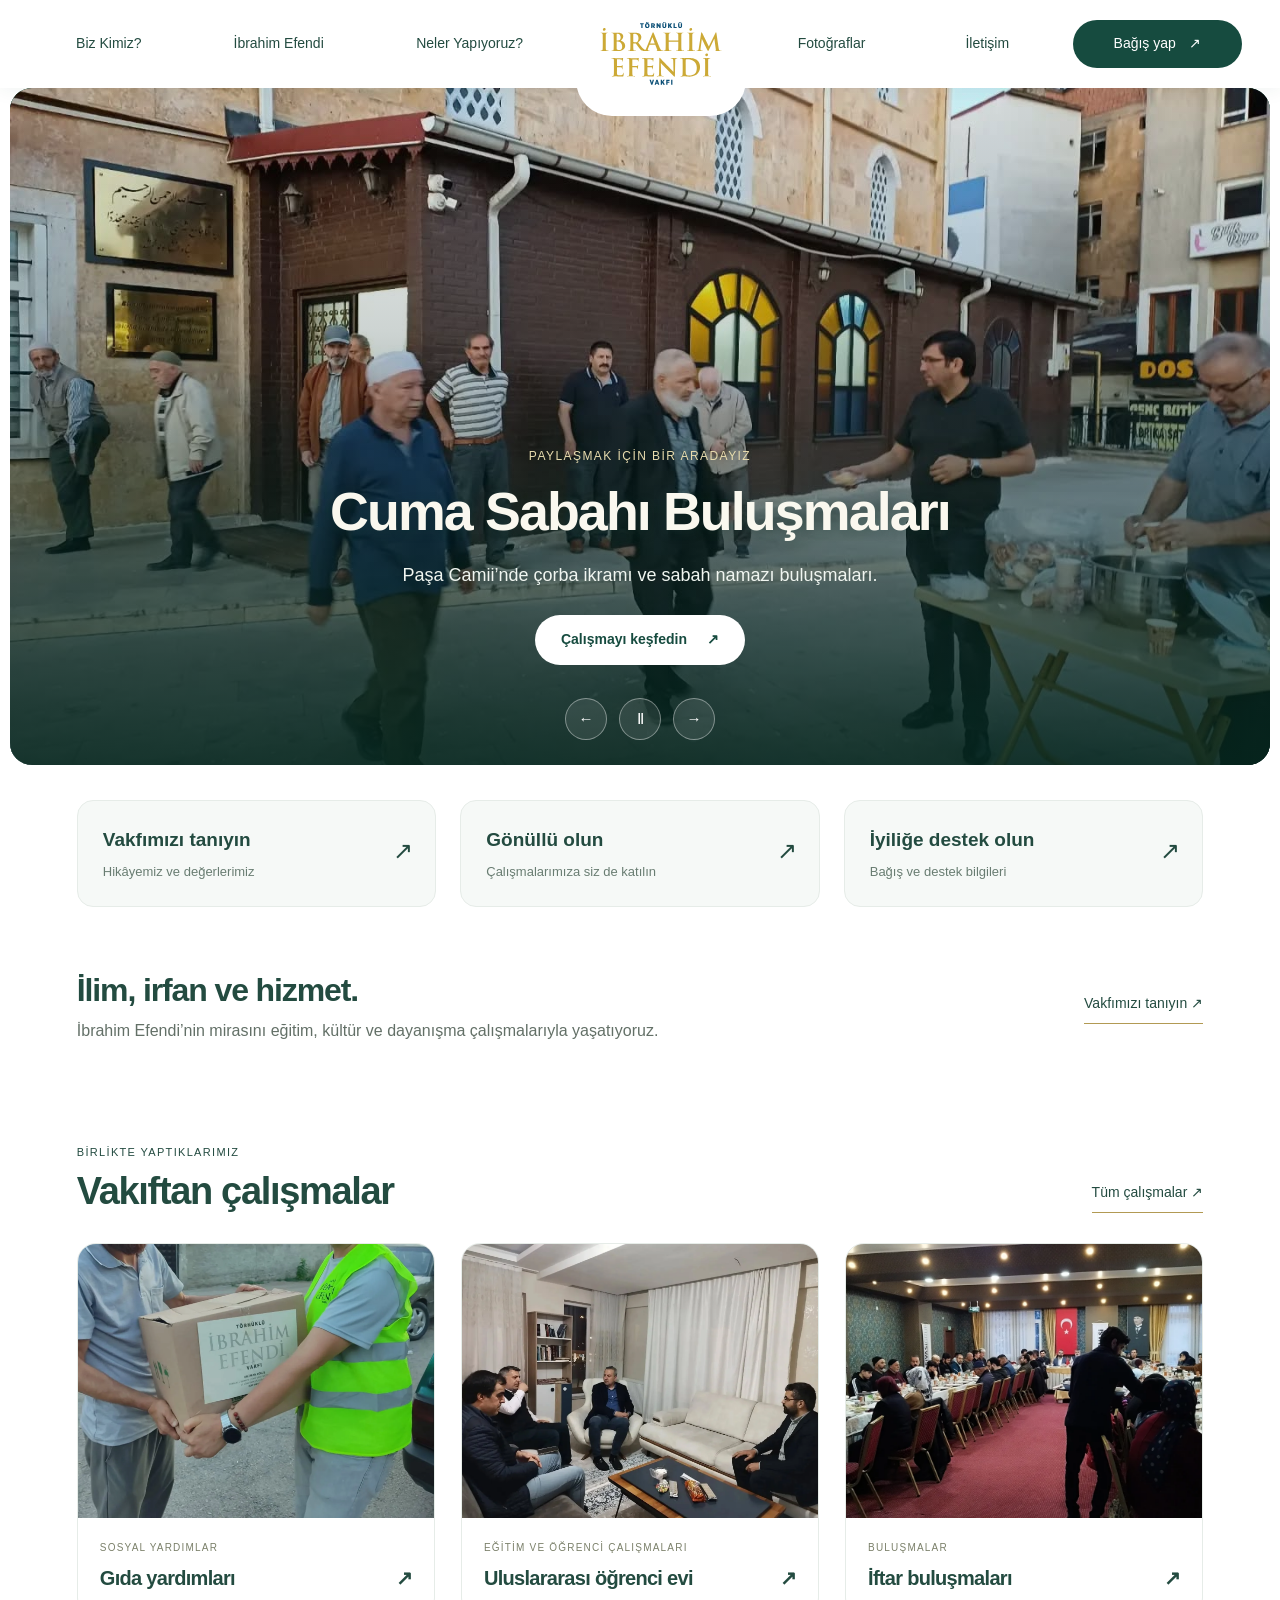
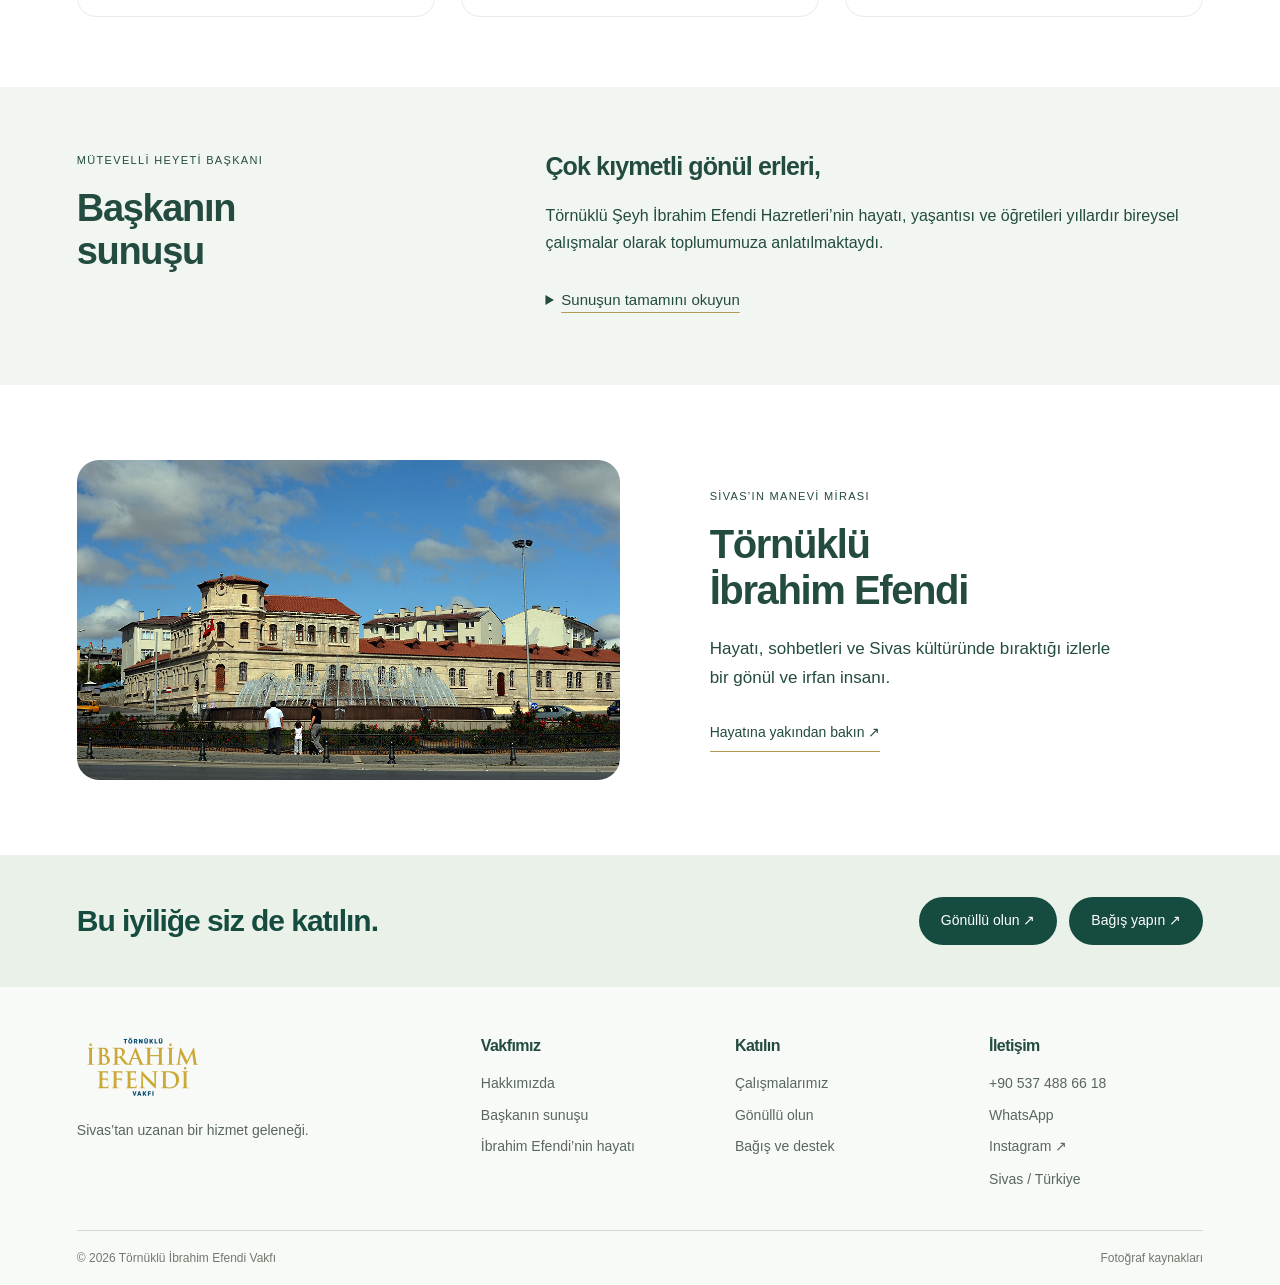
==== commit 3c26b1b2: "Görsel düzeni ve kullanıcı erişimini yenile" ====
--- a/index.html
+++ b/index.html
@@ -1 +1 @@
-<!DOCTYPE html><html lang="tr"><head><meta charset="UTF-8"><meta name="viewport" content="width=device-width,initial-scale=1"><title>Ana sayfa | Törnüklü İbrahim Efendi Vakfı</title><meta name="description" content="Törnüklü İbrahim Efendi Vakfı. Sivas’tan eğitim, kültür ve dayanışma çalışmaları."><link rel="icon" href="favicon.ico"><link rel="apple-touch-icon" href="apple-touch-icon.png"><link rel="manifest" href="site.webmanifest"><meta name="theme-color" content="#173e34"><link rel="stylesheet" href="editorial.css?v=1"></head><body><a class="skip-link" href="#main">İçeriğe geç</a><header><div class="utility"><div class="container"><span>Sivas · Törnük</span><a href="tel:+905374886618">+90 537 488 66 18</a></div></div><div class="container masthead"><a class="logo" href="index.html" aria-label="Törnüklü İbrahim Efendi Vakfı ana sayfa"><img src="logo.svg" width="160" height="95" alt="Törnüklü İbrahim Efendi Vakfı"></a><nav class="menu" id="mainMenu" aria-label="Ana menü"><a href="vakfimiz.html">Vakfımız</a><a href="hayat.html">İbrahim Efendi</a><a href="faaliyetler.html">Çalışmalarımız</a><a href="galeri.html">Fotoğraflar</a><a href="#iletisim">İletişim</a><a class="donate-link" href="destek.html#bagis">Bağış yap <span aria-hidden="true">↗</span></a></nav><button class="mobile-menu-button" id="mobileMenuButton" type="button" aria-label="Menüyü aç" aria-controls="mainMenu" aria-expanded="false"><span></span><span></span><span></span></button></div></header><main id="main"><h1 class="sr-only">Törnüklü İbrahim Efendi Vakfı</h1><section class="city-hero" aria-label="Vakıftan çalışmalar" aria-roledescription="slayt gösterisi"><div class="hero-slide" role="group" aria-roledescription="slayt" aria-label="1 / 3"><img class="hero-photo" src="corba-ikrami.webp" alt="Paşa Camii’nde çorba ikramı ve sabah namazı buluşmaları." width="1440" height="1080" fetchpriority="high"><div class="hero-copy"><span class="eyebrow">Paylaşmak için bir aradayız</span><h2>Cuma sabahı,<br> aynı sofrada.</h2><p>Paşa Camii’nde çorba ikramı ve sabah namazı buluşmaları.</p><a class="line-link" href="faaliyetler.html#faaliyetler">Çalışmayı keşfedin <span aria-hidden="true">↗</span></a></div></div><div class="hero-slide" role="group" aria-roledescription="slayt" aria-label="2 / 3" hidden><img class="hero-photo" src="egitim-bulusmasi.webp" alt="Vakıf merkezinde eğitim, sohbet ve öğrenci buluşmaları." width="1440" height="1080" loading="lazy"><div class="hero-copy"><span class="eyebrow">Eğitim ve sohbet</span><h2>İlimle büyüyen<br> birliktelikler.</h2><p>Vakıf merkezinde eğitim, sohbet ve öğrenci buluşmaları.</p><a class="line-link" href="faaliyetler.html#egitim">Eğitim çalışmalarımız <span aria-hidden="true">↗</span></a></div></div><div class="hero-slide" role="group" aria-roledescription="slayt" aria-label="3 / 3" hidden><img class="hero-photo" src="anma-programi.webp" alt="Törnüklü İbrahim Efendi’nin hayatı ve manevi mirası." width="1440" height="1080" loading="lazy"><div class="hero-copy"><span class="eyebrow">Hatırasını yaşatıyoruz</span><h2>Geçmişe vefa,<br> geleceğe emanet.</h2><p>Törnüklü İbrahim Efendi’nin hayatı ve manevi mirası.</p><a class="line-link" href="hayat.html">Hayatını okuyun <span aria-hidden="true">↗</span></a></div></div><div class="hero-controls" hidden><button class="hero-prev" aria-label="Önceki görsel">←</button><button class="hero-play" aria-label="Otomatik geçişi durdur">Ⅱ</button><button class="hero-next" aria-label="Sonraki görsel">→</button></div></section><section class="intro-band container"><p>Törnüklü İbrahim Efendi Vakfı</p><div><h2>İlim, irfan ve hizmet.</h2><p>İbrahim Efendi’nin mirasını eğitim, kültür ve dayanışma çalışmalarıyla yaşatıyoruz.</p></div><a class="line-link" href="vakfimiz.html">Vakfımızı tanıyın ↗</a></section><section class="home-work container"><div class="section-heading"><div><span class="eyebrow">Birlikte yaptıklarımız</span><h2>Vakıftan çalışmalar</h2></div><a class="line-link" href="faaliyetler.html">Tüm çalışmalar ↗</a></div><div class="work-grid"><a class="work-item" href="faaliyetler.html#faaliyetler"><div class="image-frame"><img src="gida-yardimi.webp" alt="Sosyal yardımlar" loading="lazy" width="1440" height="1080"></div><span class="eyebrow">Sosyal yardımlar</span><h3>Gıda yardımları <span aria-hidden="true">↗</span></h3></a><a class="work-item" href="faaliyetler.html#egitim"><div class="image-frame"><img src="ogrenci-evi-ziyaret.webp" alt="Eğitim ve öğrenci çalışmaları" loading="lazy" width="1440" height="1080"></div><span class="eyebrow">Eğitim ve öğrenci çalışmaları</span><h3>Uluslararası öğrenci evi <span aria-hidden="true">↗</span></h3></a><a class="work-item" href="galeri.html"><div class="image-frame"><img src="iftar-programi.webp" alt="Buluşmalar" loading="lazy" width="1440" height="1080"></div><span class="eyebrow">Buluşmalar</span><h3>İftar buluşmaları <span aria-hidden="true">↗</span></h3></a></div></section><section id="baskan-sunusu" class="chairman"><div class="container chairman-layout"><div><span class="eyebrow">Mütevelli Heyeti Başkanı</span><h2>Başkanın<br> sunuşu</h2></div><div><h3>Çok kıymetli gönül erleri,</h3><p>Törnüklü Şeyh İbrahim Efendi Hazretleri’nin hayatı, yaşantısı ve öğretileri yıllardır bireysel çalışmalar olarak toplumumuza anlatılmaktaydı.</p><details class="speech"><summary>Sunuşun tamamını okuyun</summary><div class="speech-text"><p>Çok kıymetli gönül erleri,</p><p>Törnüklü Şeyh İbrahim Efendi Hazretleri’nin hayatı, yaşantısı ve öğretileri yıllardır bireysel çalışmalar olarak toplumumuza anlatılmaktaydı. Bu uğurda Zara’lı Abdulmuttalip Gökçe Hz, Sivas Eski Belediye Başkanı Gönül insanı Osman Seçilmiş Beyefendiyi ve herşeyden önce hayatını Törnüklü Şeyh İbrahim Efendi Hz. bilinmesine adamış Mehmet Ali Kayer Hocaefendi gibi birçok güzel insanı,  tasavvuf erlerini anarak yapılan tüm çalışmalardan dolayı teşekkürlerimizi arz ediyoruz.</p><p>Törnüklü Şeyh İbrahim Efendi Hazretlerini kişisel çabalarla anmak onun düşüncelerini fikirlerini yaşam biçimini bireysel olarak anlatmak kalıcı olmayacağını gördük. Ve bu çalışmaları kurumsal olarak yapmak ve sadakai cariye olabilecek şekilde düzenlemenin daha doğru olacağına karar verdik.  Bireysel olarak yapılan çalışmalar hasenat olarak elbette çok değerli ancak bunu salih amel düzeyine çıkarmak ve kalıcı hale getirmenin yolunun kurumsal çalışmalar ile mümkün olabileceğini net olarak anlamış olduk ve Çok kıymetli İstişare Kurulu Başkanımız Mehmet Ali Kayer Hoca efendinin rehberliğinde Vakfımızı kurduk Elhamdulillah….</p><p>Vakfımız kurulur kurulmaz hemen çalışmalara başladık ilk olarak İdare Merkezimizi oluşturduk. Paşa camii arkasında vakıf Binamızı açtık. Akabinde her biri birbirinden değerli arkadaşlardan müteşekkil Vakıf Yönetimini oluşturduk. Ve çalışmalara başladık İhtiyaç sahiplerinin varlığı, Coğrafyamızdaki sorunları görünce kayıtsız kalamadık ve düzenli olarak Gıda Paketi yardımlarını başlattık, İftar Programları, İstişare toplantıları düzenledik.  Gazze ve Arakanda yardım çalışmaları organize ettik, Afrika da,  Çad ve Uganda da, Bangladeş de Arakan Mülteci Kamplarında Kurban, Su Kuyusu, Kuranı Kerim Dağıtımı, Şadırvan, Cami Tadilatı, Dikiş Makinası, Süt Keçisi dağıtımı gibi farklı projeler uyguladık. Ve uygulamaya devam ediyoruz. Yardımlarımızda aracı kullanmadan yapmaya gayret ediyoruz. Ve böylece yardımlarımızı en uzak en ulaşılamaz yerlere ulaştırmayı hedef edindik.  Ve bu uğurda hedefimize ulaştıran Rabbime hamdolsun. Biz bunu İbrahim Efendimin bereketi olarak değerlendirdik. Yine 17 Mayıstan bu güne yaklaşık 2,5 yıldır her cuma sabah namazı sonrası Paşa Camiinde halkımıza çorba ikramında bulunmaktayız akabinde ise eğitimler icra edilmekte bu şekilde sabah namazı buluşmalarını yaygınlaştırmak ve kalıcı hale getirmek için çabalamaktayız. Hani Selahattin Eyyübiyi bir Cuma namazı çıkışı neden Mescidi Aksayı kurtarmıyorsun eleştirisi yapan genç kardeşimize bir sabah namazında bizi eleştiren genç burdamı diye sormuştu burda yok denilince o muhteşem cevabı vermişti. “Ne zaman ki sabah namazındaki cemaat Cuma namazındaki kadar olur işte o zaman aksa özgürleşecek” demişti. İşte bizde sabah namazlarında bir araya gelmek hep birlikte mücadele etmek için çorba ikramını yapıyoruz bu çalışmamıza destek veren tüm kardeşlerimden Allah razı olsun.</p><p>Çok kıymetli dostlarımız,</p><p>Mehmet Zahid Kotku Hz. İfadesi ile bizim amacımız Cemaate adam yetiştirmek değil Cemiyete adam yetiştirmek olmalıdır. Dusturu ile tüm çalışmalarımızı toplumumuzun ihtiyaçları doğrultusunda yürütmekteyiz. Bu güne kadar hiç kimsenin hiç bir gurubun adamı olmadık hiç kimseden de bizim adamımız olsun anlayışında olmadık. Biz şunu çok iyi biliyoruz ki Nurullah Genç in dedesi ile ilgili anılarını anlatırken kullandığı ifade ile “İyilik için uzattığınız el kendi elinizdir” anlayışı ile yapmış olduğunuz tüm hayır ve hasenatların yine kendimize hayır olarak döndüğünün bilincinde çalışmalarımızı yapmaya gayret ediyoruz. Allah’a hamdolsun ki 18 Ocak 2024 tarihinde Resmi Gazete de yayınlanarak faaliyeti Başlayan Vakfımız Bu güne kadar Ulusal ve Uluslararası düzeyde Gazze den Arakana Özbekistan dan Afrika’ya etkili birçok faaliyet ve çalışma yapmıştır. Ve yapmaya devam etmektedir. İnşallah ilerde kurmayı düşündüğümüz ve çalışmalarına başladığımız Rahmetli Erbakan Hocamızın da özel toplantılarda dile getirdiği Manevi İlimler Akademisi ile toplumumuzda oluşan sosyal çürümeyi, bireyselleşmeyi, manevi hastalıkların vermiş olduğu zararları, deist ve ateist bir toplum oluşturma çabalarını bertaraf edecek akademik düzeyde çalışmaları kurumsal olarak yapma gayreti içerisinde olacağız.</p><p>Değerli kardeşlerim,</p><p>Bizler Vakıf çalışmalarını yürütürken bunun bir cihad olduğunun bilincinde hareket ederek İman, İlim, İhlas, İyi Ahlak, ihsan ve İttika sahibi olan istişare ile ittifak halinde işlerini yapan malından infak ederek sadakat içerisinde liderlerine itaat eden genç bireyler yetiştirmeyi şiar edinerek yola çıktık. Allah bu yolda önümüzdeki engelleri kaldırsın. Hayırlı ve bereketli işler yapmayı nasip etsin. Törnüklü Şeyh İbrahim Efendi Hz. gibi toplumumuzun manevi mimarları olan Anadolu’nun gönül erlerine layık insanlar olmak niyetiyle hepinizi Allaha emanet ediyorum.</p><p>EsselamuAleyküm verahmatullahi ve berakatüh..</p></div></details></div></div></section><section class="heritage container"><img src="sivas-meydan.jpg" width="1080" height="719" alt="Tarihî Sivas şehir meydanı" loading="lazy"><div><span class="eyebrow">Sivas’ın manevi mirası</span><h2>Törnüklü<br> İbrahim Efendi</h2><p>Hayatı, sohbetleri ve Sivas kültüründe bıraktığı izlerle bir gönül ve irfan insanı.</p><a class="line-link" href="hayat.html">Hayatına yakından bakın ↗</a></div></section><section class="join-band"><div class="container"><h2>Bu iyiliğe siz de katılın.</h2><div><a href="destek.html#gonullu">Gönüllü olun ↗</a><a href="destek.html#bagis">Bağış yapın ↗</a></div></div></section></main><footer id="iletisim"><div class="container footer-top"><div><img src="logo.svg" width="155" height="96" alt="Törnüklü İbrahim Efendi Vakfı"><p>Sivas’tan uzanan bir hizmet geleneği.</p></div><div><h2>Vakfımız</h2><a href="vakfimiz.html">Hakkımızda</a><a href="vakfimiz.html#baskan-sunusu">Başkanın sunuşu</a><a href="hayat.html">İbrahim Efendi’nin hayatı</a></div><div><h2>Katılın</h2><a href="faaliyetler.html">Çalışmalarımız</a><a href="destek.html#gonullu">Gönüllü olun</a><a href="destek.html#bagis">Bağış ve destek</a></div><div><h2>İletişim</h2><a href="tel:+905374886618">+90 537 488 66 18</a><a href="https://wa.me/905374886618">WhatsApp</a><a href="https://www.instagram.com/ibrahim.efendi.vakfi" target="_blank" rel="noopener noreferrer">Instagram ↗</a><p>Sivas / Türkiye</p></div></div><div class="container footer-bottom"><span>© 2026 Törnüklü İbrahim Efendi Vakfı</span><a href="fotograf-kaynaklari.html">Fotoğraf kaynakları</a></div></footer><script src="site.js?v=6" defer></script></body></html>+<!DOCTYPE html><html lang="tr"><head><meta charset="UTF-8"><meta name="viewport" content="width=device-width,initial-scale=1"><title>Ana sayfa | Törnüklü İbrahim Efendi Vakfı</title><meta name="description" content="Törnüklü İbrahim Efendi Vakfı. Sivas’tan eğitim, kültür ve dayanışma çalışmaları."><link rel="icon" href="favicon.ico"><link rel="apple-touch-icon" href="apple-touch-icon.png"><link rel="manifest" href="site.webmanifest"><meta name="theme-color" content="#173e34"><link rel="stylesheet" href="editorial.css?v=2"></head><body><a class="skip-link" href="#main">İçeriğe geç</a><header><div class="utility"><div class="container"><span>Sivas · Törnük</span><a href="tel:+905374886618">+90 537 488 66 18</a></div></div><div class="container masthead"><a class="logo" href="index.html" aria-label="Törnüklü İbrahim Efendi Vakfı ana sayfa"><img src="logo.svg" width="160" height="95" alt="Törnüklü İbrahim Efendi Vakfı"></a><nav class="menu" id="mainMenu" aria-label="Ana menü"><a href="vakfimiz.html">Biz Kimiz?</a><a href="hayat.html">İbrahim Efendi</a><a href="faaliyetler.html">Neler Yapıyoruz?</a><a href="galeri.html">Fotoğraflar</a><a href="#iletisim">İletişim</a><a class="donate-link" href="destek.html#bagis">Bağış yap <span aria-hidden="true">↗</span></a></nav><button class="mobile-menu-button" id="mobileMenuButton" type="button" aria-label="Menüyü aç" aria-controls="mainMenu" aria-expanded="false"><span></span><span></span><span></span></button></div></header><main id="main"><h1 class="sr-only">Törnüklü İbrahim Efendi Vakfı</h1><section class="city-hero" aria-label="Vakıftan çalışmalar" aria-roledescription="slayt gösterisi"><div class="hero-slide" role="group" aria-roledescription="slayt" aria-label="1 / 3"><img class="hero-photo" src="corba-ikrami.webp" alt="Paşa Camii’nde çorba ikramı ve sabah namazı buluşmaları." width="1440" height="1080" fetchpriority="high"><div class="hero-copy"><span class="eyebrow">Paylaşmak için bir aradayız</span><h2>Cuma Sabahı Buluşmaları</h2><p>Paşa Camii’nde çorba ikramı ve sabah namazı buluşmaları.</p><a class="line-link" href="faaliyetler.html#faaliyetler">Çalışmayı keşfedin <span aria-hidden="true">↗</span></a></div></div><div class="hero-slide" role="group" aria-roledescription="slayt" aria-label="2 / 3" hidden><img class="hero-photo" src="egitim-bulusmasi.webp" alt="Vakıf merkezinde eğitim, sohbet ve öğrenci buluşmaları." width="1440" height="1080" loading="lazy"><div class="hero-copy"><span class="eyebrow">Eğitim ve sohbet</span><h2>Eğitim ve Sohbet Buluşmaları</h2><p>Vakıf merkezinde eğitim, sohbet ve öğrenci buluşmaları.</p><a class="line-link" href="faaliyetler.html#egitim">Eğitim çalışmalarımız <span aria-hidden="true">↗</span></a></div></div><div class="hero-slide" role="group" aria-roledescription="slayt" aria-label="3 / 3" hidden><img class="hero-photo" src="anma-programi.webp" alt="Törnüklü İbrahim Efendi’nin hayatı ve manevi mirası." width="1440" height="1080" loading="lazy"><div class="hero-copy"><span class="eyebrow">Hatırasını yaşatıyoruz</span><h2>Törnüklü İbrahim Efendi’yi Anıyoruz</h2><p>Törnüklü İbrahim Efendi’nin hayatı ve manevi mirası.</p><a class="line-link" href="hayat.html">Hayatını okuyun <span aria-hidden="true">↗</span></a></div></div><div class="hero-controls" hidden><button class="hero-prev" aria-label="Önceki görsel">←</button><button class="hero-play" aria-label="Otomatik geçişi durdur">Ⅱ</button><button class="hero-next" aria-label="Sonraki görsel">→</button></div></section><nav class="quick-links container" aria-label="Hızlı erişim"><a href="vakfimiz.html"><span>Vakfımızı tanıyın</span><small>Hikâyemiz ve değerlerimiz</small><b aria-hidden="true">↗</b></a><a href="destek.html#gonullu"><span>Gönüllü olun</span><small>Çalışmalarımıza siz de katılın</small><b aria-hidden="true">↗</b></a><a href="destek.html#bagis"><span>İyiliğe destek olun</span><small>Bağış ve destek bilgileri</small><b aria-hidden="true">↗</b></a></nav><section class="intro-band container"><p>Törnüklü İbrahim Efendi Vakfı</p><div><h2>İlim, irfan ve hizmet.</h2><p>İbrahim Efendi’nin mirasını eğitim, kültür ve dayanışma çalışmalarıyla yaşatıyoruz.</p></div><a class="line-link" href="vakfimiz.html">Vakfımızı tanıyın ↗</a></section><section class="home-work container"><div class="section-heading"><div><span class="eyebrow">Birlikte yaptıklarımız</span><h2>Vakıftan çalışmalar</h2></div><a class="line-link" href="faaliyetler.html">Tüm çalışmalar ↗</a></div><div class="work-grid"><a class="work-item" href="faaliyetler.html#faaliyetler"><div class="image-frame"><img src="gida-yardimi.webp" alt="Sosyal yardımlar" loading="lazy" width="1440" height="1080"></div><span class="eyebrow">Sosyal yardımlar</span><h3>Gıda yardımları <span aria-hidden="true">↗</span></h3></a><a class="work-item" href="faaliyetler.html#egitim"><div class="image-frame"><img src="ogrenci-evi-ziyaret.webp" alt="Eğitim ve öğrenci çalışmaları" loading="lazy" width="1440" height="1080"></div><span class="eyebrow">Eğitim ve öğrenci çalışmaları</span><h3>Uluslararası öğrenci evi <span aria-hidden="true">↗</span></h3></a><a class="work-item" href="galeri.html"><div class="image-frame"><img src="iftar-programi.webp" alt="Buluşmalar" loading="lazy" width="1440" height="1080"></div><span class="eyebrow">Buluşmalar</span><h3>İftar buluşmaları <span aria-hidden="true">↗</span></h3></a></div></section><section id="baskan-sunusu" class="chairman"><div class="container chairman-layout"><div><span class="eyebrow">Mütevelli Heyeti Başkanı</span><h2>Başkanın<br> sunuşu</h2></div><div><h3>Çok kıymetli gönül erleri,</h3><p>Törnüklü Şeyh İbrahim Efendi Hazretleri’nin hayatı, yaşantısı ve öğretileri yıllardır bireysel çalışmalar olarak toplumumuza anlatılmaktaydı.</p><details class="speech"><summary>Sunuşun tamamını okuyun</summary><div class="speech-text"><p>Çok kıymetli gönül erleri,</p><p>Törnüklü Şeyh İbrahim Efendi Hazretleri’nin hayatı, yaşantısı ve öğretileri yıllardır bireysel çalışmalar olarak toplumumuza anlatılmaktaydı. Bu uğurda Zara’lı Abdulmuttalip Gökçe Hz, Sivas Eski Belediye Başkanı Gönül insanı Osman Seçilmiş Beyefendiyi ve herşeyden önce hayatını Törnüklü Şeyh İbrahim Efendi Hz. bilinmesine adamış Mehmet Ali Kayer Hocaefendi gibi birçok güzel insanı,  tasavvuf erlerini anarak yapılan tüm çalışmalardan dolayı teşekkürlerimizi arz ediyoruz.</p><p>Törnüklü Şeyh İbrahim Efendi Hazretlerini kişisel çabalarla anmak onun düşüncelerini fikirlerini yaşam biçimini bireysel olarak anlatmak kalıcı olmayacağını gördük. Ve bu çalışmaları kurumsal olarak yapmak ve sadakai cariye olabilecek şekilde düzenlemenin daha doğru olacağına karar verdik.  Bireysel olarak yapılan çalışmalar hasenat olarak elbette çok değerli ancak bunu salih amel düzeyine çıkarmak ve kalıcı hale getirmenin yolunun kurumsal çalışmalar ile mümkün olabileceğini net olarak anlamış olduk ve Çok kıymetli İstişare Kurulu Başkanımız Mehmet Ali Kayer Hoca efendinin rehberliğinde Vakfımızı kurduk Elhamdulillah….</p><p>Vakfımız kurulur kurulmaz hemen çalışmalara başladık ilk olarak İdare Merkezimizi oluşturduk. Paşa camii arkasında vakıf Binamızı açtık. Akabinde her biri birbirinden değerli arkadaşlardan müteşekkil Vakıf Yönetimini oluşturduk. Ve çalışmalara başladık İhtiyaç sahiplerinin varlığı, Coğrafyamızdaki sorunları görünce kayıtsız kalamadık ve düzenli olarak Gıda Paketi yardımlarını başlattık, İftar Programları, İstişare toplantıları düzenledik.  Gazze ve Arakanda yardım çalışmaları organize ettik, Afrika da,  Çad ve Uganda da, Bangladeş de Arakan Mülteci Kamplarında Kurban, Su Kuyusu, Kuranı Kerim Dağıtımı, Şadırvan, Cami Tadilatı, Dikiş Makinası, Süt Keçisi dağıtımı gibi farklı projeler uyguladık. Ve uygulamaya devam ediyoruz. Yardımlarımızda aracı kullanmadan yapmaya gayret ediyoruz. Ve böylece yardımlarımızı en uzak en ulaşılamaz yerlere ulaştırmayı hedef edindik.  Ve bu uğurda hedefimize ulaştıran Rabbime hamdolsun. Biz bunu İbrahim Efendimin bereketi olarak değerlendirdik. Yine 17 Mayıstan bu güne yaklaşık 2,5 yıldır her cuma sabah namazı sonrası Paşa Camiinde halkımıza çorba ikramında bulunmaktayız akabinde ise eğitimler icra edilmekte bu şekilde sabah namazı buluşmalarını yaygınlaştırmak ve kalıcı hale getirmek için çabalamaktayız. Hani Selahattin Eyyübiyi bir Cuma namazı çıkışı neden Mescidi Aksayı kurtarmıyorsun eleştirisi yapan genç kardeşimize bir sabah namazında bizi eleştiren genç burdamı diye sormuştu burda yok denilince o muhteşem cevabı vermişti. “Ne zaman ki sabah namazındaki cemaat Cuma namazındaki kadar olur işte o zaman aksa özgürleşecek” demişti. İşte bizde sabah namazlarında bir araya gelmek hep birlikte mücadele etmek için çorba ikramını yapıyoruz bu çalışmamıza destek veren tüm kardeşlerimden Allah razı olsun.</p><p>Çok kıymetli dostlarımız,</p><p>Mehmet Zahid Kotku Hz. İfadesi ile bizim amacımız Cemaate adam yetiştirmek değil Cemiyete adam yetiştirmek olmalıdır. Dusturu ile tüm çalışmalarımızı toplumumuzun ihtiyaçları doğrultusunda yürütmekteyiz. Bu güne kadar hiç kimsenin hiç bir gurubun adamı olmadık hiç kimseden de bizim adamımız olsun anlayışında olmadık. Biz şunu çok iyi biliyoruz ki Nurullah Genç in dedesi ile ilgili anılarını anlatırken kullandığı ifade ile “İyilik için uzattığınız el kendi elinizdir” anlayışı ile yapmış olduğunuz tüm hayır ve hasenatların yine kendimize hayır olarak döndüğünün bilincinde çalışmalarımızı yapmaya gayret ediyoruz. Allah’a hamdolsun ki 18 Ocak 2024 tarihinde Resmi Gazete de yayınlanarak faaliyeti Başlayan Vakfımız Bu güne kadar Ulusal ve Uluslararası düzeyde Gazze den Arakana Özbekistan dan Afrika’ya etkili birçok faaliyet ve çalışma yapmıştır. Ve yapmaya devam etmektedir. İnşallah ilerde kurmayı düşündüğümüz ve çalışmalarına başladığımız Rahmetli Erbakan Hocamızın da özel toplantılarda dile getirdiği Manevi İlimler Akademisi ile toplumumuzda oluşan sosyal çürümeyi, bireyselleşmeyi, manevi hastalıkların vermiş olduğu zararları, deist ve ateist bir toplum oluşturma çabalarını bertaraf edecek akademik düzeyde çalışmaları kurumsal olarak yapma gayreti içerisinde olacağız.</p><p>Değerli kardeşlerim,</p><p>Bizler Vakıf çalışmalarını yürütürken bunun bir cihad olduğunun bilincinde hareket ederek İman, İlim, İhlas, İyi Ahlak, ihsan ve İttika sahibi olan istişare ile ittifak halinde işlerini yapan malından infak ederek sadakat içerisinde liderlerine itaat eden genç bireyler yetiştirmeyi şiar edinerek yola çıktık. Allah bu yolda önümüzdeki engelleri kaldırsın. Hayırlı ve bereketli işler yapmayı nasip etsin. Törnüklü Şeyh İbrahim Efendi Hz. gibi toplumumuzun manevi mimarları olan Anadolu’nun gönül erlerine layık insanlar olmak niyetiyle hepinizi Allaha emanet ediyorum.</p><p>EsselamuAleyküm verahmatullahi ve berakatüh..</p></div></details></div></div></section><section class="heritage container"><img src="sivas-meydan.jpg" width="1080" height="719" alt="Tarihî Sivas şehir meydanı" loading="lazy"><div><span class="eyebrow">Sivas’ın manevi mirası</span><h2>Törnüklü<br> İbrahim Efendi</h2><p>Hayatı, sohbetleri ve Sivas kültüründe bıraktığı izlerle bir gönül ve irfan insanı.</p><a class="line-link" href="hayat.html">Hayatına yakından bakın ↗</a></div></section><section class="join-band"><div class="container"><h2>Bu iyiliğe siz de katılın.</h2><div><a href="destek.html#gonullu">Gönüllü olun ↗</a><a href="destek.html#bagis">Bağış yapın ↗</a></div></div></section></main><footer id="iletisim"><div class="container footer-top"><div><img src="logo.svg" width="155" height="96" alt="Törnüklü İbrahim Efendi Vakfı"><p>Sivas’tan uzanan bir hizmet geleneği.</p></div><div><h2>Vakfımız</h2><a href="vakfimiz.html">Hakkımızda</a><a href="vakfimiz.html#baskan-sunusu">Başkanın sunuşu</a><a href="hayat.html">İbrahim Efendi’nin hayatı</a></div><div><h2>Katılın</h2><a href="faaliyetler.html">Çalışmalarımız</a><a href="destek.html#gonullu">Gönüllü olun</a><a href="destek.html#bagis">Bağış ve destek</a></div><div><h2>İletişim</h2><a href="tel:+905374886618">+90 537 488 66 18</a><a href="https://wa.me/905374886618">WhatsApp</a><a href="https://www.instagram.com/ibrahim.efendi.vakfi" target="_blank" rel="noopener noreferrer">Instagram ↗</a><p>Sivas / Türkiye</p></div></div><div class="container footer-bottom"><span>© 2026 Törnüklü İbrahim Efendi Vakfı</span><a href="fotograf-kaynaklari.html">Fotoğraf kaynakları</a></div></footer><script src="site.js?v=6" defer></script></body></html>
--- a/editorial.css
+++ b/editorial.css
@@ -4,3 +4,8 @@
 @media(max-width:860px){html{scroll-padding-top:85px}.masthead{min-height:78px}.logo img{width:115px;height:65px}.mobile-menu-button{display:flex;flex-direction:column;gap:5px;border:0;background:none;padding:12px}.mobile-menu-button span{width:23px;height:1px;background:var(--green)}.menu{display:none;position:absolute;left:0;right:0;top:100%;padding:20px 6%;background:var(--paper);border-bottom:1px solid var(--line)}.menu.active{display:flex;flex-direction:column;align-items:stretch;gap:7px;font-size:15px}.menu>a{padding:8px}.menu .donate-link{margin-top:8px;width:fit-content}.hero-slide{grid-template-columns:56% 44%}.hero-copy h2{font-size:34px}.hero-controls{left:60.5%}.intro-band{grid-template-columns:1fr auto}.intro-band>p{display:none}.work-grid{gap:18px}.work-item h3{font-size:16px}.chairman-layout{grid-template-columns:1fr 1.5fr;gap:40px}.chairman h2{font-size:35px}.heritage{gap:35px}.heritage h2{font-size:36px}.footer-top{grid-template-columns:1fr 1fr}.content-layout{grid-template-columns:1fr}.intro-grid{gap:30px}.donation-box{gap:30px}.iban{padding-left:25px}.iban-number{font-size:13px}}
 @media(max-width:560px){.hero-slide{grid-template-columns:1fr;height:auto;min-height:0}.hero-photo{width:100%;height:270px;min-height:0;object-position:center}.hero-copy{min-height:280px;padding:28px 7% 62px}.hero-copy .eyebrow{margin-bottom:12px;font-size:10px}.hero-copy h2{font-size:36px}.hero-copy h2 br{display:none}.hero-copy p{margin:13px 0 17px;max-width:none;font-size:14px}.hero-controls{bottom:17px;left:auto;right:7%;gap:6px}.hero-controls button{width:30px;height:28px;font-size:12px}.hero-copy .line-link{font-size:11px}.intro-band{display:block;padding:29px 0}.intro-band h2{font-size:28px}.intro-band .line-link{margin-top:18px}.home-work{padding:43px 0}.section-heading h2{font-size:34px}.section-heading{gap:18px}.section-heading>.line-link{font-size:10px}.work-grid{grid-template-columns:1fr;gap:30px}.image-frame img{aspect-ratio:1.55}.image-frame{margin-bottom:14px}.work-item h3{font-size:19px}.chairman{padding:40px 0}.chairman-layout{grid-template-columns:1fr;gap:25px}.chairman h2{font-size:34px}.chairman h2 br{display:none}.chairman h3{font-size:23px}.chairman p{font-size:15px}.heritage{grid-template-columns:1fr;padding:45px 0;gap:28px}.heritage>img{height:235px}.heritage h2{font-size:35px;margin:12px 0 17px}.join-band{padding:28px 0}.join-band .container{display:block}.join-band h2{font-size:28px}.join-band .container>div{display:flex;gap:25px;margin-top:20px}.join-band a{margin:0;font-size:12px}.footer-top{gap:28px 20px}.footer-top>div:first-child{grid-column:1/-1}.footer-bottom{display:block;font-size:10px}.footer-bottom a{display:block;margin-top:5px}.page-title h1,.page-hero h1{font-size:38px}.page-title,.page-hero{padding-block:30px}.two-columns,.values,.cards,.gallery-grid,.donation-box,.intro-grid{grid-template-columns:1fr;gap:28px}.section-title h2{font-size:29px}.foundation,.activities,.muted-section,#egitim,#uluslararasi,#galeri,#gonullu,.donation{padding:30px 0}.reading h2{font-size:29px}.iban{border-left:0;border-top:1px solid #607d70;padding:25px 0 0}.iban-number{font-size:15px}.content-layout{gap:20px}.intro-grid{padding-top:15px}.article p{font-size:16px}.gallery-grid{grid-template-columns:1fr 1fr;gap:25px 16px}.gallery-item figcaption{font-size:11px}}
 @media(prefers-reduced-motion:reduce){html{scroll-behavior:auto}*{transition:none!important}}@media print{header,footer,.hero-controls{display:none}body{background:white}.content-layout{display:block}}
+/* Full-width visual identity and central foundation masthead */
+:root{--paper:#fff;--green:#164b3f;--ink:#234b40;--gold:#b29a53;--line:#e6ece8}body{font-family:'Segoe UI',Arial,sans-serif;background:white}h1,h2,h3{font-family:'Segoe UI',Arial,sans-serif;letter-spacing:-.035em;font-weight:600}header{top:0;background:white;box-shadow:0 2px 18px #123b2910}.utility{display:none}.masthead{width:min(1280px,94%);display:grid;grid-template-columns:1fr 1.2fr 1.3fr 170px 1fr 1fr 1.2fr;gap:15px;min-height:88px}.masthead>.logo{grid-column:4;grid-row:1;justify-self:center;position:relative;z-index:2;background:white;padding:8px 20px 16px;border-radius:0 0 36px 36px;margin-bottom:-28px}.logo img{width:140px;height:92px}.menu{display:contents;font-size:14px}.menu>a{grid-row:1;text-align:center;font-weight:500;white-space:nowrap}.menu>a:nth-child(1){grid-column:1}.menu>a:nth-child(2){grid-column:2}.menu>a:nth-child(3){grid-column:3}.menu>a:nth-child(4){grid-column:5}.menu>a:nth-child(5){grid-column:6}.menu>a:nth-child(6){grid-column:7}.menu .donate-link{background:var(--green);color:white;border:0;border-radius:25px;padding:12px 18px}.donate-link span{margin-left:9px}.city-hero{max-width:none;margin:0 10px;border-radius:22px;overflow:hidden;background:var(--green)}.hero-slide{position:relative;display:flex;align-items:flex-end;min-height:570px;height:calc(85vh - 88px);max-height:760px;isolation:isolate}.hero-slide:after{content:'';position:absolute;inset:0;background:linear-gradient(0deg,rgba(5,39,30,.88),rgba(5,39,30,.2) 64%,rgba(5,39,30,.05));z-index:-1}.hero-photo{position:absolute;inset:0;width:100%;height:100%;min-height:0;object-fit:cover;z-index:-2;object-position:center 45%}.hero-copy{padding:80px 7% 100px;width:100%;min-height:0;text-align:center;align-items:center;background:transparent;display:block}.hero-copy .eyebrow{color:#e8dcae;margin-bottom:15px;font-size:12px}.hero-copy h2{font-size:clamp(35px,4.2vw,62px);font-weight:650;max-width:900px;margin:auto;text-shadow:0 2px 12px #15382f55}.hero-copy p{max-width:650px;margin:18px auto 25px;font-size:18px;color:#f1f6f1}.hero-copy .line-link{border:0;border-radius:28px;background:white;color:var(--green);padding:13px 26px;font-size:14px;font-weight:600}.hero-controls{left:0;right:0;bottom:25px;justify-content:center;gap:12px}.hero-controls button{width:42px;height:42px;border-radius:50%;background:#ffffff18;border:1px solid #ffffff66}.quick-links{display:grid;grid-template-columns:repeat(3,1fr);gap:24px;padding:35px 0}.quick-links a{position:relative;padding:23px 50px 23px 25px;border:1px solid var(--line);border-radius:16px;background:#f6f9f7}.quick-links span{font-size:19px;font-weight:600;display:block}.quick-links small{font-size:13px;color:#697d72;display:block;margin-top:5px}.quick-links b{position:absolute;right:22px;top:30px;font-size:24px;font-weight:400}.quick-links a:hover{background:#edf4ed;border-color:#bacdc1}.intro-band{padding:30px 0 45px;display:flex;justify-content:space-between;border-bottom:0}.intro-band>p{display:none}.intro-band h2{font-size:32px}.intro-band div p{max-width:640px;font-size:16px}.line-link{font-size:14px}.home-work{padding:55px 0 70px}.section-heading h2{font-size:38px}.image-frame{border-radius:18px}.image-frame img{aspect-ratio:1.3}.work-item{border:1px solid var(--line);border-radius:19px;overflow:hidden;padding-bottom:24px}.work-item .image-frame{border-radius:0;margin-bottom:22px}.work-item>.eyebrow,.work-item>h3{margin-left:22px;margin-right:22px}.work-item>h3{font-size:20px}.chairman{background:#f2f6f1;padding:65px 0}.chairman h2{font-size:38px}.chairman h3{font:600 25px 'Segoe UI',Arial,sans-serif}.chairman-layout{gap:70px}.speech summary{font-size:15px}.heritage>img{border-radius:22px;filter:none}.heritage h2{font-size:40px}.heritage p{max-width:420px;font-size:17px}.join-band{background:#e9f1e9;color:var(--green);padding:42px 0}.join-band h2{font-size:30px}.join-band a{display:inline-block;background:var(--green);color:white;border:0;border-radius:26px;padding:12px 22px;margin-left:12px;font-size:14px}footer{background:#f8faf8;font-size:14px}.footer-top h2{font-size:16px;font-weight:600}.footer-top a,.footer-top p{font-size:14px}.footer-bottom{font-size:12px}.gallery-item img,.activity-photo{border-radius:14px}.page-title h1,.page-hero h1{font-size:44px}.reading{line-height:1.85}.donation h2,.section-title h2{font-size:32px}
+@media(max-width:1000px){.masthead{grid-template-columns:1fr 1.1fr 1.3fr 130px .8fr .8fr 1.1fr;gap:9px}.menu{font-size:12px}.logo img{width:110px;height:78px}.masthead>.logo{padding:8px 14px 14px}.menu .donate-link{padding:10px 12px}.hero-slide{min-height:540px;height:72vh}.quick-links{gap:15px}.quick-links span{font-size:17px}.quick-links a{padding:22px 38px 22px 18px}.quick-links b{right:14px}.quick-links small{font-size:12px}}
+@media(max-width:860px){.masthead{display:flex;min-height:78px;justify-content:space-between;width:90%}.masthead>.logo{margin:0;padding:0;border-radius:0}.logo img{height:67px;width:112px}.menu{display:none;font-size:15px}.menu.active{display:flex;max-height:calc(100dvh - 78px);overflow-y:auto;box-shadow:0 10px 15px #123b2910}.menu>a{text-align:left;white-space:normal;padding:12px}.menu .donate-link{padding:12px 23px}.hero-slide{min-height:510px;max-height:none;height:65vh}.hero-copy{padding:70px 6% 95px}.hero-copy h2{font-size:42px}.hero-copy p{font-size:17px}.quick-links{gap:12px}.quick-links a{padding:20px 15px}.quick-links b{display:none}.quick-links span{font-size:16px}.intro-band{gap:30px}.intro-band h2{font-size:29px}.chairman h2{font-size:32px}.chairman-layout{gap:35px}.heritage h2{font-size:34px}}
+@media(max-width:560px){.city-hero{margin:0 6px;border-radius:15px}.hero-slide{height:580px;min-height:0}.hero-photo{height:100%;object-position:58% center}.hero-copy{padding:50px 7% 100px}.hero-copy h2{font-size:35px;line-height:1.15}.hero-copy .eyebrow{font-size:10px}.hero-copy p{font-size:16px;line-height:1.6;margin:16px auto 22px}.hero-copy .line-link{font-size:13px;padding:12px 22px}.hero-controls{bottom:24px}.hero-controls button{width:40px;height:40px;font-size:15px}.quick-links{grid-template-columns:1fr;gap:10px;padding:24px 0}.quick-links a{padding:16px 45px 16px 20px}.quick-links span{font-size:17px}.quick-links small{margin-top:2px}.quick-links b{display:block;top:21px;right:20px}.intro-band{display:block;padding:15px 0 25px}.intro-band h2{font-size:28px}.intro-band div p{font-size:15px}.intro-band .line-link{margin-top:16px}.home-work{padding:30px 0 40px}.section-heading{align-items:start;flex-direction:column;gap:14px}.section-heading h2{font-size:30px}.section-heading>.line-link{font-size:13px}.work-grid{gap:22px}.work-item>h3{font-size:20px}.chairman{padding:40px 0}.chairman h2{font-size:30px}.chairman h3{font-size:23px}.heritage{padding:40px 0}.heritage h2{font-size:32px}.heritage p{font-size:16px}.join-band h2{font-size:27px}.join-band a{margin:0;padding:11px 18px;font-size:13px}.join-band .container>div{gap:10px}.footer-top{grid-template-columns:1fr 1fr}.page-title h1,.page-hero h1{font-size:34px}}
